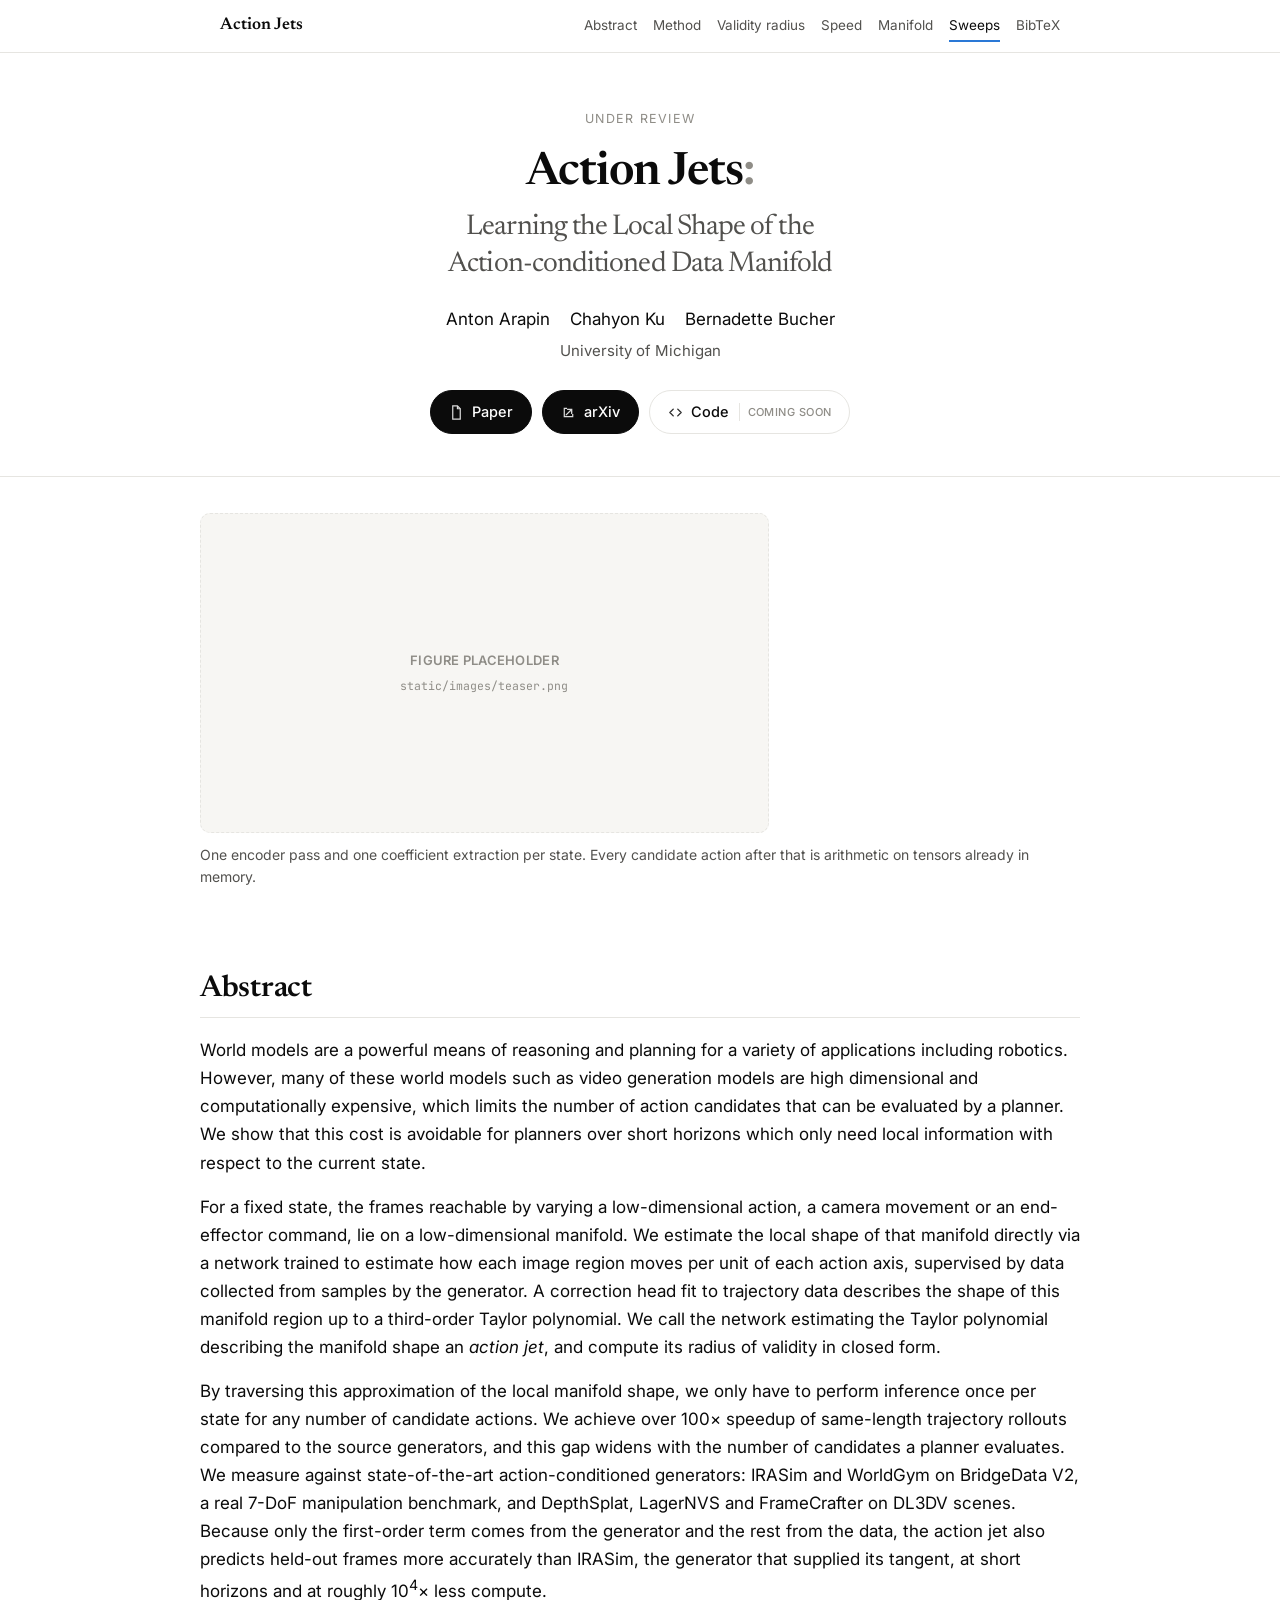
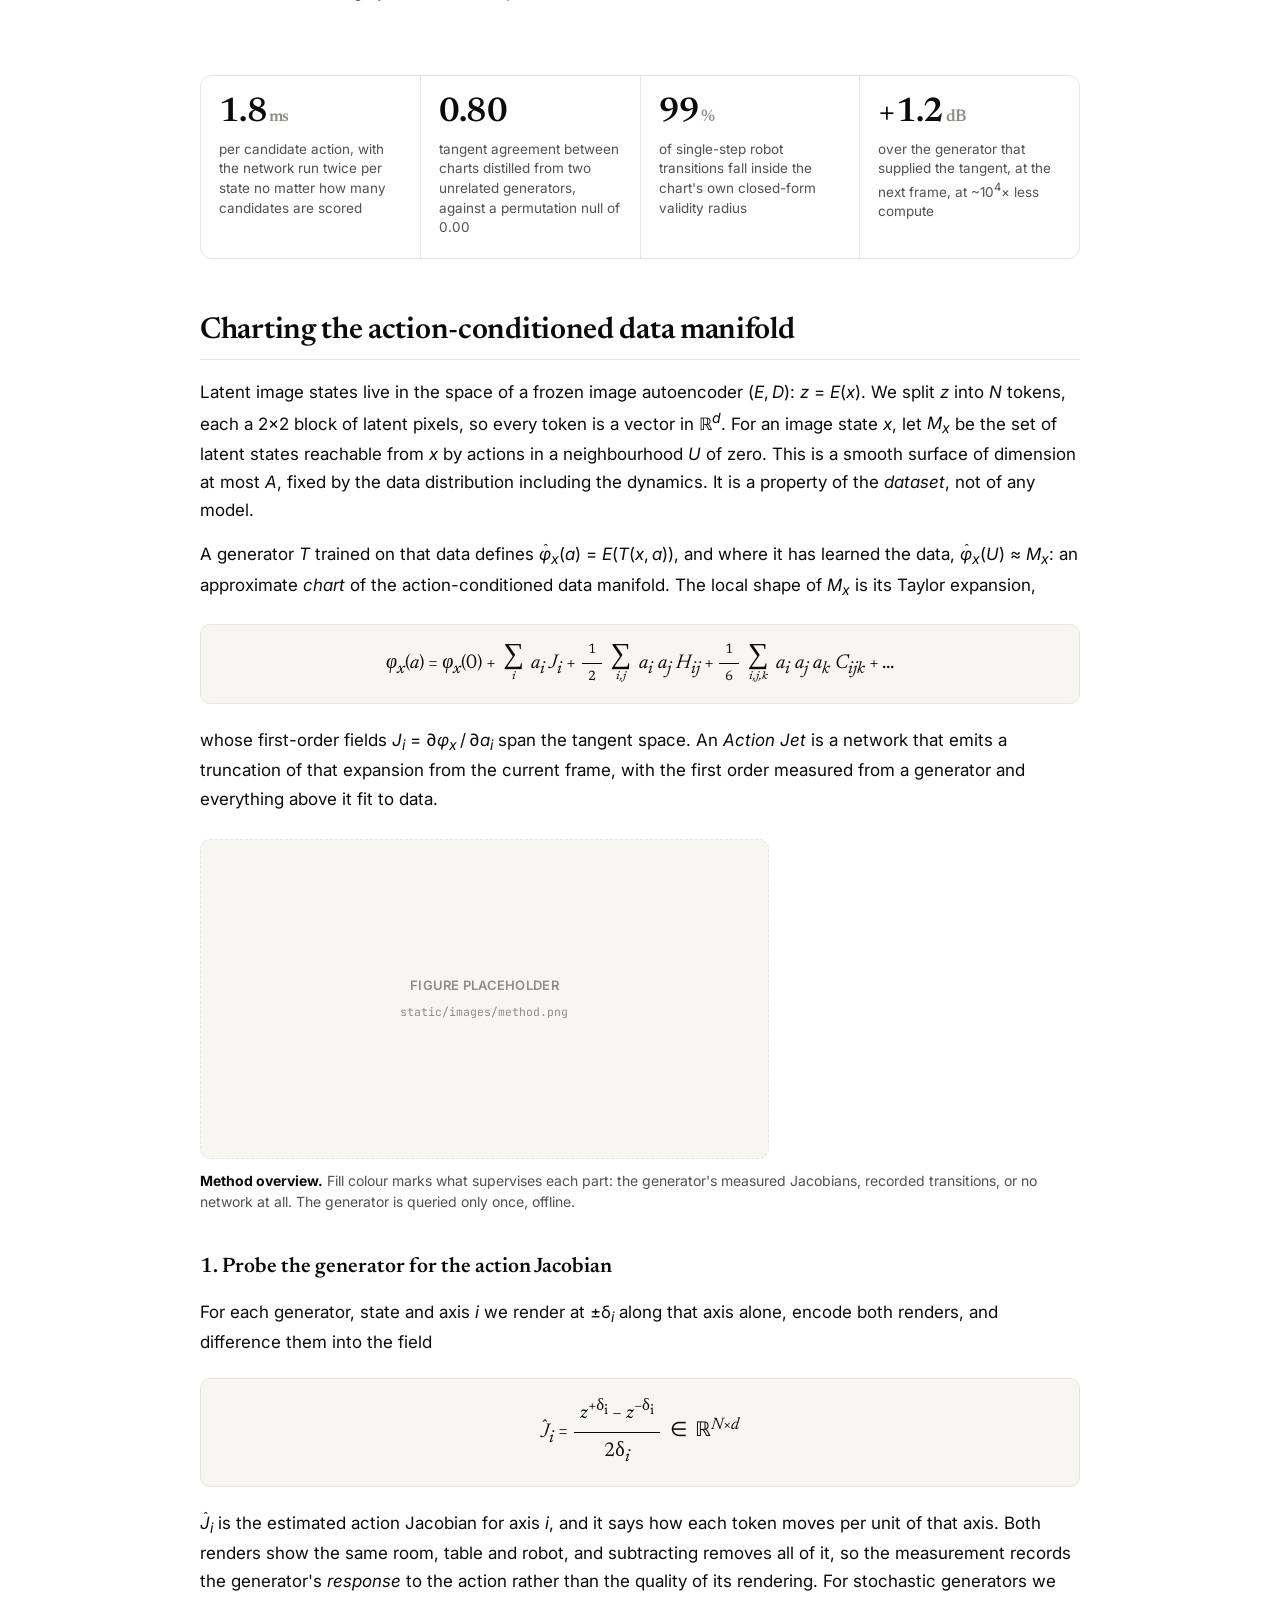
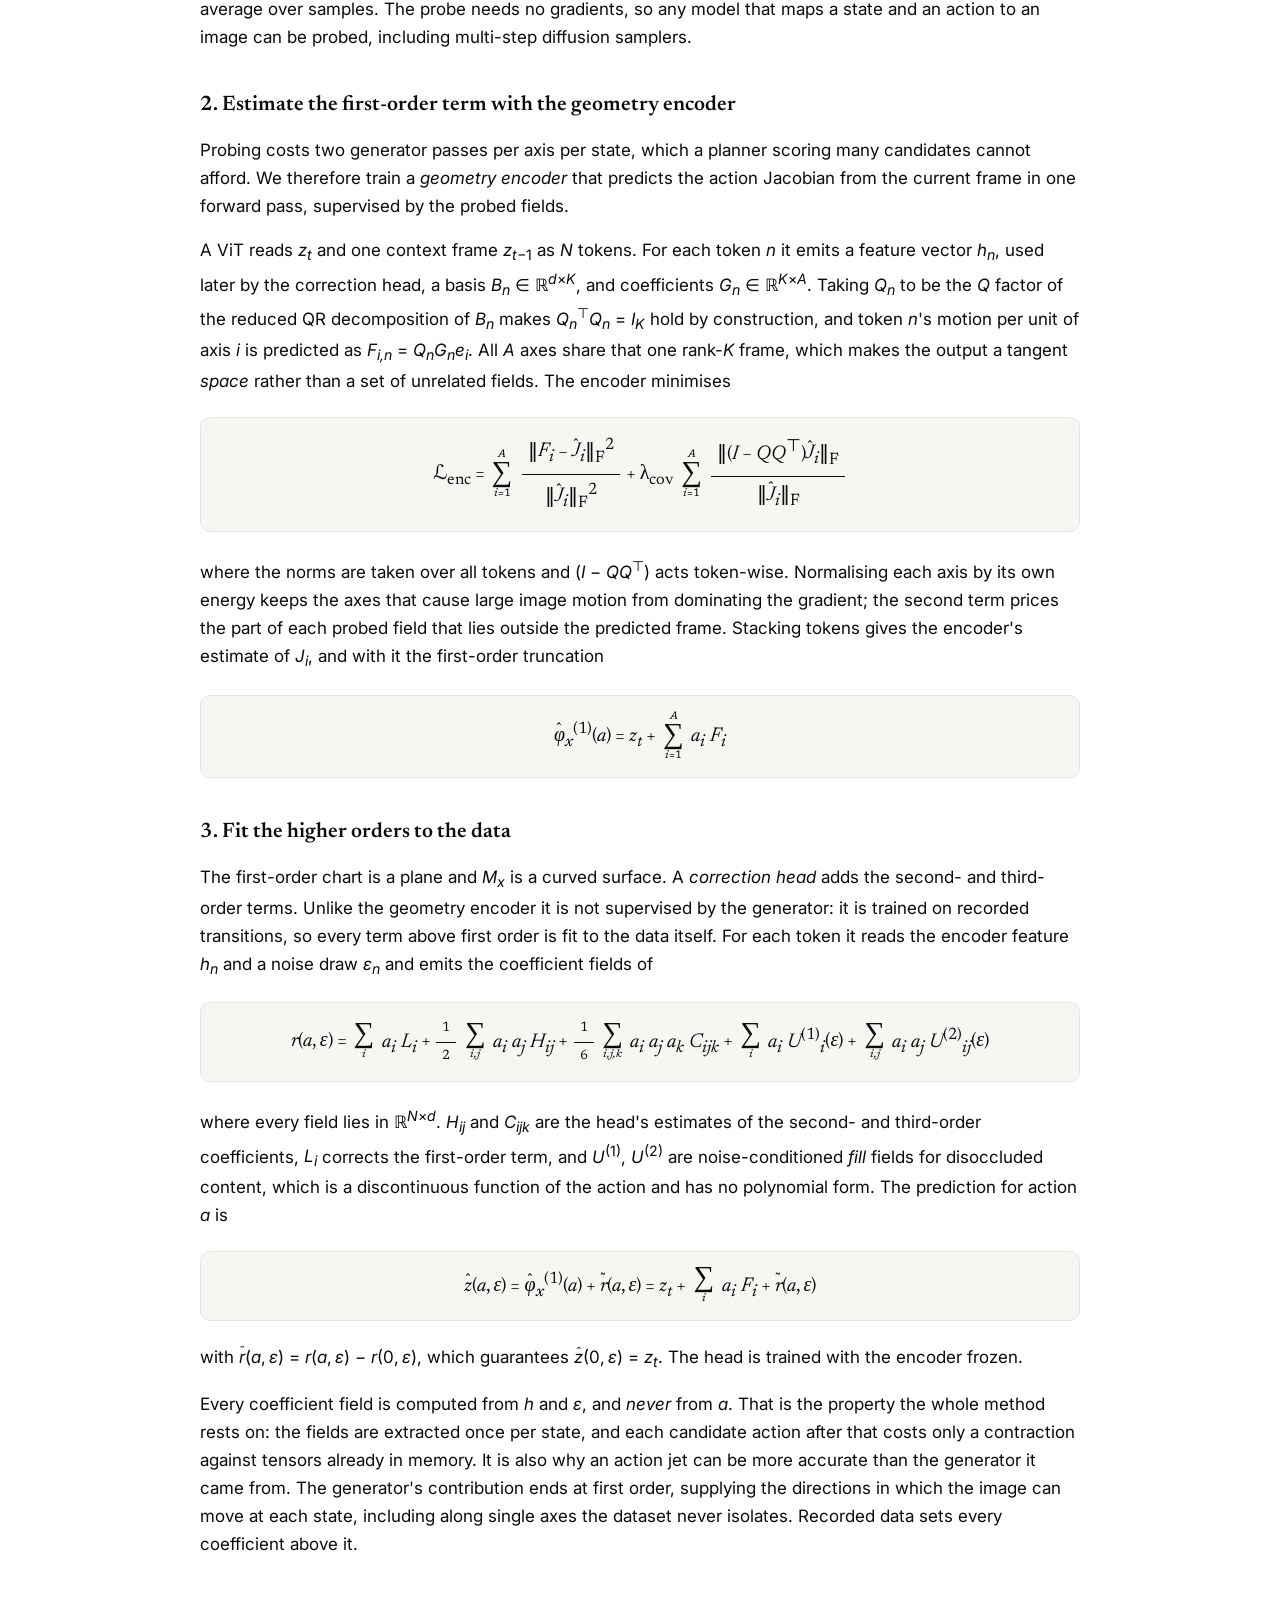
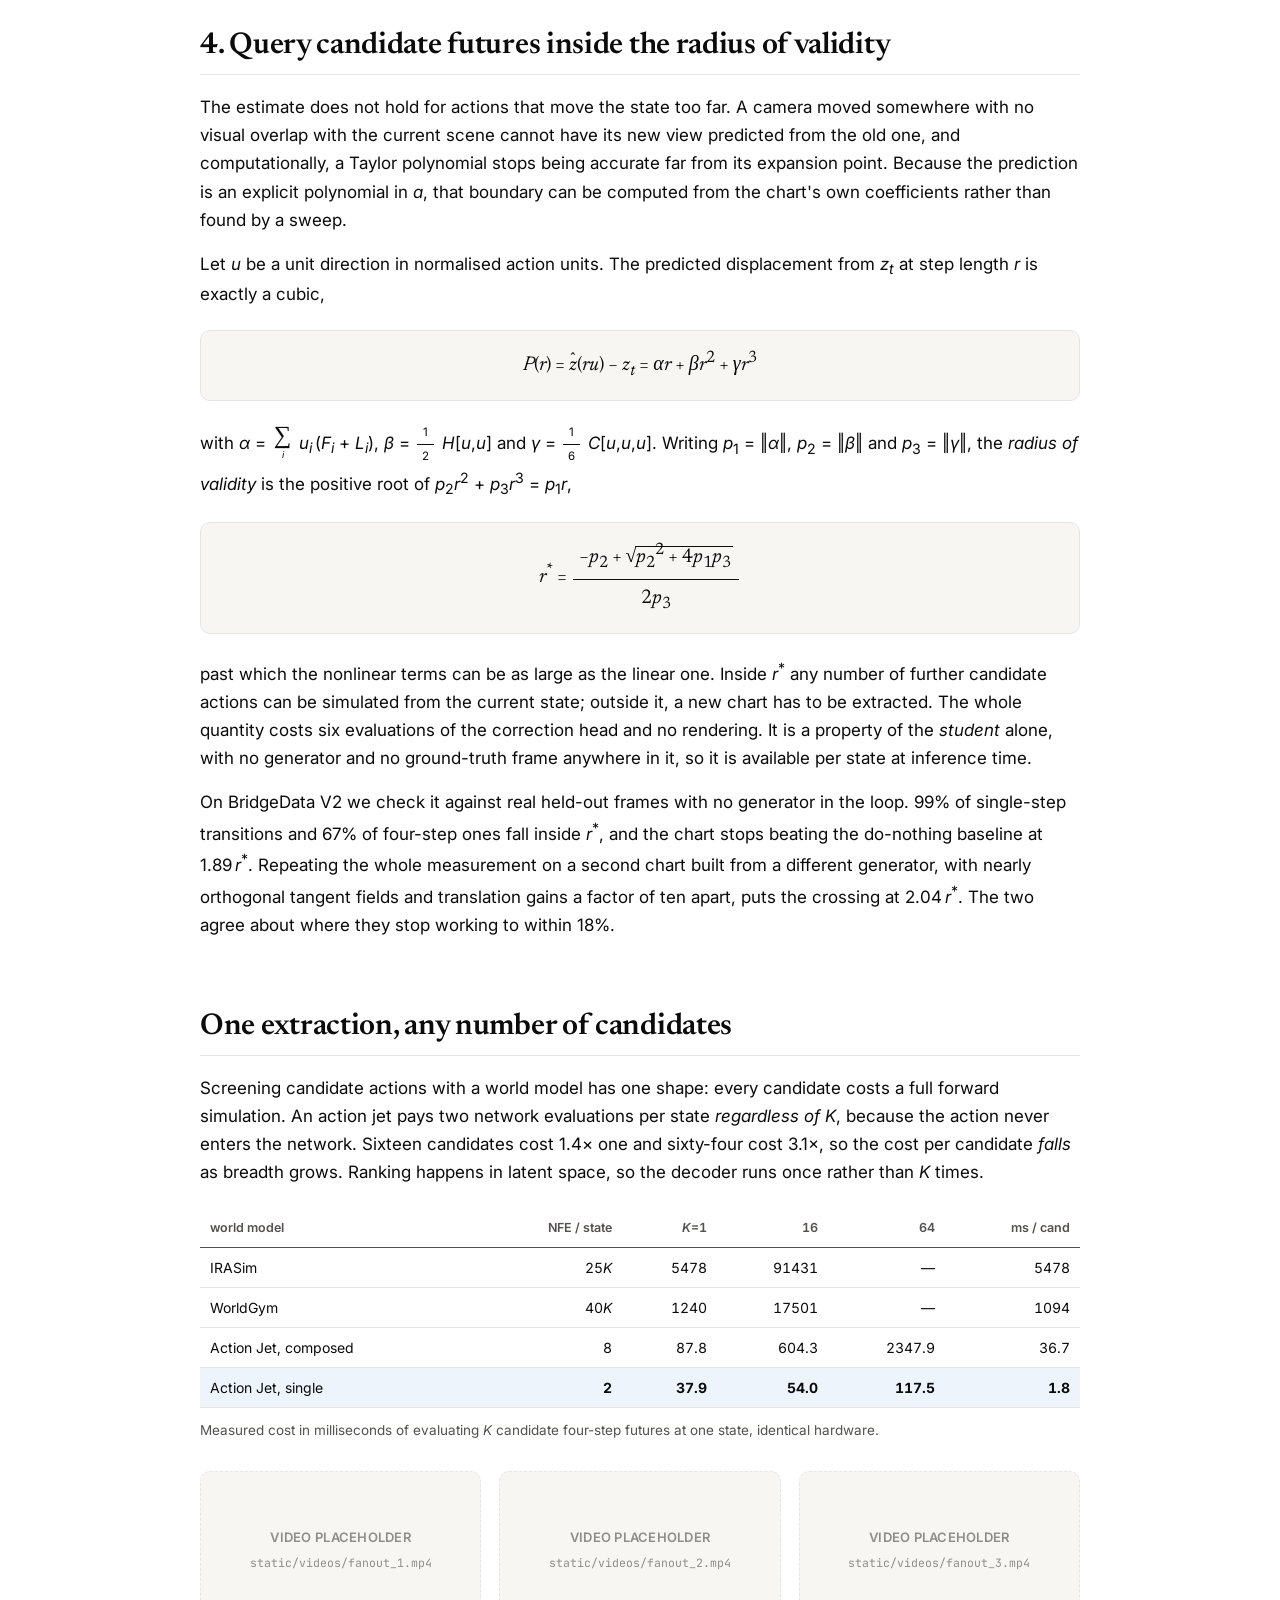
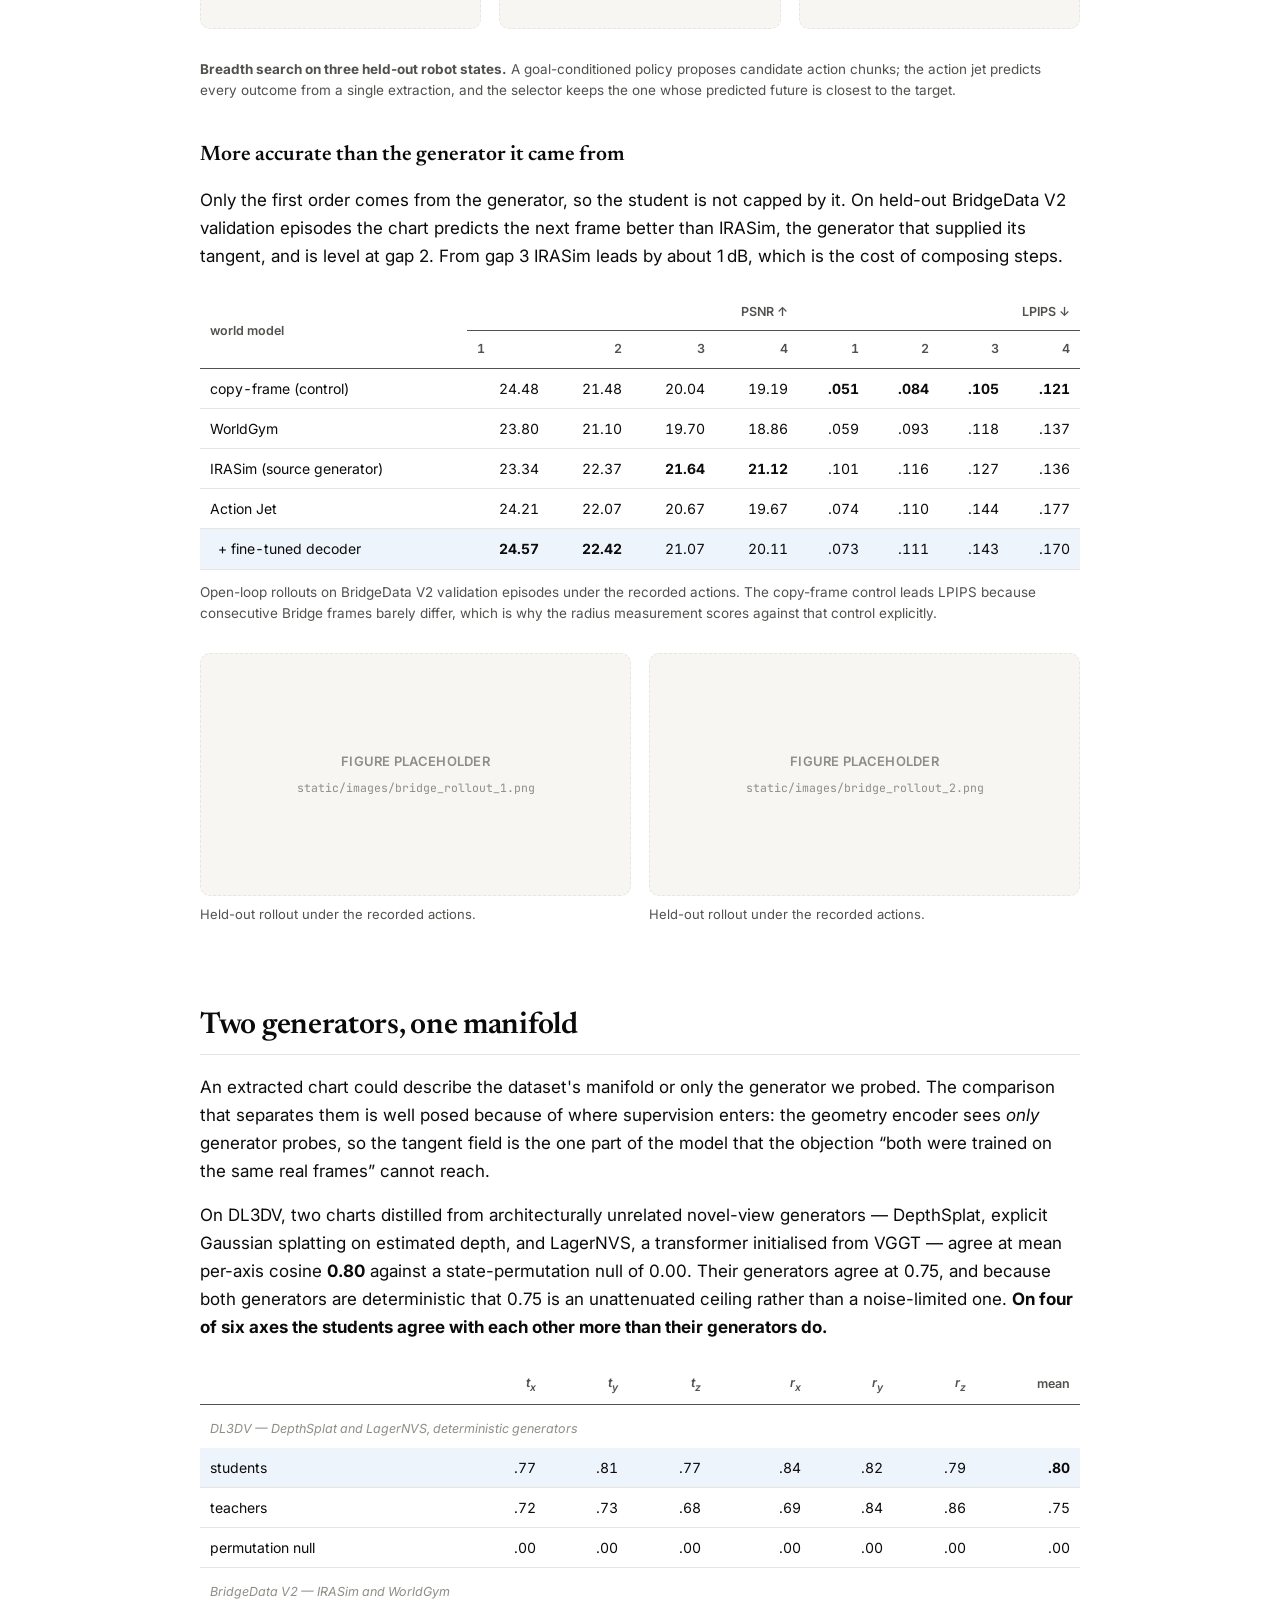
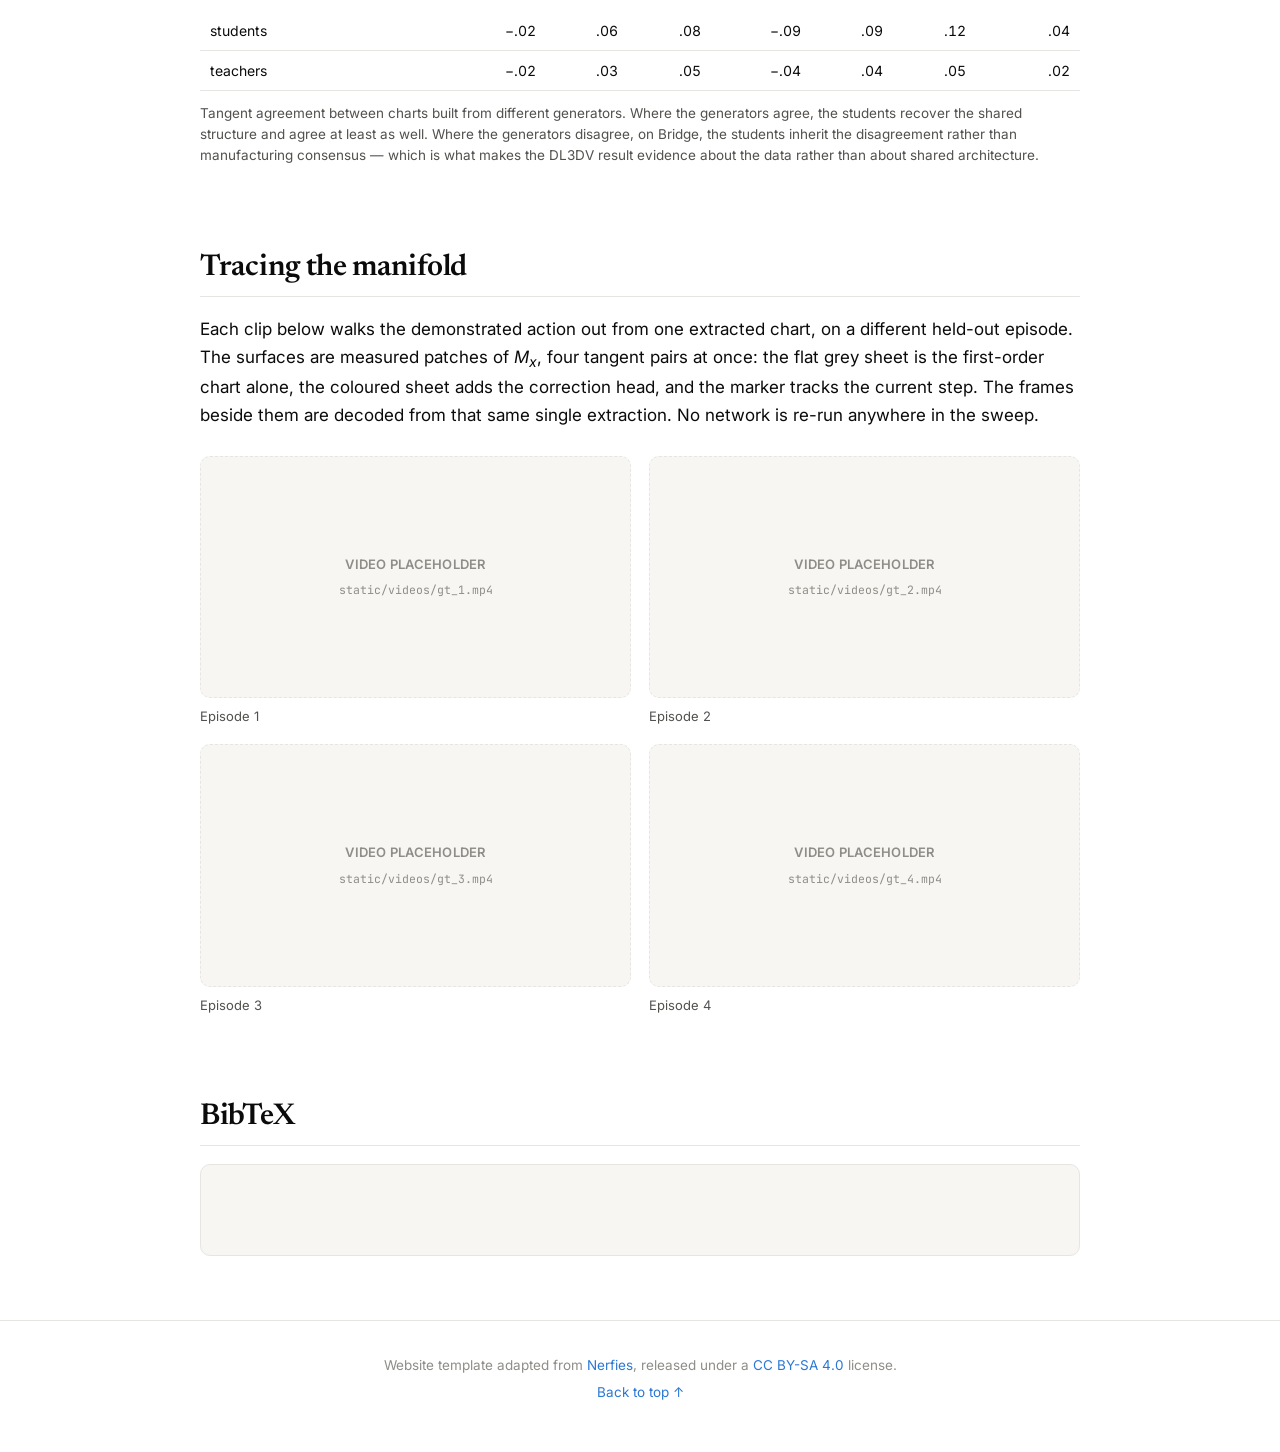
==== index.html @ 38be1f61 "Action Jets project page" ====
<!DOCTYPE html>
<html lang="en">
<head>
<meta charset="utf-8">
<meta name="viewport" content="width=device-width, initial-scale=1">

<!-- ==================================================================
     EDIT ME: page metadata. The og:image should be a 1200x630 PNG so
     the link preview looks right on Twitter/X, Slack and Bluesky.
     ================================================================== -->
<title>Action Jets: Learning the Local Shape of the Action-conditioned Data Manifold</title>
<meta name="description" content="Action Jets estimate the local shape of action-conditioned data manifolds from frozen generative world models, scoring any number of candidate actions from a single network pass.">
<meta property="og:title" content="Action Jets">
<meta property="og:description" content="Learning the local shape of the action-conditioned data manifold.">
<meta property="og:image" content="static/images/og_card.png">
<meta property="og:type" content="website">
<meta name="twitter:card" content="summary_large_image">

<link rel="icon" href="static/images/favicon.png">
<link rel="preconnect" href="https://fonts.googleapis.com">
<link rel="preconnect" href="https://fonts.gstatic.com" crossorigin>
<link href="https://fonts.googleapis.com/css2?family=Newsreader:ital,opsz,wght@0,6..72,400;0,6..72,500;0,6..72,600;1,6..72,400&family=Inter:wght@400;500;600&family=JetBrains+Mono:wght@400;500&display=swap" rel="stylesheet">
<link rel="stylesheet" href="static/css/style.css">


</head>

<body>

<!-- ================================================================ -->
<!-- NAV                                                              -->
<!-- ================================================================ -->
<nav class="nav" id="nav">
  <div class="nav-inner">
    <a class="nav-brand" href="#top">Action Jets</a>
    <div class="nav-links">
      <a href="#abstract">Abstract</a>
      <a href="#method">Method</a>
      <a href="#radius">Validity radius</a>
      <a href="#speed">Speed</a>
      <a href="#manifold">Manifold</a>
      <a href="#sweeps">Sweeps</a>
      <a href="#bibtex">BibTeX</a>
    </div>
  </div>
</nav>


<!-- ================================================================ -->
<!-- HERO                                                             -->
<!-- ================================================================ -->
<header class="hero" id="top">
  <div class="wrap">
    <p class="venue">Under review</p>

    <h1 class="title">
      Action&nbsp;Jets<span class="title-sep">:</span>
      <span class="subtitle">Learning the Local Shape of the<br>Action-conditioned Data Manifold</span>
    </h1>

    <ul class="authors">
      <li><a href="#">Anton Arapin</a></li>
      <li><a href="#">Chahyon Ku</a></li>
      <li><a href="#">Bernadette Bucher</a></li>
    </ul>

    <p class="affil">University of Michigan</p>

    <!-- ============================================================
         EDIT ME: link buttons.
           Paper  -> drop your PDF at static/paper/action_jets.pdf
           arXiv  -> href is intentionally EMPTY (reloads the page).
                     Replace href="" with your arXiv URL when posted.
           Code   -> intentionally reloads the page, labelled
                     "coming soon". Replace href="" with the repo URL.
         An empty href="" resolves to the current page, i.e. a reload.
         ============================================================ -->
    <div class="btns">
      <a class="btn" href="static/paper/action_jets.pdf">
        <svg class="btn-ico" viewBox="0 0 16 16" aria-hidden="true"><path d="M4 1h5l3 3v11H4z" fill="none" stroke="currentColor" stroke-width="1.3"/><path d="M9 1v3h3" fill="none" stroke="currentColor" stroke-width="1.3"/></svg> Paper
      </a>
      <a class="btn" href="">
        <svg class="btn-ico" viewBox="0 0 16 16" aria-hidden="true"><path d="M5.5 10.5L11 5M7 4.6h4.4V9" fill="none" stroke="currentColor" stroke-width="1.4" stroke-linecap="round"/><path d="M12.5 9.5v3h-9v-9h3" fill="none" stroke="currentColor" stroke-width="1.3"/></svg> arXiv
      </a>
      <a class="btn btn-soon" href="" title="Code release coming soon">
        <svg class="btn-ico" viewBox="0 0 16 16" aria-hidden="true"><path d="M5.6 4.4L2 8l3.6 3.6M10.4 4.4L14 8l-3.6 3.6" fill="none" stroke="currentColor" stroke-width="1.5" stroke-linecap="round" stroke-linejoin="round"/></svg> Code
        <span class="tag">coming soon</span>
      </a>
    </div>
  </div>
</header>


<!-- ================================================================ -->
<!-- TEASER                                                           -->
<!-- ================================================================ -->
<section class="wrap section section-teaser">
  <!-- EDIT ME: teaser figure. A wide PNG, ~1600-2000 px across. -->
  <figure class="media">
    <img class="ph-img" src="static/images/teaser.png"
         alt="Action Jets teaser figure">
    <figcaption>
      One encoder pass and one coefficient extraction per state. Every
      candidate action after that is arithmetic on tensors already in
      memory.
    </figcaption>
  </figure>
</section>


<!-- ================================================================ -->
<!-- ABSTRACT                                                         -->
<!-- ================================================================ -->
<section class="wrap section" id="abstract">
  <h2>Abstract</h2>
  <div class="prose">
    <p>
      World models are a powerful means of reasoning and planning for a
      variety of applications including robotics. However, many of these
      world models such as video generation models are high dimensional
      and computationally expensive, which limits the number of action
      candidates that can be evaluated by a planner. We show that this
      cost is avoidable for planners over short horizons which only need
      local information with respect to the current state.
    </p>
    <p>
      For a fixed state, the frames reachable by varying a
      low-dimensional action, a camera movement or an end-effector
      command, lie on a low-dimensional manifold. We estimate the local
      shape of that manifold directly via a network trained to estimate
      how each image region moves per unit of each action axis,
      supervised by data collected from samples by the generator. A
      correction head fit to trajectory data describes the shape of this
      manifold region up to a third-order Taylor polynomial. We call the
      network estimating the Taylor polynomial describing the manifold
      shape an <em>action jet</em>, and compute its radius of validity in
      closed form.
    </p>
    <p>
      By traversing this approximation of the local manifold shape, we
      only have to perform inference once per state for any number of
      candidate actions. We achieve over 100&times; speedup of
      same-length trajectory rollouts compared to the source generators,
      and this gap widens with the number of candidates a planner
      evaluates. We measure against state-of-the-art action-conditioned
      generators: IRASim and WorldGym on BridgeData&nbsp;V2, a real 7-DoF
      manipulation benchmark, and DepthSplat, LagerNVS and FrameCrafter
      on DL3DV scenes. Because only the first-order term comes from the
      generator and the rest from the data, the action jet also predicts
      held-out frames more accurately than IRASim, the generator that
      supplied its tangent, at short horizons and at roughly
      10<sup>4</sup>&times; less compute.
    </p>
  </div>
</section>


<!-- ================================================================ -->
<!-- HIGHLIGHTS                                                       -->
<!-- ================================================================ -->
<section class="wrap section">
  <div class="stats">
    <div class="stat">
      <div class="stat-n">1.8<span class="stat-u">ms</span></div>
      <div class="stat-l">per candidate action, with the network run
        twice per state no matter how many candidates are scored</div>
    </div>
    <div class="stat">
      <div class="stat-n">0.80</div>
      <div class="stat-l">tangent agreement between charts distilled
        from two unrelated generators, against a permutation null of
        0.00</div>
    </div>
    <div class="stat">
      <div class="stat-n">99<span class="stat-u">%</span></div>
      <div class="stat-l">of single-step robot transitions fall inside
        the chart's own closed-form validity radius</div>
    </div>
    <div class="stat">
      <div class="stat-n">+1.2<span class="stat-u">dB</span></div>
      <div class="stat-l">over the generator that supplied the tangent,
        at the next frame, at ~10<sup>4</sup>&times; less compute</div>
    </div>
  </div>
</section>


<!-- ================================================================ -->
<!-- METHOD                                                           -->
<!-- ================================================================ -->
<section class="wrap section" id="method">
  <h2>Charting the action-conditioned data manifold</h2>

  <div class="prose">
    <p>
      Latent image states live in the space of a frozen image
      autoencoder (<i>E</i>,&thinsp;<i>D</i>): <i>z</i> = <i>E</i>(<i>x</i>).
      We split <i>z</i> into <i>N</i> tokens, each a 2&times;2 block of latent
      pixels, so every token is a vector in
      &#8477;<sup><i>d</i></sup>. For an image state <i>x</i>, let
      <i>M<sub>x</sub></i> be the set of latent states reachable from
      <i>x</i> by actions in a neighbourhood <i>U</i> of zero. This is a
      smooth surface of dimension at most <i>A</i>, fixed by the data
      distribution including the dynamics. It is a property of the
      <em>dataset</em>, not of any model.
    </p>
    <p>
      A generator <i>T</i> trained on that data defines
      <i><span class="hat">&phi;</span><sub>x</sub></i>(<i>a</i>) =
      <i>E</i>(<i>T</i>(<i>x</i>,&thinsp;<i>a</i>)), and where it has
      learned the data,
      <i><span class="hat">&phi;</span><sub>x</sub></i>(<i>U</i>) &asymp;
      <i>M<sub>x</sub></i>: an approximate <em>chart</em> of the
      action-conditioned data manifold. The local shape of
      <i>M<sub>x</sub></i> is its Taylor expansion,
    </p>

    <div class="eq">
      <i>&phi;<sub>x</sub></i>(<i>a</i>) =
      <i>&phi;<sub>x</sub></i>(0)
      + <span class="sum"><span class="sop">&#8721;</span><span class="slim"><i>i</i></span></span>
      <i>a<sub>i</sub> J<sub>i</sub></i>
      + <span class="frac fr-s"><span class="num">1</span><span class="den">2</span></span>
      <span class="sum"><span class="sop">&#8721;</span><span class="slim"><i>i,j</i></span></span>
      <i>a<sub>i</sub> a<sub>j</sub> H<sub>ij</sub></i>
      + <span class="frac fr-s"><span class="num">1</span><span class="den">6</span></span>
      <span class="sum"><span class="sop">&#8721;</span><span class="slim"><i>i,j,k</i></span></span>
      <i>a<sub>i</sub> a<sub>j</sub> a<sub>k</sub> C<sub>ijk</sub></i>
      + &hellip;
    </div>

    <p>
      whose first-order fields <i>J<sub>i</sub></i> =
      &part;<i>&phi;<sub>x</sub></i>&thinsp;/&thinsp;&part;<i>a<sub>i</sub></i>
      span the tangent space. An <em>Action Jet</em> is a network that
      emits a truncation of that expansion from the current frame, with
      the first order measured from a generator and everything above it
      fit to data.
    </p>
  </div>

  <!-- EDIT ME: the method / pipeline overview figure. -->
  <figure class="media">
    <img class="ph-img" src="static/images/method.png"
         alt="Method overview">
    <figcaption>
      <b>Method overview.</b> Fill colour marks what supervises each
      part: the generator's measured Jacobians, recorded transitions, or
      no network at all. The generator is queried only once, offline.
    </figcaption>
  </figure>

  <h3>1. Probe the generator for the action Jacobian</h3>
  <div class="prose">
    <p>
      For each generator, state and axis <i>i</i> we render at
      &plusmn;&delta;<i><sub>i</sub></i> along that axis alone, encode both
      renders, and difference them into the field
    </p>

    <div class="eq">
      <i><span class="hat">J</span><sub>i</sub></i> =
      <span class="frac"><span class="num"><i>z</i><sup>+&delta;<sub>i</sub></sup> &minus; <i>z</i><sup>&minus;&delta;<sub>i</sub></sup></span><span class="den">2&delta;<i><sub>i</sub></i></span></span>
      &nbsp;&isin;&nbsp; &#8477;<sup><i>N</i>&times;<i>d</i></sup>
    </div>

    <p>
      <i><span class="hat">J</span><sub>i</sub></i> is the estimated
      action Jacobian for axis <i>i</i>, and it says how each token moves
      per unit of that axis. Both renders show the same room, table and
      robot, and subtracting removes all of it, so the measurement
      records the generator's <em>response</em> to the action rather
      than the quality of its rendering. For stochastic generators we
      average over samples. The probe needs no gradients, so any model
      that maps a state and an action to an image can be probed,
      including multi-step diffusion samplers.
    </p>
  </div>

  <h3>2. Estimate the first-order term with the geometry encoder</h3>
  <div class="prose">
    <p>
      Probing costs two generator passes per axis per state, which a
      planner scoring many candidates cannot afford. We therefore train
      a <em>geometry encoder</em> that predicts the action Jacobian from
      the current frame in one forward pass, supervised by the probed
      fields.
    </p>
    <p>
      A ViT reads <i>z<sub>t</sub></i> and one context frame
      <i>z</i><sub><i>t</i>&minus;1</sub> as <i>N</i> tokens. For each
      token <i>n</i> it emits a feature vector <i>h<sub>n</sub></i>, used
      later by the correction head, a basis <i>B<sub>n</sub></i> &isin;
      &#8477;<sup><i>d</i>&times;<i>K</i></sup>, and coefficients
      <i>G<sub>n</sub></i> &isin; &#8477;<sup><i>K</i>&times;<i>A</i></sup>.
      Taking <i>Q<sub>n</sub></i> to be the <i>Q</i> factor of the reduced
      QR decomposition of <i>B<sub>n</sub></i> makes
      <i>Q<sub>n</sub></i><sup>&#8868;</sup><i>Q<sub>n</sub></i> =
      <i>I<sub>K</sub></i> hold by construction, and token <i>n</i>'s
      motion per unit of axis <i>i</i> is predicted as
      <i>F<sub>i,n</sub></i> = <i>Q<sub>n</sub>G<sub>n</sub>e<sub>i</sub></i>.
      All <i>A</i> axes share that one rank-<i>K</i> frame, which makes
      the output a tangent <em>space</em> rather than a set of unrelated
      fields. The encoder minimises
    </p>

    <div class="eq">
      &#8466;<sub>enc</sub> =
      <span class="sum"><span class="supl"><i>A</i></span><span class="sop">&#8721;</span><span class="slim"><i>i</i>=1</span></span>
      <span class="frac"><span class="num">&#8214;<i>F<sub>i</sub></i> &minus; <i><span class="hat">J</span><sub>i</sub></i>&#8214;<sub>F</sub><sup>2</sup></span><span class="den">&#8214;<i><span class="hat">J</span><sub>i</sub></i>&#8214;<sub>F</sub><sup>2</sup></span></span>
      + &lambda;<sub>cov</sub>
      <span class="sum"><span class="supl"><i>A</i></span><span class="sop">&#8721;</span><span class="slim"><i>i</i>=1</span></span>
      <span class="frac"><span class="num">&#8214;(<i>I</i> &minus; <i>QQ</i><sup>&#8868;</sup>)<i><span class="hat">J</span><sub>i</sub></i>&#8214;<sub>F</sub></span><span class="den">&#8214;<i><span class="hat">J</span><sub>i</sub></i>&#8214;<sub>F</sub></span></span>
    </div>

    <p>
      where the norms are taken over all tokens and
      (<i>I</i>&nbsp;&minus;&nbsp;<i>QQ</i><sup>&#8868;</sup>) acts
      token-wise. Normalising each axis by its own energy keeps the axes
      that cause large image motion from dominating the gradient; the
      second term prices the part of each probed field that lies outside
      the predicted frame. Stacking tokens gives the encoder's estimate
      of <i>J<sub>i</sub></i>, and with it the first-order truncation
    </p>

    <div class="eq">
      <i><span class="hat">&phi;</span><sub>x</sub></i><sup>(1)</sup>(<i>a</i>)
      = <i>z<sub>t</sub></i> +
      <span class="sum"><span class="supl"><i>A</i></span><span class="sop">&#8721;</span><span class="slim"><i>i</i>=1</span></span>
      <i>a<sub>i</sub> F<sub>i</sub></i>
    </div>
  </div>

  <h3>3. Fit the higher orders to the data</h3>
  <div class="prose">
    <p>
      The first-order chart is a plane and <i>M<sub>x</sub></i> is a
      curved surface. A <em>correction head</em> adds the second- and
      third-order terms. Unlike the geometry encoder it is not
      supervised by the generator: it is trained on recorded
      transitions, so every term above first order is fit to the data
      itself. For each token it reads the encoder feature
      <i>h<sub>n</sub></i> and a noise draw <i>&epsilon;<sub>n</sub></i>
      and emits the coefficient fields of
    </p>

    <div class="eq">
      <i>r</i>(<i>a</i>,&thinsp;<i>&epsilon;</i>) =
      <span class="sum"><span class="sop">&#8721;</span><span class="slim"><i>i</i></span></span>
      <i>a<sub>i</sub> L<sub>i</sub></i>
      + <span class="frac fr-s"><span class="num">1</span><span class="den">2</span></span>
      <span class="sum"><span class="sop">&#8721;</span><span class="slim"><i>i,j</i></span></span>
      <i>a<sub>i</sub> a<sub>j</sub> H<sub>ij</sub></i>
      + <span class="frac fr-s"><span class="num">1</span><span class="den">6</span></span>
      <span class="sum"><span class="sop">&#8721;</span><span class="slim"><i>i,j,k</i></span></span>
      <i>a<sub>i</sub> a<sub>j</sub> a<sub>k</sub> C<sub>ijk</sub></i>
      + <span class="sum"><span class="sop">&#8721;</span><span class="slim"><i>i</i></span></span>
      <i>a<sub>i</sub> U</i><sup>(1)</sup><sub><i>i</i></sub>(<i>&epsilon;</i>)
      + <span class="sum"><span class="sop">&#8721;</span><span class="slim"><i>i,j</i></span></span>
      <i>a<sub>i</sub> a<sub>j</sub> U</i><sup>(2)</sup><sub><i>ij</i></sub>(<i>&epsilon;</i>)
    </div>

    <p>
      where every field lies in &#8477;<sup><i>N</i>&times;<i>d</i></sup>.
      <i>H<sub>ij</sub></i> and <i>C<sub>ijk</sub></i> are the head's
      estimates of the second- and third-order coefficients,
      <i>L<sub>i</sub></i> corrects the first-order term, and
      <i>U</i><sup>(1)</sup>, <i>U</i><sup>(2)</sup> are
      noise-conditioned <em>fill</em> fields for disoccluded content,
      which is a discontinuous function of the action and has no
      polynomial form. The prediction for action <i>a</i> is
    </p>

    <div class="eq">
      <i><span class="hat">z</span></i>(<i>a</i>,&thinsp;<i>&epsilon;</i>)
      = <i><span class="hat">&phi;</span><sub>x</sub></i><sup>(1)</sup>(<i>a</i>)
      + <i><span class="tld">r</span></i>(<i>a</i>,&thinsp;<i>&epsilon;</i>)
      = <i>z<sub>t</sub></i>
      + <span class="sum"><span class="sop">&#8721;</span><span class="slim"><i>i</i></span></span>
      <i>a<sub>i</sub> F<sub>i</sub></i>
      + <i><span class="tld">r</span></i>(<i>a</i>,&thinsp;<i>&epsilon;</i>)
    </div>

    <p>
      with <i><span class="tld">r</span></i>(<i>a</i>,&thinsp;<i>&epsilon;</i>)
      = <i>r</i>(<i>a</i>,&thinsp;<i>&epsilon;</i>) &minus;
      <i>r</i>(0,&thinsp;<i>&epsilon;</i>), which guarantees
      <i><span class="hat">z</span></i>(0,&thinsp;<i>&epsilon;</i>) =
      <i>z<sub>t</sub></i>. The head is trained with the encoder frozen.
    </p>
    <p>
      Every coefficient field is computed from <i>h</i> and
      <i>&epsilon;</i>, and <em>never</em> from <i>a</i>. That is the
      property the whole method rests on: the fields are extracted once
      per state, and each candidate action after that costs only a
      contraction against tensors already in memory. It is also why an
      action jet can be more accurate than the generator it came from.
      The generator's contribution ends at first order, supplying the
      directions in which the image can move at each state, including
      along single axes the dataset never isolates. Recorded data sets
      every coefficient above it.
    </p>
  </div>
</section>


<!-- ================================================================ -->
<!-- VALIDITY RADIUS                                                  -->
<!-- ================================================================ -->
<section class="wrap section" id="radius">
  <h2>4. Query candidate futures inside the radius of validity</h2>

  <div class="prose">
    <p>
      The estimate does not hold for actions that move the state too
      far. A camera moved somewhere with no visual overlap with the
      current scene cannot have its new view predicted from the old one,
      and computationally, a Taylor polynomial stops being accurate far
      from its expansion point. Because the prediction is an explicit
      polynomial in <i>a</i>, that boundary can be computed from the
      chart's own coefficients rather than found by a sweep.
    </p>
    <p>
      Let <i>u</i> be a unit direction in normalised action units. The
      predicted displacement from <i>z<sub>t</sub></i> at step length
      <i>r</i> is exactly a cubic,
    </p>

    <div class="eq">
      <i>P</i>(<i>r</i>) =
      <i><span class="hat">z</span></i>(<i>ru</i>) &minus; <i>z<sub>t</sub></i>
      = <i>&alpha;r</i> + <i>&beta;r</i><sup>2</sup> + <i>&gamma;r</i><sup>3</sup>
    </div>

    <p>
      with <i>&alpha;</i> =
      <span class="sum"><span class="sop">&#8721;</span><span class="slim"><i>i</i></span></span>
      <i>u<sub>i</sub></i>&thinsp;(<i>F<sub>i</sub></i> + <i>L<sub>i</sub></i>),
      <i>&beta;</i> =
      <span class="frac fr-s"><span class="num">1</span><span class="den">2</span></span>
      <i>H</i>[<i>u</i>,<i>u</i>] and <i>&gamma;</i> =
      <span class="frac fr-s"><span class="num">1</span><span class="den">6</span></span>
      <i>C</i>[<i>u</i>,<i>u</i>,<i>u</i>]. Writing
      <i>p</i><sub>1</sub> = &#8214;<i>&alpha;</i>&#8214;,
      <i>p</i><sub>2</sub> = &#8214;<i>&beta;</i>&#8214; and
      <i>p</i><sub>3</sub> = &#8214;<i>&gamma;</i>&#8214;, the
      <em>radius of validity</em> is the positive root of
      <i>p</i><sub>2</sub><i>r</i><sup>2</sup> +
      <i>p</i><sub>3</sub><i>r</i><sup>3</sup> =
      <i>p</i><sub>1</sub><i>r</i>,
    </p>

    <div class="eq">
      <i>r</i><sup>*</sup> =
      <span class="frac"><span class="num">&minus;<i>p</i><sub>2</sub> + &radic;<span class="rad"><i>p</i><sub>2</sub><sup>2</sup> + 4<i>p</i><sub>1</sub><i>p</i><sub>3</sub></span></span><span class="den">2<i>p</i><sub>3</sub></span></span>
    </div>

    <p>
      past which the nonlinear terms can be as large as the linear one.
      Inside <i>r</i><sup>*</sup> any number of further candidate actions
      can be simulated from the current state; outside it, a new chart
      has to be extracted. The whole quantity costs six evaluations of
      the correction head and no rendering. It is a property of the
      <em>student</em> alone, with no generator and no ground-truth
      frame anywhere in it, so it is available per state at inference
      time.
    </p>
    <p>
      On BridgeData&nbsp;V2 we check it against real held-out frames
      with no generator in the loop. 99% of single-step transitions and
      67% of four-step ones fall inside <i>r</i><sup>*</sup>, and the
      chart stops beating the do-nothing baseline at
      1.89&thinsp;<i>r</i><sup>*</sup>. Repeating the whole measurement
      on a second chart built from a different generator, with nearly
      orthogonal tangent fields and translation gains a factor of ten
      apart, puts the crossing at 2.04&thinsp;<i>r</i><sup>*</sup>. The
      two agree about where they stop working to within 18%.
    </p>
  </div>

  <!-- EDIT ME (optional): a validity-radius figure. Drop a PNG at
       static/images/fig_radius.png and uncomment the block below.
  <figure class="media">
    <img class="ph-img" src="static/images/fig_radius.png"
         alt="Validity radius measured against real frames">
    <figcaption>
      The radius measured against real frames, no generator in the loop.
    </figcaption>
  </figure>
  -->
</section>


<!-- ================================================================ -->
<!-- SPEED                                                            -->
<!-- ================================================================ -->
<section class="wrap section" id="speed">
  <h2>One extraction, any number of candidates</h2>

  <div class="prose">
    <p>
      Screening candidate actions with a world model has one shape:
      every candidate costs a full forward simulation. An action jet
      pays two network evaluations per state <em>regardless of <i>K</i></em>,
      because the action never enters the network. Sixteen candidates
      cost 1.4&times; one and sixty-four cost 3.1&times;, so the cost
      per candidate <em>falls</em> as breadth grows. Ranking happens in
      latent space, so the decoder runs once rather than <i>K</i> times.
    </p>
  </div>

  <div class="tablewrap">
    <table>
      <thead>
        <tr>
          <th>world model</th>
          <th>NFE / state</th>
          <th><i>K</i>=1</th>
          <th>16</th>
          <th>64</th>
          <th>ms / cand</th>
        </tr>
      </thead>
      <tbody>
        <tr><td>IRASim</td><td>25<i>K</i></td><td>5478</td><td>91431</td><td>&mdash;</td><td>5478</td></tr>
        <tr><td>WorldGym</td><td>40<i>K</i></td><td>1240</td><td>17501</td><td>&mdash;</td><td>1094</td></tr>
        <tr class="rule"><td>Action Jet, composed</td><td>8</td><td>87.8</td><td>604.3</td><td>2347.9</td><td>36.7</td></tr>
        <tr class="best"><td>Action Jet, single</td><td><b>2</b></td><td><b>37.9</b></td><td><b>54.0</b></td><td><b>117.5</b></td><td><b>1.8</b></td></tr>
      </tbody>
    </table>
    <p class="tcap">
      Measured cost in milliseconds of evaluating <i>K</i> candidate
      four-step futures at one state, identical hardware.
    </p>
  </div>

  <!-- EDIT ME: candidate fan-out videos, one per episode, side by side.
       Add or remove <figure> blocks freely; the grid reflows. -->
  <div class="gallery gallery-3">
    <figure class="media">
      <video class="ph-video" autoplay loop muted playsinline>
        <source src="static/videos/fanout_1.mp4" type="video/mp4"></video>
    </figure>
    <figure class="media">
      <video class="ph-video" autoplay loop muted playsinline>
        <source src="static/videos/fanout_2.mp4" type="video/mp4"></video>
    </figure>
    <figure class="media">
      <video class="ph-video" autoplay loop muted playsinline>
        <source src="static/videos/fanout_3.mp4" type="video/mp4"></video>
    </figure>
  </div>
  <p class="tcap">
    <b>Breadth search on three held-out robot states.</b> A
    goal-conditioned policy proposes candidate action chunks; the action
    jet predicts every outcome from a single extraction, and the
    selector keeps the one whose predicted future is closest to the
    target.
  </p>

  <h3>More accurate than the generator it came from</h3>
  <div class="prose">
    <p>
      Only the first order comes from the generator, so the student is
      not capped by it. On held-out BridgeData&nbsp;V2 validation
      episodes the chart predicts the next frame better than IRASim, the
      generator that supplied its tangent, and is level at gap&nbsp;2.
      From gap&nbsp;3 IRASim leads by about 1&thinsp;dB, which is the cost
      of composing steps.
    </p>
  </div>

  <div class="tablewrap">
    <table>
      <thead>
        <tr><th rowspan="2">world model</th><th colspan="4">PSNR&nbsp;&uarr;</th><th colspan="4">LPIPS&nbsp;&darr;</th></tr>
        <tr><th>1</th><th>2</th><th>3</th><th>4</th><th>1</th><th>2</th><th>3</th><th>4</th></tr>
      </thead>
      <tbody>
        <tr><td>copy-frame (control)</td><td>24.48</td><td>21.48</td><td>20.04</td><td>19.19</td><td><b>.051</b></td><td><b>.084</b></td><td><b>.105</b></td><td><b>.121</b></td></tr>
        <tr><td>WorldGym</td><td>23.80</td><td>21.10</td><td>19.70</td><td>18.86</td><td>.059</td><td>.093</td><td>.118</td><td>.137</td></tr>
        <tr><td>IRASim (source generator)</td><td>23.34</td><td>22.37</td><td><b>21.64</b></td><td><b>21.12</b></td><td>.101</td><td>.116</td><td>.127</td><td>.136</td></tr>
        <tr class="rule"><td>Action Jet</td><td>24.21</td><td>22.07</td><td>20.67</td><td>19.67</td><td>.074</td><td>.110</td><td>.144</td><td>.177</td></tr>
        <tr class="best"><td>&nbsp;&nbsp;+ fine-tuned decoder</td><td><b>24.57</b></td><td><b>22.42</b></td><td>21.07</td><td>20.11</td><td>.073</td><td>.111</td><td>.143</td><td>.170</td></tr>
      </tbody>
    </table>
    <p class="tcap">
      Open-loop rollouts on BridgeData&nbsp;V2 validation episodes under
      the recorded actions. The copy-frame control leads LPIPS because
      consecutive Bridge frames barely differ, which is why the radius
      measurement scores against that control explicitly.
    </p>
  </div>

  <!-- EDIT ME: Bridge qualitative rollout figures (PNG). -->
  <div class="gallery gallery-2">
    <figure class="media">
      <img class="ph-img" src="static/images/bridge_rollout_1.png"
           alt="Held-out Bridge rollout">
      <figcaption>Held-out rollout under the recorded actions.</figcaption>
    </figure>
    <figure class="media">
      <img class="ph-img" src="static/images/bridge_rollout_2.png"
           alt="Held-out Bridge rollout">
      <figcaption>Held-out rollout under the recorded actions.</figcaption>
    </figure>
  </div>
</section>


<!-- ================================================================ -->
<!-- MANIFOLD                                                         -->
<!-- ================================================================ -->
<section class="wrap section" id="manifold">
  <h2>Two generators, one manifold</h2>

  <div class="prose">
    <p>
      An extracted chart could describe the dataset's manifold or only
      the generator we probed. The comparison that separates them is
      well posed because of where supervision enters: the geometry
      encoder sees <em>only</em> generator probes, so the tangent field
      is the one part of the model that the objection &ldquo;both were
      trained on the same real frames&rdquo; cannot reach.
    </p>
    <p>
      On DL3DV, two charts distilled from architecturally unrelated
      novel-view generators &mdash; DepthSplat, explicit Gaussian
      splatting on estimated depth, and LagerNVS, a transformer
      initialised from VGGT &mdash; agree at mean per-axis cosine
      <b>0.80</b> against a state-permutation null of 0.00. Their
      generators agree at 0.75, and because both generators are
      deterministic that 0.75 is an unattenuated ceiling rather than a
      noise-limited one. <b>On four of six axes the students agree with
      each other more than their generators do.</b>
    </p>
  </div>

  <div class="tablewrap">
    <table>
      <thead>
        <tr><th></th><th><i>t<sub>x</sub></i></th><th><i>t<sub>y</sub></i></th><th><i>t<sub>z</sub></i></th><th><i>r<sub>x</sub></i></th><th><i>r<sub>y</sub></i></th><th><i>r<sub>z</sub></i></th><th>mean</th></tr>
      </thead>
      <tbody>
        <tr class="grouprow"><td colspan="8">DL3DV &mdash; DepthSplat and LagerNVS, deterministic generators</td></tr>
        <tr class="best"><td>students</td><td>.77</td><td>.81</td><td>.77</td><td>.84</td><td>.82</td><td>.79</td><td><b>.80</b></td></tr>
        <tr><td>teachers</td><td>.72</td><td>.73</td><td>.68</td><td>.69</td><td>.84</td><td>.86</td><td>.75</td></tr>
        <tr><td>permutation null</td><td>.00</td><td>.00</td><td>.00</td><td>.00</td><td>.00</td><td>.00</td><td>.00</td></tr>
        <tr class="grouprow"><td colspan="8">BridgeData&nbsp;V2 &mdash; IRASim and WorldGym</td></tr>
        <tr><td>students</td><td>&minus;.02</td><td>.06</td><td>.08</td><td>&minus;.09</td><td>.09</td><td>.12</td><td>.04</td></tr>
        <tr><td>teachers</td><td>&minus;.02</td><td>.03</td><td>.05</td><td>&minus;.04</td><td>.04</td><td>.05</td><td>.02</td></tr>
      </tbody>
    </table>
    <p class="tcap">
      Tangent agreement between charts built from different generators.
      Where the generators agree, the students recover the shared
      structure and agree at least as well. Where the generators
      disagree, on Bridge, the students inherit the disagreement rather
      than manufacturing consensus &mdash; which is what makes the DL3DV
      result evidence about the data rather than about shared
      architecture.
    </p>
  </div>

  <!-- EDIT ME (optional): a DL3DV qualitative / reprojection figure.
       Drop a PNG at static/images/fig_nvs_qual.png and uncomment.
  <figure class="media">
    <img class="ph-img" src="static/images/fig_nvs_qual.png"
         alt="DL3DV predictions and geometric consistency">
    <figcaption>
      <b>Geometric consistency on DL3DV.</b> Each prediction is paired
      with the real photograph at the same target pose; MASt3R matches
      the pair and PnP recovers the relative camera, whose ground truth
      is the identity. A model can win LPIPS by predicting nothing; it
      cannot win this.
    </figcaption>
  </figure>
  -->
</section>


<!-- ================================================================ -->
<!-- SWEEPS                                                           -->
<!-- ================================================================ -->
<section class="wrap section" id="sweeps">
  <h2>Tracing the manifold</h2>

  <div class="prose">
    <p>
      Each clip below walks the demonstrated action out from one
      extracted chart, on a different held-out episode. The surfaces are
      measured patches of <i>M<sub>x</sub></i>, four tangent pairs at
      once: the flat grey sheet is the first-order chart alone, the
      coloured sheet adds the correction head, and the marker tracks the
      current step. The frames beside them are decoded from that same
      single extraction. No network is re-run anywhere in the sweep.
    </p>
  </div>

  <!-- ==============================================================
       EDIT ME: sweep videos, one per episode, in a 2x2 grid.
       These are slide_videos.py's gt.mp4 output for four different
       episodes, renamed gt_1 .. gt_4. Add or remove <figure> blocks
       freely -- the grid reflows on its own.
       ============================================================== -->
  <div class="gallery gallery-2">
    <figure class="media">
      <video class="ph-video" autoplay loop muted playsinline>
        <source src="static/videos/gt_1.mp4" type="video/mp4"></video>
      <figcaption>Episode 1</figcaption>
    </figure>
    <figure class="media">
      <video class="ph-video" autoplay loop muted playsinline>
        <source src="static/videos/gt_2.mp4" type="video/mp4"></video>
      <figcaption>Episode 2</figcaption>
    </figure>
    <figure class="media">
      <video class="ph-video" autoplay loop muted playsinline>
        <source src="static/videos/gt_3.mp4" type="video/mp4"></video>
      <figcaption>Episode 3</figcaption>
    </figure>
    <figure class="media">
      <video class="ph-video" autoplay loop muted playsinline>
        <source src="static/videos/gt_4.mp4" type="video/mp4"></video>
      <figcaption>Episode 4</figcaption>
    </figure>
  </div>
</section>


<!-- ================================================================ -->
<!-- BIBTEX                                                           -->
<!-- ================================================================ -->
<section class="wrap section" id="bibtex">
  <h2>BibTeX</h2>
  <!-- EDIT ME: paste the citation between the <code> tags. It is left
       empty on purpose. -->
  <pre class="bib"><code></code></pre>
</section>


<!-- ================================================================ -->
<!-- FOOTER                                                           -->
<!-- ================================================================ -->
<footer class="footer">
  <div class="wrap">
    <p>
      Website template adapted from
      <a href="https://nerfies.github.io">Nerfies</a>, released under a
      <a href="http://creativecommons.org/licenses/by-sa/4.0/">CC BY-SA 4.0</a>
      license.
    </p>
    <p><a href="#top">Back to top &uarr;</a></p>
  </div>
</footer>

<script src="static/js/main.js"></script>
</body>
</html>
---- static/css/style.css ----
/* =====================================================================
   Action Jets -- project page
   One stylesheet, no framework. Edit the tokens below to retheme.
   ===================================================================== */

:root {
  --ink:     #0b0b0b;
  --ink2:    #52514e;
  --muted:   #8f8d87;
  --rule:    #e6e5e1;
  --card:    #f7f6f3;
  --bg:      #ffffff;
  --accent:  #2a78d6;
  --accent2: #eb6834;

  --serif: "Newsreader", Georgia, "Times New Roman", serif;
  --sans:  "Inter", -apple-system, BlinkMacSystemFont, "Segoe UI",
           Roboto, Helvetica, Arial, sans-serif;
  --mono:  "JetBrains Mono", ui-monospace, SFMono-Regular, Menlo,
           Consolas, monospace;

  --maxw: 880px;
  --gut:  20px;
}

@media (prefers-color-scheme: dark) {
  :root:not([data-theme="light"]) {
    --ink: #f2f1ee; --ink2: #b8b6b0; --muted: #86847e;
    --rule: #2b2b2e; --card: #16161a; --bg: #0d0d10;
    --accent: #6ba6f0; --accent2: #f28a5e;
  }
}

* { box-sizing: border-box; }

html { scroll-behavior: smooth; scroll-padding-top: 72px; }

body {
  margin: 0;
  background: var(--bg);
  color: var(--ink);
  font-family: var(--sans);
  font-size: 17px;
  line-height: 1.65;
  -webkit-font-smoothing: antialiased;
  text-rendering: optimizeLegibility;
}

a { color: var(--accent); text-decoration: none; }
a:hover { text-decoration: underline; }

.wrap {
  max-width: var(--maxw);
  margin: 0 auto;
  padding: 0 var(--gut);
}

.section { padding: 46px 0 8px; }
.section-teaser { padding-top: 10px; }

h2 {
  font-family: var(--serif);
  font-size: 30px;
  font-weight: 600;
  line-height: 1.2;
  letter-spacing: -0.01em;
  margin: 0 0 18px;
  padding-bottom: 10px;
  border-bottom: 1px solid var(--rule);
}

h3 {
  font-family: var(--serif);
  font-size: 21px;
  font-weight: 600;
  margin: 38px 0 12px;
}

.prose p { margin: 0 0 16px; }
.prose em { font-style: italic; }

/* ------------------------------------------------------------- nav */
.nav {
  position: sticky;
  top: 0;
  z-index: 50;
  background: color-mix(in srgb, var(--bg) 88%, transparent);
  backdrop-filter: saturate(180%) blur(10px);
  border-bottom: 1px solid var(--rule);
}
.nav-inner {
  max-width: var(--maxw);
  margin: 0 auto;
  padding: 0 var(--gut);
  height: 52px;
  display: flex;
  align-items: center;
  gap: 18px;
}
.nav-brand {
  font-family: var(--serif);
  font-weight: 600;
  font-size: 17px;
  color: var(--ink);
  white-space: nowrap;
}
.nav-links {
  display: flex;
  gap: 16px;
  overflow-x: auto;
  scrollbar-width: none;
  margin-left: auto;
}
.nav-links::-webkit-scrollbar { display: none; }
.nav-links a {
  font-size: 13.5px;
  color: var(--ink2);
  white-space: nowrap;
  padding: 4px 0;
  border-bottom: 2px solid transparent;
}
.nav-links a:hover { color: var(--ink); text-decoration: none; }
.nav-links a.active {
  color: var(--ink);
  border-bottom-color: var(--accent);
}

/* ------------------------------------------------------------ hero */
.hero {
  text-align: center;
  padding: 56px 0 8px;
  border-bottom: 1px solid var(--rule);
}
.venue {
  font-size: 12.5px;
  letter-spacing: 0.10em;
  text-transform: uppercase;
  color: var(--muted);
  margin: 0 0 18px;
}
.title {
  font-family: var(--serif);
  font-weight: 600;
  font-size: clamp(30px, 5.2vw, 46px);
  line-height: 1.12;
  letter-spacing: -0.02em;
  margin: 0 0 22px;
}
.title-sep { color: var(--muted); }
.subtitle {
  display: block;
  font-size: 0.62em;
  font-weight: 400;
  color: var(--ink2);
  margin-top: 10px;
  line-height: 1.3;
}
.authors {
  list-style: none;
  margin: 0 0 6px;
  padding: 0;
  display: flex;
  flex-wrap: wrap;
  gap: 4px 20px;
  justify-content: center;
  font-size: 17px;
}
.authors a { color: var(--ink); }
.affil {
  margin: 0 0 26px;
  color: var(--ink2);
  font-size: 15px;
}

.btns {
  display: flex;
  gap: 10px;
  flex-wrap: wrap;
  justify-content: center;
  padding-bottom: 34px;
}
.btn {
  display: inline-flex;
  align-items: center;
  gap: 8px;
  padding: 9px 18px;
  border-radius: 999px;
  background: var(--ink);
  color: var(--bg);
  font-size: 14.5px;
  font-weight: 500;
  border: 1px solid var(--ink);
  transition: transform .12s ease, opacity .12s ease;
}
.btn:hover { text-decoration: none; transform: translateY(-1px); opacity: .9; }
.btn-ico { font-size: 12px; opacity: .8; }
.btn-soon { background: transparent; color: var(--ink); border-color: var(--rule); }
.tag {
  font-size: 11px;
  letter-spacing: .04em;
  text-transform: uppercase;
  color: var(--muted);
  border-left: 1px solid var(--rule);
  padding-left: 8px;
  margin-left: 2px;
}

/* ----------------------------------------------------------- stats */
.stats {
  display: grid;
  grid-template-columns: repeat(auto-fit, minmax(180px, 1fr));
  gap: 1px;
  background: var(--rule);
  border: 1px solid var(--rule);
  border-radius: 12px;
  overflow: hidden;
}
.stat { background: var(--bg); padding: 20px 18px; }
.stat-n {
  font-family: var(--serif);
  font-size: 34px;
  font-weight: 600;
  line-height: 1;
  letter-spacing: -0.02em;
}
.stat-u { font-size: 0.5em; color: var(--muted); margin-left: 2px; }
.stat-l {
  margin-top: 10px;
  font-size: 13.5px;
  line-height: 1.45;
  color: var(--ink2);
}

/* ----------------------------------------------------------- media */
.media { margin: 26px 0 30px; }
.media img, .media video {
  display: block;
  width: 100%;
  height: auto;
  border-radius: 10px;
  background: var(--card);
  border: 1px solid var(--rule);
}
figcaption {
  margin-top: 11px;
  font-size: 14px;
  line-height: 1.55;
  color: var(--ink2);
}
figcaption b { color: var(--ink); }

.gallery {
  display: grid;
  gap: 18px;
  margin: 26px 0 30px;
}
.gallery-2 { grid-template-columns: repeat(auto-fit, minmax(300px, 1fr)); }
.gallery-3 { grid-template-columns: repeat(auto-fit, minmax(240px, 1fr)); }
.gallery .media { margin: 0; }
.gallery figcaption { font-size: 13px; margin-top: 8px; }

/* placeholder shown when a figure/video file is not there yet */
.ph {
  display: flex;
  flex-direction: column;
  align-items: center;
  justify-content: center;
  gap: 6px;
  aspect-ratio: 16 / 9;
  max-height: 320px;
  border: 1.5px dashed var(--rule);
  border-radius: 10px;
  background: var(--card);
  color: var(--muted);
  text-align: center;
  padding: 16px;
}
.ph-title { font-size: 13px; font-weight: 600; letter-spacing: .02em; }
.ph-path { font-family: var(--mono); font-size: 11.5px; word-break: break-all; }

/* ---------------------------------------------------------- tables */
.tablewrap { margin: 24px 0 30px; overflow-x: auto; }
table {
  width: 100%;
  border-collapse: collapse;
  font-size: 14px;
  font-variant-numeric: tabular-nums;
}
th, td {
  padding: 8px 10px;
  text-align: right;
  border-bottom: 1px solid var(--rule);
  white-space: nowrap;
}
th:first-child, td:first-child { text-align: left; }
thead th {
  font-weight: 600;
  font-size: 12.5px;
  color: var(--ink2);
  border-bottom: 1.5px solid var(--ink2);
}
tbody tr.rule td { border-top: 1px solid var(--ink2); }
tbody tr.best td { background: color-mix(in srgb, var(--accent) 8%, transparent); }
tr.grouprow td {
  text-align: left;
  font-size: 12.5px;
  color: var(--muted);
  font-style: italic;
  padding-top: 14px;
  border-bottom: none;
}
.tcap { font-size: 13.5px; color: var(--ink2); margin: 12px 0 0; line-height: 1.55; }

/* ----------------------------------------------------------- misc */
.more {
  margin: 8px 0 24px;
  border: 1px solid var(--rule);
  border-radius: 10px;
  padding: 0 16px;
}
.more[open] { padding-bottom: 8px; }
.more summary {
  cursor: pointer;
  padding: 13px 0;
  font-size: 14.5px;
  font-weight: 500;
  list-style: none;
}
.more summary::-webkit-details-marker { display: none; }
.more summary::before { content: "＋  "; color: var(--muted); }
.more[open] summary::before { content: "－  "; }

.bib {
  background: var(--card);
  border: 1px solid var(--rule);
  border-radius: 10px;
  padding: 18px;
  overflow-x: auto;
  min-height: 92px;
  font-family: var(--mono);
  font-size: 13px;
  line-height: 1.6;
  white-space: pre;
  color: var(--ink2);
  margin: 0;
}

.footer {
  margin-top: 56px;
  padding: 28px 0 44px;
  border-top: 1px solid var(--rule);
  font-size: 13.5px;
  color: var(--muted);
  text-align: center;
}
.footer p { margin: 5px 0; }

mjx-container { overflow-x: auto; overflow-y: hidden; max-width: 100%; }

@media (max-width: 640px) {
  body { font-size: 16px; }
  .section { padding: 34px 0 4px; }
  h2 { font-size: 25px; }
  .nav-brand { display: none; }
  .nav-links { margin-left: 0; }
}

@media (prefers-reduced-motion: reduce) {
  html { scroll-behavior: auto; }
  * { transition: none !important; }
}

/* ------------------------------------------------- equations (no CDN) */
.eq {
  font-family: var(--serif);
  font-size: 20px;
  text-align: center;
  margin: 22px 0 22px;
  padding: 14px 10px;
  background: var(--card);
  border: 1px solid var(--rule);
  border-radius: 10px;
  overflow-x: auto;
}
.eq i { font-style: italic; }
.frac {
  display: inline-flex;
  flex-direction: column;
  align-items: center;
  vertical-align: middle;
  margin: 0 2px;
}
.frac .num { padding: 0 6px 2px; border-bottom: 1.2px solid currentColor; }
.frac .den { padding: 2px 6px 0; }
.rad { border-top: 1.1px solid currentColor; padding: 0 2px 0 1px; margin-left: -1px; }
.btn-ico { width: 15px; height: 15px; opacity: .85; flex: 0 0 auto; }

/* a small inline fraction, for the 1/2 and 1/6 coefficients */
.frac.fr-s { font-size: .68em; margin: 0 .12em; }

/* summation sign with limits under (and optionally over) it */
.sum {
  display: inline-flex;
  flex-direction: column;
  align-items: center;
  /* middle, not baseline: a column flex box takes its baseline from its
     FIRST row, so with an upper limit present a baseline alignment drops
     the whole sigma below the line. */
  vertical-align: middle;
  line-height: 1;
  margin: 0 .16em;
}
.sum .sop  { font-size: 1.45em; line-height: .88; font-family: var(--serif); }
.sum .slim,
.sum .supl { font-size: .54em; line-height: 1.3; font-style: normal; }
.sum .slim i, .sum .supl i { font-style: italic; }

/* accents: <span class="hat">z</span>, <span class="tld">r</span> */
.hat, .tld { position: relative; display: inline-block; }
.hat::after, .tld::after {
  position: absolute;
  left: 50%;
  transform: translateX(-50%);
  font-style: normal;
  font-size: .78em;
  line-height: 1;
  pointer-events: none;
}
.hat::after { content: "\02C6"; top: .18em; }
.tld::after { content: "\02DC"; top: .12em; }

/* an equation is a scroll container on narrow screens, never an overflow */
.eq { font-variant-numeric: lining-nums; }
@media (max-width: 640px) {
  .eq { font-size: 17px; padding: 12px 8px; }
}
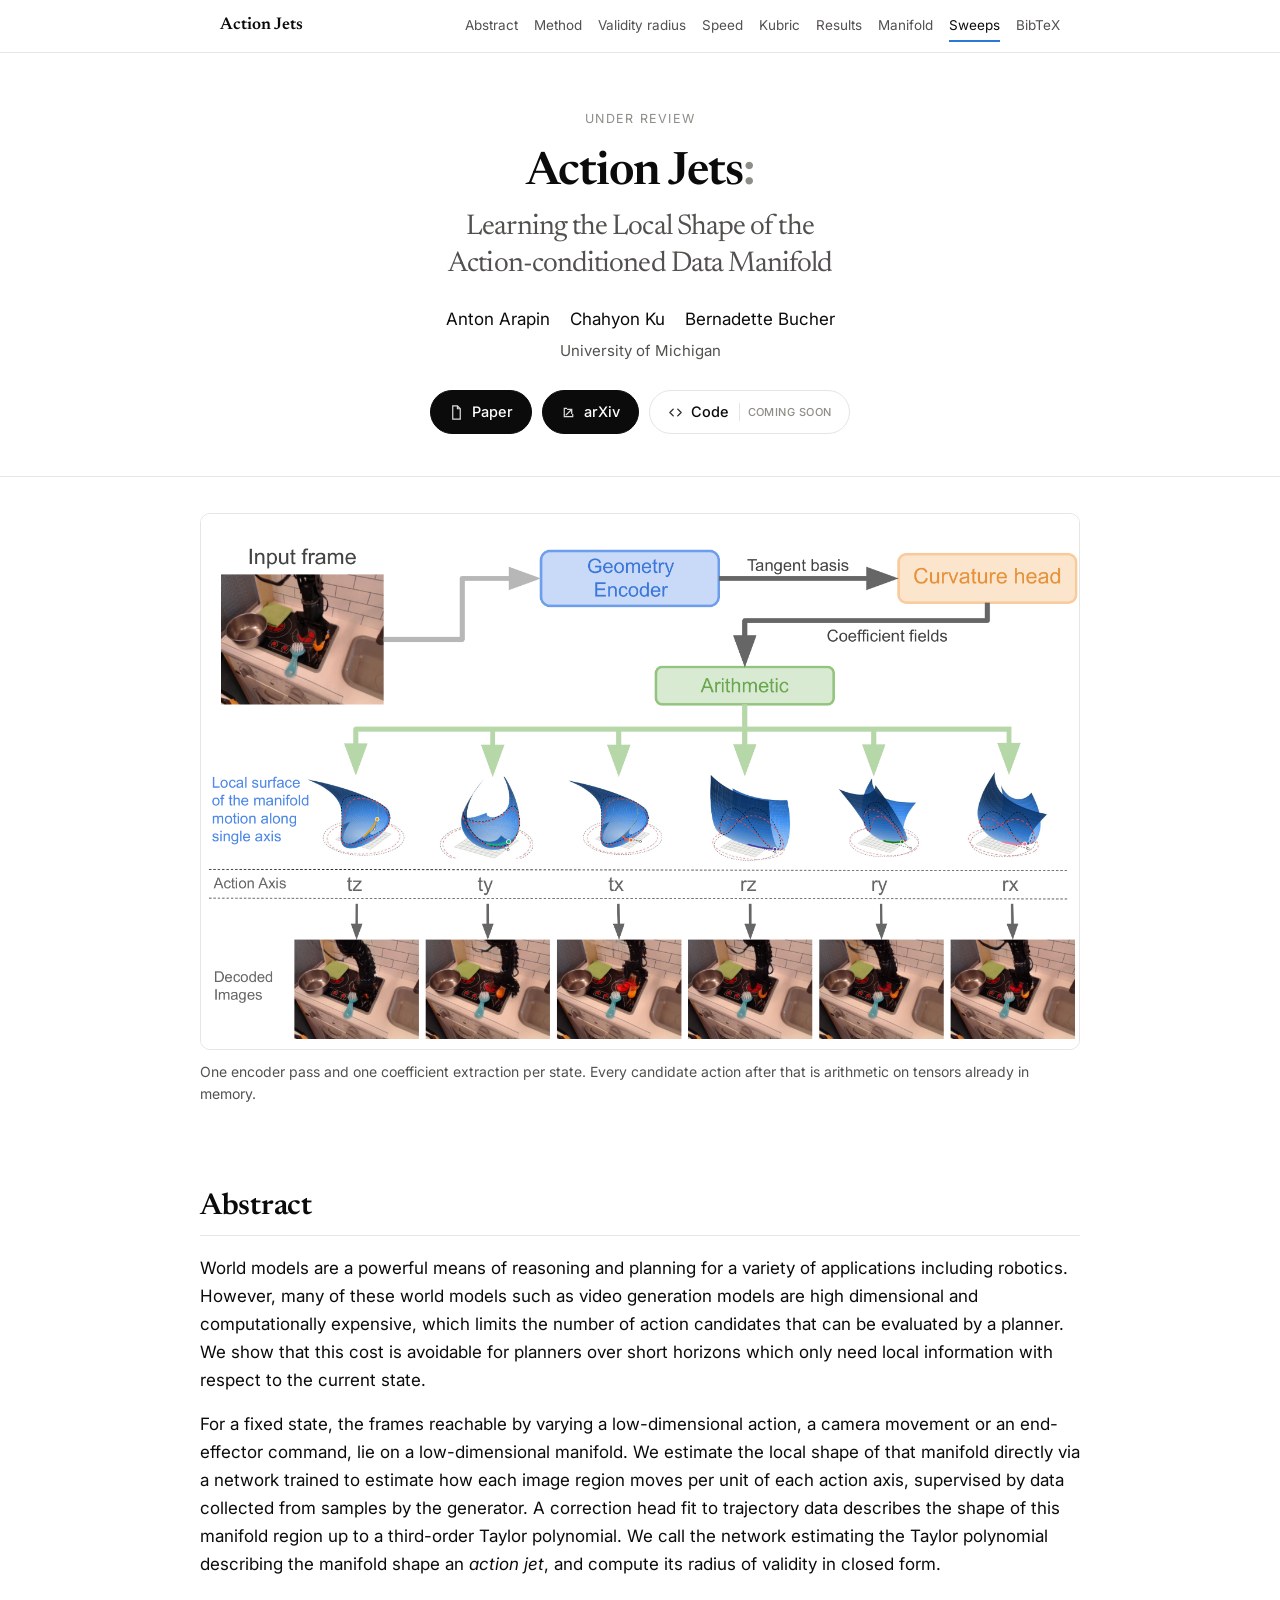
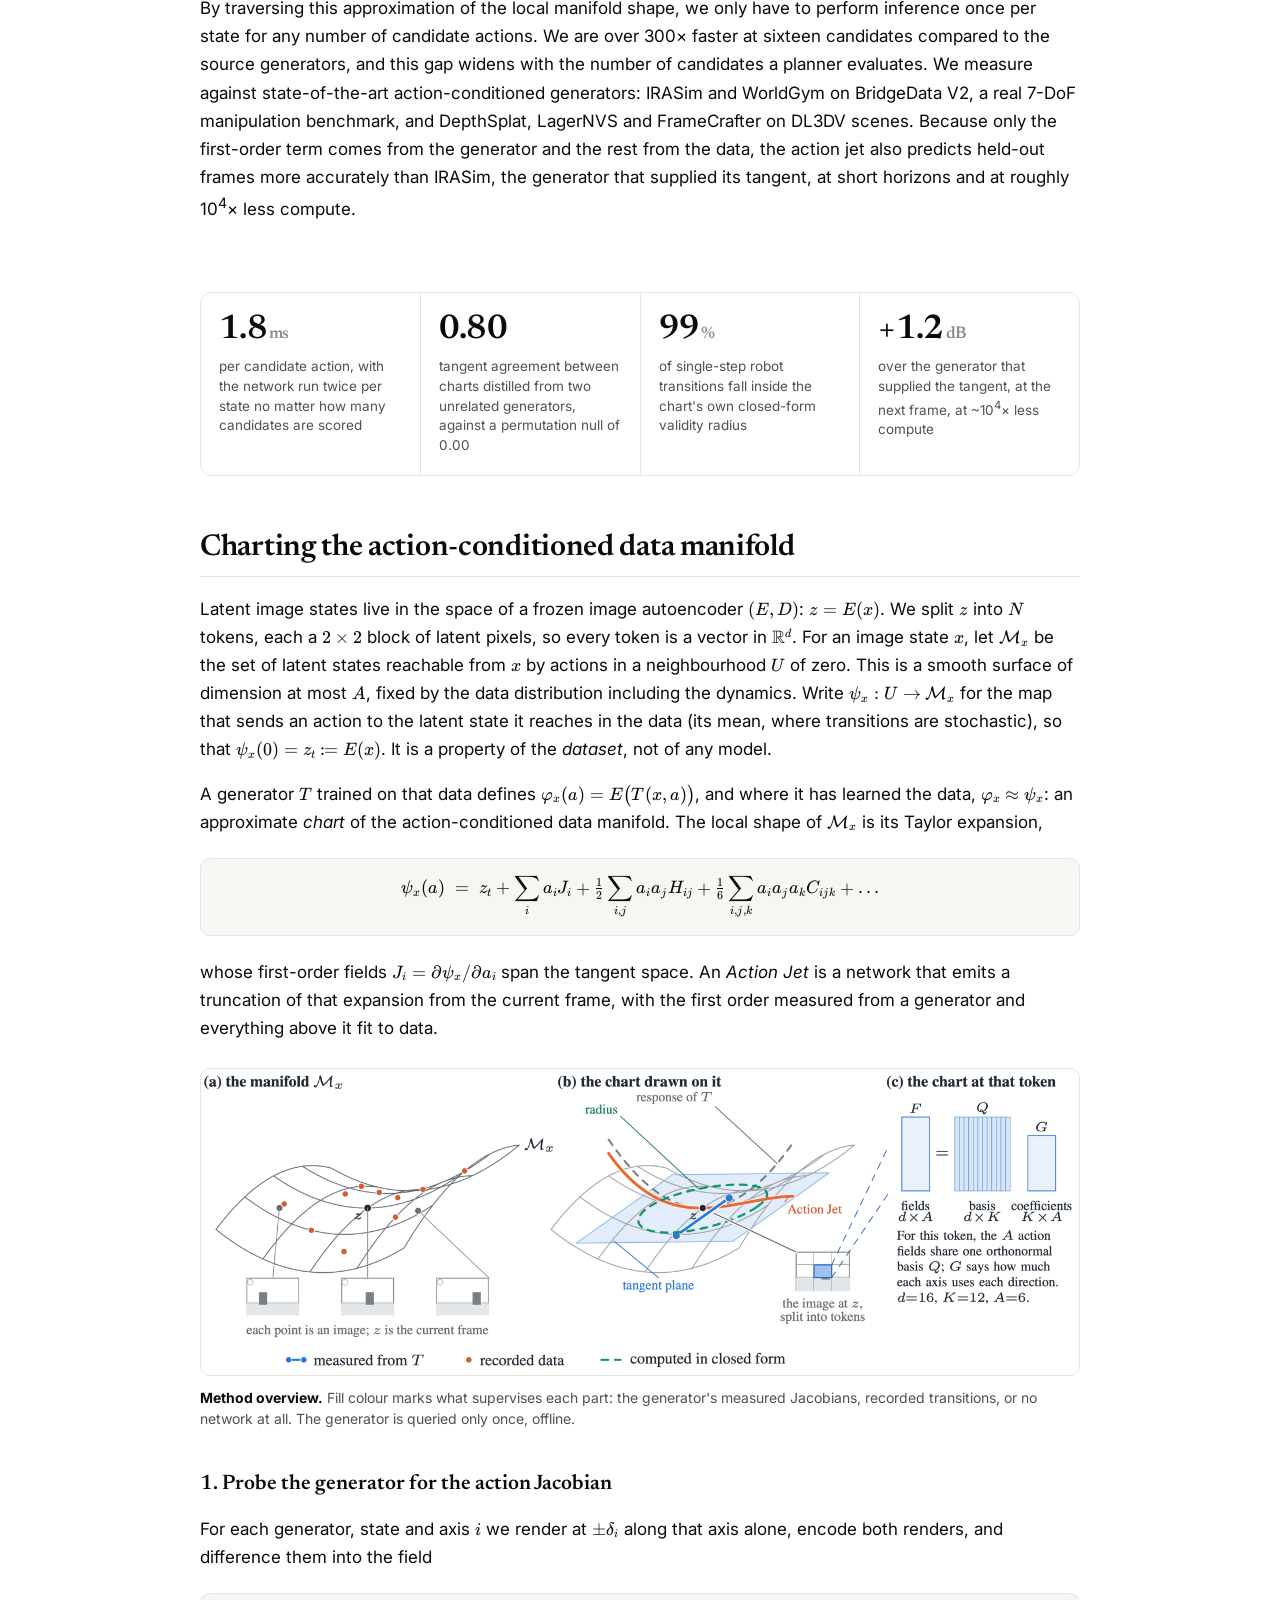
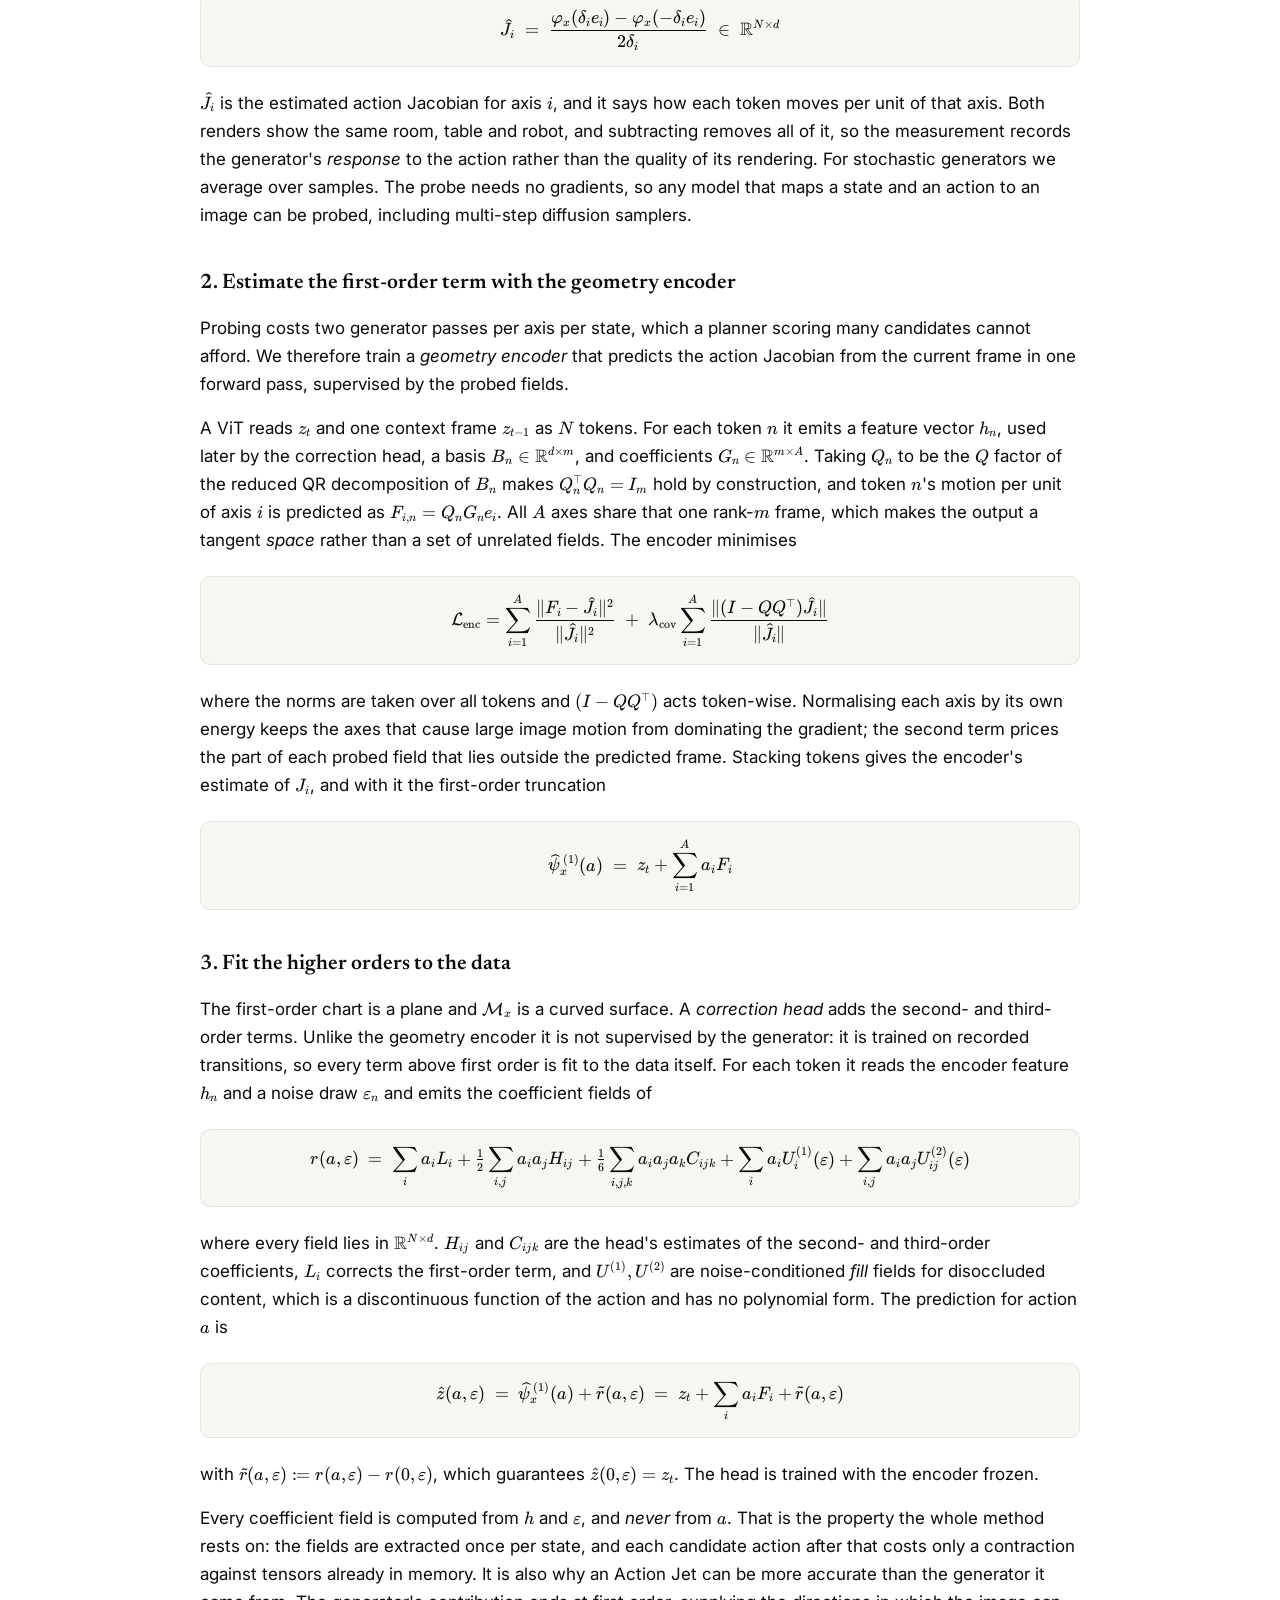
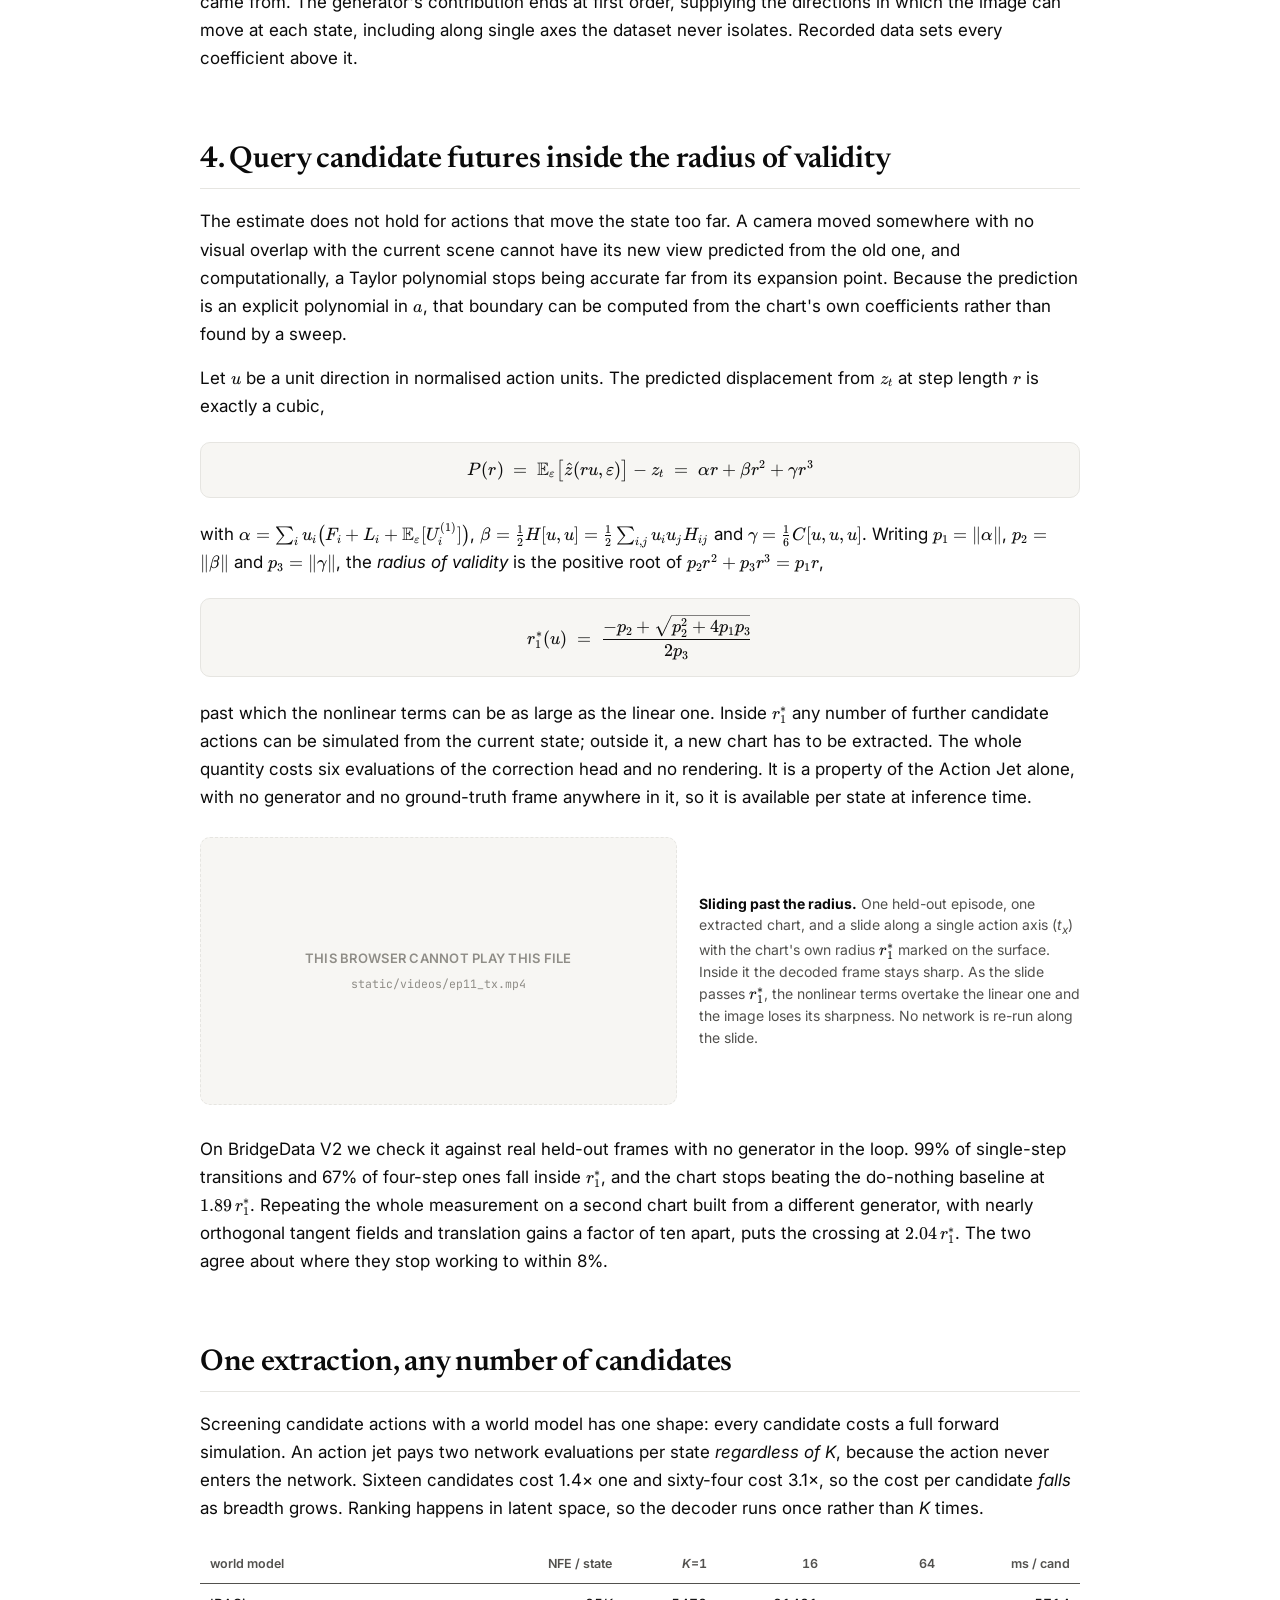
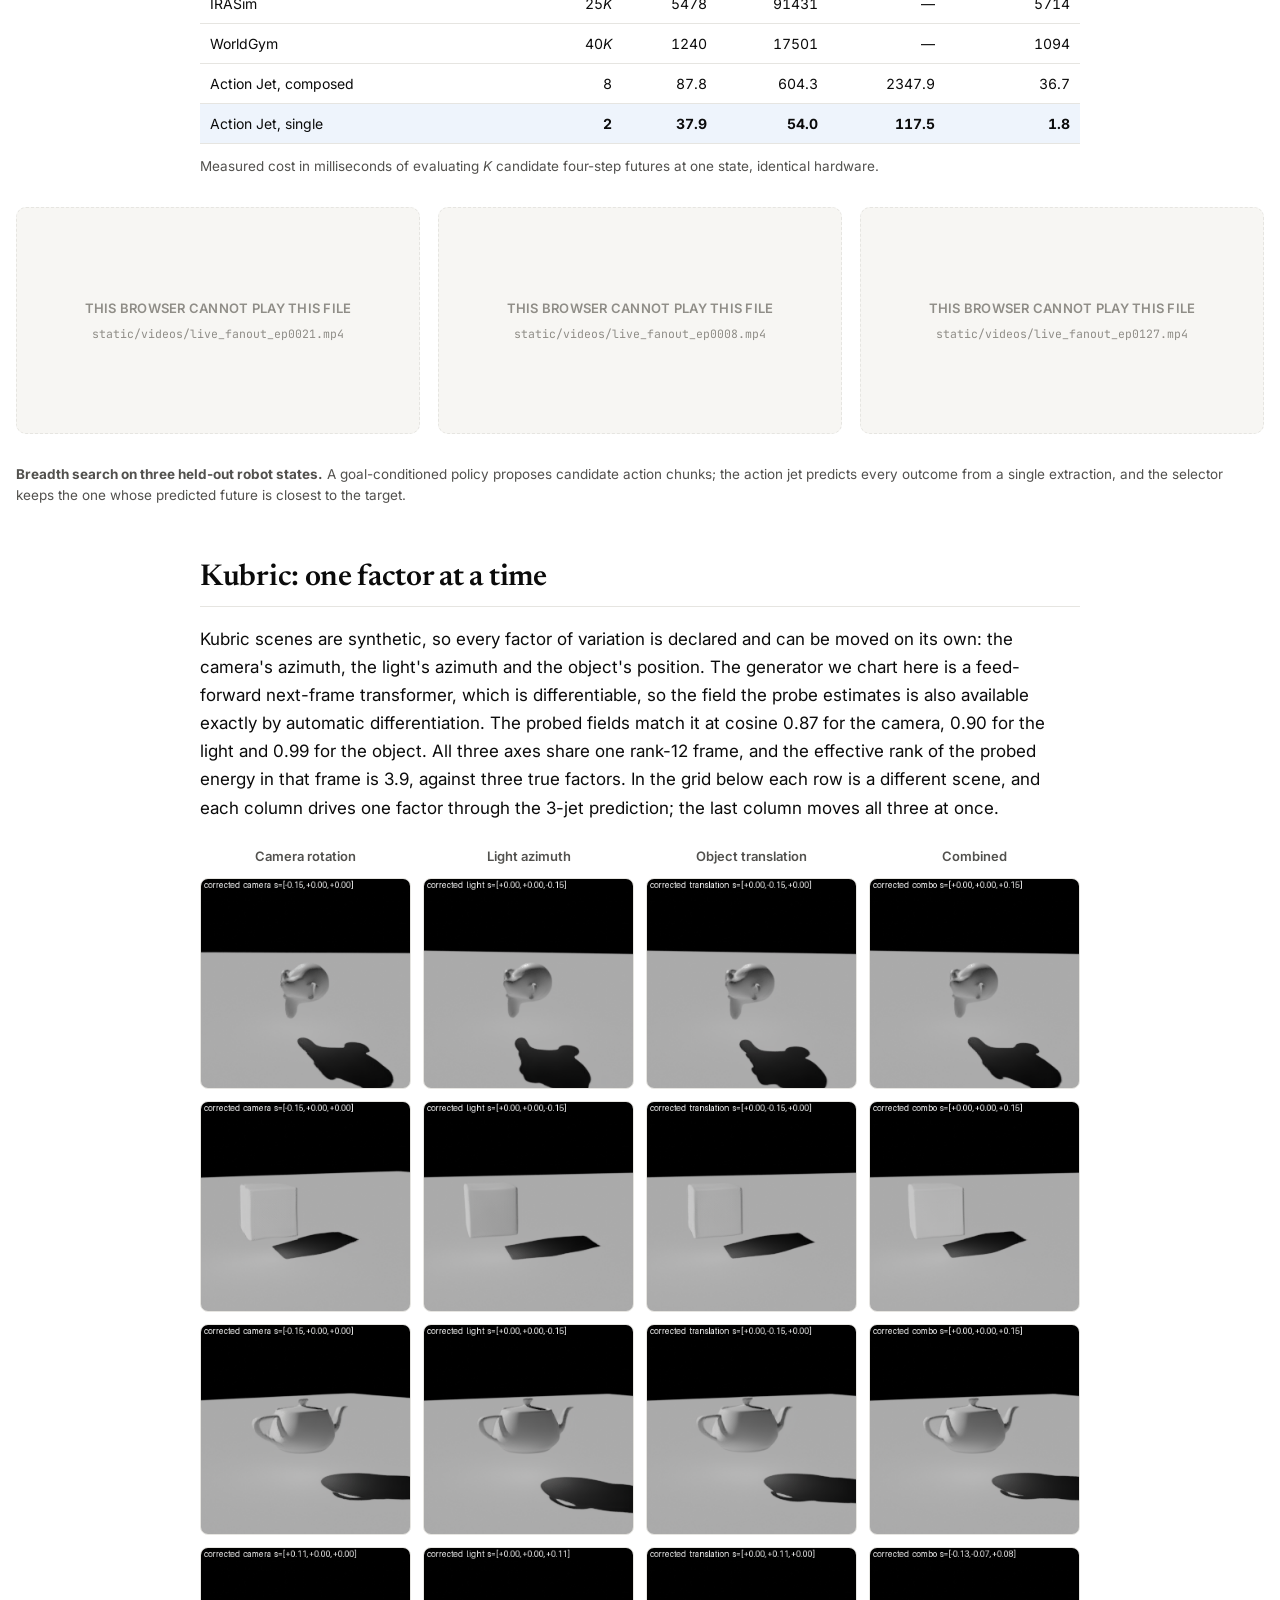
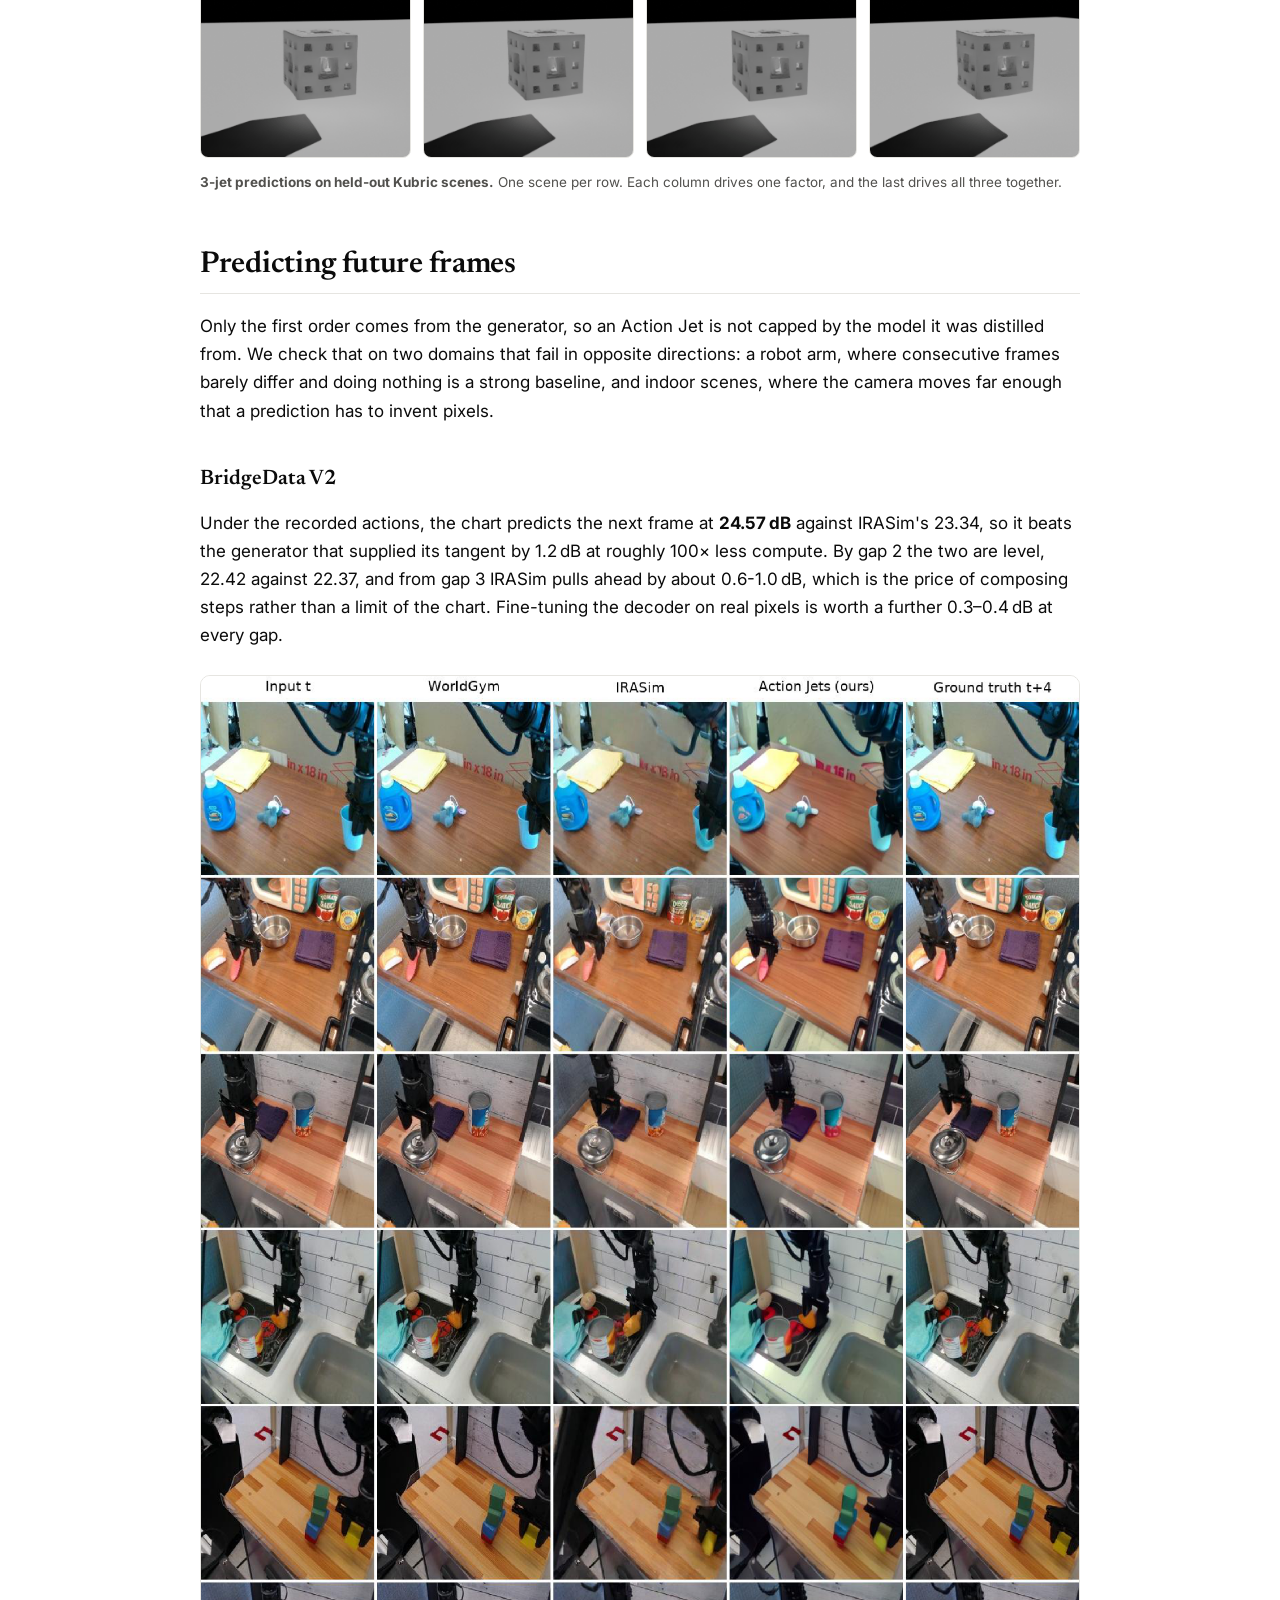
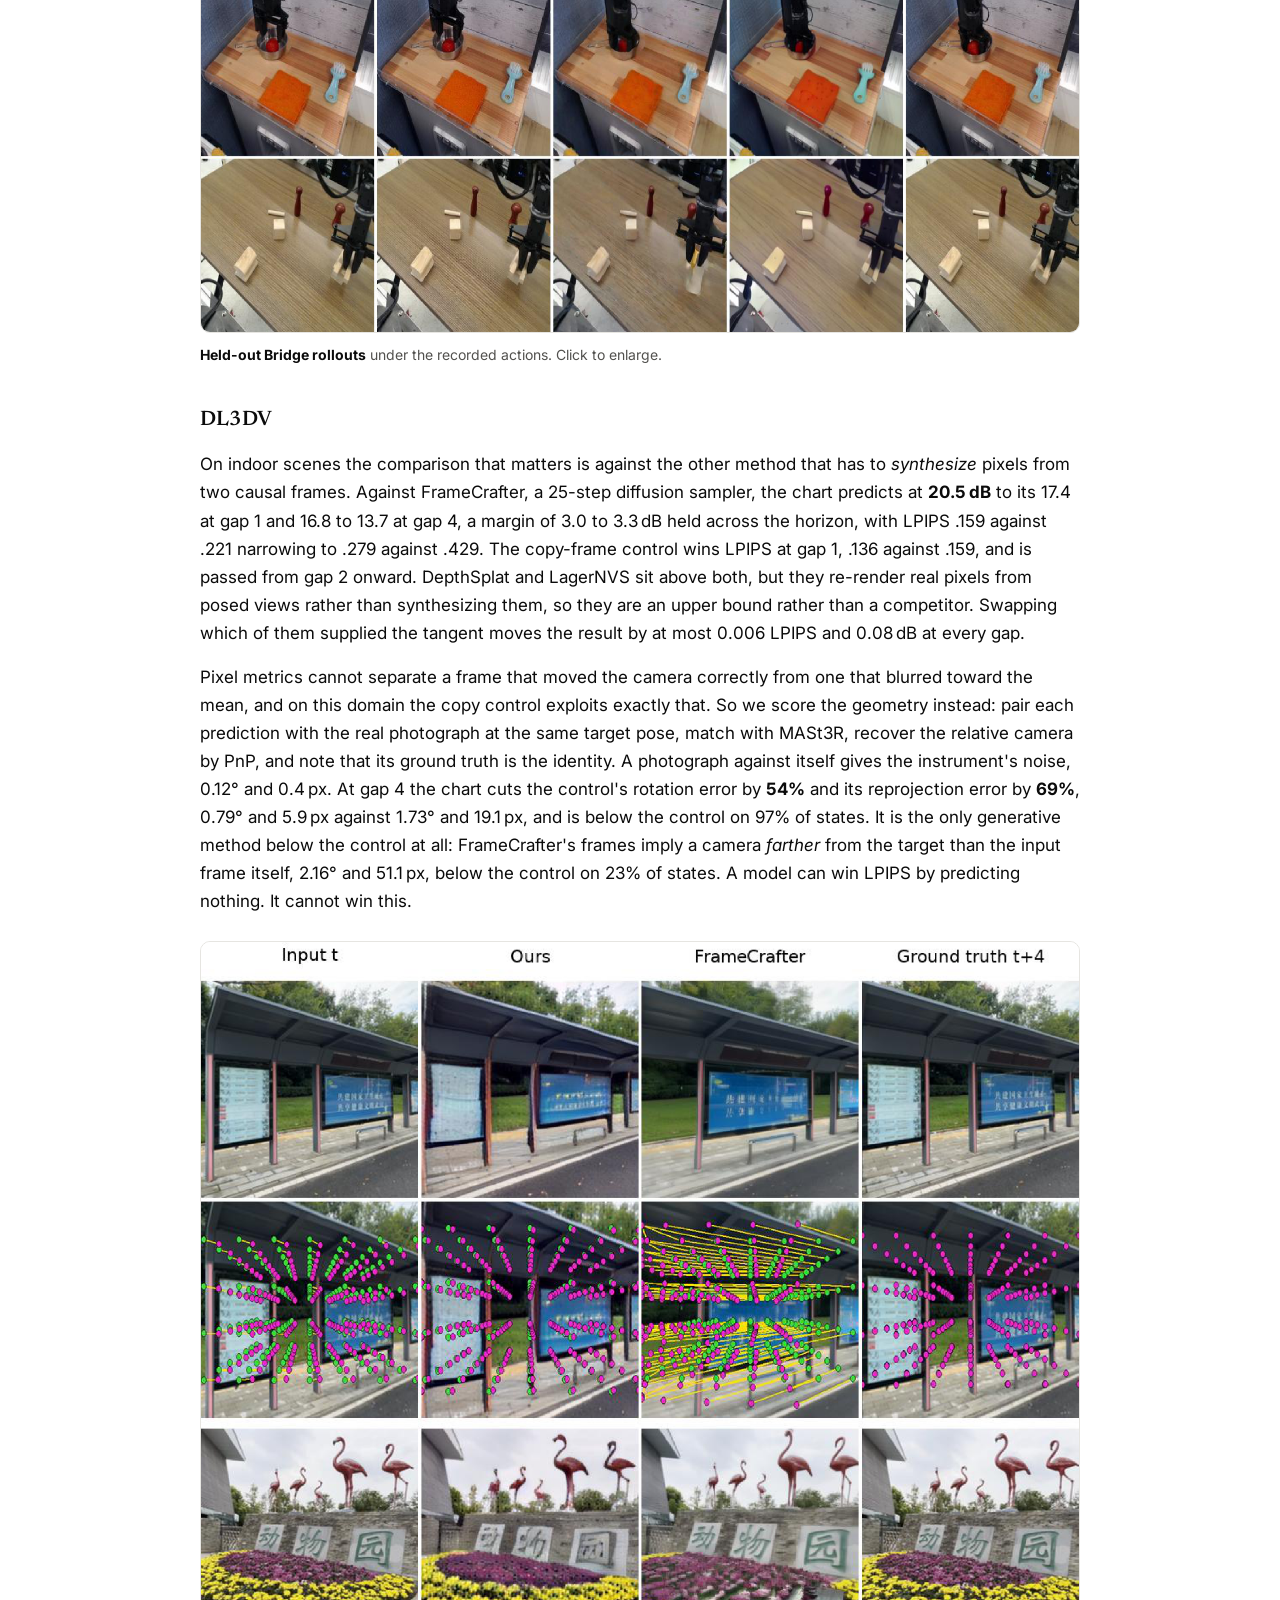
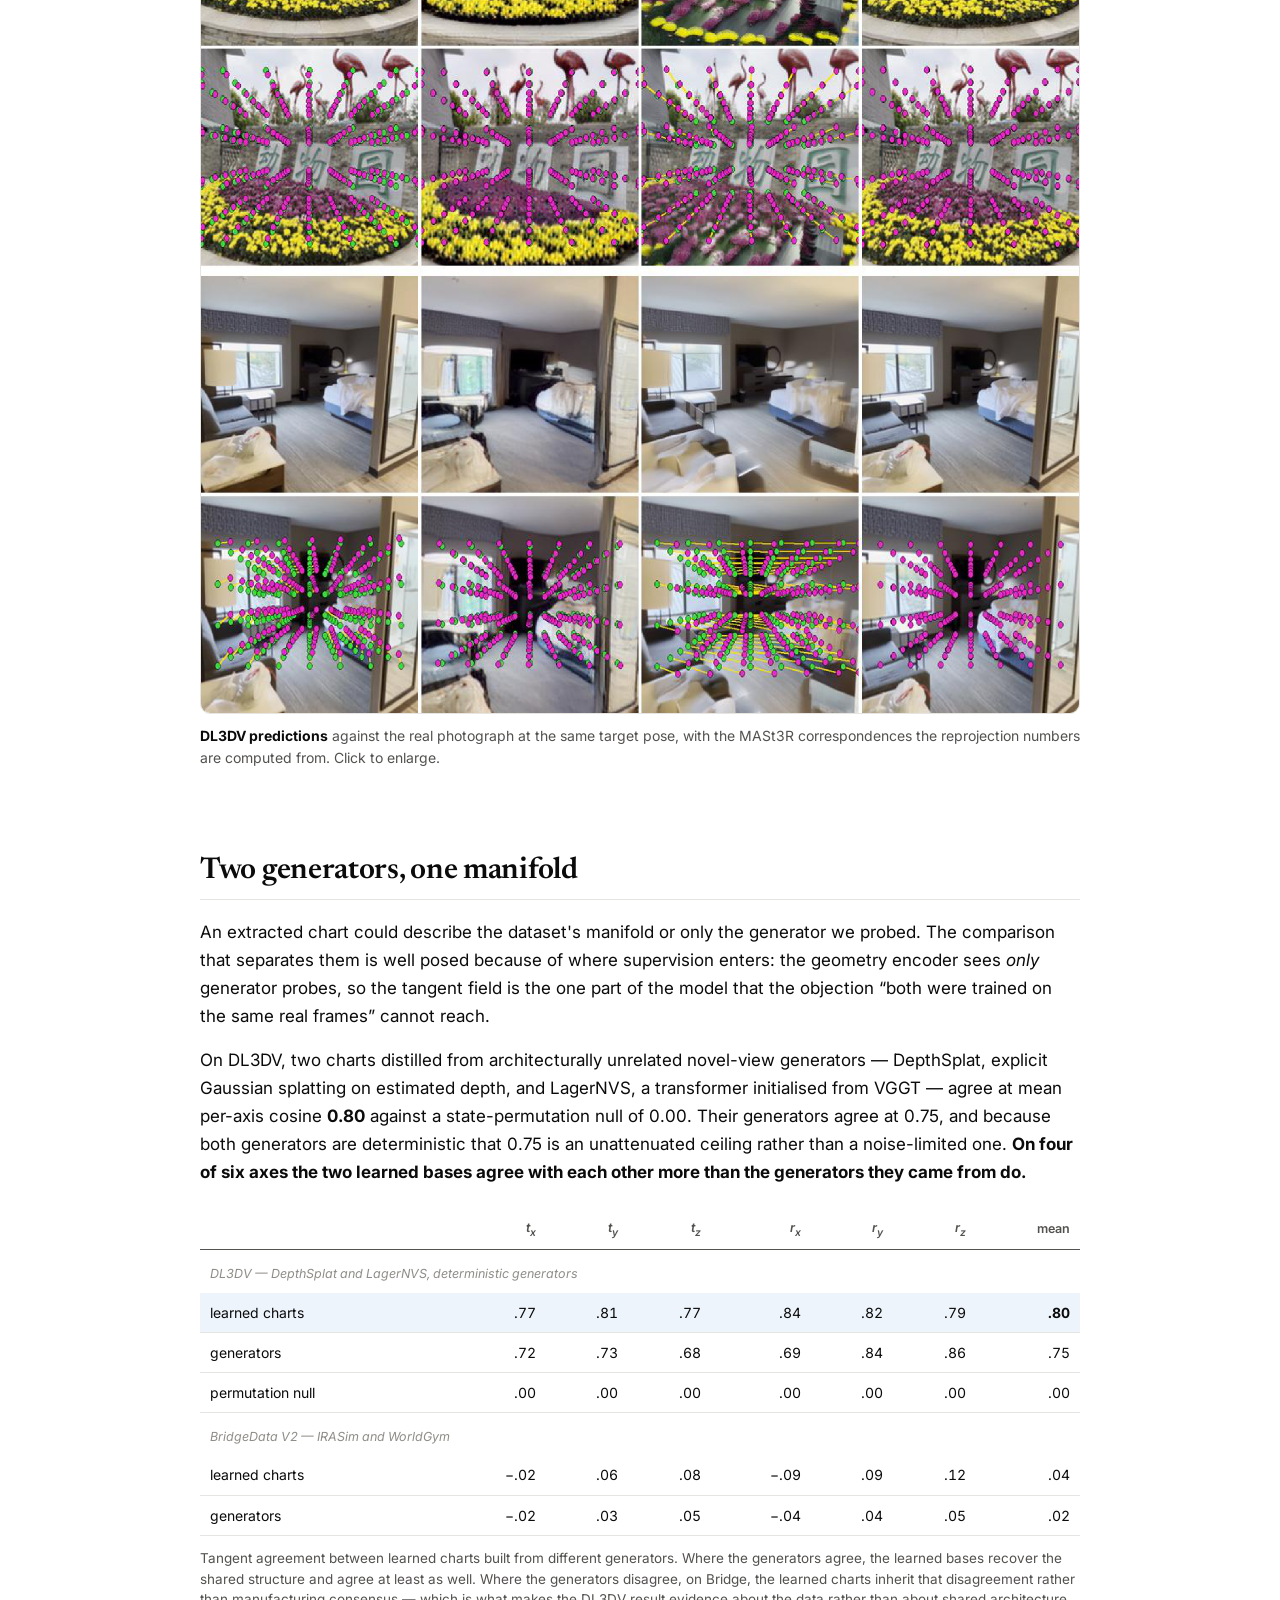
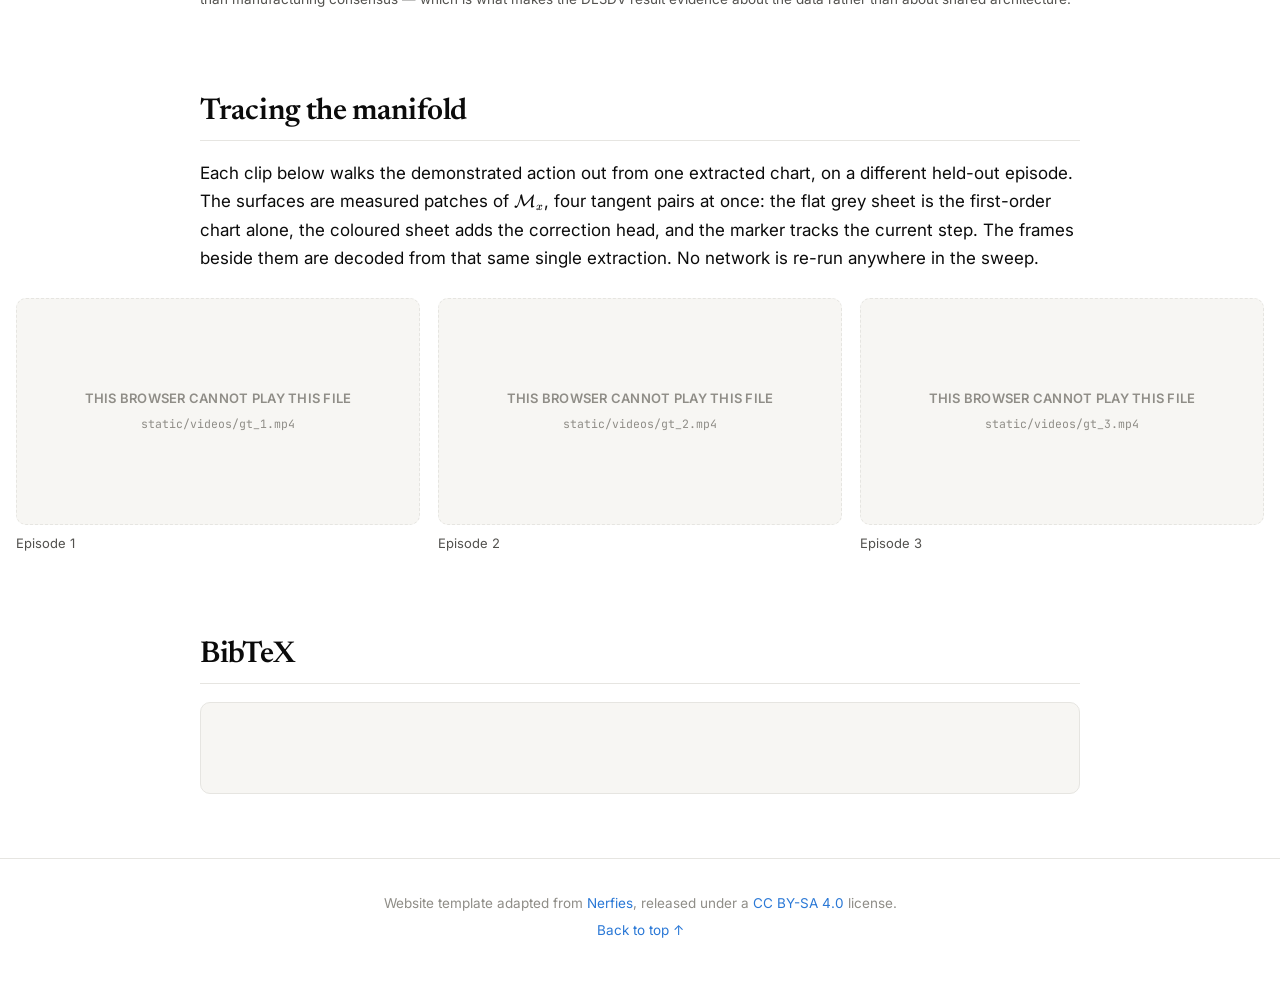
==== commit 9836dab4: "adding media and more sections" ====
--- a/index.html
+++ b/index.html
@@ -20,7 +20,73 @@
 <link rel="preconnect" href="https://fonts.googleapis.com">
 <link rel="preconnect" href="https://fonts.gstatic.com" crossorigin>
 <link href="https://fonts.googleapis.com/css2?family=Newsreader:ital,opsz,wght@0,6..72,400;0,6..72,500;0,6..72,600;1,6..72,400&family=Inter:wght@400;500;600&family=JetBrains+Mono:wght@400;500&display=swap" rel="stylesheet">
+<!-- KaTeX, vendored locally (static/katex/) -- no CDN. The equations are
+     already rendered into this file; this stylesheet and its woff2 fonts
+     are all the browser needs. See tools/render_math.mjs to edit them. -->
+<link rel="stylesheet" href="static/katex/katex.min.css">
 <link rel="stylesheet" href="static/css/style.css">
+<!-- Kubric grid (section #kubric). Kept here so this file is all that
+     changes; move it into static/css/style.css whenever you like. -->
+<style>
+  .kgrid {
+    /* width / height of your GIFs; 1 / 1 for square renders */
+    --k-aspect: 1 / 1;
+    display: grid;
+    grid-template-columns: repeat(4, minmax(0, 1fr));
+    gap: 12px;
+    margin: 26px 0 0;
+  }
+  .kgrid-h {
+    font: 600 13px/1.3 var(--sans);
+    color: var(--ink2);
+    text-align: center;
+    padding-bottom: 2px;
+  }
+  .kcell { margin: 0; }
+  .kcell img {
+    display: block;
+    width: 100%;
+    aspect-ratio: var(--k-aspect);
+    object-fit: contain;
+    border-radius: 8px;
+    background: var(--card);
+    border: 1px solid var(--rule);
+  }
+  .kcell .ph {
+    aspect-ratio: var(--k-aspect);
+    max-height: none;
+    padding: 8px;
+    border-radius: 8px;
+  }
+  .kcell .ph-title { font-size: 11px; }
+  .kcell .ph-path { font-size: 10px; }
+  .kgrid + .tcap { margin-top: 14px; }
+  /* radius clip (section #radius): clip left, caption right */
+  .rfig {
+    display: grid;
+    grid-template-columns: minmax(0, 1.25fr) minmax(0, 1fr);
+    gap: 22px;
+    align-items: center;
+  }
+  .rfig figcaption { margin-top: 0; }
+  @media (max-width: 640px) {
+    .rfig { grid-template-columns: 1fr; gap: 0; }
+    .rfig figcaption { margin-top: 11px; }
+  }
+  /* phones: two columns, so each GIF carries its own column label */
+  @media (max-width: 560px) {
+    .kgrid { grid-template-columns: repeat(2, minmax(0, 1fr)); }
+    .kgrid-h { display: none; }
+    .kcell::before {
+      content: attr(data-col);
+      display: block;
+      font: 600 12px/1.3 var(--sans);
+      color: var(--ink2);
+      text-align: center;
+      margin-bottom: 4px;
+    }
+  }
+</style>
 
 
 </head>
@@ -38,6 +104,8 @@
       <a href="#method">Method</a>
       <a href="#radius">Validity radius</a>
       <a href="#speed">Speed</a>
+      <a href="#kubric">Kubric</a>
+      <a href="#results">Results</a>
       <a href="#manifold">Manifold</a>
       <a href="#sweeps">Sweeps</a>
       <a href="#bibtex">BibTeX</a>
@@ -59,9 +127,9 @@
     </h1>
 
     <ul class="authors">
-      <li><a href="#">Anton Arapin</a></li>
-      <li><a href="#">Chahyon Ku</a></li>
-      <li><a href="#">Bernadette Bucher</a></li>
+      <li><a href="https://anton-arapin.github.io">Anton Arapin</a></li>
+      <li><a href="https://chahyon-ku.github.io">Chahyon Ku</a></li>
+      <li><a href="https://bucherb.github.io">Bernadette Bucher</a></li>
     </ul>
 
     <p class="affil">University of Michigan</p>
@@ -139,8 +207,8 @@
     <p>
       By traversing this approximation of the local manifold shape, we
       only have to perform inference once per state for any number of
-      candidate actions. We achieve over 100&times; speedup of
-      same-length trajectory rollouts compared to the source generators,
+      candidate actions. We are over 300&times; faster at sixteen
+      candidates compared to the source generators,
       and this gap widens with the number of candidates a planner
       evaluates. We measure against state-of-the-art action-conditioned
       generators: IRASim and WorldGym on BridgeData&nbsp;V2, a real 7-DoF
@@ -194,48 +262,44 @@
   <div class="prose">
     <p>
       Latent image states live in the space of a frozen image
-      autoencoder (<i>E</i>,&thinsp;<i>D</i>): <i>z</i> = <i>E</i>(<i>x</i>).
-      We split <i>z</i> into <i>N</i> tokens, each a 2&times;2 block of latent
-      pixels, so every token is a vector in
-      &#8477;<sup><i>d</i></sup>. For an image state <i>x</i>, let
-      <i>M<sub>x</sub></i> be the set of latent states reachable from
-      <i>x</i> by actions in a neighbourhood <i>U</i> of zero. This is a
-      smooth surface of dimension at most <i>A</i>, fixed by the data
-      distribution including the dynamics. It is a property of the
-      <em>dataset</em>, not of any model.
-    </p>
-    <p>
-      A generator <i>T</i> trained on that data defines
-      <i><span class="hat">&phi;</span><sub>x</sub></i>(<i>a</i>) =
-      <i>E</i>(<i>T</i>(<i>x</i>,&thinsp;<i>a</i>)), and where it has
-      learned the data,
-      <i><span class="hat">&phi;</span><sub>x</sub></i>(<i>U</i>) &asymp;
-      <i>M<sub>x</sub></i>: an approximate <em>chart</em> of the
-      action-conditioned data manifold. The local shape of
-      <i>M<sub>x</sub></i> is its Taylor expansion,
-    </p>
-
-    <div class="eq">
-      <i>&phi;<sub>x</sub></i>(<i>a</i>) =
-      <i>&phi;<sub>x</sub></i>(0)
-      + <span class="sum"><span class="sop">&#8721;</span><span class="slim"><i>i</i></span></span>
-      <i>a<sub>i</sub> J<sub>i</sub></i>
-      + <span class="frac fr-s"><span class="num">1</span><span class="den">2</span></span>
-      <span class="sum"><span class="sop">&#8721;</span><span class="slim"><i>i,j</i></span></span>
-      <i>a<sub>i</sub> a<sub>j</sub> H<sub>ij</sub></i>
-      + <span class="frac fr-s"><span class="num">1</span><span class="den">6</span></span>
-      <span class="sum"><span class="sop">&#8721;</span><span class="slim"><i>i,j,k</i></span></span>
-      <i>a<sub>i</sub> a<sub>j</sub> a<sub>k</sub> C<sub>ijk</sub></i>
-      + &hellip;
-    </div>
-
-    <p>
-      whose first-order fields <i>J<sub>i</sub></i> =
-      &part;<i>&phi;<sub>x</sub></i>&thinsp;/&thinsp;&part;<i>a<sub>i</sub></i>
-      span the tangent space. An <em>Action Jet</em> is a network that
-      emits a truncation of that expansion from the current frame, with
-      the first order measured from a generator and everything above it
-      fit to data.
+      autoencoder <!--t:(E, D)--><span class="katex"><span class="katex-html" aria-hidden="true"><span class="katex-base"><span class="katex-strut" style="height:1em;vertical-align:-0.25em;"></span><span class="mopen">(</span><span class="mord mathnormal" style="margin-right:0.0576em;">E</span><span class="mpunct">,</span><span class="mspace" style="margin-right:0.1667em;"></span><span class="mord mathnormal" style="margin-right:0.0278em;">D</span><span class="mclose">)</span></span></span></span><!--/t-->:
+      <!--t:z = E(x)--><span class="katex"><span class="katex-html" aria-hidden="true"><span class="katex-base"><span class="katex-strut" style="height:0.4306em;"></span><span class="mord mathnormal" style="margin-right:0.044em;">z</span><span class="mspace" style="margin-right:0.2778em;"></span><span class="mrel">=</span><span class="mspace" style="margin-right:0.2778em;"></span></span><span class="katex-base"><span class="katex-strut" style="height:1em;vertical-align:-0.25em;"></span><span class="mord mathnormal" style="margin-right:0.0576em;">E</span><span class="mopen">(</span><span class="mord mathnormal">x</span><span class="mclose">)</span></span></span></span><!--/t-->. We split <!--t:z--><span class="katex"><span class="katex-html" aria-hidden="true"><span class="katex-base"><span class="katex-strut" style="height:0.4306em;"></span><span class="mord mathnormal" style="margin-right:0.044em;">z</span></span></span></span><!--/t--> into
+      <!--t:N--><span class="katex"><span class="katex-html" aria-hidden="true"><span class="katex-base"><span class="katex-strut" style="height:0.6833em;"></span><span class="mord mathnormal" style="margin-right:0.109em;">N</span></span></span></span><!--/t--> tokens, each a <!--t:2\times 2--><span class="katex"><span class="katex-html" aria-hidden="true"><span class="katex-base"><span class="katex-strut" style="height:0.7278em;vertical-align:-0.0833em;"></span><span class="mord">2</span><span class="mspace" style="margin-right:0.2222em;"></span><span class="mbin">×</span><span class="mspace" style="margin-right:0.2222em;"></span></span><span class="katex-base"><span class="katex-strut" style="height:0.6444em;"></span><span class="mord">2</span></span></span></span><!--/t-->
+      block of latent pixels, so every token is a vector in
+      <!--t:\mathbb{R}^{d}--><span class="katex"><span class="katex-html" aria-hidden="true"><span class="katex-base"><span class="katex-strut" style="height:0.8491em;"></span><span class="mord"><span class="mord mathbb">R</span><span class="msupsub"><span class="vlist-t"><span class="vlist-r"><span class="vlist" style="height:0.8491em;"><span style="top:-3.063em;margin-right:0.05em;"><span class="pstrut" style="height:2.7em;"></span><span class="katex-sizing reset-size6 size3 mtight"><span class="mord mtight"><span class="mord mathnormal mtight">d</span></span></span></span></span></span></span></span></span></span></span></span><!--/t-->. For an image state
+      <!--t:x--><span class="katex"><span class="katex-html" aria-hidden="true"><span class="katex-base"><span class="katex-strut" style="height:0.4306em;"></span><span class="mord mathnormal">x</span></span></span></span><!--/t-->, let <!--t:\mathcal{M}_x--><span class="katex"><span class="katex-html" aria-hidden="true"><span class="katex-base"><span class="katex-strut" style="height:0.8333em;vertical-align:-0.15em;"></span><span class="mord"><span class="mord mathcal">M</span><span class="msupsub"><span class="vlist-t vlist-t2"><span class="vlist-r"><span class="vlist" style="height:0.1514em;"><span style="top:-2.55em;margin-left:0em;margin-right:0.05em;"><span class="pstrut" style="height:2.7em;"></span><span class="katex-sizing reset-size6 size3 mtight"><span class="mord mathnormal mtight">x</span></span></span></span><span class="vlist-s">​</span></span><span class="vlist-r"><span class="vlist" style="height:0.15em;"><span></span></span></span></span></span></span></span></span></span><!--/t--> be the
+      set of latent states reachable from <!--t:x--><span class="katex"><span class="katex-html" aria-hidden="true"><span class="katex-base"><span class="katex-strut" style="height:0.4306em;"></span><span class="mord mathnormal">x</span></span></span></span><!--/t--> by
+      actions in a neighbourhood <!--t:U--><span class="katex"><span class="katex-html" aria-hidden="true"><span class="katex-base"><span class="katex-strut" style="height:0.6833em;"></span><span class="mord mathnormal" style="margin-right:0.109em;">U</span></span></span></span><!--/t--> of zero. This is a
+      smooth surface of dimension at most <!--t:A--><span class="katex"><span class="katex-html" aria-hidden="true"><span class="katex-base"><span class="katex-strut" style="height:0.6833em;"></span><span class="mord mathnormal">A</span></span></span></span><!--/t-->, fixed by
+      the data distribution including the dynamics. Write
+      <!--t:\psi_x : U \to \mathcal{M}_x--><span class="katex"><span class="katex-html" aria-hidden="true"><span class="katex-base"><span class="katex-strut" style="height:0.8889em;vertical-align:-0.1944em;"></span><span class="mord"><span class="mord mathnormal" style="margin-right:0.0359em;">ψ</span><span class="msupsub"><span class="vlist-t vlist-t2"><span class="vlist-r"><span class="vlist" style="height:0.1514em;"><span style="top:-2.55em;margin-left:-0.0359em;margin-right:0.05em;"><span class="pstrut" style="height:2.7em;"></span><span class="katex-sizing reset-size6 size3 mtight"><span class="mord mathnormal mtight">x</span></span></span></span><span class="vlist-s">​</span></span><span class="vlist-r"><span class="vlist" style="height:0.15em;"><span></span></span></span></span></span></span><span class="mspace" style="margin-right:0.2778em;"></span><span class="mrel">:</span><span class="mspace" style="margin-right:0.2778em;"></span></span><span class="katex-base"><span class="katex-strut" style="height:0.6833em;"></span><span class="mord mathnormal" style="margin-right:0.109em;">U</span><span class="mspace" style="margin-right:0.2778em;"></span><span class="mrel">→</span><span class="mspace" style="margin-right:0.2778em;"></span></span><span class="katex-base"><span class="katex-strut" style="height:0.8333em;vertical-align:-0.15em;"></span><span class="mord"><span class="mord mathcal">M</span><span class="msupsub"><span class="vlist-t vlist-t2"><span class="vlist-r"><span class="vlist" style="height:0.1514em;"><span style="top:-2.55em;margin-left:0em;margin-right:0.05em;"><span class="pstrut" style="height:2.7em;"></span><span class="katex-sizing reset-size6 size3 mtight"><span class="mord mathnormal mtight">x</span></span></span></span><span class="vlist-s">​</span></span><span class="vlist-r"><span class="vlist" style="height:0.15em;"><span></span></span></span></span></span></span></span></span></span><!--/t--> for the map that
+      sends an action to the latent state it reaches in the data (its
+      mean, where transitions are stochastic), so that
+      <!--t:\psi_x(0) = z_t \coloneqq E(x)--><span class="katex"><span class="katex-html" aria-hidden="true"><span class="katex-base"><span class="katex-strut" style="height:1em;vertical-align:-0.25em;"></span><span class="mord"><span class="mord mathnormal" style="margin-right:0.0359em;">ψ</span><span class="msupsub"><span class="vlist-t vlist-t2"><span class="vlist-r"><span class="vlist" style="height:0.1514em;"><span style="top:-2.55em;margin-left:-0.0359em;margin-right:0.05em;"><span class="pstrut" style="height:2.7em;"></span><span class="katex-sizing reset-size6 size3 mtight"><span class="mord mathnormal mtight">x</span></span></span></span><span class="vlist-s">​</span></span><span class="vlist-r"><span class="vlist" style="height:0.15em;"><span></span></span></span></span></span></span><span class="mopen">(</span><span class="mord">0</span><span class="mclose">)</span><span class="mspace" style="margin-right:0.2778em;"></span><span class="mrel">=</span><span class="mspace" style="margin-right:0.2778em;"></span></span><span class="katex-base"><span class="katex-strut" style="height:0.5806em;vertical-align:-0.15em;"></span><span class="mord"><span class="mord mathnormal" style="margin-right:0.044em;">z</span><span class="msupsub"><span class="vlist-t vlist-t2"><span class="vlist-r"><span class="vlist" style="height:0.2806em;"><span style="top:-2.55em;margin-left:-0.044em;margin-right:0.05em;"><span class="pstrut" style="height:2.7em;"></span><span class="katex-sizing reset-size6 size3 mtight"><span class="mord mathnormal mtight">t</span></span></span></span><span class="vlist-s">​</span></span><span class="vlist-r"><span class="vlist" style="height:0.15em;"><span></span></span></span></span></span></span><span class="mspace" style="margin-right:0.2778em;"></span><span class="mrel"><span class="mrel"><span class="mop" style="position:relative;top:-0.0347em;">:</span></span><span class="mrel"><span class="mspace" style="margin-right:-0.0667em;"></span></span><span class="mrel">=</span></span><span class="mspace" style="margin-right:0.2778em;"></span></span><span class="katex-base"><span class="katex-strut" style="height:1em;vertical-align:-0.25em;"></span><span class="mord mathnormal" style="margin-right:0.0576em;">E</span><span class="mopen">(</span><span class="mord mathnormal">x</span><span class="mclose">)</span></span></span></span><!--/t-->. It is a property of
+      the <em>dataset</em>, not of any model.
+    </p>
+    <p>
+      A generator <!--t:T--><span class="katex"><span class="katex-html" aria-hidden="true"><span class="katex-base"><span class="katex-strut" style="height:0.6833em;"></span><span class="mord mathnormal" style="margin-right:0.1389em;">T</span></span></span></span><!--/t--> trained on that data defines
+      <!--t:\varphi_x(a) = E\bigl(T(x, a)\bigr)--><span class="katex"><span class="katex-html" aria-hidden="true"><span class="katex-base"><span class="katex-strut" style="height:1em;vertical-align:-0.25em;"></span><span class="mord"><span class="mord mathnormal">φ</span><span class="msupsub"><span class="vlist-t vlist-t2"><span class="vlist-r"><span class="vlist" style="height:0.1514em;"><span style="top:-2.55em;margin-left:0em;margin-right:0.05em;"><span class="pstrut" style="height:2.7em;"></span><span class="katex-sizing reset-size6 size3 mtight"><span class="mord mathnormal mtight">x</span></span></span></span><span class="vlist-s">​</span></span><span class="vlist-r"><span class="vlist" style="height:0.15em;"><span></span></span></span></span></span></span><span class="mopen">(</span><span class="mord mathnormal">a</span><span class="mclose">)</span><span class="mspace" style="margin-right:0.2778em;"></span><span class="mrel">=</span><span class="mspace" style="margin-right:0.2778em;"></span></span><span class="katex-base"><span class="katex-strut" style="height:1.2em;vertical-align:-0.35em;"></span><span class="mord mathnormal" style="margin-right:0.0576em;">E</span><span class="mopen"><span class="delimsizing size1">(</span></span><span class="mord mathnormal" style="margin-right:0.1389em;">T</span><span class="mopen">(</span><span class="mord mathnormal">x</span><span class="mpunct">,</span><span class="mspace" style="margin-right:0.1667em;"></span><span class="mord mathnormal">a</span><span class="mclose">)</span><span class="mclose"><span class="delimsizing size1">)</span></span></span></span></span><!--/t-->, and where
+      it has learned the data,
+      <!--t:\varphi_x \approx \psi_x--><span class="katex"><span class="katex-html" aria-hidden="true"><span class="katex-base"><span class="katex-strut" style="height:0.6776em;vertical-align:-0.1944em;"></span><span class="mord"><span class="mord mathnormal">φ</span><span class="msupsub"><span class="vlist-t vlist-t2"><span class="vlist-r"><span class="vlist" style="height:0.1514em;"><span style="top:-2.55em;margin-left:0em;margin-right:0.05em;"><span class="pstrut" style="height:2.7em;"></span><span class="katex-sizing reset-size6 size3 mtight"><span class="mord mathnormal mtight">x</span></span></span></span><span class="vlist-s">​</span></span><span class="vlist-r"><span class="vlist" style="height:0.15em;"><span></span></span></span></span></span></span><span class="mspace" style="margin-right:0.2778em;"></span><span class="mrel">≈</span><span class="mspace" style="margin-right:0.2778em;"></span></span><span class="katex-base"><span class="katex-strut" style="height:0.8889em;vertical-align:-0.1944em;"></span><span class="mord"><span class="mord mathnormal" style="margin-right:0.0359em;">ψ</span><span class="msupsub"><span class="vlist-t vlist-t2"><span class="vlist-r"><span class="vlist" style="height:0.1514em;"><span style="top:-2.55em;margin-left:-0.0359em;margin-right:0.05em;"><span class="pstrut" style="height:2.7em;"></span><span class="katex-sizing reset-size6 size3 mtight"><span class="mord mathnormal mtight">x</span></span></span></span><span class="vlist-s">​</span></span><span class="vlist-r"><span class="vlist" style="height:0.15em;"><span></span></span></span></span></span></span></span></span></span><!--/t-->: an
+      approximate <em>chart</em> of the action-conditioned data
+      manifold. The local shape of <!--t:\mathcal{M}_x--><span class="katex"><span class="katex-html" aria-hidden="true"><span class="katex-base"><span class="katex-strut" style="height:0.8333em;vertical-align:-0.15em;"></span><span class="mord"><span class="mord mathcal">M</span><span class="msupsub"><span class="vlist-t vlist-t2"><span class="vlist-r"><span class="vlist" style="height:0.1514em;"><span style="top:-2.55em;margin-left:0em;margin-right:0.05em;"><span class="pstrut" style="height:2.7em;"></span><span class="katex-sizing reset-size6 size3 mtight"><span class="mord mathnormal mtight">x</span></span></span></span><span class="vlist-s">​</span></span><span class="vlist-r"><span class="vlist" style="height:0.15em;"><span></span></span></span></span></span></span></span></span></span><!--/t--> is
+      its Taylor expansion,
+    </p>
+
+    <div class="eq"><!--T:\psi_x(a) \;=\; z_t
+      + \sum_i a_i J_i
+      + \tfrac12 \sum_{i,j} a_i a_j H_{ij}
+      + \tfrac16 \sum_{i,j,k} a_i a_j a_k C_{ijk} + \dots--><span class="katex-display"><span class="katex"><span class="katex-html" aria-hidden="true"><span class="katex-base"><span class="katex-strut" style="height:1em;vertical-align:-0.25em;"></span><span class="mord"><span class="mord mathnormal" style="margin-right:0.0359em;">ψ</span><span class="msupsub"><span class="vlist-t vlist-t2"><span class="vlist-r"><span class="vlist" style="height:0.1514em;"><span style="top:-2.55em;margin-left:-0.0359em;margin-right:0.05em;"><span class="pstrut" style="height:2.7em;"></span><span class="katex-sizing reset-size6 size3 mtight"><span class="mord mathnormal mtight">x</span></span></span></span><span class="vlist-s">​</span></span><span class="vlist-r"><span class="vlist" style="height:0.15em;"><span></span></span></span></span></span></span><span class="mopen">(</span><span class="mord mathnormal">a</span><span class="mclose">)</span><span class="mspace" style="margin-right:0.2778em;"></span><span class="mspace" style="margin-right:0.2778em;"></span><span class="mrel">=</span><span class="mspace" style="margin-right:0.2778em;"></span><span class="mspace" style="margin-right:0.2778em;"></span></span><span class="katex-base"><span class="katex-strut" style="height:0.7333em;vertical-align:-0.15em;"></span><span class="mord"><span class="mord mathnormal" style="margin-right:0.044em;">z</span><span class="msupsub"><span class="vlist-t vlist-t2"><span class="vlist-r"><span class="vlist" style="height:0.2806em;"><span style="top:-2.55em;margin-left:-0.044em;margin-right:0.05em;"><span class="pstrut" style="height:2.7em;"></span><span class="katex-sizing reset-size6 size3 mtight"><span class="mord mathnormal mtight">t</span></span></span></span><span class="vlist-s">​</span></span><span class="vlist-r"><span class="vlist" style="height:0.15em;"><span></span></span></span></span></span></span><span class="mspace" style="margin-right:0.2222em;"></span><span class="mbin">+</span><span class="mspace" style="margin-right:0.2222em;"></span></span><span class="katex-base"><span class="katex-strut" style="height:2.3277em;vertical-align:-1.2777em;"></span><span class="mop op-limits"><span class="vlist-t vlist-t2"><span class="vlist-r"><span class="vlist" style="height:1.05em;"><span style="top:-1.8723em;margin-left:0em;"><span class="pstrut" style="height:3.05em;"></span><span class="katex-sizing reset-size6 size3 mtight"><span class="mord mathnormal mtight">i</span></span></span><span style="top:-3.05em;"><span class="pstrut" style="height:3.05em;"></span><span><span class="mop op-symbol large-op">∑</span></span></span></span><span class="vlist-s">​</span></span><span class="vlist-r"><span class="vlist" style="height:1.2777em;"><span></span></span></span></span></span><span class="mspace" style="margin-right:0.1667em;"></span><span class="mord"><span class="mord mathnormal">a</span><span class="msupsub"><span class="vlist-t vlist-t2"><span class="vlist-r"><span class="vlist" style="height:0.3117em;"><span style="top:-2.55em;margin-left:0em;margin-right:0.05em;"><span class="pstrut" style="height:2.7em;"></span><span class="katex-sizing reset-size6 size3 mtight"><span class="mord mathnormal mtight">i</span></span></span></span><span class="vlist-s">​</span></span><span class="vlist-r"><span class="vlist" style="height:0.15em;"><span></span></span></span></span></span></span><span class="mord"><span class="mord mathnormal" style="margin-right:0.0962em;">J</span><span class="msupsub"><span class="vlist-t vlist-t2"><span class="vlist-r"><span class="vlist" style="height:0.3117em;"><span style="top:-2.55em;margin-left:-0.0962em;margin-right:0.05em;"><span class="pstrut" style="height:2.7em;"></span><span class="katex-sizing reset-size6 size3 mtight"><span class="mord mathnormal mtight">i</span></span></span></span><span class="vlist-s">​</span></span><span class="vlist-r"><span class="vlist" style="height:0.15em;"><span></span></span></span></span></span></span><span class="mspace" style="margin-right:0.2222em;"></span><span class="mbin">+</span><span class="mspace" style="margin-right:0.2222em;"></span></span><span class="katex-base"><span class="katex-strut" style="height:2.4638em;vertical-align:-1.4138em;"></span><span class="mord"><span class="mopen nulldelimiter"></span><span class="mfrac"><span class="vlist-t vlist-t2"><span class="vlist-r"><span class="vlist" style="height:0.8451em;"><span style="top:-2.655em;"><span class="pstrut" style="height:3em;"></span><span class="katex-sizing reset-size6 size3 mtight"><span class="mord mtight"><span class="mord mtight">2</span></span></span></span><span style="top:-3.23em;"><span class="pstrut" style="height:3em;"></span><span class="frac-line" style="border-bottom-width:0.04em;"></span></span><span style="top:-3.394em;"><span class="pstrut" style="height:3em;"></span><span class="katex-sizing reset-size6 size3 mtight"><span class="mord mtight"><span class="mord mtight">1</span></span></span></span></span><span class="vlist-s">​</span></span><span class="vlist-r"><span class="vlist" style="height:0.345em;"><span></span></span></span></span></span><span class="mclose nulldelimiter"></span></span><span class="mspace" style="margin-right:0.1667em;"></span><span class="mop op-limits"><span class="vlist-t vlist-t2"><span class="vlist-r"><span class="vlist" style="height:1.05em;"><span style="top:-1.8723em;margin-left:0em;"><span class="pstrut" style="height:3.05em;"></span><span class="katex-sizing reset-size6 size3 mtight"><span class="mord mtight"><span class="mord mathnormal mtight">i</span><span class="mpunct mtight">,</span><span class="mord mathnormal mtight" style="margin-right:0.0572em;">j</span></span></span></span><span style="top:-3.05em;"><span class="pstrut" style="height:3.05em;"></span><span><span class="mop op-symbol large-op">∑</span></span></span></span><span class="vlist-s">​</span></span><span class="vlist-r"><span class="vlist" style="height:1.4138em;"><span></span></span></span></span></span><span class="mspace" style="margin-right:0.1667em;"></span><span class="mord"><span class="mord mathnormal">a</span><span class="msupsub"><span class="vlist-t vlist-t2"><span class="vlist-r"><span class="vlist" style="height:0.3117em;"><span style="top:-2.55em;margin-left:0em;margin-right:0.05em;"><span class="pstrut" style="height:2.7em;"></span><span class="katex-sizing reset-size6 size3 mtight"><span class="mord mathnormal mtight">i</span></span></span></span><span class="vlist-s">​</span></span><span class="vlist-r"><span class="vlist" style="height:0.15em;"><span></span></span></span></span></span></span><span class="mord"><span class="mord mathnormal">a</span><span class="msupsub"><span class="vlist-t vlist-t2"><span class="vlist-r"><span class="vlist" style="height:0.3117em;"><span style="top:-2.55em;margin-left:0em;margin-right:0.05em;"><span class="pstrut" style="height:2.7em;"></span><span class="katex-sizing reset-size6 size3 mtight"><span class="mord mathnormal mtight" style="margin-right:0.0572em;">j</span></span></span></span><span class="vlist-s">​</span></span><span class="vlist-r"><span class="vlist" style="height:0.2861em;"><span></span></span></span></span></span></span><span class="mord"><span class="mord mathnormal" style="margin-right:0.0813em;">H</span><span class="msupsub"><span class="vlist-t vlist-t2"><span class="vlist-r"><span class="vlist" style="height:0.3117em;"><span style="top:-2.55em;margin-left:-0.0813em;margin-right:0.05em;"><span class="pstrut" style="height:2.7em;"></span><span class="katex-sizing reset-size6 size3 mtight"><span class="mord mtight"><span class="mord mathnormal mtight" style="margin-right:0.0572em;">ij</span></span></span></span></span><span class="vlist-s">​</span></span><span class="vlist-r"><span class="vlist" style="height:0.2861em;"><span></span></span></span></span></span></span><span class="mspace" style="margin-right:0.2222em;"></span><span class="mbin">+</span><span class="mspace" style="margin-right:0.2222em;"></span></span><span class="katex-base"><span class="katex-strut" style="height:2.4882em;vertical-align:-1.4382em;"></span><span class="mord"><span class="mopen nulldelimiter"></span><span class="mfrac"><span class="vlist-t vlist-t2"><span class="vlist-r"><span class="vlist" style="height:0.8451em;"><span style="top:-2.655em;"><span class="pstrut" style="height:3em;"></span><span class="katex-sizing reset-size6 size3 mtight"><span class="mord mtight"><span class="mord mtight">6</span></span></span></span><span style="top:-3.23em;"><span class="pstrut" style="height:3em;"></span><span class="frac-line" style="border-bottom-width:0.04em;"></span></span><span style="top:-3.394em;"><span class="pstrut" style="height:3em;"></span><span class="katex-sizing reset-size6 size3 mtight"><span class="mord mtight"><span class="mord mtight">1</span></span></span></span></span><span class="vlist-s">​</span></span><span class="vlist-r"><span class="vlist" style="height:0.345em;"><span></span></span></span></span></span><span class="mclose nulldelimiter"></span></span><span class="mspace" style="margin-right:0.1667em;"></span><span class="mop op-limits"><span class="vlist-t vlist-t2"><span class="vlist-r"><span class="vlist" style="height:1.05em;"><span style="top:-1.8479em;margin-left:0em;"><span class="pstrut" style="height:3.05em;"></span><span class="katex-sizing reset-size6 size3 mtight"><span class="mord mtight"><span class="mord mathnormal mtight">i</span><span class="mpunct mtight">,</span><span class="mord mathnormal mtight" style="margin-right:0.0572em;">j</span><span class="mpunct mtight">,</span><span class="mord mathnormal mtight" style="margin-right:0.0315em;">k</span></span></span></span><span style="top:-3.05em;"><span class="pstrut" style="height:3.05em;"></span><span><span class="mop op-symbol large-op">∑</span></span></span></span><span class="vlist-s">​</span></span><span class="vlist-r"><span class="vlist" style="height:1.4382em;"><span></span></span></span></span></span><span class="mspace" style="margin-right:0.1667em;"></span><span class="mord"><span class="mord mathnormal">a</span><span class="msupsub"><span class="vlist-t vlist-t2"><span class="vlist-r"><span class="vlist" style="height:0.3117em;"><span style="top:-2.55em;margin-left:0em;margin-right:0.05em;"><span class="pstrut" style="height:2.7em;"></span><span class="katex-sizing reset-size6 size3 mtight"><span class="mord mathnormal mtight">i</span></span></span></span><span class="vlist-s">​</span></span><span class="vlist-r"><span class="vlist" style="height:0.15em;"><span></span></span></span></span></span></span><span class="mord"><span class="mord mathnormal">a</span><span class="msupsub"><span class="vlist-t vlist-t2"><span class="vlist-r"><span class="vlist" style="height:0.3117em;"><span style="top:-2.55em;margin-left:0em;margin-right:0.05em;"><span class="pstrut" style="height:2.7em;"></span><span class="katex-sizing reset-size6 size3 mtight"><span class="mord mathnormal mtight" style="margin-right:0.0572em;">j</span></span></span></span><span class="vlist-s">​</span></span><span class="vlist-r"><span class="vlist" style="height:0.2861em;"><span></span></span></span></span></span></span><span class="mord"><span class="mord mathnormal">a</span><span class="msupsub"><span class="vlist-t vlist-t2"><span class="vlist-r"><span class="vlist" style="height:0.3361em;"><span style="top:-2.55em;margin-left:0em;margin-right:0.05em;"><span class="pstrut" style="height:2.7em;"></span><span class="katex-sizing reset-size6 size3 mtight"><span class="mord mathnormal mtight" style="margin-right:0.0315em;">k</span></span></span></span><span class="vlist-s">​</span></span><span class="vlist-r"><span class="vlist" style="height:0.15em;"><span></span></span></span></span></span></span><span class="mord"><span class="mord mathnormal" style="margin-right:0.0715em;">C</span><span class="msupsub"><span class="vlist-t vlist-t2"><span class="vlist-r"><span class="vlist" style="height:0.3361em;"><span style="top:-2.55em;margin-left:-0.0715em;margin-right:0.05em;"><span class="pstrut" style="height:2.7em;"></span><span class="katex-sizing reset-size6 size3 mtight"><span class="mord mtight"><span class="mord mathnormal mtight" style="margin-right:0.0572em;">ij</span><span class="mord mathnormal mtight" style="margin-right:0.0315em;">k</span></span></span></span></span><span class="vlist-s">​</span></span><span class="vlist-r"><span class="vlist" style="height:0.2861em;"><span></span></span></span></span></span></span><span class="mspace" style="margin-right:0.2222em;"></span><span class="mbin">+</span><span class="mspace" style="margin-right:0.2222em;"></span></span><span class="katex-base"><span class="katex-strut" style="height:0.123em;"></span><span class="minner">…</span></span></span></span></span><!--/t--></div>
+
+    <p>
+      whose first-order fields
+      <!--t:J_i = \partial \psi_x / \partial a_i--><span class="katex"><span class="katex-html" aria-hidden="true"><span class="katex-base"><span class="katex-strut" style="height:0.8333em;vertical-align:-0.15em;"></span><span class="mord"><span class="mord mathnormal" style="margin-right:0.0962em;">J</span><span class="msupsub"><span class="vlist-t vlist-t2"><span class="vlist-r"><span class="vlist" style="height:0.3117em;"><span style="top:-2.55em;margin-left:-0.0962em;margin-right:0.05em;"><span class="pstrut" style="height:2.7em;"></span><span class="katex-sizing reset-size6 size3 mtight"><span class="mord mathnormal mtight">i</span></span></span></span><span class="vlist-s">​</span></span><span class="vlist-r"><span class="vlist" style="height:0.15em;"><span></span></span></span></span></span></span><span class="mspace" style="margin-right:0.2778em;"></span><span class="mrel">=</span><span class="mspace" style="margin-right:0.2778em;"></span></span><span class="katex-base"><span class="katex-strut" style="height:1em;vertical-align:-0.25em;"></span><span class="mord" style="margin-right:0.0556em;">∂</span><span class="mord"><span class="mord mathnormal" style="margin-right:0.0359em;">ψ</span><span class="msupsub"><span class="vlist-t vlist-t2"><span class="vlist-r"><span class="vlist" style="height:0.1514em;"><span style="top:-2.55em;margin-left:-0.0359em;margin-right:0.05em;"><span class="pstrut" style="height:2.7em;"></span><span class="katex-sizing reset-size6 size3 mtight"><span class="mord mathnormal mtight">x</span></span></span></span><span class="vlist-s">​</span></span><span class="vlist-r"><span class="vlist" style="height:0.15em;"><span></span></span></span></span></span></span><span class="mord">/</span><span class="mord" style="margin-right:0.0556em;">∂</span><span class="mord"><span class="mord mathnormal">a</span><span class="msupsub"><span class="vlist-t vlist-t2"><span class="vlist-r"><span class="vlist" style="height:0.3117em;"><span style="top:-2.55em;margin-left:0em;margin-right:0.05em;"><span class="pstrut" style="height:2.7em;"></span><span class="katex-sizing reset-size6 size3 mtight"><span class="mord mathnormal mtight">i</span></span></span></span><span class="vlist-s">​</span></span><span class="vlist-r"><span class="vlist" style="height:0.15em;"><span></span></span></span></span></span></span></span></span></span><!--/t--> span the
+      tangent space. An <em>Action Jet</em> is a network that emits a
+      truncation of that expansion from the current frame, with the
+      first order measured from a generator and everything above it fit
+      to data.
     </p>
   </div>
 
@@ -253,21 +317,21 @@
   <h3>1. Probe the generator for the action Jacobian</h3>
   <div class="prose">
     <p>
-      For each generator, state and axis <i>i</i> we render at
-      &plusmn;&delta;<i><sub>i</sub></i> along that axis alone, encode both
-      renders, and difference them into the field
-    </p>
-
-    <div class="eq">
-      <i><span class="hat">J</span><sub>i</sub></i> =
-      <span class="frac"><span class="num"><i>z</i><sup>+&delta;<sub>i</sub></sup> &minus; <i>z</i><sup>&minus;&delta;<sub>i</sub></sup></span><span class="den">2&delta;<i><sub>i</sub></i></span></span>
-      &nbsp;&isin;&nbsp; &#8477;<sup><i>N</i>&times;<i>d</i></sup>
-    </div>
-
-    <p>
-      <i><span class="hat">J</span><sub>i</sub></i> is the estimated
-      action Jacobian for axis <i>i</i>, and it says how each token moves
-      per unit of that axis. Both renders show the same room, table and
+      For each generator, state and axis <!--t:i--><span class="katex"><span class="katex-html" aria-hidden="true"><span class="katex-base"><span class="katex-strut" style="height:0.6595em;"></span><span class="mord mathnormal">i</span></span></span></span><!--/t--> we render
+      at <!--t:\pm\delta_i--><span class="katex"><span class="katex-html" aria-hidden="true"><span class="katex-base"><span class="katex-strut" style="height:0.8444em;vertical-align:-0.15em;"></span><span class="mord">±</span><span class="mord"><span class="mord mathnormal" style="margin-right:0.0379em;">δ</span><span class="msupsub"><span class="vlist-t vlist-t2"><span class="vlist-r"><span class="vlist" style="height:0.3117em;"><span style="top:-2.55em;margin-left:-0.0379em;margin-right:0.05em;"><span class="pstrut" style="height:2.7em;"></span><span class="katex-sizing reset-size6 size3 mtight"><span class="mord mathnormal mtight">i</span></span></span></span><span class="vlist-s">​</span></span><span class="vlist-r"><span class="vlist" style="height:0.15em;"><span></span></span></span></span></span></span></span></span></span><!--/t--> along that axis alone, encode
+      both renders, and difference them into the field
+    </p>
+
+    <div class="eq"><!--T:\widehat{J}_i \;=\;
+      \frac{\varphi_x(\delta_i e_i) - \varphi_x(-\delta_i e_i)}{2\delta_i}
+      \;\in\; \mathbb{R}^{N \times d}--><span class="katex-display"><span class="katex"><span class="katex-html" aria-hidden="true"><span class="katex-base"><span class="katex-strut" style="height:1.0733em;vertical-align:-0.15em;"></span><span class="mord"><span class="mord katex-accent"><span class="vlist-t"><span class="vlist-r"><span class="vlist" style="height:0.9233em;"><span style="top:-3em;"><span class="pstrut" style="height:3em;"></span><span class="mord mathnormal" style="margin-right:0.0962em;">J</span></span><span class="svg-align" style="width:calc(100% - 0.3333em);margin-left:0.3333em;top:-3.6833em;"><span class="pstrut" style="height:3em;"></span><span style="height:0.24em;"><svg xmlns="http://www.w3.org/2000/svg" width="100%" height="0.24em" viewBox="0 0 1062 239" preserveAspectRatio="none"><path d="M529 0h5l519 115c5 1 9 5 9 10 0 1-1 2-1 3l-4 22
+c-1 5-5 9-11 9h-2L532 67 19 159h-2c-5 0-9-4-11-9l-5-22c-1-6 2-12 8-13z"/></svg></span></span></span></span></span></span><span class="msupsub"><span class="vlist-t vlist-t2"><span class="vlist-r"><span class="vlist" style="height:0.3117em;"><span style="top:-2.55em;margin-left:-0.0962em;margin-right:0.05em;"><span class="pstrut" style="height:2.7em;"></span><span class="katex-sizing reset-size6 size3 mtight"><span class="mord mathnormal mtight">i</span></span></span></span><span class="vlist-s">​</span></span><span class="vlist-r"><span class="vlist" style="height:0.15em;"><span></span></span></span></span></span></span><span class="mspace" style="margin-right:0.2778em;"></span><span class="mspace" style="margin-right:0.2778em;"></span><span class="mrel">=</span><span class="mspace" style="margin-right:0.2778em;"></span><span class="mspace" style="margin-right:0.2778em;"></span></span><span class="katex-base"><span class="katex-strut" style="height:2.263em;vertical-align:-0.836em;"></span><span class="mord"><span class="mopen nulldelimiter"></span><span class="mfrac"><span class="vlist-t vlist-t2"><span class="vlist-r"><span class="vlist" style="height:1.427em;"><span style="top:-2.314em;"><span class="pstrut" style="height:3em;"></span><span class="mord"><span class="mord">2</span><span class="mord"><span class="mord mathnormal" style="margin-right:0.0379em;">δ</span><span class="msupsub"><span class="vlist-t vlist-t2"><span class="vlist-r"><span class="vlist" style="height:0.3117em;"><span style="top:-2.55em;margin-left:-0.0379em;margin-right:0.05em;"><span class="pstrut" style="height:2.7em;"></span><span class="katex-sizing reset-size6 size3 mtight"><span class="mord mathnormal mtight">i</span></span></span></span><span class="vlist-s">​</span></span><span class="vlist-r"><span class="vlist" style="height:0.15em;"><span></span></span></span></span></span></span></span></span><span style="top:-3.23em;"><span class="pstrut" style="height:3em;"></span><span class="frac-line" style="border-bottom-width:0.04em;"></span></span><span style="top:-3.677em;"><span class="pstrut" style="height:3em;"></span><span class="mord"><span class="mord"><span class="mord mathnormal">φ</span><span class="msupsub"><span class="vlist-t vlist-t2"><span class="vlist-r"><span class="vlist" style="height:0.1514em;"><span style="top:-2.55em;margin-left:0em;margin-right:0.05em;"><span class="pstrut" style="height:2.7em;"></span><span class="katex-sizing reset-size6 size3 mtight"><span class="mord mathnormal mtight">x</span></span></span></span><span class="vlist-s">​</span></span><span class="vlist-r"><span class="vlist" style="height:0.15em;"><span></span></span></span></span></span></span><span class="mopen">(</span><span class="mord"><span class="mord mathnormal" style="margin-right:0.0379em;">δ</span><span class="msupsub"><span class="vlist-t vlist-t2"><span class="vlist-r"><span class="vlist" style="height:0.3117em;"><span style="top:-2.55em;margin-left:-0.0379em;margin-right:0.05em;"><span class="pstrut" style="height:2.7em;"></span><span class="katex-sizing reset-size6 size3 mtight"><span class="mord mathnormal mtight">i</span></span></span></span><span class="vlist-s">​</span></span><span class="vlist-r"><span class="vlist" style="height:0.15em;"><span></span></span></span></span></span></span><span class="mord"><span class="mord mathnormal">e</span><span class="msupsub"><span class="vlist-t vlist-t2"><span class="vlist-r"><span class="vlist" style="height:0.3117em;"><span style="top:-2.55em;margin-left:0em;margin-right:0.05em;"><span class="pstrut" style="height:2.7em;"></span><span class="katex-sizing reset-size6 size3 mtight"><span class="mord mathnormal mtight">i</span></span></span></span><span class="vlist-s">​</span></span><span class="vlist-r"><span class="vlist" style="height:0.15em;"><span></span></span></span></span></span></span><span class="mclose">)</span><span class="mspace" style="margin-right:0.2222em;"></span><span class="mbin">−</span><span class="mspace" style="margin-right:0.2222em;"></span><span class="mord"><span class="mord mathnormal">φ</span><span class="msupsub"><span class="vlist-t vlist-t2"><span class="vlist-r"><span class="vlist" style="height:0.1514em;"><span style="top:-2.55em;margin-left:0em;margin-right:0.05em;"><span class="pstrut" style="height:2.7em;"></span><span class="katex-sizing reset-size6 size3 mtight"><span class="mord mathnormal mtight">x</span></span></span></span><span class="vlist-s">​</span></span><span class="vlist-r"><span class="vlist" style="height:0.15em;"><span></span></span></span></span></span></span><span class="mopen">(</span><span class="mord">−</span><span class="mord"><span class="mord mathnormal" style="margin-right:0.0379em;">δ</span><span class="msupsub"><span class="vlist-t vlist-t2"><span class="vlist-r"><span class="vlist" style="height:0.3117em;"><span style="top:-2.55em;margin-left:-0.0379em;margin-right:0.05em;"><span class="pstrut" style="height:2.7em;"></span><span class="katex-sizing reset-size6 size3 mtight"><span class="mord mathnormal mtight">i</span></span></span></span><span class="vlist-s">​</span></span><span class="vlist-r"><span class="vlist" style="height:0.15em;"><span></span></span></span></span></span></span><span class="mord"><span class="mord mathnormal">e</span><span class="msupsub"><span class="vlist-t vlist-t2"><span class="vlist-r"><span class="vlist" style="height:0.3117em;"><span style="top:-2.55em;margin-left:0em;margin-right:0.05em;"><span class="pstrut" style="height:2.7em;"></span><span class="katex-sizing reset-size6 size3 mtight"><span class="mord mathnormal mtight">i</span></span></span></span><span class="vlist-s">​</span></span><span class="vlist-r"><span class="vlist" style="height:0.15em;"><span></span></span></span></span></span></span><span class="mclose">)</span></span></span></span><span class="vlist-s">​</span></span><span class="vlist-r"><span class="vlist" style="height:0.836em;"><span></span></span></span></span></span><span class="mclose nulldelimiter"></span></span><span class="mspace" style="margin-right:0.2778em;"></span><span class="mspace" style="margin-right:0.2778em;"></span><span class="mrel">∈</span><span class="mspace" style="margin-right:0.2778em;"></span><span class="mspace" style="margin-right:0.2778em;"></span></span><span class="katex-base"><span class="katex-strut" style="height:0.8991em;"></span><span class="mord"><span class="mord mathbb">R</span><span class="msupsub"><span class="vlist-t"><span class="vlist-r"><span class="vlist" style="height:0.8991em;"><span style="top:-3.113em;margin-right:0.05em;"><span class="pstrut" style="height:2.7em;"></span><span class="katex-sizing reset-size6 size3 mtight"><span class="mord mtight"><span class="mord mathnormal mtight" style="margin-right:0.109em;">N</span><span class="mbin mtight">×</span><span class="mord mathnormal mtight">d</span></span></span></span></span></span></span></span></span></span></span></span></span><!--/t--></div>
+
+    <p>
+      <!--t:\widehat{J}_i--><span class="katex"><span class="katex-html" aria-hidden="true"><span class="katex-base"><span class="katex-strut" style="height:1.0733em;vertical-align:-0.15em;"></span><span class="mord"><span class="mord katex-accent"><span class="vlist-t"><span class="vlist-r"><span class="vlist" style="height:0.9233em;"><span style="top:-3em;"><span class="pstrut" style="height:3em;"></span><span class="mord mathnormal" style="margin-right:0.0962em;">J</span></span><span class="svg-align" style="width:calc(100% - 0.3333em);margin-left:0.3333em;top:-3.6833em;"><span class="pstrut" style="height:3em;"></span><span style="height:0.24em;"><svg xmlns="http://www.w3.org/2000/svg" width="100%" height="0.24em" viewBox="0 0 1062 239" preserveAspectRatio="none"><path d="M529 0h5l519 115c5 1 9 5 9 10 0 1-1 2-1 3l-4 22
+c-1 5-5 9-11 9h-2L532 67 19 159h-2c-5 0-9-4-11-9l-5-22c-1-6 2-12 8-13z"/></svg></span></span></span></span></span></span><span class="msupsub"><span class="vlist-t vlist-t2"><span class="vlist-r"><span class="vlist" style="height:0.3117em;"><span style="top:-2.55em;margin-left:-0.0962em;margin-right:0.05em;"><span class="pstrut" style="height:2.7em;"></span><span class="katex-sizing reset-size6 size3 mtight"><span class="mord mathnormal mtight">i</span></span></span></span><span class="vlist-s">​</span></span><span class="vlist-r"><span class="vlist" style="height:0.15em;"><span></span></span></span></span></span></span></span></span></span><!--/t--> is the estimated action Jacobian
+      for axis <!--t:i--><span class="katex"><span class="katex-html" aria-hidden="true"><span class="katex-base"><span class="katex-strut" style="height:0.6595em;"></span><span class="mord mathnormal">i</span></span></span></span><!--/t-->, and it says how each token moves per
+      unit of that axis. Both renders show the same room, table and
       robot, and subtracting removes all of it, so the measurement
       records the generator's <em>response</em> to the action rather
       than the quality of its rendering. For stochastic generators we
@@ -287,115 +351,105 @@
       fields.
     </p>
     <p>
-      A ViT reads <i>z<sub>t</sub></i> and one context frame
-      <i>z</i><sub><i>t</i>&minus;1</sub> as <i>N</i> tokens. For each
-      token <i>n</i> it emits a feature vector <i>h<sub>n</sub></i>, used
-      later by the correction head, a basis <i>B<sub>n</sub></i> &isin;
-      &#8477;<sup><i>d</i>&times;<i>K</i></sup>, and coefficients
-      <i>G<sub>n</sub></i> &isin; &#8477;<sup><i>K</i>&times;<i>A</i></sup>.
-      Taking <i>Q<sub>n</sub></i> to be the <i>Q</i> factor of the reduced
-      QR decomposition of <i>B<sub>n</sub></i> makes
-      <i>Q<sub>n</sub></i><sup>&#8868;</sup><i>Q<sub>n</sub></i> =
-      <i>I<sub>K</sub></i> hold by construction, and token <i>n</i>'s
-      motion per unit of axis <i>i</i> is predicted as
-      <i>F<sub>i,n</sub></i> = <i>Q<sub>n</sub>G<sub>n</sub>e<sub>i</sub></i>.
-      All <i>A</i> axes share that one rank-<i>K</i> frame, which makes
-      the output a tangent <em>space</em> rather than a set of unrelated
-      fields. The encoder minimises
-    </p>
-
-    <div class="eq">
-      &#8466;<sub>enc</sub> =
-      <span class="sum"><span class="supl"><i>A</i></span><span class="sop">&#8721;</span><span class="slim"><i>i</i>=1</span></span>
-      <span class="frac"><span class="num">&#8214;<i>F<sub>i</sub></i> &minus; <i><span class="hat">J</span><sub>i</sub></i>&#8214;<sub>F</sub><sup>2</sup></span><span class="den">&#8214;<i><span class="hat">J</span><sub>i</sub></i>&#8214;<sub>F</sub><sup>2</sup></span></span>
-      + &lambda;<sub>cov</sub>
-      <span class="sum"><span class="supl"><i>A</i></span><span class="sop">&#8721;</span><span class="slim"><i>i</i>=1</span></span>
-      <span class="frac"><span class="num">&#8214;(<i>I</i> &minus; <i>QQ</i><sup>&#8868;</sup>)<i><span class="hat">J</span><sub>i</sub></i>&#8214;<sub>F</sub></span><span class="den">&#8214;<i><span class="hat">J</span><sub>i</sub></i>&#8214;<sub>F</sub></span></span>
-    </div>
+      A ViT reads <!--t:z_t--><span class="katex"><span class="katex-html" aria-hidden="true"><span class="katex-base"><span class="katex-strut" style="height:0.5806em;vertical-align:-0.15em;"></span><span class="mord"><span class="mord mathnormal" style="margin-right:0.044em;">z</span><span class="msupsub"><span class="vlist-t vlist-t2"><span class="vlist-r"><span class="vlist" style="height:0.2806em;"><span style="top:-2.55em;margin-left:-0.044em;margin-right:0.05em;"><span class="pstrut" style="height:2.7em;"></span><span class="katex-sizing reset-size6 size3 mtight"><span class="mord mathnormal mtight">t</span></span></span></span><span class="vlist-s">​</span></span><span class="vlist-r"><span class="vlist" style="height:0.15em;"><span></span></span></span></span></span></span></span></span></span><!--/t--> and one context frame
+      <!--t:z_{t-1}--><span class="katex"><span class="katex-html" aria-hidden="true"><span class="katex-base"><span class="katex-strut" style="height:0.6389em;vertical-align:-0.2083em;"></span><span class="mord"><span class="mord mathnormal" style="margin-right:0.044em;">z</span><span class="msupsub"><span class="vlist-t vlist-t2"><span class="vlist-r"><span class="vlist" style="height:0.3011em;"><span style="top:-2.55em;margin-left:-0.044em;margin-right:0.05em;"><span class="pstrut" style="height:2.7em;"></span><span class="katex-sizing reset-size6 size3 mtight"><span class="mord mtight"><span class="mord mathnormal mtight">t</span><span class="mbin mtight">−</span><span class="mord mtight">1</span></span></span></span></span><span class="vlist-s">​</span></span><span class="vlist-r"><span class="vlist" style="height:0.2083em;"><span></span></span></span></span></span></span></span></span></span><!--/t--> as <!--t:N--><span class="katex"><span class="katex-html" aria-hidden="true"><span class="katex-base"><span class="katex-strut" style="height:0.6833em;"></span><span class="mord mathnormal" style="margin-right:0.109em;">N</span></span></span></span><!--/t--> tokens. For each
+      token <!--t:n--><span class="katex"><span class="katex-html" aria-hidden="true"><span class="katex-base"><span class="katex-strut" style="height:0.4306em;"></span><span class="mord mathnormal">n</span></span></span></span><!--/t--> it emits a feature vector
+      <!--t:h_n--><span class="katex"><span class="katex-html" aria-hidden="true"><span class="katex-base"><span class="katex-strut" style="height:0.8444em;vertical-align:-0.15em;"></span><span class="mord"><span class="mord mathnormal">h</span><span class="msupsub"><span class="vlist-t vlist-t2"><span class="vlist-r"><span class="vlist" style="height:0.1514em;"><span style="top:-2.55em;margin-left:0em;margin-right:0.05em;"><span class="pstrut" style="height:2.7em;"></span><span class="katex-sizing reset-size6 size3 mtight"><span class="mord mathnormal mtight">n</span></span></span></span><span class="vlist-s">​</span></span><span class="vlist-r"><span class="vlist" style="height:0.15em;"><span></span></span></span></span></span></span></span></span></span><!--/t-->, used later by the correction head, a basis
+      <!--t:B_n \in \mathbb{R}^{d \times m}--><span class="katex"><span class="katex-html" aria-hidden="true"><span class="katex-base"><span class="katex-strut" style="height:0.8333em;vertical-align:-0.15em;"></span><span class="mord"><span class="mord mathnormal" style="margin-right:0.0502em;">B</span><span class="msupsub"><span class="vlist-t vlist-t2"><span class="vlist-r"><span class="vlist" style="height:0.1514em;"><span style="top:-2.55em;margin-left:-0.0502em;margin-right:0.05em;"><span class="pstrut" style="height:2.7em;"></span><span class="katex-sizing reset-size6 size3 mtight"><span class="mord mathnormal mtight">n</span></span></span></span><span class="vlist-s">​</span></span><span class="vlist-r"><span class="vlist" style="height:0.15em;"><span></span></span></span></span></span></span><span class="mspace" style="margin-right:0.2778em;"></span><span class="mrel">∈</span><span class="mspace" style="margin-right:0.2778em;"></span></span><span class="katex-base"><span class="katex-strut" style="height:0.8491em;"></span><span class="mord"><span class="mord mathbb">R</span><span class="msupsub"><span class="vlist-t"><span class="vlist-r"><span class="vlist" style="height:0.8491em;"><span style="top:-3.063em;margin-right:0.05em;"><span class="pstrut" style="height:2.7em;"></span><span class="katex-sizing reset-size6 size3 mtight"><span class="mord mtight"><span class="mord mathnormal mtight">d</span><span class="mbin mtight">×</span><span class="mord mathnormal mtight">m</span></span></span></span></span></span></span></span></span></span></span></span><!--/t-->, and
+      coefficients
+      <!--t:G_n \in \mathbb{R}^{m \times A}--><span class="katex"><span class="katex-html" aria-hidden="true"><span class="katex-base"><span class="katex-strut" style="height:0.8333em;vertical-align:-0.15em;"></span><span class="mord"><span class="mord mathnormal">G</span><span class="msupsub"><span class="vlist-t vlist-t2"><span class="vlist-r"><span class="vlist" style="height:0.1514em;"><span style="top:-2.55em;margin-left:0em;margin-right:0.05em;"><span class="pstrut" style="height:2.7em;"></span><span class="katex-sizing reset-size6 size3 mtight"><span class="mord mathnormal mtight">n</span></span></span></span><span class="vlist-s">​</span></span><span class="vlist-r"><span class="vlist" style="height:0.15em;"><span></span></span></span></span></span></span><span class="mspace" style="margin-right:0.2778em;"></span><span class="mrel">∈</span><span class="mspace" style="margin-right:0.2778em;"></span></span><span class="katex-base"><span class="katex-strut" style="height:0.8413em;"></span><span class="mord"><span class="mord mathbb">R</span><span class="msupsub"><span class="vlist-t"><span class="vlist-r"><span class="vlist" style="height:0.8413em;"><span style="top:-3.063em;margin-right:0.05em;"><span class="pstrut" style="height:2.7em;"></span><span class="katex-sizing reset-size6 size3 mtight"><span class="mord mtight"><span class="mord mathnormal mtight">m</span><span class="mbin mtight">×</span><span class="mord mathnormal mtight">A</span></span></span></span></span></span></span></span></span></span></span></span><!--/t-->. Taking
+      <!--t:Q_n--><span class="katex"><span class="katex-html" aria-hidden="true"><span class="katex-base"><span class="katex-strut" style="height:0.8778em;vertical-align:-0.1944em;"></span><span class="mord"><span class="mord mathnormal">Q</span><span class="msupsub"><span class="vlist-t vlist-t2"><span class="vlist-r"><span class="vlist" style="height:0.1514em;"><span style="top:-2.55em;margin-left:0em;margin-right:0.05em;"><span class="pstrut" style="height:2.7em;"></span><span class="katex-sizing reset-size6 size3 mtight"><span class="mord mathnormal mtight">n</span></span></span></span><span class="vlist-s">​</span></span><span class="vlist-r"><span class="vlist" style="height:0.15em;"><span></span></span></span></span></span></span></span></span></span><!--/t--> to be the <!--t:Q--><span class="katex"><span class="katex-html" aria-hidden="true"><span class="katex-base"><span class="katex-strut" style="height:0.8778em;vertical-align:-0.1944em;"></span><span class="mord mathnormal">Q</span></span></span></span><!--/t--> factor of the
+      reduced QR decomposition of <!--t:B_n--><span class="katex"><span class="katex-html" aria-hidden="true"><span class="katex-base"><span class="katex-strut" style="height:0.8333em;vertical-align:-0.15em;"></span><span class="mord"><span class="mord mathnormal" style="margin-right:0.0502em;">B</span><span class="msupsub"><span class="vlist-t vlist-t2"><span class="vlist-r"><span class="vlist" style="height:0.1514em;"><span style="top:-2.55em;margin-left:-0.0502em;margin-right:0.05em;"><span class="pstrut" style="height:2.7em;"></span><span class="katex-sizing reset-size6 size3 mtight"><span class="mord mathnormal mtight">n</span></span></span></span><span class="vlist-s">​</span></span><span class="vlist-r"><span class="vlist" style="height:0.15em;"><span></span></span></span></span></span></span></span></span></span><!--/t--> makes
+      <!--t:Q_n^{\top} Q_n = I_m--><span class="katex"><span class="katex-html" aria-hidden="true"><span class="katex-base"><span class="katex-strut" style="height:1.0961em;vertical-align:-0.247em;"></span><span class="mord"><span class="mord mathnormal">Q</span><span class="msupsub"><span class="vlist-t vlist-t2"><span class="vlist-r"><span class="vlist" style="height:0.8491em;"><span style="top:-2.453em;margin-left:0em;margin-right:0.05em;"><span class="pstrut" style="height:2.7em;"></span><span class="katex-sizing reset-size6 size3 mtight"><span class="mord mathnormal mtight">n</span></span></span><span style="top:-3.063em;margin-right:0.05em;"><span class="pstrut" style="height:2.7em;"></span><span class="katex-sizing reset-size6 size3 mtight"><span class="mord mtight"><span class="mord mtight">⊤</span></span></span></span></span><span class="vlist-s">​</span></span><span class="vlist-r"><span class="vlist" style="height:0.247em;"><span></span></span></span></span></span></span><span class="mord"><span class="mord mathnormal">Q</span><span class="msupsub"><span class="vlist-t vlist-t2"><span class="vlist-r"><span class="vlist" style="height:0.1514em;"><span style="top:-2.55em;margin-left:0em;margin-right:0.05em;"><span class="pstrut" style="height:2.7em;"></span><span class="katex-sizing reset-size6 size3 mtight"><span class="mord mathnormal mtight">n</span></span></span></span><span class="vlist-s">​</span></span><span class="vlist-r"><span class="vlist" style="height:0.15em;"><span></span></span></span></span></span></span><span class="mspace" style="margin-right:0.2778em;"></span><span class="mrel">=</span><span class="mspace" style="margin-right:0.2778em;"></span></span><span class="katex-base"><span class="katex-strut" style="height:0.8333em;vertical-align:-0.15em;"></span><span class="mord"><span class="mord mathnormal" style="margin-right:0.0785em;">I</span><span class="msupsub"><span class="vlist-t vlist-t2"><span class="vlist-r"><span class="vlist" style="height:0.1514em;"><span style="top:-2.55em;margin-left:-0.0785em;margin-right:0.05em;"><span class="pstrut" style="height:2.7em;"></span><span class="katex-sizing reset-size6 size3 mtight"><span class="mord mathnormal mtight">m</span></span></span></span><span class="vlist-s">​</span></span><span class="vlist-r"><span class="vlist" style="height:0.15em;"><span></span></span></span></span></span></span></span></span></span><!--/t--> hold by construction, and
+      token <!--t:n--><span class="katex"><span class="katex-html" aria-hidden="true"><span class="katex-base"><span class="katex-strut" style="height:0.4306em;"></span><span class="mord mathnormal">n</span></span></span></span><!--/t-->'s motion per unit of axis
+      <!--t:i--><span class="katex"><span class="katex-html" aria-hidden="true"><span class="katex-base"><span class="katex-strut" style="height:0.6595em;"></span><span class="mord mathnormal">i</span></span></span></span><!--/t--> is predicted as
+      <!--t:F_{i,n} = Q_n G_n e_i--><span class="katex"><span class="katex-html" aria-hidden="true"><span class="katex-base"><span class="katex-strut" style="height:0.9694em;vertical-align:-0.2861em;"></span><span class="mord"><span class="mord mathnormal" style="margin-right:0.1389em;">F</span><span class="msupsub"><span class="vlist-t vlist-t2"><span class="vlist-r"><span class="vlist" style="height:0.3117em;"><span style="top:-2.55em;margin-left:-0.1389em;margin-right:0.05em;"><span class="pstrut" style="height:2.7em;"></span><span class="katex-sizing reset-size6 size3 mtight"><span class="mord mtight"><span class="mord mathnormal mtight">i</span><span class="mpunct mtight">,</span><span class="mord mathnormal mtight">n</span></span></span></span></span><span class="vlist-s">​</span></span><span class="vlist-r"><span class="vlist" style="height:0.2861em;"><span></span></span></span></span></span></span><span class="mspace" style="margin-right:0.2778em;"></span><span class="mrel">=</span><span class="mspace" style="margin-right:0.2778em;"></span></span><span class="katex-base"><span class="katex-strut" style="height:0.8778em;vertical-align:-0.1944em;"></span><span class="mord"><span class="mord mathnormal">Q</span><span class="msupsub"><span class="vlist-t vlist-t2"><span class="vlist-r"><span class="vlist" style="height:0.1514em;"><span style="top:-2.55em;margin-left:0em;margin-right:0.05em;"><span class="pstrut" style="height:2.7em;"></span><span class="katex-sizing reset-size6 size3 mtight"><span class="mord mathnormal mtight">n</span></span></span></span><span class="vlist-s">​</span></span><span class="vlist-r"><span class="vlist" style="height:0.15em;"><span></span></span></span></span></span></span><span class="mord"><span class="mord mathnormal">G</span><span class="msupsub"><span class="vlist-t vlist-t2"><span class="vlist-r"><span class="vlist" style="height:0.1514em;"><span style="top:-2.55em;margin-left:0em;margin-right:0.05em;"><span class="pstrut" style="height:2.7em;"></span><span class="katex-sizing reset-size6 size3 mtight"><span class="mord mathnormal mtight">n</span></span></span></span><span class="vlist-s">​</span></span><span class="vlist-r"><span class="vlist" style="height:0.15em;"><span></span></span></span></span></span></span><span class="mord"><span class="mord mathnormal">e</span><span class="msupsub"><span class="vlist-t vlist-t2"><span class="vlist-r"><span class="vlist" style="height:0.3117em;"><span style="top:-2.55em;margin-left:0em;margin-right:0.05em;"><span class="pstrut" style="height:2.7em;"></span><span class="katex-sizing reset-size6 size3 mtight"><span class="mord mathnormal mtight">i</span></span></span></span><span class="vlist-s">​</span></span><span class="vlist-r"><span class="vlist" style="height:0.15em;"><span></span></span></span></span></span></span></span></span></span><!--/t-->. All
+      <!--t:A--><span class="katex"><span class="katex-html" aria-hidden="true"><span class="katex-base"><span class="katex-strut" style="height:0.6833em;"></span><span class="mord mathnormal">A</span></span></span></span><!--/t--> axes share that one rank-<!--t:m--><span class="katex"><span class="katex-html" aria-hidden="true"><span class="katex-base"><span class="katex-strut" style="height:0.4306em;"></span><span class="mord mathnormal">m</span></span></span></span><!--/t-->
+      frame, which makes the output a tangent <em>space</em> rather than
+      a set of unrelated fields. The encoder minimises
+    </p>
+
+    <div class="eq"><!--T:\mathcal{L}_{\mathrm{enc}}
+      = \sum_{i=1}^{A}
+        \frac{\lVert F_i - \widehat{J}_i \rVert^{2}}
+             {\lVert \widehat{J}_i \rVert^{2}}
+      \;+\; \lambda_{\mathrm{cov}} \sum_{i=1}^{A}
+        \frac{\lVert (I - QQ^{\top}) \widehat{J}_i \rVert}
+             {\lVert \widehat{J}_i \rVert}--><span class="katex-display"><span class="katex"><span class="katex-html" aria-hidden="true"><span class="katex-base"><span class="katex-strut" style="height:0.8333em;vertical-align:-0.15em;"></span><span class="mord"><span class="mord mathcal">L</span><span class="msupsub"><span class="vlist-t vlist-t2"><span class="vlist-r"><span class="vlist" style="height:0.1514em;"><span style="top:-2.55em;margin-left:0em;margin-right:0.05em;"><span class="pstrut" style="height:2.7em;"></span><span class="katex-sizing reset-size6 size3 mtight"><span class="mord mtight"><span class="mord mtight"><span class="mord mathrm mtight">enc</span></span></span></span></span></span><span class="vlist-s">​</span></span><span class="vlist-r"><span class="vlist" style="height:0.15em;"><span></span></span></span></span></span></span><span class="mspace" style="margin-right:0.2778em;"></span><span class="mrel">=</span><span class="mspace" style="margin-right:0.2778em;"></span></span><span class="katex-base"><span class="katex-strut" style="height:3.106em;vertical-align:-1.2777em;"></span><span class="mop op-limits"><span class="vlist-t vlist-t2"><span class="vlist-r"><span class="vlist" style="height:1.8283em;"><span style="top:-1.8723em;margin-left:0em;"><span class="pstrut" style="height:3.05em;"></span><span class="katex-sizing reset-size6 size3 mtight"><span class="mord mtight"><span class="mord mathnormal mtight">i</span><span class="mrel mtight">=</span><span class="mord mtight">1</span></span></span></span><span style="top:-3.05em;"><span class="pstrut" style="height:3.05em;"></span><span><span class="mop op-symbol large-op">∑</span></span></span><span style="top:-4.3em;margin-left:0em;"><span class="pstrut" style="height:3.05em;"></span><span class="katex-sizing reset-size6 size3 mtight"><span class="mord mtight"><span class="mord mathnormal mtight">A</span></span></span></span></span><span class="vlist-s">​</span></span><span class="vlist-r"><span class="vlist" style="height:1.2777em;"><span></span></span></span></span></span><span class="mspace" style="margin-right:0.1667em;"></span><span class="mord"><span class="mopen nulldelimiter"></span><span class="mfrac"><span class="vlist-t vlist-t2"><span class="vlist-r"><span class="vlist" style="height:1.6003em;"><span style="top:-2.1867em;"><span class="pstrut" style="height:3em;"></span><span class="mord"><span class="mopen">∥</span><span class="mord"><span class="mord katex-accent"><span class="vlist-t"><span class="vlist-r"><span class="vlist" style="height:0.9233em;"><span style="top:-3em;"><span class="pstrut" style="height:3em;"></span><span class="mord mathnormal" style="margin-right:0.0962em;">J</span></span><span class="svg-align" style="width:calc(100% - 0.3333em);margin-left:0.3333em;top:-3.6833em;"><span class="pstrut" style="height:3em;"></span><span style="height:0.24em;"><svg xmlns="http://www.w3.org/2000/svg" width="100%" height="0.24em" viewBox="0 0 1062 239" preserveAspectRatio="none"><path d="M529 0h5l519 115c5 1 9 5 9 10 0 1-1 2-1 3l-4 22
+c-1 5-5 9-11 9h-2L532 67 19 159h-2c-5 0-9-4-11-9l-5-22c-1-6 2-12 8-13z"/></svg></span></span></span></span></span></span><span class="msupsub"><span class="vlist-t vlist-t2"><span class="vlist-r"><span class="vlist" style="height:0.3117em;"><span style="top:-2.55em;margin-left:-0.0962em;margin-right:0.05em;"><span class="pstrut" style="height:2.7em;"></span><span class="katex-sizing reset-size6 size3 mtight"><span class="mord mathnormal mtight">i</span></span></span></span><span class="vlist-s">​</span></span><span class="vlist-r"><span class="vlist" style="height:0.15em;"><span></span></span></span></span></span></span><span class="mclose"><span class="mclose">∥</span><span class="msupsub"><span class="vlist-t"><span class="vlist-r"><span class="vlist" style="height:0.7401em;"><span style="top:-2.989em;margin-right:0.05em;"><span class="pstrut" style="height:2.7em;"></span><span class="katex-sizing reset-size6 size3 mtight"><span class="mord mtight"><span class="mord mtight">2</span></span></span></span></span></span></span></span></span></span></span><span style="top:-3.23em;"><span class="pstrut" style="height:3em;"></span><span class="frac-line" style="border-bottom-width:0.04em;"></span></span><span style="top:-3.677em;"><span class="pstrut" style="height:3em;"></span><span class="mord"><span class="mopen">∥</span><span class="mord"><span class="mord mathnormal" style="margin-right:0.1389em;">F</span><span class="msupsub"><span class="vlist-t vlist-t2"><span class="vlist-r"><span class="vlist" style="height:0.3117em;"><span style="top:-2.55em;margin-left:-0.1389em;margin-right:0.05em;"><span class="pstrut" style="height:2.7em;"></span><span class="katex-sizing reset-size6 size3 mtight"><span class="mord mathnormal mtight">i</span></span></span></span><span class="vlist-s">​</span></span><span class="vlist-r"><span class="vlist" style="height:0.15em;"><span></span></span></span></span></span></span><span class="mspace" style="margin-right:0.2222em;"></span><span class="mbin">−</span><span class="mspace" style="margin-right:0.2222em;"></span><span class="mord"><span class="mord katex-accent"><span class="vlist-t"><span class="vlist-r"><span class="vlist" style="height:0.9233em;"><span style="top:-3em;"><span class="pstrut" style="height:3em;"></span><span class="mord mathnormal" style="margin-right:0.0962em;">J</span></span><span class="svg-align" style="width:calc(100% - 0.3333em);margin-left:0.3333em;top:-3.6833em;"><span class="pstrut" style="height:3em;"></span><span style="height:0.24em;"><svg xmlns="http://www.w3.org/2000/svg" width="100%" height="0.24em" viewBox="0 0 1062 239" preserveAspectRatio="none"><path d="M529 0h5l519 115c5 1 9 5 9 10 0 1-1 2-1 3l-4 22
+c-1 5-5 9-11 9h-2L532 67 19 159h-2c-5 0-9-4-11-9l-5-22c-1-6 2-12 8-13z"/></svg></span></span></span></span></span></span><span class="msupsub"><span class="vlist-t vlist-t2"><span class="vlist-r"><span class="vlist" style="height:0.3117em;"><span style="top:-2.55em;margin-left:-0.0962em;margin-right:0.05em;"><span class="pstrut" style="height:2.7em;"></span><span class="katex-sizing reset-size6 size3 mtight"><span class="mord mathnormal mtight">i</span></span></span></span><span class="vlist-s">​</span></span><span class="vlist-r"><span class="vlist" style="height:0.15em;"><span></span></span></span></span></span></span><span class="mclose"><span class="mclose">∥</span><span class="msupsub"><span class="vlist-t"><span class="vlist-r"><span class="vlist" style="height:0.8141em;"><span style="top:-3.063em;margin-right:0.05em;"><span class="pstrut" style="height:2.7em;"></span><span class="katex-sizing reset-size6 size3 mtight"><span class="mord mtight"><span class="mord mtight">2</span></span></span></span></span></span></span></span></span></span></span></span><span class="vlist-s">​</span></span><span class="vlist-r"><span class="vlist" style="height:1.0633em;"><span></span></span></span></span></span><span class="mclose nulldelimiter"></span></span><span class="mspace" style="margin-right:0.2778em;"></span><span class="mspace" style="margin-right:0.2222em;"></span><span class="mbin">+</span><span class="mspace" style="margin-right:0.2778em;"></span><span class="mspace" style="margin-right:0.2222em;"></span></span><span class="katex-base"><span class="katex-strut" style="height:3.106em;vertical-align:-1.2777em;"></span><span class="mord"><span class="mord mathnormal">λ</span><span class="msupsub"><span class="vlist-t vlist-t2"><span class="vlist-r"><span class="vlist" style="height:0.1514em;"><span style="top:-2.55em;margin-left:0em;margin-right:0.05em;"><span class="pstrut" style="height:2.7em;"></span><span class="katex-sizing reset-size6 size3 mtight"><span class="mord mtight"><span class="mord mtight"><span class="mord mathrm mtight" style="margin-right:0.0139em;">cov</span></span></span></span></span></span><span class="vlist-s">​</span></span><span class="vlist-r"><span class="vlist" style="height:0.15em;"><span></span></span></span></span></span></span><span class="mspace" style="margin-right:0.1667em;"></span><span class="mop op-limits"><span class="vlist-t vlist-t2"><span class="vlist-r"><span class="vlist" style="height:1.8283em;"><span style="top:-1.8723em;margin-left:0em;"><span class="pstrut" style="height:3.05em;"></span><span class="katex-sizing reset-size6 size3 mtight"><span class="mord mtight"><span class="mord mathnormal mtight">i</span><span class="mrel mtight">=</span><span class="mord mtight">1</span></span></span></span><span style="top:-3.05em;"><span class="pstrut" style="height:3.05em;"></span><span><span class="mop op-symbol large-op">∑</span></span></span><span style="top:-4.3em;margin-left:0em;"><span class="pstrut" style="height:3.05em;"></span><span class="katex-sizing reset-size6 size3 mtight"><span class="mord mtight"><span class="mord mathnormal mtight">A</span></span></span></span></span><span class="vlist-s">​</span></span><span class="vlist-r"><span class="vlist" style="height:1.2777em;"><span></span></span></span></span></span><span class="mspace" style="margin-right:0.1667em;"></span><span class="mord"><span class="mopen nulldelimiter"></span><span class="mfrac"><span class="vlist-t vlist-t2"><span class="vlist-r"><span class="vlist" style="height:1.6003em;"><span style="top:-2.1867em;"><span class="pstrut" style="height:3em;"></span><span class="mord"><span class="mopen">∥</span><span class="mord"><span class="mord katex-accent"><span class="vlist-t"><span class="vlist-r"><span class="vlist" style="height:0.9233em;"><span style="top:-3em;"><span class="pstrut" style="height:3em;"></span><span class="mord mathnormal" style="margin-right:0.0962em;">J</span></span><span class="svg-align" style="width:calc(100% - 0.3333em);margin-left:0.3333em;top:-3.6833em;"><span class="pstrut" style="height:3em;"></span><span style="height:0.24em;"><svg xmlns="http://www.w3.org/2000/svg" width="100%" height="0.24em" viewBox="0 0 1062 239" preserveAspectRatio="none"><path d="M529 0h5l519 115c5 1 9 5 9 10 0 1-1 2-1 3l-4 22
+c-1 5-5 9-11 9h-2L532 67 19 159h-2c-5 0-9-4-11-9l-5-22c-1-6 2-12 8-13z"/></svg></span></span></span></span></span></span><span class="msupsub"><span class="vlist-t vlist-t2"><span class="vlist-r"><span class="vlist" style="height:0.3117em;"><span style="top:-2.55em;margin-left:-0.0962em;margin-right:0.05em;"><span class="pstrut" style="height:2.7em;"></span><span class="katex-sizing reset-size6 size3 mtight"><span class="mord mathnormal mtight">i</span></span></span></span><span class="vlist-s">​</span></span><span class="vlist-r"><span class="vlist" style="height:0.15em;"><span></span></span></span></span></span></span><span class="mclose">∥</span></span></span><span style="top:-3.23em;"><span class="pstrut" style="height:3em;"></span><span class="frac-line" style="border-bottom-width:0.04em;"></span></span><span style="top:-3.677em;"><span class="pstrut" style="height:3em;"></span><span class="mord"><span class="mopen">∥(</span><span class="mord mathnormal" style="margin-right:0.0785em;">I</span><span class="mspace" style="margin-right:0.2222em;"></span><span class="mbin">−</span><span class="mspace" style="margin-right:0.2222em;"></span><span class="mord mathnormal">Q</span><span class="mord"><span class="mord mathnormal">Q</span><span class="msupsub"><span class="vlist-t"><span class="vlist-r"><span class="vlist" style="height:0.8491em;"><span style="top:-3.063em;margin-right:0.05em;"><span class="pstrut" style="height:2.7em;"></span><span class="katex-sizing reset-size6 size3 mtight"><span class="mord mtight"><span class="mord mtight">⊤</span></span></span></span></span></span></span></span></span><span class="mclose">)</span><span class="mord"><span class="mord katex-accent"><span class="vlist-t"><span class="vlist-r"><span class="vlist" style="height:0.9233em;"><span style="top:-3em;"><span class="pstrut" style="height:3em;"></span><span class="mord mathnormal" style="margin-right:0.0962em;">J</span></span><span class="svg-align" style="width:calc(100% - 0.3333em);margin-left:0.3333em;top:-3.6833em;"><span class="pstrut" style="height:3em;"></span><span style="height:0.24em;"><svg xmlns="http://www.w3.org/2000/svg" width="100%" height="0.24em" viewBox="0 0 1062 239" preserveAspectRatio="none"><path d="M529 0h5l519 115c5 1 9 5 9 10 0 1-1 2-1 3l-4 22
+c-1 5-5 9-11 9h-2L532 67 19 159h-2c-5 0-9-4-11-9l-5-22c-1-6 2-12 8-13z"/></svg></span></span></span></span></span></span><span class="msupsub"><span class="vlist-t vlist-t2"><span class="vlist-r"><span class="vlist" style="height:0.3117em;"><span style="top:-2.55em;margin-left:-0.0962em;margin-right:0.05em;"><span class="pstrut" style="height:2.7em;"></span><span class="katex-sizing reset-size6 size3 mtight"><span class="mord mathnormal mtight">i</span></span></span></span><span class="vlist-s">​</span></span><span class="vlist-r"><span class="vlist" style="height:0.15em;"><span></span></span></span></span></span></span><span class="mclose">∥</span></span></span></span><span class="vlist-s">​</span></span><span class="vlist-r"><span class="vlist" style="height:1.0633em;"><span></span></span></span></span></span><span class="mclose nulldelimiter"></span></span></span></span></span></span><!--/t--></div>
 
     <p>
       where the norms are taken over all tokens and
-      (<i>I</i>&nbsp;&minus;&nbsp;<i>QQ</i><sup>&#8868;</sup>) acts
-      token-wise. Normalising each axis by its own energy keeps the axes
-      that cause large image motion from dominating the gradient; the
-      second term prices the part of each probed field that lies outside
-      the predicted frame. Stacking tokens gives the encoder's estimate
-      of <i>J<sub>i</sub></i>, and with it the first-order truncation
-    </p>
-
-    <div class="eq">
-      <i><span class="hat">&phi;</span><sub>x</sub></i><sup>(1)</sup>(<i>a</i>)
-      = <i>z<sub>t</sub></i> +
-      <span class="sum"><span class="supl"><i>A</i></span><span class="sop">&#8721;</span><span class="slim"><i>i</i>=1</span></span>
-      <i>a<sub>i</sub> F<sub>i</sub></i>
-    </div>
+      <!--t:(I - QQ^{\top})--><span class="katex"><span class="katex-html" aria-hidden="true"><span class="katex-base"><span class="katex-strut" style="height:1em;vertical-align:-0.25em;"></span><span class="mopen">(</span><span class="mord mathnormal" style="margin-right:0.0785em;">I</span><span class="mspace" style="margin-right:0.2222em;"></span><span class="mbin">−</span><span class="mspace" style="margin-right:0.2222em;"></span></span><span class="katex-base"><span class="katex-strut" style="height:1.0991em;vertical-align:-0.25em;"></span><span class="mord mathnormal">Q</span><span class="mord"><span class="mord mathnormal">Q</span><span class="msupsub"><span class="vlist-t"><span class="vlist-r"><span class="vlist" style="height:0.8491em;"><span style="top:-3.063em;margin-right:0.05em;"><span class="pstrut" style="height:2.7em;"></span><span class="katex-sizing reset-size6 size3 mtight"><span class="mord mtight"><span class="mord mtight">⊤</span></span></span></span></span></span></span></span></span><span class="mclose">)</span></span></span></span><!--/t--> acts token-wise. Normalising
+      each axis by its own energy keeps the axes that cause large image
+      motion from dominating the gradient; the second term prices the
+      part of each probed field that lies outside the predicted frame.
+      Stacking tokens gives the encoder's estimate of
+      <!--t:J_i--><span class="katex"><span class="katex-html" aria-hidden="true"><span class="katex-base"><span class="katex-strut" style="height:0.8333em;vertical-align:-0.15em;"></span><span class="mord"><span class="mord mathnormal" style="margin-right:0.0962em;">J</span><span class="msupsub"><span class="vlist-t vlist-t2"><span class="vlist-r"><span class="vlist" style="height:0.3117em;"><span style="top:-2.55em;margin-left:-0.0962em;margin-right:0.05em;"><span class="pstrut" style="height:2.7em;"></span><span class="katex-sizing reset-size6 size3 mtight"><span class="mord mathnormal mtight">i</span></span></span></span><span class="vlist-s">​</span></span><span class="vlist-r"><span class="vlist" style="height:0.15em;"><span></span></span></span></span></span></span></span></span></span><!--/t-->, and with it the first-order truncation
+    </p>
+
+    <div class="eq"><!--T:\widehat{\psi}^{\,(1)}_x(a) \;=\; z_t
+      + \sum_{i=1}^{A} a_i F_i--><span class="katex-display"><span class="katex"><span class="katex-html" aria-hidden="true"><span class="katex-base"><span class="katex-strut" style="height:1.188em;vertical-align:-0.25em;"></span><span class="mord"><span class="mord katex-accent"><span class="vlist-t vlist-t2"><span class="vlist-r"><span class="vlist" style="height:0.9344em;"><span style="top:-3em;"><span class="pstrut" style="height:3em;"></span><span class="mord mathnormal" style="margin-right:0.0359em;">ψ</span></span><span class="svg-align" style="width:calc(100% - 0.2222em);margin-left:0.2222em;top:-3.6944em;"><span class="pstrut" style="height:3em;"></span><span style="height:0.24em;"><svg xmlns="http://www.w3.org/2000/svg" width="100%" height="0.24em" viewBox="0 0 1062 239" preserveAspectRatio="none"><path d="M529 0h5l519 115c5 1 9 5 9 10 0 1-1 2-1 3l-4 22
+c-1 5-5 9-11 9h-2L532 67 19 159h-2c-5 0-9-4-11-9l-5-22c-1-6 2-12 8-13z"/></svg></span></span></span><span class="vlist-s">​</span></span><span class="vlist-r"><span class="vlist" style="height:0.1944em;"><span></span></span></span></span></span><span class="msupsub"><span class="vlist-t vlist-t2"><span class="vlist-r"><span class="vlist" style="height:0.938em;"><span style="top:-2.453em;margin-left:-0.0359em;margin-right:0.05em;"><span class="pstrut" style="height:2.7em;"></span><span class="katex-sizing reset-size6 size3 mtight"><span class="mord mathnormal mtight">x</span></span></span><span style="top:-3.113em;margin-right:0.05em;"><span class="pstrut" style="height:2.7em;"></span><span class="katex-sizing reset-size6 size3 mtight"><span class="mord mtight"><span class="mspace mtight" style="margin-right:0.1952em;"></span><span class="mopen mtight">(</span><span class="mord mtight">1</span><span class="mclose mtight">)</span></span></span></span></span><span class="vlist-s">​</span></span><span class="vlist-r"><span class="vlist" style="height:0.247em;"><span></span></span></span></span></span></span><span class="mopen">(</span><span class="mord mathnormal">a</span><span class="mclose">)</span><span class="mspace" style="margin-right:0.2778em;"></span><span class="mspace" style="margin-right:0.2778em;"></span><span class="mrel">=</span><span class="mspace" style="margin-right:0.2778em;"></span><span class="mspace" style="margin-right:0.2778em;"></span></span><span class="katex-base"><span class="katex-strut" style="height:0.7333em;vertical-align:-0.15em;"></span><span class="mord"><span class="mord mathnormal" style="margin-right:0.044em;">z</span><span class="msupsub"><span class="vlist-t vlist-t2"><span class="vlist-r"><span class="vlist" style="height:0.2806em;"><span style="top:-2.55em;margin-left:-0.044em;margin-right:0.05em;"><span class="pstrut" style="height:2.7em;"></span><span class="katex-sizing reset-size6 size3 mtight"><span class="mord mathnormal mtight">t</span></span></span></span><span class="vlist-s">​</span></span><span class="vlist-r"><span class="vlist" style="height:0.15em;"><span></span></span></span></span></span></span><span class="mspace" style="margin-right:0.2222em;"></span><span class="mbin">+</span><span class="mspace" style="margin-right:0.2222em;"></span></span><span class="katex-base"><span class="katex-strut" style="height:3.106em;vertical-align:-1.2777em;"></span><span class="mop op-limits"><span class="vlist-t vlist-t2"><span class="vlist-r"><span class="vlist" style="height:1.8283em;"><span style="top:-1.8723em;margin-left:0em;"><span class="pstrut" style="height:3.05em;"></span><span class="katex-sizing reset-size6 size3 mtight"><span class="mord mtight"><span class="mord mathnormal mtight">i</span><span class="mrel mtight">=</span><span class="mord mtight">1</span></span></span></span><span style="top:-3.05em;"><span class="pstrut" style="height:3.05em;"></span><span><span class="mop op-symbol large-op">∑</span></span></span><span style="top:-4.3em;margin-left:0em;"><span class="pstrut" style="height:3.05em;"></span><span class="katex-sizing reset-size6 size3 mtight"><span class="mord mtight"><span class="mord mathnormal mtight">A</span></span></span></span></span><span class="vlist-s">​</span></span><span class="vlist-r"><span class="vlist" style="height:1.2777em;"><span></span></span></span></span></span><span class="mspace" style="margin-right:0.1667em;"></span><span class="mord"><span class="mord mathnormal">a</span><span class="msupsub"><span class="vlist-t vlist-t2"><span class="vlist-r"><span class="vlist" style="height:0.3117em;"><span style="top:-2.55em;margin-left:0em;margin-right:0.05em;"><span class="pstrut" style="height:2.7em;"></span><span class="katex-sizing reset-size6 size3 mtight"><span class="mord mathnormal mtight">i</span></span></span></span><span class="vlist-s">​</span></span><span class="vlist-r"><span class="vlist" style="height:0.15em;"><span></span></span></span></span></span></span><span class="mord"><span class="mord mathnormal" style="margin-right:0.1389em;">F</span><span class="msupsub"><span class="vlist-t vlist-t2"><span class="vlist-r"><span class="vlist" style="height:0.3117em;"><span style="top:-2.55em;margin-left:-0.1389em;margin-right:0.05em;"><span class="pstrut" style="height:2.7em;"></span><span class="katex-sizing reset-size6 size3 mtight"><span class="mord mathnormal mtight">i</span></span></span></span><span class="vlist-s">​</span></span><span class="vlist-r"><span class="vlist" style="height:0.15em;"><span></span></span></span></span></span></span></span></span></span></span><!--/t--></div>
   </div>
 
   <h3>3. Fit the higher orders to the data</h3>
   <div class="prose">
     <p>
-      The first-order chart is a plane and <i>M<sub>x</sub></i> is a
-      curved surface. A <em>correction head</em> adds the second- and
-      third-order terms. Unlike the geometry encoder it is not
-      supervised by the generator: it is trained on recorded
-      transitions, so every term above first order is fit to the data
-      itself. For each token it reads the encoder feature
-      <i>h<sub>n</sub></i> and a noise draw <i>&epsilon;<sub>n</sub></i>
-      and emits the coefficient fields of
-    </p>
-
-    <div class="eq">
-      <i>r</i>(<i>a</i>,&thinsp;<i>&epsilon;</i>) =
-      <span class="sum"><span class="sop">&#8721;</span><span class="slim"><i>i</i></span></span>
-      <i>a<sub>i</sub> L<sub>i</sub></i>
-      + <span class="frac fr-s"><span class="num">1</span><span class="den">2</span></span>
-      <span class="sum"><span class="sop">&#8721;</span><span class="slim"><i>i,j</i></span></span>
-      <i>a<sub>i</sub> a<sub>j</sub> H<sub>ij</sub></i>
-      + <span class="frac fr-s"><span class="num">1</span><span class="den">6</span></span>
-      <span class="sum"><span class="sop">&#8721;</span><span class="slim"><i>i,j,k</i></span></span>
-      <i>a<sub>i</sub> a<sub>j</sub> a<sub>k</sub> C<sub>ijk</sub></i>
-      + <span class="sum"><span class="sop">&#8721;</span><span class="slim"><i>i</i></span></span>
-      <i>a<sub>i</sub> U</i><sup>(1)</sup><sub><i>i</i></sub>(<i>&epsilon;</i>)
-      + <span class="sum"><span class="sop">&#8721;</span><span class="slim"><i>i,j</i></span></span>
-      <i>a<sub>i</sub> a<sub>j</sub> U</i><sup>(2)</sup><sub><i>ij</i></sub>(<i>&epsilon;</i>)
-    </div>
-
-    <p>
-      where every field lies in &#8477;<sup><i>N</i>&times;<i>d</i></sup>.
-      <i>H<sub>ij</sub></i> and <i>C<sub>ijk</sub></i> are the head's
-      estimates of the second- and third-order coefficients,
-      <i>L<sub>i</sub></i> corrects the first-order term, and
-      <i>U</i><sup>(1)</sup>, <i>U</i><sup>(2)</sup> are
-      noise-conditioned <em>fill</em> fields for disoccluded content,
-      which is a discontinuous function of the action and has no
-      polynomial form. The prediction for action <i>a</i> is
-    </p>
-
-    <div class="eq">
-      <i><span class="hat">z</span></i>(<i>a</i>,&thinsp;<i>&epsilon;</i>)
-      = <i><span class="hat">&phi;</span><sub>x</sub></i><sup>(1)</sup>(<i>a</i>)
-      + <i><span class="tld">r</span></i>(<i>a</i>,&thinsp;<i>&epsilon;</i>)
-      = <i>z<sub>t</sub></i>
-      + <span class="sum"><span class="sop">&#8721;</span><span class="slim"><i>i</i></span></span>
-      <i>a<sub>i</sub> F<sub>i</sub></i>
-      + <i><span class="tld">r</span></i>(<i>a</i>,&thinsp;<i>&epsilon;</i>)
-    </div>
-
-    <p>
-      with <i><span class="tld">r</span></i>(<i>a</i>,&thinsp;<i>&epsilon;</i>)
-      = <i>r</i>(<i>a</i>,&thinsp;<i>&epsilon;</i>) &minus;
-      <i>r</i>(0,&thinsp;<i>&epsilon;</i>), which guarantees
-      <i><span class="hat">z</span></i>(0,&thinsp;<i>&epsilon;</i>) =
-      <i>z<sub>t</sub></i>. The head is trained with the encoder frozen.
-    </p>
-    <p>
-      Every coefficient field is computed from <i>h</i> and
-      <i>&epsilon;</i>, and <em>never</em> from <i>a</i>. That is the
-      property the whole method rests on: the fields are extracted once
-      per state, and each candidate action after that costs only a
-      contraction against tensors already in memory. It is also why an
-      action jet can be more accurate than the generator it came from.
-      The generator's contribution ends at first order, supplying the
+      The first-order chart is a plane and
+      <!--t:\mathcal{M}_x--><span class="katex"><span class="katex-html" aria-hidden="true"><span class="katex-base"><span class="katex-strut" style="height:0.8333em;vertical-align:-0.15em;"></span><span class="mord"><span class="mord mathcal">M</span><span class="msupsub"><span class="vlist-t vlist-t2"><span class="vlist-r"><span class="vlist" style="height:0.1514em;"><span style="top:-2.55em;margin-left:0em;margin-right:0.05em;"><span class="pstrut" style="height:2.7em;"></span><span class="katex-sizing reset-size6 size3 mtight"><span class="mord mathnormal mtight">x</span></span></span></span><span class="vlist-s">​</span></span><span class="vlist-r"><span class="vlist" style="height:0.15em;"><span></span></span></span></span></span></span></span></span></span><!--/t--> is a curved surface. A
+      <em>correction head</em> adds the second- and third-order terms.
+      Unlike the geometry encoder it is not supervised by the generator:
+      it is trained on recorded transitions, so every term above first
+      order is fit to the data itself. For each token it reads the
+      encoder feature <!--t:h_n--><span class="katex"><span class="katex-html" aria-hidden="true"><span class="katex-base"><span class="katex-strut" style="height:0.8444em;vertical-align:-0.15em;"></span><span class="mord"><span class="mord mathnormal">h</span><span class="msupsub"><span class="vlist-t vlist-t2"><span class="vlist-r"><span class="vlist" style="height:0.1514em;"><span style="top:-2.55em;margin-left:0em;margin-right:0.05em;"><span class="pstrut" style="height:2.7em;"></span><span class="katex-sizing reset-size6 size3 mtight"><span class="mord mathnormal mtight">n</span></span></span></span><span class="vlist-s">​</span></span><span class="vlist-r"><span class="vlist" style="height:0.15em;"><span></span></span></span></span></span></span></span></span></span><!--/t--> and a noise draw
+      <!--t:\varepsilon_n--><span class="katex"><span class="katex-html" aria-hidden="true"><span class="katex-base"><span class="katex-strut" style="height:0.5806em;vertical-align:-0.15em;"></span><span class="mord"><span class="mord mathnormal">ε</span><span class="msupsub"><span class="vlist-t vlist-t2"><span class="vlist-r"><span class="vlist" style="height:0.1514em;"><span style="top:-2.55em;margin-left:0em;margin-right:0.05em;"><span class="pstrut" style="height:2.7em;"></span><span class="katex-sizing reset-size6 size3 mtight"><span class="mord mathnormal mtight">n</span></span></span></span><span class="vlist-s">​</span></span><span class="vlist-r"><span class="vlist" style="height:0.15em;"><span></span></span></span></span></span></span></span></span></span><!--/t--> and emits the coefficient fields
+      of
+    </p>
+
+    <div class="eq"><!--T:r(a, \varepsilon) \;=\;
+      \sum_i a_i L_i
+      + \tfrac12 \sum_{i,j} a_i a_j H_{ij}
+      + \tfrac16 \sum_{i,j,k} a_i a_j a_k C_{ijk}
+      + \sum_i a_i U^{(1)}_i(\varepsilon)
+      + \sum_{i,j} a_i a_j U^{(2)}_{ij}(\varepsilon)--><span class="katex-display"><span class="katex"><span class="katex-html" aria-hidden="true"><span class="katex-base"><span class="katex-strut" style="height:1em;vertical-align:-0.25em;"></span><span class="mord mathnormal" style="margin-right:0.0278em;">r</span><span class="mopen">(</span><span class="mord mathnormal">a</span><span class="mpunct">,</span><span class="mspace" style="margin-right:0.1667em;"></span><span class="mord mathnormal">ε</span><span class="mclose">)</span><span class="mspace" style="margin-right:0.2778em;"></span><span class="mspace" style="margin-right:0.2778em;"></span><span class="mrel">=</span><span class="mspace" style="margin-right:0.2778em;"></span><span class="mspace" style="margin-right:0.2778em;"></span></span><span class="katex-base"><span class="katex-strut" style="height:2.3277em;vertical-align:-1.2777em;"></span><span class="mop op-limits"><span class="vlist-t vlist-t2"><span class="vlist-r"><span class="vlist" style="height:1.05em;"><span style="top:-1.8723em;margin-left:0em;"><span class="pstrut" style="height:3.05em;"></span><span class="katex-sizing reset-size6 size3 mtight"><span class="mord mathnormal mtight">i</span></span></span><span style="top:-3.05em;"><span class="pstrut" style="height:3.05em;"></span><span><span class="mop op-symbol large-op">∑</span></span></span></span><span class="vlist-s">​</span></span><span class="vlist-r"><span class="vlist" style="height:1.2777em;"><span></span></span></span></span></span><span class="mspace" style="margin-right:0.1667em;"></span><span class="mord"><span class="mord mathnormal">a</span><span class="msupsub"><span class="vlist-t vlist-t2"><span class="vlist-r"><span class="vlist" style="height:0.3117em;"><span style="top:-2.55em;margin-left:0em;margin-right:0.05em;"><span class="pstrut" style="height:2.7em;"></span><span class="katex-sizing reset-size6 size3 mtight"><span class="mord mathnormal mtight">i</span></span></span></span><span class="vlist-s">​</span></span><span class="vlist-r"><span class="vlist" style="height:0.15em;"><span></span></span></span></span></span></span><span class="mord"><span class="mord mathnormal">L</span><span class="msupsub"><span class="vlist-t vlist-t2"><span class="vlist-r"><span class="vlist" style="height:0.3117em;"><span style="top:-2.55em;margin-left:0em;margin-right:0.05em;"><span class="pstrut" style="height:2.7em;"></span><span class="katex-sizing reset-size6 size3 mtight"><span class="mord mathnormal mtight">i</span></span></span></span><span class="vlist-s">​</span></span><span class="vlist-r"><span class="vlist" style="height:0.15em;"><span></span></span></span></span></span></span><span class="mspace" style="margin-right:0.2222em;"></span><span class="mbin">+</span><span class="mspace" style="margin-right:0.2222em;"></span></span><span class="katex-base"><span class="katex-strut" style="height:2.4638em;vertical-align:-1.4138em;"></span><span class="mord"><span class="mopen nulldelimiter"></span><span class="mfrac"><span class="vlist-t vlist-t2"><span class="vlist-r"><span class="vlist" style="height:0.8451em;"><span style="top:-2.655em;"><span class="pstrut" style="height:3em;"></span><span class="katex-sizing reset-size6 size3 mtight"><span class="mord mtight"><span class="mord mtight">2</span></span></span></span><span style="top:-3.23em;"><span class="pstrut" style="height:3em;"></span><span class="frac-line" style="border-bottom-width:0.04em;"></span></span><span style="top:-3.394em;"><span class="pstrut" style="height:3em;"></span><span class="katex-sizing reset-size6 size3 mtight"><span class="mord mtight"><span class="mord mtight">1</span></span></span></span></span><span class="vlist-s">​</span></span><span class="vlist-r"><span class="vlist" style="height:0.345em;"><span></span></span></span></span></span><span class="mclose nulldelimiter"></span></span><span class="mspace" style="margin-right:0.1667em;"></span><span class="mop op-limits"><span class="vlist-t vlist-t2"><span class="vlist-r"><span class="vlist" style="height:1.05em;"><span style="top:-1.8723em;margin-left:0em;"><span class="pstrut" style="height:3.05em;"></span><span class="katex-sizing reset-size6 size3 mtight"><span class="mord mtight"><span class="mord mathnormal mtight">i</span><span class="mpunct mtight">,</span><span class="mord mathnormal mtight" style="margin-right:0.0572em;">j</span></span></span></span><span style="top:-3.05em;"><span class="pstrut" style="height:3.05em;"></span><span><span class="mop op-symbol large-op">∑</span></span></span></span><span class="vlist-s">​</span></span><span class="vlist-r"><span class="vlist" style="height:1.4138em;"><span></span></span></span></span></span><span class="mspace" style="margin-right:0.1667em;"></span><span class="mord"><span class="mord mathnormal">a</span><span class="msupsub"><span class="vlist-t vlist-t2"><span class="vlist-r"><span class="vlist" style="height:0.3117em;"><span style="top:-2.55em;margin-left:0em;margin-right:0.05em;"><span class="pstrut" style="height:2.7em;"></span><span class="katex-sizing reset-size6 size3 mtight"><span class="mord mathnormal mtight">i</span></span></span></span><span class="vlist-s">​</span></span><span class="vlist-r"><span class="vlist" style="height:0.15em;"><span></span></span></span></span></span></span><span class="mord"><span class="mord mathnormal">a</span><span class="msupsub"><span class="vlist-t vlist-t2"><span class="vlist-r"><span class="vlist" style="height:0.3117em;"><span style="top:-2.55em;margin-left:0em;margin-right:0.05em;"><span class="pstrut" style="height:2.7em;"></span><span class="katex-sizing reset-size6 size3 mtight"><span class="mord mathnormal mtight" style="margin-right:0.0572em;">j</span></span></span></span><span class="vlist-s">​</span></span><span class="vlist-r"><span class="vlist" style="height:0.2861em;"><span></span></span></span></span></span></span><span class="mord"><span class="mord mathnormal" style="margin-right:0.0813em;">H</span><span class="msupsub"><span class="vlist-t vlist-t2"><span class="vlist-r"><span class="vlist" style="height:0.3117em;"><span style="top:-2.55em;margin-left:-0.0813em;margin-right:0.05em;"><span class="pstrut" style="height:2.7em;"></span><span class="katex-sizing reset-size6 size3 mtight"><span class="mord mtight"><span class="mord mathnormal mtight" style="margin-right:0.0572em;">ij</span></span></span></span></span><span class="vlist-s">​</span></span><span class="vlist-r"><span class="vlist" style="height:0.2861em;"><span></span></span></span></span></span></span><span class="mspace" style="margin-right:0.2222em;"></span><span class="mbin">+</span><span class="mspace" style="margin-right:0.2222em;"></span></span><span class="katex-base"><span class="katex-strut" style="height:2.4882em;vertical-align:-1.4382em;"></span><span class="mord"><span class="mopen nulldelimiter"></span><span class="mfrac"><span class="vlist-t vlist-t2"><span class="vlist-r"><span class="vlist" style="height:0.8451em;"><span style="top:-2.655em;"><span class="pstrut" style="height:3em;"></span><span class="katex-sizing reset-size6 size3 mtight"><span class="mord mtight"><span class="mord mtight">6</span></span></span></span><span style="top:-3.23em;"><span class="pstrut" style="height:3em;"></span><span class="frac-line" style="border-bottom-width:0.04em;"></span></span><span style="top:-3.394em;"><span class="pstrut" style="height:3em;"></span><span class="katex-sizing reset-size6 size3 mtight"><span class="mord mtight"><span class="mord mtight">1</span></span></span></span></span><span class="vlist-s">​</span></span><span class="vlist-r"><span class="vlist" style="height:0.345em;"><span></span></span></span></span></span><span class="mclose nulldelimiter"></span></span><span class="mspace" style="margin-right:0.1667em;"></span><span class="mop op-limits"><span class="vlist-t vlist-t2"><span class="vlist-r"><span class="vlist" style="height:1.05em;"><span style="top:-1.8479em;margin-left:0em;"><span class="pstrut" style="height:3.05em;"></span><span class="katex-sizing reset-size6 size3 mtight"><span class="mord mtight"><span class="mord mathnormal mtight">i</span><span class="mpunct mtight">,</span><span class="mord mathnormal mtight" style="margin-right:0.0572em;">j</span><span class="mpunct mtight">,</span><span class="mord mathnormal mtight" style="margin-right:0.0315em;">k</span></span></span></span><span style="top:-3.05em;"><span class="pstrut" style="height:3.05em;"></span><span><span class="mop op-symbol large-op">∑</span></span></span></span><span class="vlist-s">​</span></span><span class="vlist-r"><span class="vlist" style="height:1.4382em;"><span></span></span></span></span></span><span class="mspace" style="margin-right:0.1667em;"></span><span class="mord"><span class="mord mathnormal">a</span><span class="msupsub"><span class="vlist-t vlist-t2"><span class="vlist-r"><span class="vlist" style="height:0.3117em;"><span style="top:-2.55em;margin-left:0em;margin-right:0.05em;"><span class="pstrut" style="height:2.7em;"></span><span class="katex-sizing reset-size6 size3 mtight"><span class="mord mathnormal mtight">i</span></span></span></span><span class="vlist-s">​</span></span><span class="vlist-r"><span class="vlist" style="height:0.15em;"><span></span></span></span></span></span></span><span class="mord"><span class="mord mathnormal">a</span><span class="msupsub"><span class="vlist-t vlist-t2"><span class="vlist-r"><span class="vlist" style="height:0.3117em;"><span style="top:-2.55em;margin-left:0em;margin-right:0.05em;"><span class="pstrut" style="height:2.7em;"></span><span class="katex-sizing reset-size6 size3 mtight"><span class="mord mathnormal mtight" style="margin-right:0.0572em;">j</span></span></span></span><span class="vlist-s">​</span></span><span class="vlist-r"><span class="vlist" style="height:0.2861em;"><span></span></span></span></span></span></span><span class="mord"><span class="mord mathnormal">a</span><span class="msupsub"><span class="vlist-t vlist-t2"><span class="vlist-r"><span class="vlist" style="height:0.3361em;"><span style="top:-2.55em;margin-left:0em;margin-right:0.05em;"><span class="pstrut" style="height:2.7em;"></span><span class="katex-sizing reset-size6 size3 mtight"><span class="mord mathnormal mtight" style="margin-right:0.0315em;">k</span></span></span></span><span class="vlist-s">​</span></span><span class="vlist-r"><span class="vlist" style="height:0.15em;"><span></span></span></span></span></span></span><span class="mord"><span class="mord mathnormal" style="margin-right:0.0715em;">C</span><span class="msupsub"><span class="vlist-t vlist-t2"><span class="vlist-r"><span class="vlist" style="height:0.3361em;"><span style="top:-2.55em;margin-left:-0.0715em;margin-right:0.05em;"><span class="pstrut" style="height:2.7em;"></span><span class="katex-sizing reset-size6 size3 mtight"><span class="mord mtight"><span class="mord mathnormal mtight" style="margin-right:0.0572em;">ij</span><span class="mord mathnormal mtight" style="margin-right:0.0315em;">k</span></span></span></span></span><span class="vlist-s">​</span></span><span class="vlist-r"><span class="vlist" style="height:0.2861em;"><span></span></span></span></span></span></span><span class="mspace" style="margin-right:0.2222em;"></span><span class="mbin">+</span><span class="mspace" style="margin-right:0.2222em;"></span></span><span class="katex-base"><span class="katex-strut" style="height:2.3277em;vertical-align:-1.2777em;"></span><span class="mop op-limits"><span class="vlist-t vlist-t2"><span class="vlist-r"><span class="vlist" style="height:1.05em;"><span style="top:-1.8723em;margin-left:0em;"><span class="pstrut" style="height:3.05em;"></span><span class="katex-sizing reset-size6 size3 mtight"><span class="mord mathnormal mtight">i</span></span></span><span style="top:-3.05em;"><span class="pstrut" style="height:3.05em;"></span><span><span class="mop op-symbol large-op">∑</span></span></span></span><span class="vlist-s">​</span></span><span class="vlist-r"><span class="vlist" style="height:1.2777em;"><span></span></span></span></span></span><span class="mspace" style="margin-right:0.1667em;"></span><span class="mord"><span class="mord mathnormal">a</span><span class="msupsub"><span class="vlist-t vlist-t2"><span class="vlist-r"><span class="vlist" style="height:0.3117em;"><span style="top:-2.55em;margin-left:0em;margin-right:0.05em;"><span class="pstrut" style="height:2.7em;"></span><span class="katex-sizing reset-size6 size3 mtight"><span class="mord mathnormal mtight">i</span></span></span></span><span class="vlist-s">​</span></span><span class="vlist-r"><span class="vlist" style="height:0.15em;"><span></span></span></span></span></span></span><span class="mord"><span class="mord mathnormal" style="margin-right:0.109em;">U</span><span class="msupsub"><span class="vlist-t vlist-t2"><span class="vlist-r"><span class="vlist" style="height:1.0448em;"><span style="top:-2.4231em;margin-left:-0.109em;margin-right:0.05em;"><span class="pstrut" style="height:2.7em;"></span><span class="katex-sizing reset-size6 size3 mtight"><span class="mord mathnormal mtight">i</span></span></span><span style="top:-3.2198em;margin-right:0.05em;"><span class="pstrut" style="height:2.7em;"></span><span class="katex-sizing reset-size6 size3 mtight"><span class="mord mtight"><span class="mopen mtight">(</span><span class="mord mtight">1</span><span class="mclose mtight">)</span></span></span></span></span><span class="vlist-s">​</span></span><span class="vlist-r"><span class="vlist" style="height:0.2769em;"><span></span></span></span></span></span></span><span class="mopen">(</span><span class="mord mathnormal">ε</span><span class="mclose">)</span><span class="mspace" style="margin-right:0.2222em;"></span><span class="mbin">+</span><span class="mspace" style="margin-right:0.2222em;"></span></span><span class="katex-base"><span class="katex-strut" style="height:2.4638em;vertical-align:-1.4138em;"></span><span class="mop op-limits"><span class="vlist-t vlist-t2"><span class="vlist-r"><span class="vlist" style="height:1.05em;"><span style="top:-1.8723em;margin-left:0em;"><span class="pstrut" style="height:3.05em;"></span><span class="katex-sizing reset-size6 size3 mtight"><span class="mord mtight"><span class="mord mathnormal mtight">i</span><span class="mpunct mtight">,</span><span class="mord mathnormal mtight" style="margin-right:0.0572em;">j</span></span></span></span><span style="top:-3.05em;"><span class="pstrut" style="height:3.05em;"></span><span><span class="mop op-symbol large-op">∑</span></span></span></span><span class="vlist-s">​</span></span><span class="vlist-r"><span class="vlist" style="height:1.4138em;"><span></span></span></span></span></span><span class="mspace" style="margin-right:0.1667em;"></span><span class="mord"><span class="mord mathnormal">a</span><span class="msupsub"><span class="vlist-t vlist-t2"><span class="vlist-r"><span class="vlist" style="height:0.3117em;"><span style="top:-2.55em;margin-left:0em;margin-right:0.05em;"><span class="pstrut" style="height:2.7em;"></span><span class="katex-sizing reset-size6 size3 mtight"><span class="mord mathnormal mtight">i</span></span></span></span><span class="vlist-s">​</span></span><span class="vlist-r"><span class="vlist" style="height:0.15em;"><span></span></span></span></span></span></span><span class="mord"><span class="mord mathnormal">a</span><span class="msupsub"><span class="vlist-t vlist-t2"><span class="vlist-r"><span class="vlist" style="height:0.3117em;"><span style="top:-2.55em;margin-left:0em;margin-right:0.05em;"><span class="pstrut" style="height:2.7em;"></span><span class="katex-sizing reset-size6 size3 mtight"><span class="mord mathnormal mtight" style="margin-right:0.0572em;">j</span></span></span></span><span class="vlist-s">​</span></span><span class="vlist-r"><span class="vlist" style="height:0.2861em;"><span></span></span></span></span></span></span><span class="mord"><span class="mord mathnormal" style="margin-right:0.109em;">U</span><span class="msupsub"><span class="vlist-t vlist-t2"><span class="vlist-r"><span class="vlist" style="height:1.0448em;"><span style="top:-2.4231em;margin-left:-0.109em;margin-right:0.05em;"><span class="pstrut" style="height:2.7em;"></span><span class="katex-sizing reset-size6 size3 mtight"><span class="mord mtight"><span class="mord mathnormal mtight" style="margin-right:0.0572em;">ij</span></span></span></span><span style="top:-3.2198em;margin-right:0.05em;"><span class="pstrut" style="height:2.7em;"></span><span class="katex-sizing reset-size6 size3 mtight"><span class="mord mtight"><span class="mopen mtight">(</span><span class="mord mtight">2</span><span class="mclose mtight">)</span></span></span></span></span><span class="vlist-s">​</span></span><span class="vlist-r"><span class="vlist" style="height:0.413em;"><span></span></span></span></span></span></span><span class="mopen">(</span><span class="mord mathnormal">ε</span><span class="mclose">)</span></span></span></span></span><!--/t--></div>
+
+    <p>
+      where every field lies in
+      <!--t:\mathbb{R}^{N \times d}--><span class="katex"><span class="katex-html" aria-hidden="true"><span class="katex-base"><span class="katex-strut" style="height:0.8491em;"></span><span class="mord"><span class="mord mathbb">R</span><span class="msupsub"><span class="vlist-t"><span class="vlist-r"><span class="vlist" style="height:0.8491em;"><span style="top:-3.063em;margin-right:0.05em;"><span class="pstrut" style="height:2.7em;"></span><span class="katex-sizing reset-size6 size3 mtight"><span class="mord mtight"><span class="mord mathnormal mtight" style="margin-right:0.109em;">N</span><span class="mbin mtight">×</span><span class="mord mathnormal mtight">d</span></span></span></span></span></span></span></span></span></span></span></span><!--/t-->.
+      <!--t:H_{ij}--><span class="katex"><span class="katex-html" aria-hidden="true"><span class="katex-base"><span class="katex-strut" style="height:0.9694em;vertical-align:-0.2861em;"></span><span class="mord"><span class="mord mathnormal" style="margin-right:0.0813em;">H</span><span class="msupsub"><span class="vlist-t vlist-t2"><span class="vlist-r"><span class="vlist" style="height:0.3117em;"><span style="top:-2.55em;margin-left:-0.0813em;margin-right:0.05em;"><span class="pstrut" style="height:2.7em;"></span><span class="katex-sizing reset-size6 size3 mtight"><span class="mord mtight"><span class="mord mathnormal mtight" style="margin-right:0.0572em;">ij</span></span></span></span></span><span class="vlist-s">​</span></span><span class="vlist-r"><span class="vlist" style="height:0.2861em;"><span></span></span></span></span></span></span></span></span></span><!--/t--> and <!--t:C_{ijk}--><span class="katex"><span class="katex-html" aria-hidden="true"><span class="katex-base"><span class="katex-strut" style="height:0.9694em;vertical-align:-0.2861em;"></span><span class="mord"><span class="mord mathnormal" style="margin-right:0.0715em;">C</span><span class="msupsub"><span class="vlist-t vlist-t2"><span class="vlist-r"><span class="vlist" style="height:0.3361em;"><span style="top:-2.55em;margin-left:-0.0715em;margin-right:0.05em;"><span class="pstrut" style="height:2.7em;"></span><span class="katex-sizing reset-size6 size3 mtight"><span class="mord mtight"><span class="mord mathnormal mtight" style="margin-right:0.0572em;">ij</span><span class="mord mathnormal mtight" style="margin-right:0.0315em;">k</span></span></span></span></span><span class="vlist-s">​</span></span><span class="vlist-r"><span class="vlist" style="height:0.2861em;"><span></span></span></span></span></span></span></span></span></span><!--/t--> are the
+      head's estimates of the second- and third-order coefficients,
+      <!--t:L_i--><span class="katex"><span class="katex-html" aria-hidden="true"><span class="katex-base"><span class="katex-strut" style="height:0.8333em;vertical-align:-0.15em;"></span><span class="mord"><span class="mord mathnormal">L</span><span class="msupsub"><span class="vlist-t vlist-t2"><span class="vlist-r"><span class="vlist" style="height:0.3117em;"><span style="top:-2.55em;margin-left:0em;margin-right:0.05em;"><span class="pstrut" style="height:2.7em;"></span><span class="katex-sizing reset-size6 size3 mtight"><span class="mord mathnormal mtight">i</span></span></span></span><span class="vlist-s">​</span></span><span class="vlist-r"><span class="vlist" style="height:0.15em;"><span></span></span></span></span></span></span></span></span></span><!--/t--> corrects the first-order term, and
+      <!--t:U^{(1)}, U^{(2)}--><span class="katex"><span class="katex-html" aria-hidden="true"><span class="katex-base"><span class="katex-strut" style="height:1.0824em;vertical-align:-0.1944em;"></span><span class="mord"><span class="mord mathnormal" style="margin-right:0.109em;">U</span><span class="msupsub"><span class="vlist-t"><span class="vlist-r"><span class="vlist" style="height:0.888em;"><span style="top:-3.063em;margin-right:0.05em;"><span class="pstrut" style="height:2.7em;"></span><span class="katex-sizing reset-size6 size3 mtight"><span class="mord mtight"><span class="mopen mtight">(</span><span class="mord mtight">1</span><span class="mclose mtight">)</span></span></span></span></span></span></span></span></span><span class="mpunct">,</span><span class="mspace" style="margin-right:0.1667em;"></span><span class="mord"><span class="mord mathnormal" style="margin-right:0.109em;">U</span><span class="msupsub"><span class="vlist-t"><span class="vlist-r"><span class="vlist" style="height:0.888em;"><span style="top:-3.063em;margin-right:0.05em;"><span class="pstrut" style="height:2.7em;"></span><span class="katex-sizing reset-size6 size3 mtight"><span class="mord mtight"><span class="mopen mtight">(</span><span class="mord mtight">2</span><span class="mclose mtight">)</span></span></span></span></span></span></span></span></span></span></span></span><!--/t--> are noise-conditioned
+      <em>fill</em> fields for disoccluded content, which is a
+      discontinuous function of the action and has no polynomial form.
+      The prediction for action <!--t:a--><span class="katex"><span class="katex-html" aria-hidden="true"><span class="katex-base"><span class="katex-strut" style="height:0.4306em;"></span><span class="mord mathnormal">a</span></span></span></span><!--/t--> is
+    </p>
+
+    <div class="eq"><!--T:\hat z(a, \varepsilon)
+      \;=\; \widehat{\psi}^{\,(1)}_x(a) + \tilde r(a, \varepsilon)
+      \;=\; z_t + \sum_i a_i F_i + \tilde r(a, \varepsilon)--><span class="katex-display"><span class="katex"><span class="katex-html" aria-hidden="true"><span class="katex-base"><span class="katex-strut" style="height:1em;vertical-align:-0.25em;"></span><span class="mord katex-accent"><span class="vlist-t"><span class="vlist-r"><span class="vlist" style="height:0.6944em;"><span style="top:-3em;"><span class="pstrut" style="height:3em;"></span><span class="mord mathnormal" style="margin-right:0.044em;">z</span></span><span style="top:-3em;"><span class="pstrut" style="height:3em;"></span><span class="accent-body" style="left:-0.1944em;"><span class="mord">^</span></span></span></span></span></span></span><span class="mopen">(</span><span class="mord mathnormal">a</span><span class="mpunct">,</span><span class="mspace" style="margin-right:0.1667em;"></span><span class="mord mathnormal">ε</span><span class="mclose">)</span><span class="mspace" style="margin-right:0.2778em;"></span><span class="mspace" style="margin-right:0.2778em;"></span><span class="mrel">=</span><span class="mspace" style="margin-right:0.2778em;"></span><span class="mspace" style="margin-right:0.2778em;"></span></span><span class="katex-base"><span class="katex-strut" style="height:1.188em;vertical-align:-0.25em;"></span><span class="mord"><span class="mord katex-accent"><span class="vlist-t vlist-t2"><span class="vlist-r"><span class="vlist" style="height:0.9344em;"><span style="top:-3em;"><span class="pstrut" style="height:3em;"></span><span class="mord mathnormal" style="margin-right:0.0359em;">ψ</span></span><span class="svg-align" style="width:calc(100% - 0.2222em);margin-left:0.2222em;top:-3.6944em;"><span class="pstrut" style="height:3em;"></span><span style="height:0.24em;"><svg xmlns="http://www.w3.org/2000/svg" width="100%" height="0.24em" viewBox="0 0 1062 239" preserveAspectRatio="none"><path d="M529 0h5l519 115c5 1 9 5 9 10 0 1-1 2-1 3l-4 22
+c-1 5-5 9-11 9h-2L532 67 19 159h-2c-5 0-9-4-11-9l-5-22c-1-6 2-12 8-13z"/></svg></span></span></span><span class="vlist-s">​</span></span><span class="vlist-r"><span class="vlist" style="height:0.1944em;"><span></span></span></span></span></span><span class="msupsub"><span class="vlist-t vlist-t2"><span class="vlist-r"><span class="vlist" style="height:0.938em;"><span style="top:-2.453em;margin-left:-0.0359em;margin-right:0.05em;"><span class="pstrut" style="height:2.7em;"></span><span class="katex-sizing reset-size6 size3 mtight"><span class="mord mathnormal mtight">x</span></span></span><span style="top:-3.113em;margin-right:0.05em;"><span class="pstrut" style="height:2.7em;"></span><span class="katex-sizing reset-size6 size3 mtight"><span class="mord mtight"><span class="mspace mtight" style="margin-right:0.1952em;"></span><span class="mopen mtight">(</span><span class="mord mtight">1</span><span class="mclose mtight">)</span></span></span></span></span><span class="vlist-s">​</span></span><span class="vlist-r"><span class="vlist" style="height:0.247em;"><span></span></span></span></span></span></span><span class="mopen">(</span><span class="mord mathnormal">a</span><span class="mclose">)</span><span class="mspace" style="margin-right:0.2222em;"></span><span class="mbin">+</span><span class="mspace" style="margin-right:0.2222em;"></span></span><span class="katex-base"><span class="katex-strut" style="height:1em;vertical-align:-0.25em;"></span><span class="mord katex-accent"><span class="vlist-t"><span class="vlist-r"><span class="vlist" style="height:0.6679em;"><span style="top:-3em;"><span class="pstrut" style="height:3em;"></span><span class="mord mathnormal" style="margin-right:0.0278em;">r</span></span><span style="top:-3.35em;"><span class="pstrut" style="height:3em;"></span><span class="accent-body" style="left:-0.1944em;"><span class="mord">~</span></span></span></span></span></span></span><span class="mopen">(</span><span class="mord mathnormal">a</span><span class="mpunct">,</span><span class="mspace" style="margin-right:0.1667em;"></span><span class="mord mathnormal">ε</span><span class="mclose">)</span><span class="mspace" style="margin-right:0.2778em;"></span><span class="mspace" style="margin-right:0.2778em;"></span><span class="mrel">=</span><span class="mspace" style="margin-right:0.2778em;"></span><span class="mspace" style="margin-right:0.2778em;"></span></span><span class="katex-base"><span class="katex-strut" style="height:0.7333em;vertical-align:-0.15em;"></span><span class="mord"><span class="mord mathnormal" style="margin-right:0.044em;">z</span><span class="msupsub"><span class="vlist-t vlist-t2"><span class="vlist-r"><span class="vlist" style="height:0.2806em;"><span style="top:-2.55em;margin-left:-0.044em;margin-right:0.05em;"><span class="pstrut" style="height:2.7em;"></span><span class="katex-sizing reset-size6 size3 mtight"><span class="mord mathnormal mtight">t</span></span></span></span><span class="vlist-s">​</span></span><span class="vlist-r"><span class="vlist" style="height:0.15em;"><span></span></span></span></span></span></span><span class="mspace" style="margin-right:0.2222em;"></span><span class="mbin">+</span><span class="mspace" style="margin-right:0.2222em;"></span></span><span class="katex-base"><span class="katex-strut" style="height:2.3277em;vertical-align:-1.2777em;"></span><span class="mop op-limits"><span class="vlist-t vlist-t2"><span class="vlist-r"><span class="vlist" style="height:1.05em;"><span style="top:-1.8723em;margin-left:0em;"><span class="pstrut" style="height:3.05em;"></span><span class="katex-sizing reset-size6 size3 mtight"><span class="mord mathnormal mtight">i</span></span></span><span style="top:-3.05em;"><span class="pstrut" style="height:3.05em;"></span><span><span class="mop op-symbol large-op">∑</span></span></span></span><span class="vlist-s">​</span></span><span class="vlist-r"><span class="vlist" style="height:1.2777em;"><span></span></span></span></span></span><span class="mspace" style="margin-right:0.1667em;"></span><span class="mord"><span class="mord mathnormal">a</span><span class="msupsub"><span class="vlist-t vlist-t2"><span class="vlist-r"><span class="vlist" style="height:0.3117em;"><span style="top:-2.55em;margin-left:0em;margin-right:0.05em;"><span class="pstrut" style="height:2.7em;"></span><span class="katex-sizing reset-size6 size3 mtight"><span class="mord mathnormal mtight">i</span></span></span></span><span class="vlist-s">​</span></span><span class="vlist-r"><span class="vlist" style="height:0.15em;"><span></span></span></span></span></span></span><span class="mord"><span class="mord mathnormal" style="margin-right:0.1389em;">F</span><span class="msupsub"><span class="vlist-t vlist-t2"><span class="vlist-r"><span class="vlist" style="height:0.3117em;"><span style="top:-2.55em;margin-left:-0.1389em;margin-right:0.05em;"><span class="pstrut" style="height:2.7em;"></span><span class="katex-sizing reset-size6 size3 mtight"><span class="mord mathnormal mtight">i</span></span></span></span><span class="vlist-s">​</span></span><span class="vlist-r"><span class="vlist" style="height:0.15em;"><span></span></span></span></span></span></span><span class="mspace" style="margin-right:0.2222em;"></span><span class="mbin">+</span><span class="mspace" style="margin-right:0.2222em;"></span></span><span class="katex-base"><span class="katex-strut" style="height:1em;vertical-align:-0.25em;"></span><span class="mord katex-accent"><span class="vlist-t"><span class="vlist-r"><span class="vlist" style="height:0.6679em;"><span style="top:-3em;"><span class="pstrut" style="height:3em;"></span><span class="mord mathnormal" style="margin-right:0.0278em;">r</span></span><span style="top:-3.35em;"><span class="pstrut" style="height:3em;"></span><span class="accent-body" style="left:-0.1944em;"><span class="mord">~</span></span></span></span></span></span></span><span class="mopen">(</span><span class="mord mathnormal">a</span><span class="mpunct">,</span><span class="mspace" style="margin-right:0.1667em;"></span><span class="mord mathnormal">ε</span><span class="mclose">)</span></span></span></span></span><!--/t--></div>
+
+    <p>
+      with
+      <!--t:\tilde r(a, \varepsilon) \coloneqq r(a, \varepsilon) - r(0, \varepsilon)--><span class="katex"><span class="katex-html" aria-hidden="true"><span class="katex-base"><span class="katex-strut" style="height:1em;vertical-align:-0.25em;"></span><span class="mord katex-accent"><span class="vlist-t"><span class="vlist-r"><span class="vlist" style="height:0.6679em;"><span style="top:-3em;"><span class="pstrut" style="height:3em;"></span><span class="mord mathnormal" style="margin-right:0.0278em;">r</span></span><span style="top:-3.35em;"><span class="pstrut" style="height:3em;"></span><span class="accent-body" style="left:-0.1944em;"><span class="mord">~</span></span></span></span></span></span></span><span class="mopen">(</span><span class="mord mathnormal">a</span><span class="mpunct">,</span><span class="mspace" style="margin-right:0.1667em;"></span><span class="mord mathnormal">ε</span><span class="mclose">)</span><span class="mspace" style="margin-right:0.2778em;"></span><span class="mrel"><span class="mrel"><span class="mop" style="position:relative;top:-0.0347em;">:</span></span><span class="mrel"><span class="mspace" style="margin-right:-0.0667em;"></span></span><span class="mrel">=</span></span><span class="mspace" style="margin-right:0.2778em;"></span></span><span class="katex-base"><span class="katex-strut" style="height:1em;vertical-align:-0.25em;"></span><span class="mord mathnormal" style="margin-right:0.0278em;">r</span><span class="mopen">(</span><span class="mord mathnormal">a</span><span class="mpunct">,</span><span class="mspace" style="margin-right:0.1667em;"></span><span class="mord mathnormal">ε</span><span class="mclose">)</span><span class="mspace" style="margin-right:0.2222em;"></span><span class="mbin">−</span><span class="mspace" style="margin-right:0.2222em;"></span></span><span class="katex-base"><span class="katex-strut" style="height:1em;vertical-align:-0.25em;"></span><span class="mord mathnormal" style="margin-right:0.0278em;">r</span><span class="mopen">(</span><span class="mord">0</span><span class="mpunct">,</span><span class="mspace" style="margin-right:0.1667em;"></span><span class="mord mathnormal">ε</span><span class="mclose">)</span></span></span></span><!--/t-->,
+      which guarantees
+      <!--t:\hat z(0, \varepsilon) = z_t--><span class="katex"><span class="katex-html" aria-hidden="true"><span class="katex-base"><span class="katex-strut" style="height:1em;vertical-align:-0.25em;"></span><span class="mord katex-accent"><span class="vlist-t"><span class="vlist-r"><span class="vlist" style="height:0.6944em;"><span style="top:-3em;"><span class="pstrut" style="height:3em;"></span><span class="mord mathnormal" style="margin-right:0.044em;">z</span></span><span style="top:-3em;"><span class="pstrut" style="height:3em;"></span><span class="accent-body" style="left:-0.1944em;"><span class="mord">^</span></span></span></span></span></span></span><span class="mopen">(</span><span class="mord">0</span><span class="mpunct">,</span><span class="mspace" style="margin-right:0.1667em;"></span><span class="mord mathnormal">ε</span><span class="mclose">)</span><span class="mspace" style="margin-right:0.2778em;"></span><span class="mrel">=</span><span class="mspace" style="margin-right:0.2778em;"></span></span><span class="katex-base"><span class="katex-strut" style="height:0.5806em;vertical-align:-0.15em;"></span><span class="mord"><span class="mord mathnormal" style="margin-right:0.044em;">z</span><span class="msupsub"><span class="vlist-t vlist-t2"><span class="vlist-r"><span class="vlist" style="height:0.2806em;"><span style="top:-2.55em;margin-left:-0.044em;margin-right:0.05em;"><span class="pstrut" style="height:2.7em;"></span><span class="katex-sizing reset-size6 size3 mtight"><span class="mord mathnormal mtight">t</span></span></span></span><span class="vlist-s">​</span></span><span class="vlist-r"><span class="vlist" style="height:0.15em;"><span></span></span></span></span></span></span></span></span></span><!--/t-->. The head is
+      trained with the encoder frozen.
+    </p>
+    <p>
+      Every coefficient field is computed from
+      <!--t:h--><span class="katex"><span class="katex-html" aria-hidden="true"><span class="katex-base"><span class="katex-strut" style="height:0.6944em;"></span><span class="mord mathnormal">h</span></span></span></span><!--/t--> and <!--t:\varepsilon--><span class="katex"><span class="katex-html" aria-hidden="true"><span class="katex-base"><span class="katex-strut" style="height:0.4306em;"></span><span class="mord mathnormal">ε</span></span></span></span><!--/t-->, and
+      <em>never</em> from <!--t:a--><span class="katex"><span class="katex-html" aria-hidden="true"><span class="katex-base"><span class="katex-strut" style="height:0.4306em;"></span><span class="mord mathnormal">a</span></span></span></span><!--/t-->. That is the property the
+      whole method rests on: the fields are extracted once per state,
+      and each candidate action after that costs only a contraction
+      against tensors already in memory. It is also why an Action Jet
+      can be more accurate than the generator it came from. The
+      generator's contribution ends at first order, supplying the
       directions in which the image can move at each state, including
       along single axes the dataset never isolates. Recorded data sets
       every coefficient above it.
@@ -417,64 +471,82 @@
       current scene cannot have its new view predicted from the old one,
       and computationally, a Taylor polynomial stops being accurate far
       from its expansion point. Because the prediction is an explicit
-      polynomial in <i>a</i>, that boundary can be computed from the
-      chart's own coefficients rather than found by a sweep.
-    </p>
-    <p>
-      Let <i>u</i> be a unit direction in normalised action units. The
-      predicted displacement from <i>z<sub>t</sub></i> at step length
-      <i>r</i> is exactly a cubic,
-    </p>
-
-    <div class="eq">
-      <i>P</i>(<i>r</i>) =
-      <i><span class="hat">z</span></i>(<i>ru</i>) &minus; <i>z<sub>t</sub></i>
-      = <i>&alpha;r</i> + <i>&beta;r</i><sup>2</sup> + <i>&gamma;r</i><sup>3</sup>
-    </div>
-
-    <p>
-      with <i>&alpha;</i> =
-      <span class="sum"><span class="sop">&#8721;</span><span class="slim"><i>i</i></span></span>
-      <i>u<sub>i</sub></i>&thinsp;(<i>F<sub>i</sub></i> + <i>L<sub>i</sub></i>),
-      <i>&beta;</i> =
-      <span class="frac fr-s"><span class="num">1</span><span class="den">2</span></span>
-      <i>H</i>[<i>u</i>,<i>u</i>] and <i>&gamma;</i> =
-      <span class="frac fr-s"><span class="num">1</span><span class="den">6</span></span>
-      <i>C</i>[<i>u</i>,<i>u</i>,<i>u</i>]. Writing
-      <i>p</i><sub>1</sub> = &#8214;<i>&alpha;</i>&#8214;,
-      <i>p</i><sub>2</sub> = &#8214;<i>&beta;</i>&#8214; and
-      <i>p</i><sub>3</sub> = &#8214;<i>&gamma;</i>&#8214;, the
-      <em>radius of validity</em> is the positive root of
-      <i>p</i><sub>2</sub><i>r</i><sup>2</sup> +
-      <i>p</i><sub>3</sub><i>r</i><sup>3</sup> =
-      <i>p</i><sub>1</sub><i>r</i>,
-    </p>
-
-    <div class="eq">
-      <i>r</i><sup>*</sup> =
-      <span class="frac"><span class="num">&minus;<i>p</i><sub>2</sub> + &radic;<span class="rad"><i>p</i><sub>2</sub><sup>2</sup> + 4<i>p</i><sub>1</sub><i>p</i><sub>3</sub></span></span><span class="den">2<i>p</i><sub>3</sub></span></span>
-    </div>
+      polynomial in <!--t:a--><span class="katex"><span class="katex-html" aria-hidden="true"><span class="katex-base"><span class="katex-strut" style="height:0.4306em;"></span><span class="mord mathnormal">a</span></span></span></span><!--/t-->, that boundary can be computed
+      from the chart's own coefficients rather than found by a sweep.
+    </p>
+    <p>
+      Let <!--t:u--><span class="katex"><span class="katex-html" aria-hidden="true"><span class="katex-base"><span class="katex-strut" style="height:0.4306em;"></span><span class="mord mathnormal">u</span></span></span></span><!--/t--> be a unit direction in normalised action
+      units. The predicted displacement from <!--t:z_t--><span class="katex"><span class="katex-html" aria-hidden="true"><span class="katex-base"><span class="katex-strut" style="height:0.5806em;vertical-align:-0.15em;"></span><span class="mord"><span class="mord mathnormal" style="margin-right:0.044em;">z</span><span class="msupsub"><span class="vlist-t vlist-t2"><span class="vlist-r"><span class="vlist" style="height:0.2806em;"><span style="top:-2.55em;margin-left:-0.044em;margin-right:0.05em;"><span class="pstrut" style="height:2.7em;"></span><span class="katex-sizing reset-size6 size3 mtight"><span class="mord mathnormal mtight">t</span></span></span></span><span class="vlist-s">​</span></span><span class="vlist-r"><span class="vlist" style="height:0.15em;"><span></span></span></span></span></span></span></span></span></span><!--/t--> at
+      step length <!--t:r--><span class="katex"><span class="katex-html" aria-hidden="true"><span class="katex-base"><span class="katex-strut" style="height:0.4306em;"></span><span class="mord mathnormal" style="margin-right:0.0278em;">r</span></span></span></span><!--/t--> is exactly a cubic,
+    </p>
+
+    <div class="eq"><!--T:P(r) \;=\; \mathbb{E}_\varepsilon\bigl[\hat z(ru, \varepsilon)\bigr] - z_t
+      \;=\; \alpha r + \beta r^2 + \gamma r^3--><span class="katex-display"><span class="katex"><span class="katex-html" aria-hidden="true"><span class="katex-base"><span class="katex-strut" style="height:1em;vertical-align:-0.25em;"></span><span class="mord mathnormal" style="margin-right:0.1389em;">P</span><span class="mopen">(</span><span class="mord mathnormal" style="margin-right:0.0278em;">r</span><span class="mclose">)</span><span class="mspace" style="margin-right:0.2778em;"></span><span class="mspace" style="margin-right:0.2778em;"></span><span class="mrel">=</span><span class="mspace" style="margin-right:0.2778em;"></span><span class="mspace" style="margin-right:0.2778em;"></span></span><span class="katex-base"><span class="katex-strut" style="height:1.2em;vertical-align:-0.35em;"></span><span class="mord"><span class="mord mathbb">E</span><span class="msupsub"><span class="vlist-t vlist-t2"><span class="vlist-r"><span class="vlist" style="height:0.1514em;"><span style="top:-2.55em;margin-left:0em;margin-right:0.05em;"><span class="pstrut" style="height:2.7em;"></span><span class="katex-sizing reset-size6 size3 mtight"><span class="mord mathnormal mtight">ε</span></span></span></span><span class="vlist-s">​</span></span><span class="vlist-r"><span class="vlist" style="height:0.15em;"><span></span></span></span></span></span></span><span class="mopen"><span class="delimsizing size1">[</span></span><span class="mord katex-accent"><span class="vlist-t"><span class="vlist-r"><span class="vlist" style="height:0.6944em;"><span style="top:-3em;"><span class="pstrut" style="height:3em;"></span><span class="mord mathnormal" style="margin-right:0.044em;">z</span></span><span style="top:-3em;"><span class="pstrut" style="height:3em;"></span><span class="accent-body" style="left:-0.1944em;"><span class="mord">^</span></span></span></span></span></span></span><span class="mopen">(</span><span class="mord mathnormal" style="margin-right:0.0278em;">r</span><span class="mord mathnormal">u</span><span class="mpunct">,</span><span class="mspace" style="margin-right:0.1667em;"></span><span class="mord mathnormal">ε</span><span class="mclose">)</span><span class="mclose"><span class="delimsizing size1">]</span></span><span class="mspace" style="margin-right:0.2222em;"></span><span class="mbin">−</span><span class="mspace" style="margin-right:0.2222em;"></span></span><span class="katex-base"><span class="katex-strut" style="height:0.5806em;vertical-align:-0.15em;"></span><span class="mord"><span class="mord mathnormal" style="margin-right:0.044em;">z</span><span class="msupsub"><span class="vlist-t vlist-t2"><span class="vlist-r"><span class="vlist" style="height:0.2806em;"><span style="top:-2.55em;margin-left:-0.044em;margin-right:0.05em;"><span class="pstrut" style="height:2.7em;"></span><span class="katex-sizing reset-size6 size3 mtight"><span class="mord mathnormal mtight">t</span></span></span></span><span class="vlist-s">​</span></span><span class="vlist-r"><span class="vlist" style="height:0.15em;"><span></span></span></span></span></span></span><span class="mspace" style="margin-right:0.2778em;"></span><span class="mspace" style="margin-right:0.2778em;"></span><span class="mrel">=</span><span class="mspace" style="margin-right:0.2778em;"></span><span class="mspace" style="margin-right:0.2778em;"></span></span><span class="katex-base"><span class="katex-strut" style="height:0.6667em;vertical-align:-0.0833em;"></span><span class="mord mathnormal" style="margin-right:0.0037em;">α</span><span class="mord mathnormal" style="margin-right:0.0278em;">r</span><span class="mspace" style="margin-right:0.2222em;"></span><span class="mbin">+</span><span class="mspace" style="margin-right:0.2222em;"></span></span><span class="katex-base"><span class="katex-strut" style="height:1.0585em;vertical-align:-0.1944em;"></span><span class="mord mathnormal" style="margin-right:0.0528em;">β</span><span class="mord"><span class="mord mathnormal" style="margin-right:0.0278em;">r</span><span class="msupsub"><span class="vlist-t"><span class="vlist-r"><span class="vlist" style="height:0.8641em;"><span style="top:-3.113em;margin-right:0.05em;"><span class="pstrut" style="height:2.7em;"></span><span class="katex-sizing reset-size6 size3 mtight"><span class="mord mtight">2</span></span></span></span></span></span></span></span><span class="mspace" style="margin-right:0.2222em;"></span><span class="mbin">+</span><span class="mspace" style="margin-right:0.2222em;"></span></span><span class="katex-base"><span class="katex-strut" style="height:1.0585em;vertical-align:-0.1944em;"></span><span class="mord mathnormal" style="margin-right:0.0556em;">γ</span><span class="mord"><span class="mord mathnormal" style="margin-right:0.0278em;">r</span><span class="msupsub"><span class="vlist-t"><span class="vlist-r"><span class="vlist" style="height:0.8641em;"><span style="top:-3.113em;margin-right:0.05em;"><span class="pstrut" style="height:2.7em;"></span><span class="katex-sizing reset-size6 size3 mtight"><span class="mord mtight">3</span></span></span></span></span></span></span></span></span></span></span></span><!--/t--></div>
+
+    <p>
+      with
+      <!--t:\alpha = \sum_i u_i \bigl(F_i + L_i + \mathbb{E}_\varepsilon[U^{(1)}_i]\bigr)--><span class="katex"><span class="katex-html" aria-hidden="true"><span class="katex-base"><span class="katex-strut" style="height:0.4306em;"></span><span class="mord mathnormal" style="margin-right:0.0037em;">α</span><span class="mspace" style="margin-right:0.2778em;"></span><span class="mrel">=</span><span class="mspace" style="margin-right:0.2778em;"></span></span><span class="katex-base"><span class="katex-strut" style="height:1.2em;vertical-align:-0.35em;"></span><span class="mop"><span class="mop op-symbol small-op" style="position:relative;top:0em;">∑</span><span class="msupsub"><span class="vlist-t vlist-t2"><span class="vlist-r"><span class="vlist" style="height:0.162em;"><span style="top:-2.4003em;margin-left:0em;margin-right:0.05em;"><span class="pstrut" style="height:2.7em;"></span><span class="katex-sizing reset-size6 size3 mtight"><span class="mord mathnormal mtight">i</span></span></span></span><span class="vlist-s">​</span></span><span class="vlist-r"><span class="vlist" style="height:0.2997em;"><span></span></span></span></span></span></span><span class="mspace" style="margin-right:0.1667em;"></span><span class="mord"><span class="mord mathnormal">u</span><span class="msupsub"><span class="vlist-t vlist-t2"><span class="vlist-r"><span class="vlist" style="height:0.3117em;"><span style="top:-2.55em;margin-left:0em;margin-right:0.05em;"><span class="pstrut" style="height:2.7em;"></span><span class="katex-sizing reset-size6 size3 mtight"><span class="mord mathnormal mtight">i</span></span></span></span><span class="vlist-s">​</span></span><span class="vlist-r"><span class="vlist" style="height:0.15em;"><span></span></span></span></span></span></span><span class="mopen"><span class="delimsizing size1">(</span></span><span class="mord"><span class="mord mathnormal" style="margin-right:0.1389em;">F</span><span class="msupsub"><span class="vlist-t vlist-t2"><span class="vlist-r"><span class="vlist" style="height:0.3117em;"><span style="top:-2.55em;margin-left:-0.1389em;margin-right:0.05em;"><span class="pstrut" style="height:2.7em;"></span><span class="katex-sizing reset-size6 size3 mtight"><span class="mord mathnormal mtight">i</span></span></span></span><span class="vlist-s">​</span></span><span class="vlist-r"><span class="vlist" style="height:0.15em;"><span></span></span></span></span></span></span><span class="mspace" style="margin-right:0.2222em;"></span><span class="mbin">+</span><span class="mspace" style="margin-right:0.2222em;"></span></span><span class="katex-base"><span class="katex-strut" style="height:0.8333em;vertical-align:-0.15em;"></span><span class="mord"><span class="mord mathnormal">L</span><span class="msupsub"><span class="vlist-t vlist-t2"><span class="vlist-r"><span class="vlist" style="height:0.3117em;"><span style="top:-2.55em;margin-left:0em;margin-right:0.05em;"><span class="pstrut" style="height:2.7em;"></span><span class="katex-sizing reset-size6 size3 mtight"><span class="mord mathnormal mtight">i</span></span></span></span><span class="vlist-s">​</span></span><span class="vlist-r"><span class="vlist" style="height:0.15em;"><span></span></span></span></span></span></span><span class="mspace" style="margin-right:0.2222em;"></span><span class="mbin">+</span><span class="mspace" style="margin-right:0.2222em;"></span></span><span class="katex-base"><span class="katex-strut" style="height:1.3948em;vertical-align:-0.35em;"></span><span class="mord"><span class="mord mathbb">E</span><span class="msupsub"><span class="vlist-t vlist-t2"><span class="vlist-r"><span class="vlist" style="height:0.1514em;"><span style="top:-2.55em;margin-left:0em;margin-right:0.05em;"><span class="pstrut" style="height:2.7em;"></span><span class="katex-sizing reset-size6 size3 mtight"><span class="mord mathnormal mtight">ε</span></span></span></span><span class="vlist-s">​</span></span><span class="vlist-r"><span class="vlist" style="height:0.15em;"><span></span></span></span></span></span></span><span class="mopen">[</span><span class="mord"><span class="mord mathnormal" style="margin-right:0.109em;">U</span><span class="msupsub"><span class="vlist-t vlist-t2"><span class="vlist-r"><span class="vlist" style="height:1.0448em;"><span style="top:-2.4231em;margin-left:-0.109em;margin-right:0.05em;"><span class="pstrut" style="height:2.7em;"></span><span class="katex-sizing reset-size6 size3 mtight"><span class="mord mathnormal mtight">i</span></span></span><span style="top:-3.2198em;margin-right:0.05em;"><span class="pstrut" style="height:2.7em;"></span><span class="katex-sizing reset-size6 size3 mtight"><span class="mord mtight"><span class="mopen mtight">(</span><span class="mord mtight">1</span><span class="mclose mtight">)</span></span></span></span></span><span class="vlist-s">​</span></span><span class="vlist-r"><span class="vlist" style="height:0.2769em;"><span></span></span></span></span></span></span><span class="mclose">]</span><span class="mclose"><span class="delimsizing size1">)</span></span></span></span></span><!--/t-->,
+      <!--t:\beta = \tfrac12 H[u,u] = \tfrac12 \sum_{i,j} u_i u_j H_{ij}--><span class="katex"><span class="katex-html" aria-hidden="true"><span class="katex-base"><span class="katex-strut" style="height:0.8889em;vertical-align:-0.1944em;"></span><span class="mord mathnormal" style="margin-right:0.0528em;">β</span><span class="mspace" style="margin-right:0.2778em;"></span><span class="mrel">=</span><span class="mspace" style="margin-right:0.2778em;"></span></span><span class="katex-base"><span class="katex-strut" style="height:1.1901em;vertical-align:-0.345em;"></span><span class="mord"><span class="mopen nulldelimiter"></span><span class="mfrac"><span class="vlist-t vlist-t2"><span class="vlist-r"><span class="vlist" style="height:0.8451em;"><span style="top:-2.655em;"><span class="pstrut" style="height:3em;"></span><span class="katex-sizing reset-size6 size3 mtight"><span class="mord mtight"><span class="mord mtight">2</span></span></span></span><span style="top:-3.23em;"><span class="pstrut" style="height:3em;"></span><span class="frac-line" style="border-bottom-width:0.04em;"></span></span><span style="top:-3.394em;"><span class="pstrut" style="height:3em;"></span><span class="katex-sizing reset-size6 size3 mtight"><span class="mord mtight"><span class="mord mtight">1</span></span></span></span></span><span class="vlist-s">​</span></span><span class="vlist-r"><span class="vlist" style="height:0.345em;"><span></span></span></span></span></span><span class="mclose nulldelimiter"></span></span><span class="mord mathnormal" style="margin-right:0.0813em;">H</span><span class="mopen">[</span><span class="mord mathnormal">u</span><span class="mpunct">,</span><span class="mspace" style="margin-right:0.1667em;"></span><span class="mord mathnormal">u</span><span class="mclose">]</span><span class="mspace" style="margin-right:0.2778em;"></span><span class="mrel">=</span><span class="mspace" style="margin-right:0.2778em;"></span></span><span class="katex-base"><span class="katex-strut" style="height:1.2809em;vertical-align:-0.4358em;"></span><span class="mord"><span class="mopen nulldelimiter"></span><span class="mfrac"><span class="vlist-t vlist-t2"><span class="vlist-r"><span class="vlist" style="height:0.8451em;"><span style="top:-2.655em;"><span class="pstrut" style="height:3em;"></span><span class="katex-sizing reset-size6 size3 mtight"><span class="mord mtight"><span class="mord mtight">2</span></span></span></span><span style="top:-3.23em;"><span class="pstrut" style="height:3em;"></span><span class="frac-line" style="border-bottom-width:0.04em;"></span></span><span style="top:-3.394em;"><span class="pstrut" style="height:3em;"></span><span class="katex-sizing reset-size6 size3 mtight"><span class="mord mtight"><span class="mord mtight">1</span></span></span></span></span><span class="vlist-s">​</span></span><span class="vlist-r"><span class="vlist" style="height:0.345em;"><span></span></span></span></span></span><span class="mclose nulldelimiter"></span></span><span class="mspace" style="margin-right:0.1667em;"></span><span class="mop"><span class="mop op-symbol small-op" style="position:relative;top:0em;">∑</span><span class="msupsub"><span class="vlist-t vlist-t2"><span class="vlist-r"><span class="vlist" style="height:0.162em;"><span style="top:-2.4003em;margin-left:0em;margin-right:0.05em;"><span class="pstrut" style="height:2.7em;"></span><span class="katex-sizing reset-size6 size3 mtight"><span class="mord mtight"><span class="mord mathnormal mtight">i</span><span class="mpunct mtight">,</span><span class="mord mathnormal mtight" style="margin-right:0.0572em;">j</span></span></span></span></span><span class="vlist-s">​</span></span><span class="vlist-r"><span class="vlist" style="height:0.4358em;"><span></span></span></span></span></span></span><span class="mspace" style="margin-right:0.1667em;"></span><span class="mord"><span class="mord mathnormal">u</span><span class="msupsub"><span class="vlist-t vlist-t2"><span class="vlist-r"><span class="vlist" style="height:0.3117em;"><span style="top:-2.55em;margin-left:0em;margin-right:0.05em;"><span class="pstrut" style="height:2.7em;"></span><span class="katex-sizing reset-size6 size3 mtight"><span class="mord mathnormal mtight">i</span></span></span></span><span class="vlist-s">​</span></span><span class="vlist-r"><span class="vlist" style="height:0.15em;"><span></span></span></span></span></span></span><span class="mord"><span class="mord mathnormal">u</span><span class="msupsub"><span class="vlist-t vlist-t2"><span class="vlist-r"><span class="vlist" style="height:0.3117em;"><span style="top:-2.55em;margin-left:0em;margin-right:0.05em;"><span class="pstrut" style="height:2.7em;"></span><span class="katex-sizing reset-size6 size3 mtight"><span class="mord mathnormal mtight" style="margin-right:0.0572em;">j</span></span></span></span><span class="vlist-s">​</span></span><span class="vlist-r"><span class="vlist" style="height:0.2861em;"><span></span></span></span></span></span></span><span class="mord"><span class="mord mathnormal" style="margin-right:0.0813em;">H</span><span class="msupsub"><span class="vlist-t vlist-t2"><span class="vlist-r"><span class="vlist" style="height:0.3117em;"><span style="top:-2.55em;margin-left:-0.0813em;margin-right:0.05em;"><span class="pstrut" style="height:2.7em;"></span><span class="katex-sizing reset-size6 size3 mtight"><span class="mord mtight"><span class="mord mathnormal mtight" style="margin-right:0.0572em;">ij</span></span></span></span></span><span class="vlist-s">​</span></span><span class="vlist-r"><span class="vlist" style="height:0.2861em;"><span></span></span></span></span></span></span></span></span></span><!--/t--> and
+      <!--t:\gamma = \tfrac16 C[u,u,u]--><span class="katex"><span class="katex-html" aria-hidden="true"><span class="katex-base"><span class="katex-strut" style="height:0.625em;vertical-align:-0.1944em;"></span><span class="mord mathnormal" style="margin-right:0.0556em;">γ</span><span class="mspace" style="margin-right:0.2778em;"></span><span class="mrel">=</span><span class="mspace" style="margin-right:0.2778em;"></span></span><span class="katex-base"><span class="katex-strut" style="height:1.1901em;vertical-align:-0.345em;"></span><span class="mord"><span class="mopen nulldelimiter"></span><span class="mfrac"><span class="vlist-t vlist-t2"><span class="vlist-r"><span class="vlist" style="height:0.8451em;"><span style="top:-2.655em;"><span class="pstrut" style="height:3em;"></span><span class="katex-sizing reset-size6 size3 mtight"><span class="mord mtight"><span class="mord mtight">6</span></span></span></span><span style="top:-3.23em;"><span class="pstrut" style="height:3em;"></span><span class="frac-line" style="border-bottom-width:0.04em;"></span></span><span style="top:-3.394em;"><span class="pstrut" style="height:3em;"></span><span class="katex-sizing reset-size6 size3 mtight"><span class="mord mtight"><span class="mord mtight">1</span></span></span></span></span><span class="vlist-s">​</span></span><span class="vlist-r"><span class="vlist" style="height:0.345em;"><span></span></span></span></span></span><span class="mclose nulldelimiter"></span></span><span class="mord mathnormal" style="margin-right:0.0715em;">C</span><span class="mopen">[</span><span class="mord mathnormal">u</span><span class="mpunct">,</span><span class="mspace" style="margin-right:0.1667em;"></span><span class="mord mathnormal">u</span><span class="mpunct">,</span><span class="mspace" style="margin-right:0.1667em;"></span><span class="mord mathnormal">u</span><span class="mclose">]</span></span></span></span><!--/t-->. Writing
+      <!--t:p_1 = \lVert \alpha \rVert--><span class="katex"><span class="katex-html" aria-hidden="true"><span class="katex-base"><span class="katex-strut" style="height:0.625em;vertical-align:-0.1944em;"></span><span class="mord"><span class="mord mathnormal">p</span><span class="msupsub"><span class="vlist-t vlist-t2"><span class="vlist-r"><span class="vlist" style="height:0.3011em;"><span style="top:-2.55em;margin-left:0em;margin-right:0.05em;"><span class="pstrut" style="height:2.7em;"></span><span class="katex-sizing reset-size6 size3 mtight"><span class="mord mtight">1</span></span></span></span><span class="vlist-s">​</span></span><span class="vlist-r"><span class="vlist" style="height:0.15em;"><span></span></span></span></span></span></span><span class="mspace" style="margin-right:0.2778em;"></span><span class="mrel">=</span><span class="mspace" style="margin-right:0.2778em;"></span></span><span class="katex-base"><span class="katex-strut" style="height:1em;vertical-align:-0.25em;"></span><span class="mopen">∥</span><span class="mord mathnormal" style="margin-right:0.0037em;">α</span><span class="mclose">∥</span></span></span></span><!--/t-->,
+      <!--t:p_2 = \lVert \beta \rVert--><span class="katex"><span class="katex-html" aria-hidden="true"><span class="katex-base"><span class="katex-strut" style="height:0.625em;vertical-align:-0.1944em;"></span><span class="mord"><span class="mord mathnormal">p</span><span class="msupsub"><span class="vlist-t vlist-t2"><span class="vlist-r"><span class="vlist" style="height:0.3011em;"><span style="top:-2.55em;margin-left:0em;margin-right:0.05em;"><span class="pstrut" style="height:2.7em;"></span><span class="katex-sizing reset-size6 size3 mtight"><span class="mord mtight">2</span></span></span></span><span class="vlist-s">​</span></span><span class="vlist-r"><span class="vlist" style="height:0.15em;"><span></span></span></span></span></span></span><span class="mspace" style="margin-right:0.2778em;"></span><span class="mrel">=</span><span class="mspace" style="margin-right:0.2778em;"></span></span><span class="katex-base"><span class="katex-strut" style="height:1em;vertical-align:-0.25em;"></span><span class="mopen">∥</span><span class="mord mathnormal" style="margin-right:0.0528em;">β</span><span class="mclose">∥</span></span></span></span><!--/t--> and
+      <!--t:p_3 = \lVert \gamma \rVert--><span class="katex"><span class="katex-html" aria-hidden="true"><span class="katex-base"><span class="katex-strut" style="height:0.625em;vertical-align:-0.1944em;"></span><span class="mord"><span class="mord mathnormal">p</span><span class="msupsub"><span class="vlist-t vlist-t2"><span class="vlist-r"><span class="vlist" style="height:0.3011em;"><span style="top:-2.55em;margin-left:0em;margin-right:0.05em;"><span class="pstrut" style="height:2.7em;"></span><span class="katex-sizing reset-size6 size3 mtight"><span class="mord mtight">3</span></span></span></span><span class="vlist-s">​</span></span><span class="vlist-r"><span class="vlist" style="height:0.15em;"><span></span></span></span></span></span></span><span class="mspace" style="margin-right:0.2778em;"></span><span class="mrel">=</span><span class="mspace" style="margin-right:0.2778em;"></span></span><span class="katex-base"><span class="katex-strut" style="height:1em;vertical-align:-0.25em;"></span><span class="mopen">∥</span><span class="mord mathnormal" style="margin-right:0.0556em;">γ</span><span class="mclose">∥</span></span></span></span><!--/t-->, the <em>radius of
+      validity</em> is the positive root of
+      <!--t:p_2 r^2 + p_3 r^3 = p_1 r--><span class="katex"><span class="katex-html" aria-hidden="true"><span class="katex-base"><span class="katex-strut" style="height:1.0085em;vertical-align:-0.1944em;"></span><span class="mord"><span class="mord mathnormal">p</span><span class="msupsub"><span class="vlist-t vlist-t2"><span class="vlist-r"><span class="vlist" style="height:0.3011em;"><span style="top:-2.55em;margin-left:0em;margin-right:0.05em;"><span class="pstrut" style="height:2.7em;"></span><span class="katex-sizing reset-size6 size3 mtight"><span class="mord mtight">2</span></span></span></span><span class="vlist-s">​</span></span><span class="vlist-r"><span class="vlist" style="height:0.15em;"><span></span></span></span></span></span></span><span class="mord"><span class="mord mathnormal" style="margin-right:0.0278em;">r</span><span class="msupsub"><span class="vlist-t"><span class="vlist-r"><span class="vlist" style="height:0.8141em;"><span style="top:-3.063em;margin-right:0.05em;"><span class="pstrut" style="height:2.7em;"></span><span class="katex-sizing reset-size6 size3 mtight"><span class="mord mtight">2</span></span></span></span></span></span></span></span><span class="mspace" style="margin-right:0.2222em;"></span><span class="mbin">+</span><span class="mspace" style="margin-right:0.2222em;"></span></span><span class="katex-base"><span class="katex-strut" style="height:1.0085em;vertical-align:-0.1944em;"></span><span class="mord"><span class="mord mathnormal">p</span><span class="msupsub"><span class="vlist-t vlist-t2"><span class="vlist-r"><span class="vlist" style="height:0.3011em;"><span style="top:-2.55em;margin-left:0em;margin-right:0.05em;"><span class="pstrut" style="height:2.7em;"></span><span class="katex-sizing reset-size6 size3 mtight"><span class="mord mtight">3</span></span></span></span><span class="vlist-s">​</span></span><span class="vlist-r"><span class="vlist" style="height:0.15em;"><span></span></span></span></span></span></span><span class="mord"><span class="mord mathnormal" style="margin-right:0.0278em;">r</span><span class="msupsub"><span class="vlist-t"><span class="vlist-r"><span class="vlist" style="height:0.8141em;"><span style="top:-3.063em;margin-right:0.05em;"><span class="pstrut" style="height:2.7em;"></span><span class="katex-sizing reset-size6 size3 mtight"><span class="mord mtight">3</span></span></span></span></span></span></span></span><span class="mspace" style="margin-right:0.2778em;"></span><span class="mrel">=</span><span class="mspace" style="margin-right:0.2778em;"></span></span><span class="katex-base"><span class="katex-strut" style="height:0.625em;vertical-align:-0.1944em;"></span><span class="mord"><span class="mord mathnormal">p</span><span class="msupsub"><span class="vlist-t vlist-t2"><span class="vlist-r"><span class="vlist" style="height:0.3011em;"><span style="top:-2.55em;margin-left:0em;margin-right:0.05em;"><span class="pstrut" style="height:2.7em;"></span><span class="katex-sizing reset-size6 size3 mtight"><span class="mord mtight">1</span></span></span></span><span class="vlist-s">​</span></span><span class="vlist-r"><span class="vlist" style="height:0.15em;"><span></span></span></span></span></span></span><span class="mord mathnormal" style="margin-right:0.0278em;">r</span></span></span></span><!--/t-->,
+    </p>
+
+    <div class="eq"><!--T:r_1^{*}(u) \;=\;
+      \frac{-p_2 + \sqrt{p_2^2 + 4 p_1 p_3}}{2 p_3}--><span class="katex-display"><span class="katex"><span class="katex-html" aria-hidden="true"><span class="katex-base"><span class="katex-strut" style="height:1em;vertical-align:-0.25em;"></span><span class="mord"><span class="mord mathnormal" style="margin-right:0.0278em;">r</span><span class="msupsub"><span class="vlist-t vlist-t2"><span class="vlist-r"><span class="vlist" style="height:0.7387em;"><span style="top:-2.453em;margin-left:-0.0278em;margin-right:0.05em;"><span class="pstrut" style="height:2.7em;"></span><span class="katex-sizing reset-size6 size3 mtight"><span class="mord mtight">1</span></span></span><span style="top:-3.113em;margin-right:0.05em;"><span class="pstrut" style="height:2.7em;"></span><span class="katex-sizing reset-size6 size3 mtight"><span class="mord mtight"><span class="mord mtight">∗</span></span></span></span></span><span class="vlist-s">​</span></span><span class="vlist-r"><span class="vlist" style="height:0.247em;"><span></span></span></span></span></span></span><span class="mopen">(</span><span class="mord mathnormal">u</span><span class="mclose">)</span><span class="mspace" style="margin-right:0.2778em;"></span><span class="mspace" style="margin-right:0.2778em;"></span><span class="mrel">=</span><span class="mspace" style="margin-right:0.2778em;"></span><span class="mspace" style="margin-right:0.2778em;"></span></span><span class="katex-base"><span class="katex-strut" style="height:2.5104em;vertical-align:-0.8804em;"></span><span class="mord"><span class="mopen nulldelimiter"></span><span class="mfrac"><span class="vlist-t vlist-t2"><span class="vlist-r"><span class="vlist" style="height:1.63em;"><span style="top:-2.314em;"><span class="pstrut" style="height:3em;"></span><span class="mord"><span class="mord">2</span><span class="mord"><span class="mord mathnormal">p</span><span class="msupsub"><span class="vlist-t vlist-t2"><span class="vlist-r"><span class="vlist" style="height:0.3011em;"><span style="top:-2.55em;margin-left:0em;margin-right:0.05em;"><span class="pstrut" style="height:2.7em;"></span><span class="katex-sizing reset-size6 size3 mtight"><span class="mord mtight">3</span></span></span></span><span class="vlist-s">​</span></span><span class="vlist-r"><span class="vlist" style="height:0.15em;"><span></span></span></span></span></span></span></span></span><span style="top:-3.23em;"><span class="pstrut" style="height:3em;"></span><span class="frac-line" style="border-bottom-width:0.04em;"></span></span><span style="top:-3.6802em;"><span class="pstrut" style="height:3em;"></span><span class="mord"><span class="mord">−</span><span class="mord"><span class="mord mathnormal">p</span><span class="msupsub"><span class="vlist-t vlist-t2"><span class="vlist-r"><span class="vlist" style="height:0.3011em;"><span style="top:-2.55em;margin-left:0em;margin-right:0.05em;"><span class="pstrut" style="height:2.7em;"></span><span class="katex-sizing reset-size6 size3 mtight"><span class="mord mtight">2</span></span></span></span><span class="vlist-s">​</span></span><span class="vlist-r"><span class="vlist" style="height:0.15em;"><span></span></span></span></span></span></span><span class="mspace" style="margin-right:0.2222em;"></span><span class="mbin">+</span><span class="mspace" style="margin-right:0.2222em;"></span><span class="mord sqrt"><span class="vlist-t vlist-t2"><span class="vlist-r"><span class="vlist" style="height:0.9498em;"><span class="svg-align" style="top:-3.2em;"><span class="pstrut" style="height:3.2em;"></span><span class="mord" style="padding-left:1em;"><span class="mord"><span class="mord mathnormal">p</span><span class="msupsub"><span class="vlist-t vlist-t2"><span class="vlist-r"><span class="vlist" style="height:0.7959em;"><span style="top:-2.4337em;margin-left:0em;margin-right:0.05em;"><span class="pstrut" style="height:2.7em;"></span><span class="katex-sizing reset-size6 size3 mtight"><span class="mord mtight">2</span></span></span><span style="top:-3.0448em;margin-right:0.05em;"><span class="pstrut" style="height:2.7em;"></span><span class="katex-sizing reset-size6 size3 mtight"><span class="mord mtight">2</span></span></span></span><span class="vlist-s">​</span></span><span class="vlist-r"><span class="vlist" style="height:0.2663em;"><span></span></span></span></span></span></span><span class="mspace" style="margin-right:0.2222em;"></span><span class="mbin">+</span><span class="mspace" style="margin-right:0.2222em;"></span><span class="mord">4</span><span class="mord"><span class="mord mathnormal">p</span><span class="msupsub"><span class="vlist-t vlist-t2"><span class="vlist-r"><span class="vlist" style="height:0.3011em;"><span style="top:-2.55em;margin-left:0em;margin-right:0.05em;"><span class="pstrut" style="height:2.7em;"></span><span class="katex-sizing reset-size6 size3 mtight"><span class="mord mtight">1</span></span></span></span><span class="vlist-s">​</span></span><span class="vlist-r"><span class="vlist" style="height:0.15em;"><span></span></span></span></span></span></span><span class="mord"><span class="mord mathnormal">p</span><span class="msupsub"><span class="vlist-t vlist-t2"><span class="vlist-r"><span class="vlist" style="height:0.3011em;"><span style="top:-2.55em;margin-left:0em;margin-right:0.05em;"><span class="pstrut" style="height:2.7em;"></span><span class="katex-sizing reset-size6 size3 mtight"><span class="mord mtight">3</span></span></span></span><span class="vlist-s">​</span></span><span class="vlist-r"><span class="vlist" style="height:0.15em;"><span></span></span></span></span></span></span></span></span><span style="top:-2.9098em;"><span class="pstrut" style="height:3.2em;"></span><span class="hide-tail" style="min-width:1.02em;height:1.28em;"><svg xmlns="http://www.w3.org/2000/svg" width="400em" height="1.28em" viewBox="0 0 400000 1296" preserveAspectRatio="xMinYMin slice"><path d="M263,681c0.7,0,18,39.7,52,119
+c34,79.3,68.167,158.7,102.5,238c34.3,79.3,51.8,119.3,52.5,120
+c340,-704.7,510.7,-1060.3,512,-1067
+l0 -0
+c4.7,-7.3,11,-11,19,-11
+H40000v40H1012.3
+s-271.3,567,-271.3,567c-38.7,80.7,-84,175,-136,283c-52,108,-89.167,185.3,-111.5,232
+c-22.3,46.7,-33.8,70.3,-34.5,71c-4.7,4.7,-12.3,7,-23,7s-12,-1,-12,-1
+s-109,-253,-109,-253c-72.7,-168,-109.3,-252,-110,-252c-10.7,8,-22,16.7,-34,26
+c-22,17.3,-33.3,26,-34,26s-26,-26,-26,-26s76,-59,76,-59s76,-60,76,-60z
+M1001 80h400000v40h-400000z"/></svg></span></span></span><span class="vlist-s">​</span></span><span class="vlist-r"><span class="vlist" style="height:0.2902em;"><span></span></span></span></span></span></span></span></span><span class="vlist-s">​</span></span><span class="vlist-r"><span class="vlist" style="height:0.8804em;"><span></span></span></span></span></span><span class="mclose nulldelimiter"></span></span></span></span></span></span><!--/t--></div>
 
     <p>
       past which the nonlinear terms can be as large as the linear one.
-      Inside <i>r</i><sup>*</sup> any number of further candidate actions
-      can be simulated from the current state; outside it, a new chart
-      has to be extracted. The whole quantity costs six evaluations of
-      the correction head and no rendering. It is a property of the
-      <em>student</em> alone, with no generator and no ground-truth
-      frame anywhere in it, so it is available per state at inference
-      time.
-    </p>
+      Inside <!--t:r_1^{*}--><span class="katex"><span class="katex-html" aria-hidden="true"><span class="katex-base"><span class="katex-strut" style="height:0.9368em;vertical-align:-0.2481em;"></span><span class="mord"><span class="mord mathnormal" style="margin-right:0.0278em;">r</span><span class="msupsub"><span class="vlist-t vlist-t2"><span class="vlist-r"><span class="vlist" style="height:0.6887em;"><span style="top:-2.4519em;margin-left:-0.0278em;margin-right:0.05em;"><span class="pstrut" style="height:2.7em;"></span><span class="katex-sizing reset-size6 size3 mtight"><span class="mord mtight">1</span></span></span><span style="top:-3.063em;margin-right:0.05em;"><span class="pstrut" style="height:2.7em;"></span><span class="katex-sizing reset-size6 size3 mtight"><span class="mord mtight"><span class="mord mtight">∗</span></span></span></span></span><span class="vlist-s">​</span></span><span class="vlist-r"><span class="vlist" style="height:0.2481em;"><span></span></span></span></span></span></span></span></span></span><!--/t--> any number of further candidate
+      actions can be simulated from the current state; outside it, a new
+      chart has to be extracted. The whole quantity costs six
+      evaluations of the correction head and no rendering. It is a
+      property of the Action Jet alone, with no generator and no
+      ground-truth frame anywhere in it, so it is available per state at
+      inference time.
+    </p>
+  </div>
+
+  <!-- EDIT ME: the single-axis slide with its radius marked. Uses the
+       same file the sweep grid used to point at. -->
+  <figure class="media rfig">
+    <video class="ph-video" autoplay loop muted playsinline>
+      <source src="static/videos/ep11_tx.mp4" type="video/mp4"></video>
+    <figcaption>
+      <b>Sliding past the radius.</b> One held-out episode, one extracted
+      chart, and a slide along a single action axis (<i>t<sub>x</sub></i>)
+      with the chart's own radius <!--t:r_1^{*}--><span class="katex"><span class="katex-html" aria-hidden="true"><span class="katex-base"><span class="katex-strut" style="height:0.9368em;vertical-align:-0.2481em;"></span><span class="mord"><span class="mord mathnormal" style="margin-right:0.0278em;">r</span><span class="msupsub"><span class="vlist-t vlist-t2"><span class="vlist-r"><span class="vlist" style="height:0.6887em;"><span style="top:-2.4519em;margin-left:-0.0278em;margin-right:0.05em;"><span class="pstrut" style="height:2.7em;"></span><span class="katex-sizing reset-size6 size3 mtight"><span class="mord mtight">1</span></span></span><span style="top:-3.063em;margin-right:0.05em;"><span class="pstrut" style="height:2.7em;"></span><span class="katex-sizing reset-size6 size3 mtight"><span class="mord mtight"><span class="mord mtight">∗</span></span></span></span></span><span class="vlist-s">​</span></span><span class="vlist-r"><span class="vlist" style="height:0.2481em;"><span></span></span></span></span></span></span></span></span></span><!--/t--> marked on the
+      surface. Inside it the decoded frame stays sharp. As the slide
+      passes <!--t:r_1^{*}--><span class="katex"><span class="katex-html" aria-hidden="true"><span class="katex-base"><span class="katex-strut" style="height:0.9368em;vertical-align:-0.2481em;"></span><span class="mord"><span class="mord mathnormal" style="margin-right:0.0278em;">r</span><span class="msupsub"><span class="vlist-t vlist-t2"><span class="vlist-r"><span class="vlist" style="height:0.6887em;"><span style="top:-2.4519em;margin-left:-0.0278em;margin-right:0.05em;"><span class="pstrut" style="height:2.7em;"></span><span class="katex-sizing reset-size6 size3 mtight"><span class="mord mtight">1</span></span></span><span style="top:-3.063em;margin-right:0.05em;"><span class="pstrut" style="height:2.7em;"></span><span class="katex-sizing reset-size6 size3 mtight"><span class="mord mtight"><span class="mord mtight">∗</span></span></span></span></span><span class="vlist-s">​</span></span><span class="vlist-r"><span class="vlist" style="height:0.2481em;"><span></span></span></span></span></span></span></span></span></span><!--/t-->, the nonlinear terms overtake the
+      linear one and the image loses its sharpness. No network is re-run
+      along the slide.
+    </figcaption>
+  </figure>
+
+  <div class="prose">
     <p>
       On BridgeData&nbsp;V2 we check it against real held-out frames
       with no generator in the loop. 99% of single-step transitions and
-      67% of four-step ones fall inside <i>r</i><sup>*</sup>, and the
+      67% of four-step ones fall inside <!--t:r_1^{*}--><span class="katex"><span class="katex-html" aria-hidden="true"><span class="katex-base"><span class="katex-strut" style="height:0.9368em;vertical-align:-0.2481em;"></span><span class="mord"><span class="mord mathnormal" style="margin-right:0.0278em;">r</span><span class="msupsub"><span class="vlist-t vlist-t2"><span class="vlist-r"><span class="vlist" style="height:0.6887em;"><span style="top:-2.4519em;margin-left:-0.0278em;margin-right:0.05em;"><span class="pstrut" style="height:2.7em;"></span><span class="katex-sizing reset-size6 size3 mtight"><span class="mord mtight">1</span></span></span><span style="top:-3.063em;margin-right:0.05em;"><span class="pstrut" style="height:2.7em;"></span><span class="katex-sizing reset-size6 size3 mtight"><span class="mord mtight"><span class="mord mtight">∗</span></span></span></span></span><span class="vlist-s">​</span></span><span class="vlist-r"><span class="vlist" style="height:0.2481em;"><span></span></span></span></span></span></span></span></span></span><!--/t-->, and the
       chart stops beating the do-nothing baseline at
-      1.89&thinsp;<i>r</i><sup>*</sup>. Repeating the whole measurement
-      on a second chart built from a different generator, with nearly
+      <!--t:1.89\,r_1^{*}--><span class="katex"><span class="katex-html" aria-hidden="true"><span class="katex-base"><span class="katex-strut" style="height:0.9368em;vertical-align:-0.2481em;"></span><span class="mord">1.89</span><span class="mspace" style="margin-right:0.1667em;"></span><span class="mord"><span class="mord mathnormal" style="margin-right:0.0278em;">r</span><span class="msupsub"><span class="vlist-t vlist-t2"><span class="vlist-r"><span class="vlist" style="height:0.6887em;"><span style="top:-2.4519em;margin-left:-0.0278em;margin-right:0.05em;"><span class="pstrut" style="height:2.7em;"></span><span class="katex-sizing reset-size6 size3 mtight"><span class="mord mtight">1</span></span></span><span style="top:-3.063em;margin-right:0.05em;"><span class="pstrut" style="height:2.7em;"></span><span class="katex-sizing reset-size6 size3 mtight"><span class="mord mtight"><span class="mord mtight">∗</span></span></span></span></span><span class="vlist-s">​</span></span><span class="vlist-r"><span class="vlist" style="height:0.2481em;"><span></span></span></span></span></span></span></span></span></span><!--/t-->. Repeating the whole measurement on
+      a second chart built from a different generator, with nearly
       orthogonal tangent fields and translation gains a factor of ten
-      apart, puts the crossing at 2.04&thinsp;<i>r</i><sup>*</sup>. The
-      two agree about where they stop working to within 18%.
+      apart, puts the crossing at <!--t:2.04\,r_1^{*}--><span class="katex"><span class="katex-html" aria-hidden="true"><span class="katex-base"><span class="katex-strut" style="height:0.9368em;vertical-align:-0.2481em;"></span><span class="mord">2.04</span><span class="mspace" style="margin-right:0.1667em;"></span><span class="mord"><span class="mord mathnormal" style="margin-right:0.0278em;">r</span><span class="msupsub"><span class="vlist-t vlist-t2"><span class="vlist-r"><span class="vlist" style="height:0.6887em;"><span style="top:-2.4519em;margin-left:-0.0278em;margin-right:0.05em;"><span class="pstrut" style="height:2.7em;"></span><span class="katex-sizing reset-size6 size3 mtight"><span class="mord mtight">1</span></span></span><span style="top:-3.063em;margin-right:0.05em;"><span class="pstrut" style="height:2.7em;"></span><span class="katex-sizing reset-size6 size3 mtight"><span class="mord mtight"><span class="mord mtight">∗</span></span></span></span></span><span class="vlist-s">​</span></span><span class="vlist-r"><span class="vlist" style="height:0.2481em;"><span></span></span></span></span></span></span></span></span></span><!--/t-->. The two
+      agree about where they stop working to within 8%.
     </p>
   </div>
 
@@ -522,7 +594,7 @@
         </tr>
       </thead>
       <tbody>
-        <tr><td>IRASim</td><td>25<i>K</i></td><td>5478</td><td>91431</td><td>&mdash;</td><td>5478</td></tr>
+        <tr><td>IRASim</td><td>25<i>K</i></td><td>5478</td><td>91431</td><td>&mdash;</td><td>5714</td></tr>
         <tr><td>WorldGym</td><td>40<i>K</i></td><td>1240</td><td>17501</td><td>&mdash;</td><td>1094</td></tr>
         <tr class="rule"><td>Action Jet, composed</td><td>8</td><td>87.8</td><td>604.3</td><td>2347.9</td><td>36.7</td></tr>
         <tr class="best"><td>Action Jet, single</td><td><b>2</b></td><td><b>37.9</b></td><td><b>54.0</b></td><td><b>117.5</b></td><td><b>1.8</b></td></tr>
@@ -535,22 +607,24 @@
   </div>
 
   <!-- EDIT ME: candidate fan-out videos, one per episode, side by side.
-       Add or remove <figure> blocks freely; the grid reflows. -->
-  <div class="gallery gallery-3">
+       .bleed makes the row span the full window rather than the text
+       column, since these clips are wide and detailed. Add or remove
+       <figure> blocks freely; the grid reflows. -->
+  <div class="gallery gallery-3 bleed">
     <figure class="media">
       <video class="ph-video" autoplay loop muted playsinline>
-        <source src="static/videos/fanout_1.mp4" type="video/mp4"></video>
+        <source src="static/videos/live_fanout_ep0021.mp4" type="video/mp4"></video>
     </figure>
     <figure class="media">
       <video class="ph-video" autoplay loop muted playsinline>
-        <source src="static/videos/fanout_2.mp4" type="video/mp4"></video>
+        <source src="static/videos/live_fanout_ep0008.mp4" type="video/mp4"></video>
     </figure>
     <figure class="media">
       <video class="ph-video" autoplay loop muted playsinline>
-        <source src="static/videos/fanout_3.mp4" type="video/mp4"></video>
+        <source src="static/videos/live_fanout_ep0127.mp4" type="video/mp4"></video>
     </figure>
   </div>
-  <p class="tcap">
+  <p class="tcap bleed">
     <b>Breadth search on three held-out robot states.</b> A
     goal-conditioned policy proposes candidate action chunks; the action
     jet predicts every outcome from a single extraction, and the
@@ -558,53 +632,165 @@
     target.
   </p>
 
-  <h3>More accurate than the generator it came from</h3>
-  <div class="prose">
-    <p>
-      Only the first order comes from the generator, so the student is
-      not capped by it. On held-out BridgeData&nbsp;V2 validation
-      episodes the chart predicts the next frame better than IRASim, the
-      generator that supplied its tangent, and is level at gap&nbsp;2.
-      From gap&nbsp;3 IRASim leads by about 1&thinsp;dB, which is the cost
-      of composing steps.
-    </p>
-  </div>
-
-  <div class="tablewrap">
-    <table>
-      <thead>
-        <tr><th rowspan="2">world model</th><th colspan="4">PSNR&nbsp;&uarr;</th><th colspan="4">LPIPS&nbsp;&darr;</th></tr>
-        <tr><th>1</th><th>2</th><th>3</th><th>4</th><th>1</th><th>2</th><th>3</th><th>4</th></tr>
-      </thead>
-      <tbody>
-        <tr><td>copy-frame (control)</td><td>24.48</td><td>21.48</td><td>20.04</td><td>19.19</td><td><b>.051</b></td><td><b>.084</b></td><td><b>.105</b></td><td><b>.121</b></td></tr>
-        <tr><td>WorldGym</td><td>23.80</td><td>21.10</td><td>19.70</td><td>18.86</td><td>.059</td><td>.093</td><td>.118</td><td>.137</td></tr>
-        <tr><td>IRASim (source generator)</td><td>23.34</td><td>22.37</td><td><b>21.64</b></td><td><b>21.12</b></td><td>.101</td><td>.116</td><td>.127</td><td>.136</td></tr>
-        <tr class="rule"><td>Action Jet</td><td>24.21</td><td>22.07</td><td>20.67</td><td>19.67</td><td>.074</td><td>.110</td><td>.144</td><td>.177</td></tr>
-        <tr class="best"><td>&nbsp;&nbsp;+ fine-tuned decoder</td><td><b>24.57</b></td><td><b>22.42</b></td><td>21.07</td><td>20.11</td><td>.073</td><td>.111</td><td>.143</td><td>.170</td></tr>
-      </tbody>
-    </table>
-    <p class="tcap">
-      Open-loop rollouts on BridgeData&nbsp;V2 validation episodes under
-      the recorded actions. The copy-frame control leads LPIPS because
-      consecutive Bridge frames barely differ, which is why the radius
-      measurement scores against that control explicitly.
-    </p>
-  </div>
-
-  <!-- EDIT ME: Bridge qualitative rollout figures (PNG). -->
-  <div class="gallery gallery-2">
-    <figure class="media">
-      <img class="ph-img" src="static/images/bridge_rollout_1.png"
-           alt="Held-out Bridge rollout">
-      <figcaption>Held-out rollout under the recorded actions.</figcaption>
-    </figure>
-    <figure class="media">
-      <img class="ph-img" src="static/images/bridge_rollout_2.png"
-           alt="Held-out Bridge rollout">
-      <figcaption>Held-out rollout under the recorded actions.</figcaption>
-    </figure>
-  </div>
+</section>
+
+
+<!-- ================================================================ -->
+<!-- KUBRIC                                                           -->
+<!-- ================================================================ -->
+<section class="wrap section" id="kubric">
+  <h2>Kubric: one factor at a time</h2>
+
+  <div class="prose">
+    <p>
+      Kubric scenes are synthetic, so every factor of variation is
+      declared and can be moved on its own: the camera's azimuth, the
+      light's azimuth and the object's position. The generator we chart
+      here is a feed-forward next-frame transformer, which is
+      differentiable, so the field the probe estimates is also available
+      exactly by automatic differentiation. The probed fields match it at
+      cosine 0.87 for the camera, 0.90 for the light and 0.99 for the
+      object. All three axes share one rank-12 frame, and the effective
+      rank of the probed energy in that frame is 3.9, against three true
+      factors. In the grid below each row is a different scene, and each
+      column drives one factor through the 3-jet prediction; the last
+      column moves all three at once.
+    </p>
+  </div>
+
+  <!-- ==============================================================
+       EDIT ME: Kubric 3-jet GIFs, 4 scenes x 4 factors.
+       Drop the files into static/images/kubric/ with these names:
+         scene1_camera.gif  scene1_light.gif  scene1_object.gif  scene1_combined.gif
+         ... through scene4_*.gif
+       Rows are scenes (unlabelled); columns are the headers below.
+       If the GIFs are not square, set --k-aspect in the <style> block
+       in <head> to their width / height (e.g. 4 / 3).
+       ============================================================== -->
+  <div class="kgrid">
+    <div class="kgrid-h">Camera rotation</div>
+    <div class="kgrid-h">Light azimuth</div>
+    <div class="kgrid-h">Object translation</div>
+    <div class="kgrid-h">Combined</div>
+    <!-- scene 1 -->
+    <figure class="kcell" data-col="Camera rotation"><img class="ph-img" src="static/images/kubric/scene1_camera.gif" alt="Scene 1: camera rotation" loading="lazy"></figure>
+    <figure class="kcell" data-col="Light azimuth"><img class="ph-img" src="static/images/kubric/scene1_light.gif" alt="Scene 1: light azimuth" loading="lazy"></figure>
+    <figure class="kcell" data-col="Object translation"><img class="ph-img" src="static/images/kubric/scene1_object.gif" alt="Scene 1: object translation" loading="lazy"></figure>
+    <figure class="kcell" data-col="Combined"><img class="ph-img" src="static/images/kubric/scene1_combined.gif" alt="Scene 1: combined" loading="lazy"></figure>
+    <!-- scene 2 -->
+    <figure class="kcell" data-col="Camera rotation"><img class="ph-img" src="static/images/kubric/scene2_camera.gif" alt="Scene 2: camera rotation" loading="lazy"></figure>
+    <figure class="kcell" data-col="Light azimuth"><img class="ph-img" src="static/images/kubric/scene2_light.gif" alt="Scene 2: light azimuth" loading="lazy"></figure>
+    <figure class="kcell" data-col="Object translation"><img class="ph-img" src="static/images/kubric/scene2_object.gif" alt="Scene 2: object translation" loading="lazy"></figure>
+    <figure class="kcell" data-col="Combined"><img class="ph-img" src="static/images/kubric/scene2_combined.gif" alt="Scene 2: combined" loading="lazy"></figure>
+    <!-- scene 3 -->
+    <figure class="kcell" data-col="Camera rotation"><img class="ph-img" src="static/images/kubric/scene3_camera.gif" alt="Scene 3: camera rotation" loading="lazy"></figure>
+    <figure class="kcell" data-col="Light azimuth"><img class="ph-img" src="static/images/kubric/scene3_light.gif" alt="Scene 3: light azimuth" loading="lazy"></figure>
+    <figure class="kcell" data-col="Object translation"><img class="ph-img" src="static/images/kubric/scene3_object.gif" alt="Scene 3: object translation" loading="lazy"></figure>
+    <figure class="kcell" data-col="Combined"><img class="ph-img" src="static/images/kubric/scene3_combined.gif" alt="Scene 3: combined" loading="lazy"></figure>
+    <!-- scene 4 -->
+    <figure class="kcell" data-col="Camera rotation"><img class="ph-img" src="static/images/kubric/scene4_camera.gif" alt="Scene 4: camera rotation" loading="lazy"></figure>
+    <figure class="kcell" data-col="Light azimuth"><img class="ph-img" src="static/images/kubric/scene4_light.gif" alt="Scene 4: light azimuth" loading="lazy"></figure>
+    <figure class="kcell" data-col="Object translation"><img class="ph-img" src="static/images/kubric/scene4_object.gif" alt="Scene 4: object translation" loading="lazy"></figure>
+    <figure class="kcell" data-col="Combined"><img class="ph-img" src="static/images/kubric/scene4_combined.gif" alt="Scene 4: combined" loading="lazy"></figure>
+  </div>
+  <p class="tcap">
+    <b>3-jet predictions on held-out Kubric scenes.</b> One scene per
+    row. Each column drives one factor, and the last drives all three
+    together.
+  </p>
+</section>
+
+
+<!-- ================================================================ -->
+<!-- VISUAL RESULTS: BRIDGE + DL3DV                                   -->
+<!-- ================================================================ -->
+<section class="wrap section" id="results">
+  <h2>Predicting future frames</h2>
+
+  <div class="prose">
+    <p>
+      Only the first order comes from the generator, so an Action Jet is
+      not capped by the model it was distilled from. We check that on
+      two domains that fail in opposite directions: a robot arm, where
+      consecutive frames barely differ and doing nothing is a strong
+      baseline, and indoor scenes, where the camera moves far enough
+      that a prediction has to invent pixels.
+    </p>
+  </div>
+
+  <h3>BridgeData&nbsp;V2</h3>
+  <div class="prose">
+    <p>
+      Under the recorded actions, the chart predicts the next frame at
+      <b>24.57&thinsp;dB</b> against IRASim's 23.34, so it beats the
+      generator that supplied its tangent by 1.2&thinsp;dB at roughly
+      100&times; less compute. By gap&nbsp;2 the two are
+      level, 22.42 against 22.37, and from gap&nbsp;3 IRASim pulls ahead
+      by about 0.6-1.0&thinsp;dB, which is the price of composing steps rather
+      than a limit of the chart. Fine-tuning the decoder on real pixels
+      is worth a further 0.3&ndash;0.4&thinsp;dB at every gap.
+    </p>
+  </div>
+
+  <!--/chart-->
+
+  <!-- EDIT ME: Bridge qualitative figure. Click to enlarge. -->
+  <figure class="media">
+    <img class="ph-img" src="static/images/bridge_qual.png"
+         alt="Held-out BridgeData V2 rollouts">
+    <figcaption>
+      <b>Held-out Bridge rollouts</b> under the recorded actions.
+      Click to enlarge.
+    </figcaption>
+  </figure>
+
+  <h3>DL3DV</h3>
+  <div class="prose">
+    <p>
+      On indoor scenes the comparison that matters is against the other
+      method that has to <em>synthesize</em> pixels from two causal
+      frames. Against FrameCrafter, a 25-step diffusion sampler, the
+      chart predicts at <b>20.5&thinsp;dB</b> to its 17.4 at gap&nbsp;1
+      and 16.8 to 13.7 at gap&nbsp;4, a margin of 3.0 to
+      3.3&thinsp;dB held across the horizon, with LPIPS .159 against
+      .221 narrowing to .279 against .429. The copy-frame control wins
+      LPIPS at gap&nbsp;1, .136 against .159, and is passed from
+      gap&nbsp;2 onward. DepthSplat and LagerNVS sit above both, but
+      they re-render real pixels from posed views rather than
+      synthesizing them, so they are an upper bound rather than a
+      competitor. Swapping which of them supplied the tangent moves the
+      result by at most 0.006 LPIPS and 0.08&thinsp;dB at every gap.
+    </p>
+    <p>
+      Pixel metrics cannot separate a frame that moved the camera
+      correctly from one that blurred toward the mean, and on this
+      domain the copy control exploits exactly that. So we score the
+      geometry instead: pair each prediction with the real photograph at
+      the same target pose, match with MASt3R, recover the relative
+      camera by PnP, and note that its ground truth is the identity. A
+      photograph against itself gives the instrument's noise,
+      0.12&deg; and 0.4&thinsp;px. At gap&nbsp;4 the chart cuts the
+      control's rotation error by <b>54%</b> and its reprojection error
+      by <b>69%</b>, 0.79&deg; and 5.9&thinsp;px against 1.73&deg; and
+      19.1&thinsp;px, and is below the control on 97% of states. It is
+      the only generative method below the control at all: FrameCrafter's
+      frames imply a camera <em>farther</em> from the target than the
+      input frame itself, 2.16&deg; and 51.1&thinsp;px, below the
+      control on 23% of states. A model can win LPIPS by predicting
+      nothing. It cannot win this.
+    </p>
+  </div>
+
+  <!-- EDIT ME: DL3DV qualitative figure. Click to enlarge. -->
+  <figure class="media">
+    <img class="ph-img" src="static/images/nvs_qual.png"
+         alt="DL3DV predictions and geometric consistency">
+    <figcaption>
+      <b>DL3DV predictions</b> against the real photograph at the same
+      target pose, with the MASt3R correspondences the reprojection
+      numbers are computed from. Click to enlarge.
+    </figcaption>
+  </figure>
 </section>
 
 
@@ -631,8 +817,8 @@
       <b>0.80</b> against a state-permutation null of 0.00. Their
       generators agree at 0.75, and because both generators are
       deterministic that 0.75 is an unattenuated ceiling rather than a
-      noise-limited one. <b>On four of six axes the students agree with
-      each other more than their generators do.</b>
+      noise-limited one. <b>On four of six axes the two learned bases agree
+      with each other more than the generators they came from do.</b>
     </p>
   </div>
 
@@ -643,39 +829,25 @@
       </thead>
       <tbody>
         <tr class="grouprow"><td colspan="8">DL3DV &mdash; DepthSplat and LagerNVS, deterministic generators</td></tr>
-        <tr class="best"><td>students</td><td>.77</td><td>.81</td><td>.77</td><td>.84</td><td>.82</td><td>.79</td><td><b>.80</b></td></tr>
-        <tr><td>teachers</td><td>.72</td><td>.73</td><td>.68</td><td>.69</td><td>.84</td><td>.86</td><td>.75</td></tr>
+        <tr class="best"><td>learned charts</td><td>.77</td><td>.81</td><td>.77</td><td>.84</td><td>.82</td><td>.79</td><td><b>.80</b></td></tr>
+        <tr><td>generators</td><td>.72</td><td>.73</td><td>.68</td><td>.69</td><td>.84</td><td>.86</td><td>.75</td></tr>
         <tr><td>permutation null</td><td>.00</td><td>.00</td><td>.00</td><td>.00</td><td>.00</td><td>.00</td><td>.00</td></tr>
         <tr class="grouprow"><td colspan="8">BridgeData&nbsp;V2 &mdash; IRASim and WorldGym</td></tr>
-        <tr><td>students</td><td>&minus;.02</td><td>.06</td><td>.08</td><td>&minus;.09</td><td>.09</td><td>.12</td><td>.04</td></tr>
-        <tr><td>teachers</td><td>&minus;.02</td><td>.03</td><td>.05</td><td>&minus;.04</td><td>.04</td><td>.05</td><td>.02</td></tr>
+        <tr><td>learned charts</td><td>&minus;.02</td><td>.06</td><td>.08</td><td>&minus;.09</td><td>.09</td><td>.12</td><td>.04</td></tr>
+        <tr><td>generators</td><td>&minus;.02</td><td>.03</td><td>.05</td><td>&minus;.04</td><td>.04</td><td>.05</td><td>.02</td></tr>
       </tbody>
     </table>
     <p class="tcap">
-      Tangent agreement between charts built from different generators.
-      Where the generators agree, the students recover the shared
-      structure and agree at least as well. Where the generators
-      disagree, on Bridge, the students inherit the disagreement rather
-      than manufacturing consensus &mdash; which is what makes the DL3DV
-      result evidence about the data rather than about shared
-      architecture.
-    </p>
-  </div>
-
-  <!-- EDIT ME (optional): a DL3DV qualitative / reprojection figure.
-       Drop a PNG at static/images/fig_nvs_qual.png and uncomment.
-  <figure class="media">
-    <img class="ph-img" src="static/images/fig_nvs_qual.png"
-         alt="DL3DV predictions and geometric consistency">
-    <figcaption>
-      <b>Geometric consistency on DL3DV.</b> Each prediction is paired
-      with the real photograph at the same target pose; MASt3R matches
-      the pair and PnP recovers the relative camera, whose ground truth
-      is the identity. A model can win LPIPS by predicting nothing; it
-      cannot win this.
-    </figcaption>
-  </figure>
-  -->
+      Tangent agreement between learned charts built from different
+      generators. Where the generators agree, the learned bases recover
+      the shared structure and agree at least as well. Where the
+      generators disagree, on Bridge, the learned charts inherit that
+      disagreement rather than manufacturing consensus &mdash; which is
+      what makes the DL3DV result evidence about the data rather than
+      about shared architecture.
+    </p>
+  </div>
+
 </section>
 
 
@@ -689,7 +861,7 @@
     <p>
       Each clip below walks the demonstrated action out from one
       extracted chart, on a different held-out episode. The surfaces are
-      measured patches of <i>M<sub>x</sub></i>, four tangent pairs at
+      measured patches of <!--t:\mathcal{M}_x--><span class="katex"><span class="katex-html" aria-hidden="true"><span class="katex-base"><span class="katex-strut" style="height:0.8333em;vertical-align:-0.15em;"></span><span class="mord"><span class="mord mathcal">M</span><span class="msupsub"><span class="vlist-t vlist-t2"><span class="vlist-r"><span class="vlist" style="height:0.1514em;"><span style="top:-2.55em;margin-left:0em;margin-right:0.05em;"><span class="pstrut" style="height:2.7em;"></span><span class="katex-sizing reset-size6 size3 mtight"><span class="mord mathnormal mtight">x</span></span></span></span><span class="vlist-s">​</span></span><span class="vlist-r"><span class="vlist" style="height:0.15em;"><span></span></span></span></span></span></span></span></span></span><!--/t-->, four tangent pairs at
       once: the flat grey sheet is the first-order chart alone, the
       coloured sheet adds the correction head, and the marker tracks the
       current step. The frames beside them are decoded from that same
@@ -698,12 +870,12 @@
   </div>
 
   <!-- ==============================================================
-       EDIT ME: sweep videos, one per episode, in a 2x2 grid.
-       These are slide_videos.py's gt.mp4 output for four different
-       episodes, renamed gt_1 .. gt_4. Add or remove <figure> blocks
-       freely -- the grid reflows on its own.
+       EDIT ME: sweep videos, one per episode, in one full-width row.
+       These are slide_videos.py's gt.mp4 output for three different
+       episodes, renamed gt_1 .. gt_3. Add or remove <figure> blocks
+       freely -- the row reflows on its own.
        ============================================================== -->
-  <div class="gallery gallery-2">
+  <div class="gallery gallery-3 bleed">
     <figure class="media">
       <video class="ph-video" autoplay loop muted playsinline>
         <source src="static/videos/gt_1.mp4" type="video/mp4"></video>
@@ -719,11 +891,6 @@
         <source src="static/videos/gt_3.mp4" type="video/mp4"></video>
       <figcaption>Episode 3</figcaption>
     </figure>
-    <figure class="media">
-      <video class="ph-video" autoplay loop muted playsinline>
-        <source src="static/videos/gt_4.mp4" type="video/mp4"></video>
-      <figcaption>Episode 4</figcaption>
-    </figure>
   </div>
 </section>
 
--- a/static/css/style.css
+++ b/static/css/style.css
@@ -355,7 +355,6 @@
 }
 .footer p { margin: 5px 0; }
 
-mjx-container { overflow-x: auto; overflow-y: hidden; max-width: 100%; }
 
 @media (max-width: 640px) {
   body { font-size: 16px; }
@@ -370,67 +369,179 @@
   * { transition: none !important; }
 }
 
-/* ------------------------------------------------- equations (no CDN) */
+/* ------------------------------------------------ equations (KaTeX) */
+/* The math is pre-rendered into index.html by tools/render_math.mjs, so
+   all that is needed here is the card the display equations sit in and
+   a size that matches the body text. */
 .eq {
-  font-family: var(--serif);
-  font-size: 20px;
-  text-align: center;
-  margin: 22px 0 22px;
-  padding: 14px 10px;
+  margin: 22px 0;
+  padding: 16px 12px;
   background: var(--card);
   border: 1px solid var(--rule);
   border-radius: 10px;
   overflow-x: auto;
-}
-.eq i { font-style: italic; }
-.frac {
-  display: inline-flex;
+  overflow-y: hidden;
+}
+.eq .katex-display { margin: 0; }
+.eq .katex { font-size: 1.10em; }
+.prose .katex { font-size: 1.04em; }          /* inline, beside 17px text */
+.katex { color: var(--ink); }
+.tex-error { color: var(--accent2); font-family: var(--mono); font-size: .9em; }
+
+.btn-ico { width: 15px; height: 15px; opacity: .85; flex: 0 0 auto; }
+
+@media (max-width: 640px) {
+  .eq { padding: 13px 10px; }
+  .eq .katex { font-size: 1.0em; }
+}
+
+/* ------------------------------------------------------------ charts */
+/* Categorical slots, fixed order, never cycled. Both modes are chosen
+   steps of the same hues, each validated against its own surface. */
+.viz {
+  --s1: #2a78d6;  /* blue   -- Action Jet, fine-tuned decoder */
+  --s2: #eb6834;  /* orange -- Action Jet                     */
+  --s3: #1baf7a;  /* aqua   -- IRASim                         */
+  --s4: #eda100;  /* yellow -- WorldGym                       */
+  --s0: #a9a7a1;  /* muted  -- copy-frame control, dashed     */
+  margin: 24px 0 26px;
+  position: relative;
+}
+@media (prefers-color-scheme: dark) {
+  :root:not([data-theme="light"]) .viz {
+    --s1: #3987e5; --s2: #d95926; --s3: #199e70;
+    --s4: #c98500; --s0: #6f6d68;
+  }
+}
+
+.lgrow {
+  display: flex;
+  flex-wrap: wrap;
+  gap: 6px 18px;
+  margin-bottom: 14px;
+  font-size: 13px;
+  color: var(--ink2);
+}
+.lg { display: inline-flex; align-items: center; gap: 7px; }
+.lg i {
+  width: 17px; height: 0;
+  border-top: 2.5px solid var(--c);
+  border-radius: 2px;
+  flex: 0 0 auto;
+}
+.lg-dash i { border-top-style: dashed; border-top-width: 2px; }
+
+.panels {
+  display: grid;
+  grid-template-columns: repeat(auto-fit, minmax(310px, 1fr));
+  gap: 14px 22px;
+}
+.panel { min-width: 0; }
+.chart { width: 100%; height: auto; display: block; overflow: visible; }
+
+.chart .grid line { stroke: var(--rule); stroke-width: 1; }
+.chart .ylab text,
+.chart .xlab text {
+  fill: var(--muted);
+  font-family: var(--sans);
+  font-size: 10.5px;
+  font-variant-numeric: tabular-nums;
+}
+.chart .axtitle { fill: var(--ink2); font-size: 10.5px; }
+.chart .ln { fill: none; stroke-width: 2; stroke-linecap: round; stroke-linejoin: round; }
+.chart .pt { stroke: var(--bg); stroke-width: 2; }
+.chart .xhair {
+  stroke: var(--ink2);
+  stroke-width: 1;
+  stroke-dasharray: 3 3;
+  transition: opacity .1s ease;
+  pointer-events: none;
+}
+.chart .hit rect { fill: transparent; cursor: crosshair; }
+
+.viz .tip {
+  position: absolute;
+  z-index: 20;
+  pointer-events: none;
+  background: var(--bg);
+  border: 1px solid var(--rule);
+  border-radius: 8px;
+  box-shadow: 0 6px 22px rgba(0, 0, 0, .13);
+  padding: 9px 11px;
+  font-size: 12.5px;
+  line-height: 1.5;
+  white-space: nowrap;
+  font-variant-numeric: tabular-nums;
+  color: var(--ink);
+}
+.viz .tip b { display: block; margin-bottom: 4px; font-size: 11.5px; color: var(--ink2); font-weight: 600; }
+.viz .tip .r { display: flex; align-items: center; gap: 7px; }
+.viz .tip .r i { width: 11px; height: 0; border-top: 2.5px solid var(--c); flex: 0 0 auto; }
+.viz .tip .r span { margin-left: auto; padding-left: 14px; }
+
+/* -------------------------------------------- full-width media rows */
+/* Escapes the 880px text column. Capped at the viewport minus a gutter
+   so it can never introduce a horizontal scrollbar. */
+.bleed {
+  width: min(calc(100vw - 32px), 1500px);
+  max-width: calc(100vw - 32px);
+  margin-left: 50%;
+  transform: translateX(-50%);
+}
+@media (max-width: 720px) {
+  .bleed { width: 100%; max-width: 100%; margin-left: 0; transform: none; }
+}
+
+/* -------------------------------------------------------- lightbox */
+.zoomable { cursor: zoom-in; }
+
+.lightbox {
+  position: fixed;
+  inset: 0;
+  z-index: 200;
+  display: flex;
   flex-direction: column;
   align-items: center;
-  vertical-align: middle;
-  margin: 0 2px;
-}
-.frac .num { padding: 0 6px 2px; border-bottom: 1.2px solid currentColor; }
-.frac .den { padding: 2px 6px 0; }
-.rad { border-top: 1.1px solid currentColor; padding: 0 2px 0 1px; margin-left: -1px; }
-.btn-ico { width: 15px; height: 15px; opacity: .85; flex: 0 0 auto; }
-
-/* a small inline fraction, for the 1/2 and 1/6 coefficients */
-.frac.fr-s { font-size: .68em; margin: 0 .12em; }
-
-/* summation sign with limits under (and optionally over) it */
-.sum {
-  display: inline-flex;
-  flex-direction: column;
-  align-items: center;
-  /* middle, not baseline: a column flex box takes its baseline from its
-     FIRST row, so with an upper limit present a baseline alignment drops
-     the whole sigma below the line. */
-  vertical-align: middle;
+  justify-content: center;
+  gap: 14px;
+  padding: 32px 24px;
+  background: color-mix(in srgb, #0b0b0b 94%, transparent);
+  opacity: 0;
+  transition: opacity .18s ease;
+  cursor: zoom-out;
+}
+.lightbox.on { opacity: 1; }
+.lightbox figure { margin: 0; max-width: 100%; max-height: 100%; }
+.lightbox img {
+  display: block;
+  max-width: min(1600px, 96vw);
+  max-height: 84vh;
+  width: auto;
+  height: auto;
+  border-radius: 6px;
+  background: #fff;
+  cursor: default;
+}
+.lightbox figcaption {
+  margin: 12px auto 0;
+  max-width: 820px;
+  color: #dcdad5;
+  font-size: 13.5px;
+  line-height: 1.55;
+  text-align: center;
+}
+.lb-close {
+  position: absolute;
+  top: 14px;
+  right: 18px;
+  width: 38px;
+  height: 38px;
+  border: 0;
+  border-radius: 999px;
+  background: rgba(255, 255, 255, .12);
+  color: #fff;
+  font-size: 23px;
   line-height: 1;
-  margin: 0 .16em;
-}
-.sum .sop  { font-size: 1.45em; line-height: .88; font-family: var(--serif); }
-.sum .slim,
-.sum .supl { font-size: .54em; line-height: 1.3; font-style: normal; }
-.sum .slim i, .sum .supl i { font-style: italic; }
-
-/* accents: <span class="hat">z</span>, <span class="tld">r</span> */
-.hat, .tld { position: relative; display: inline-block; }
-.hat::after, .tld::after {
-  position: absolute;
-  left: 50%;
-  transform: translateX(-50%);
-  font-style: normal;
-  font-size: .78em;
-  line-height: 1;
-  pointer-events: none;
-}
-.hat::after { content: "\02C6"; top: .18em; }
-.tld::after { content: "\02DC"; top: .12em; }
-
-/* an equation is a scroll container on narrow screens, never an overflow */
-.eq { font-variant-numeric: lining-nums; }
-@media (max-width: 640px) {
-  .eq { font-size: 17px; padding: 12px 8px; }
-}
+  cursor: pointer;
+}
+.lb-close:hover { background: rgba(255, 255, 255, .22); }
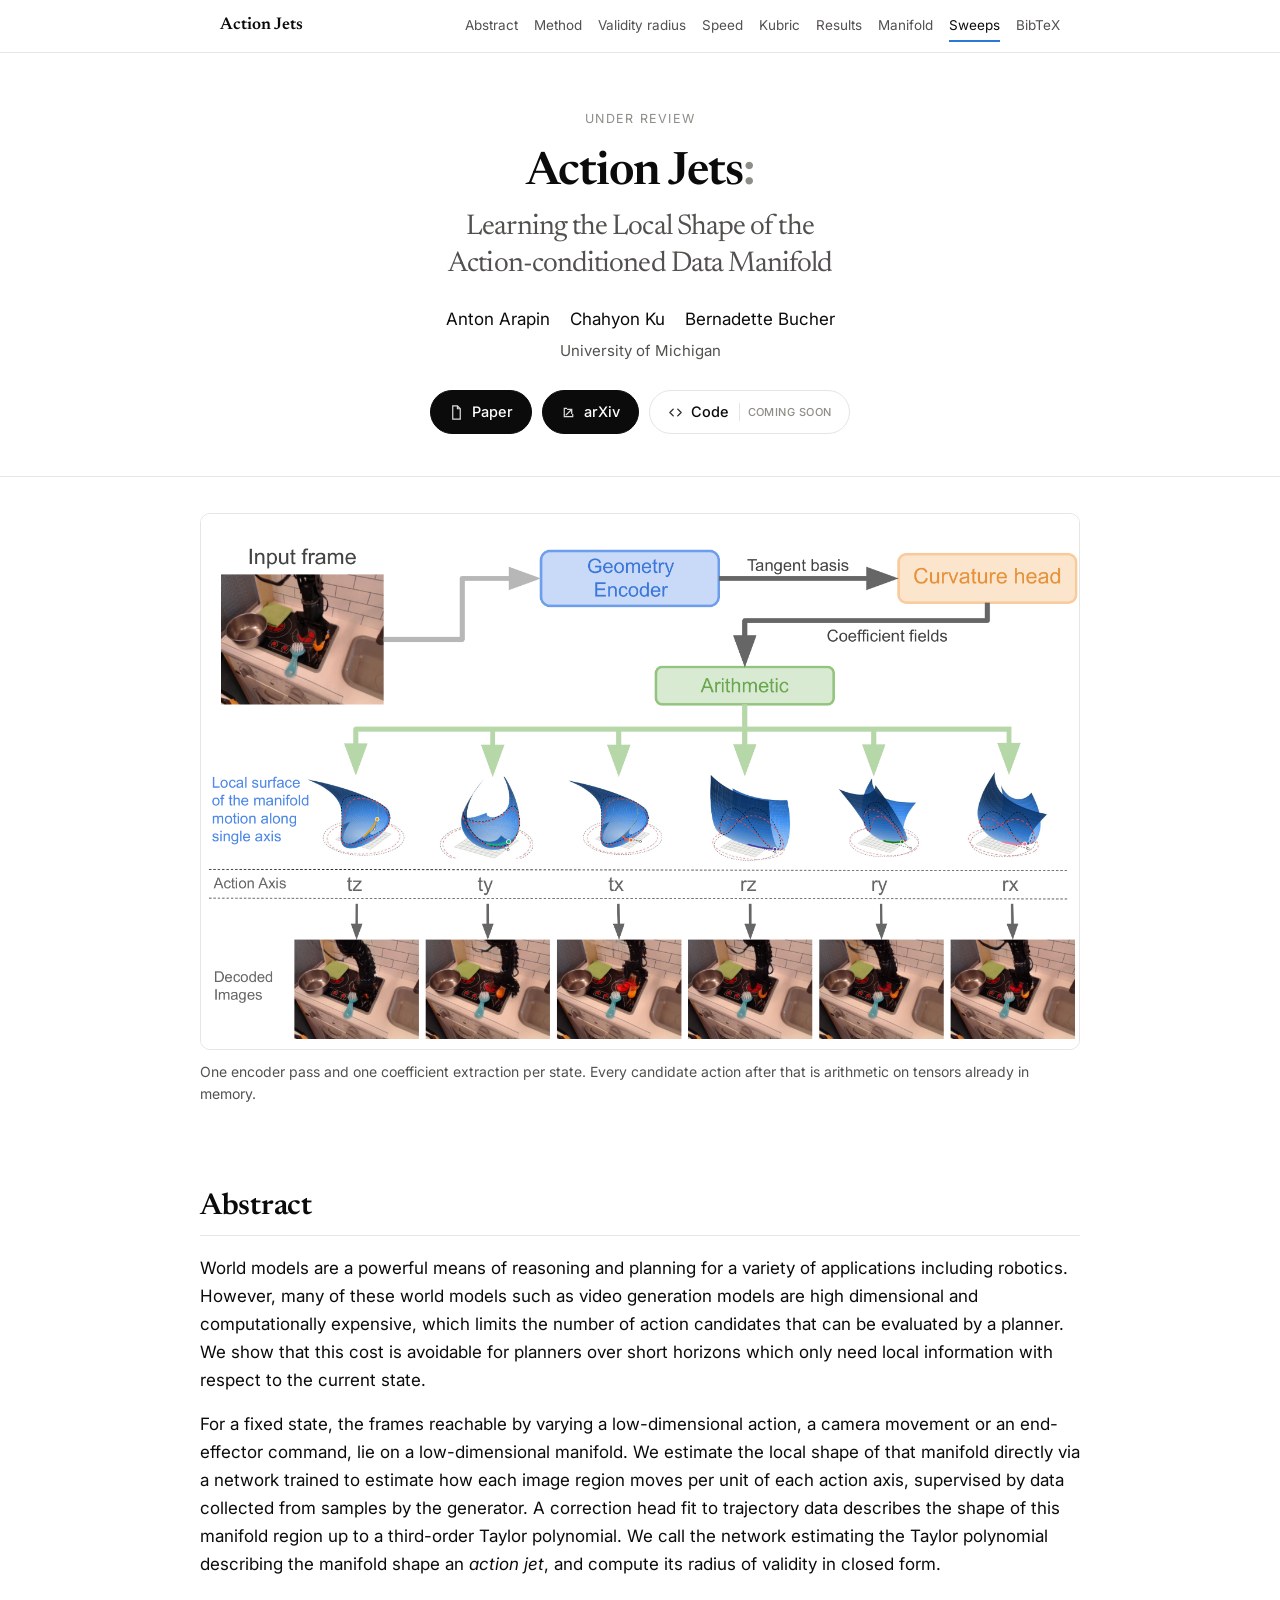
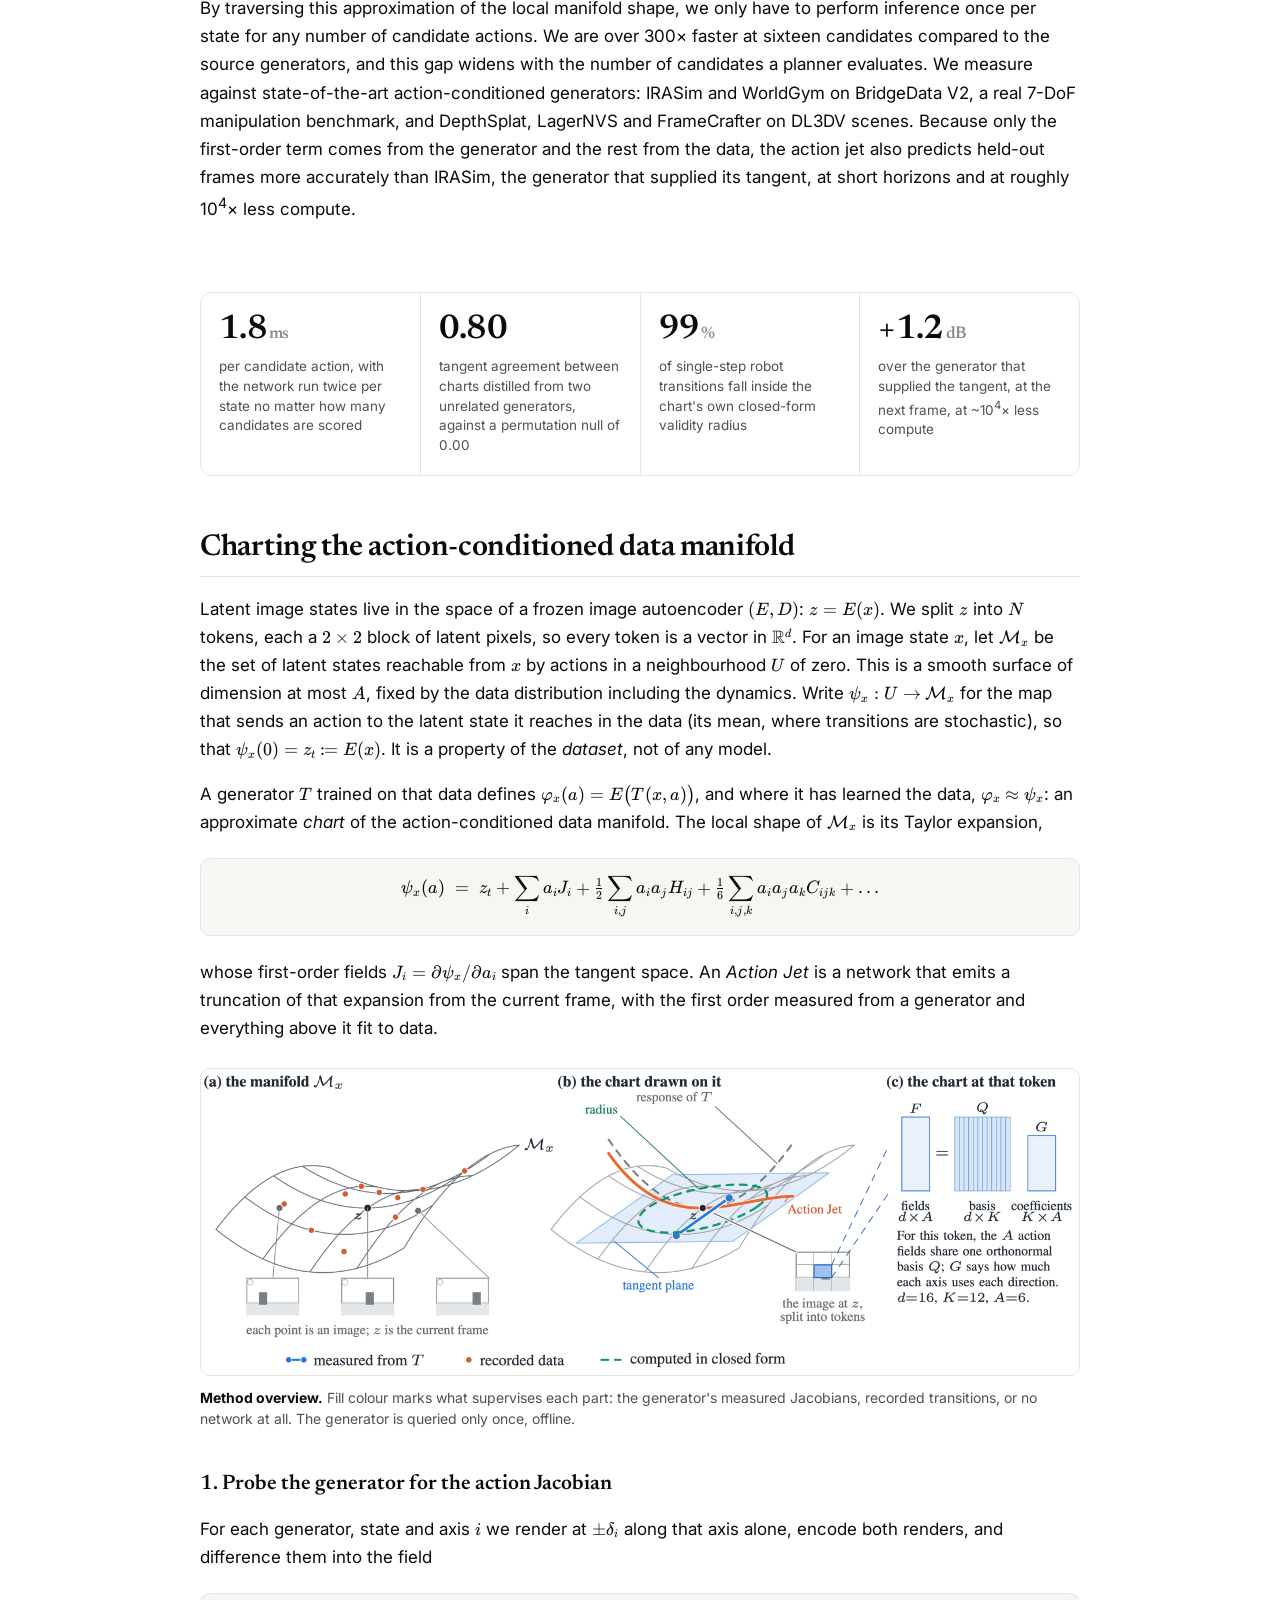
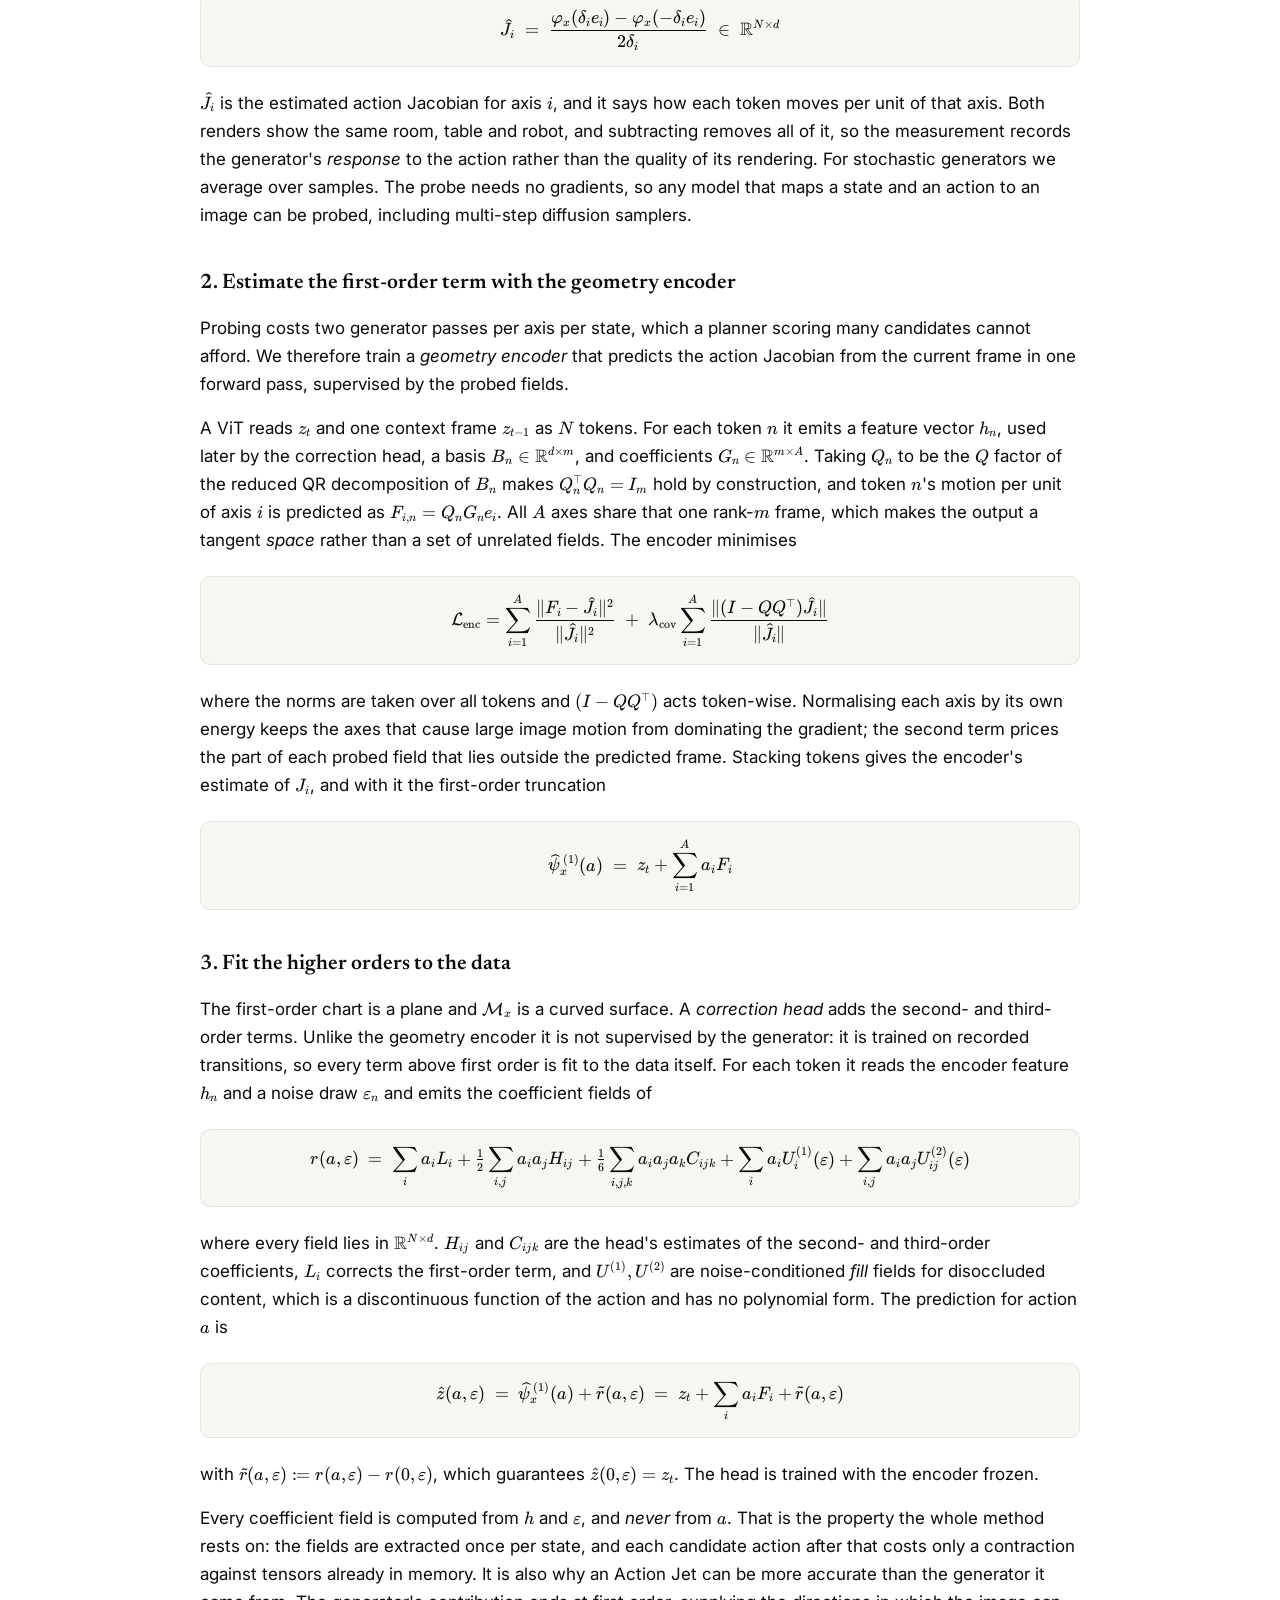
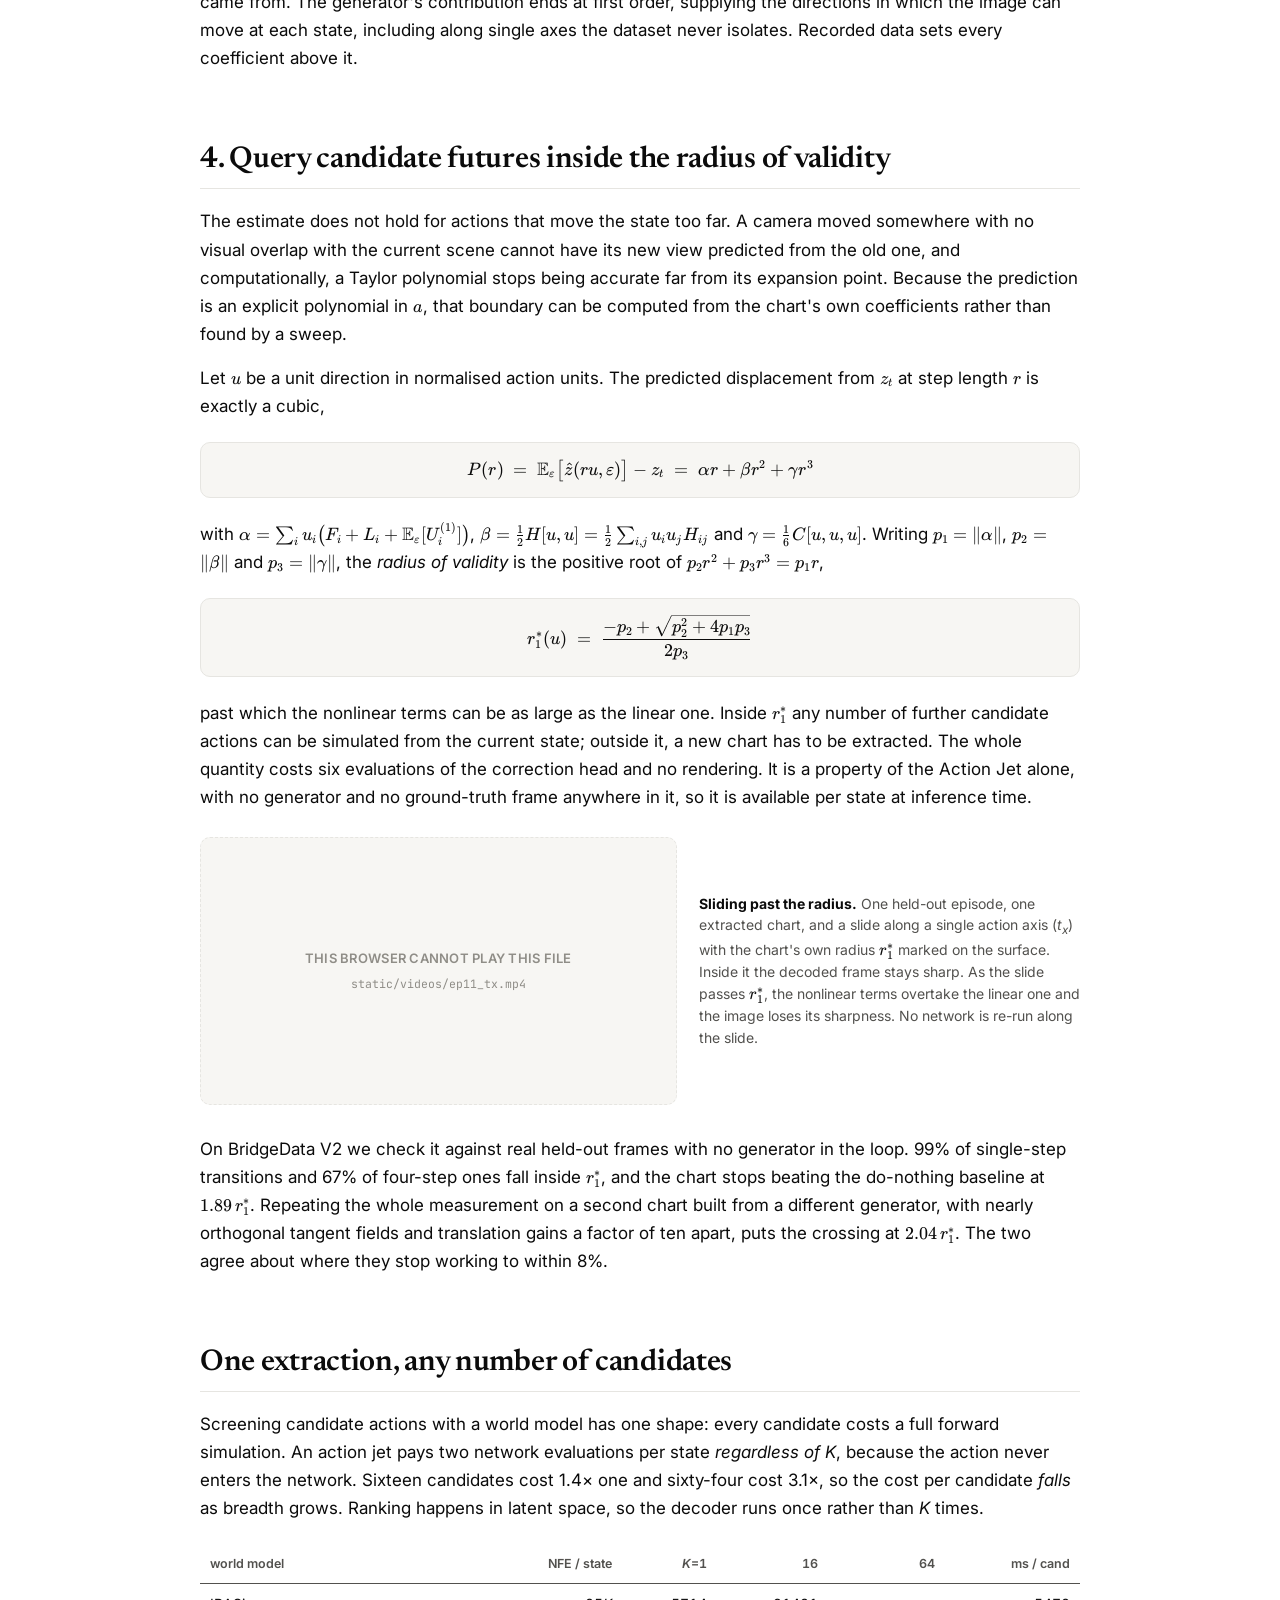
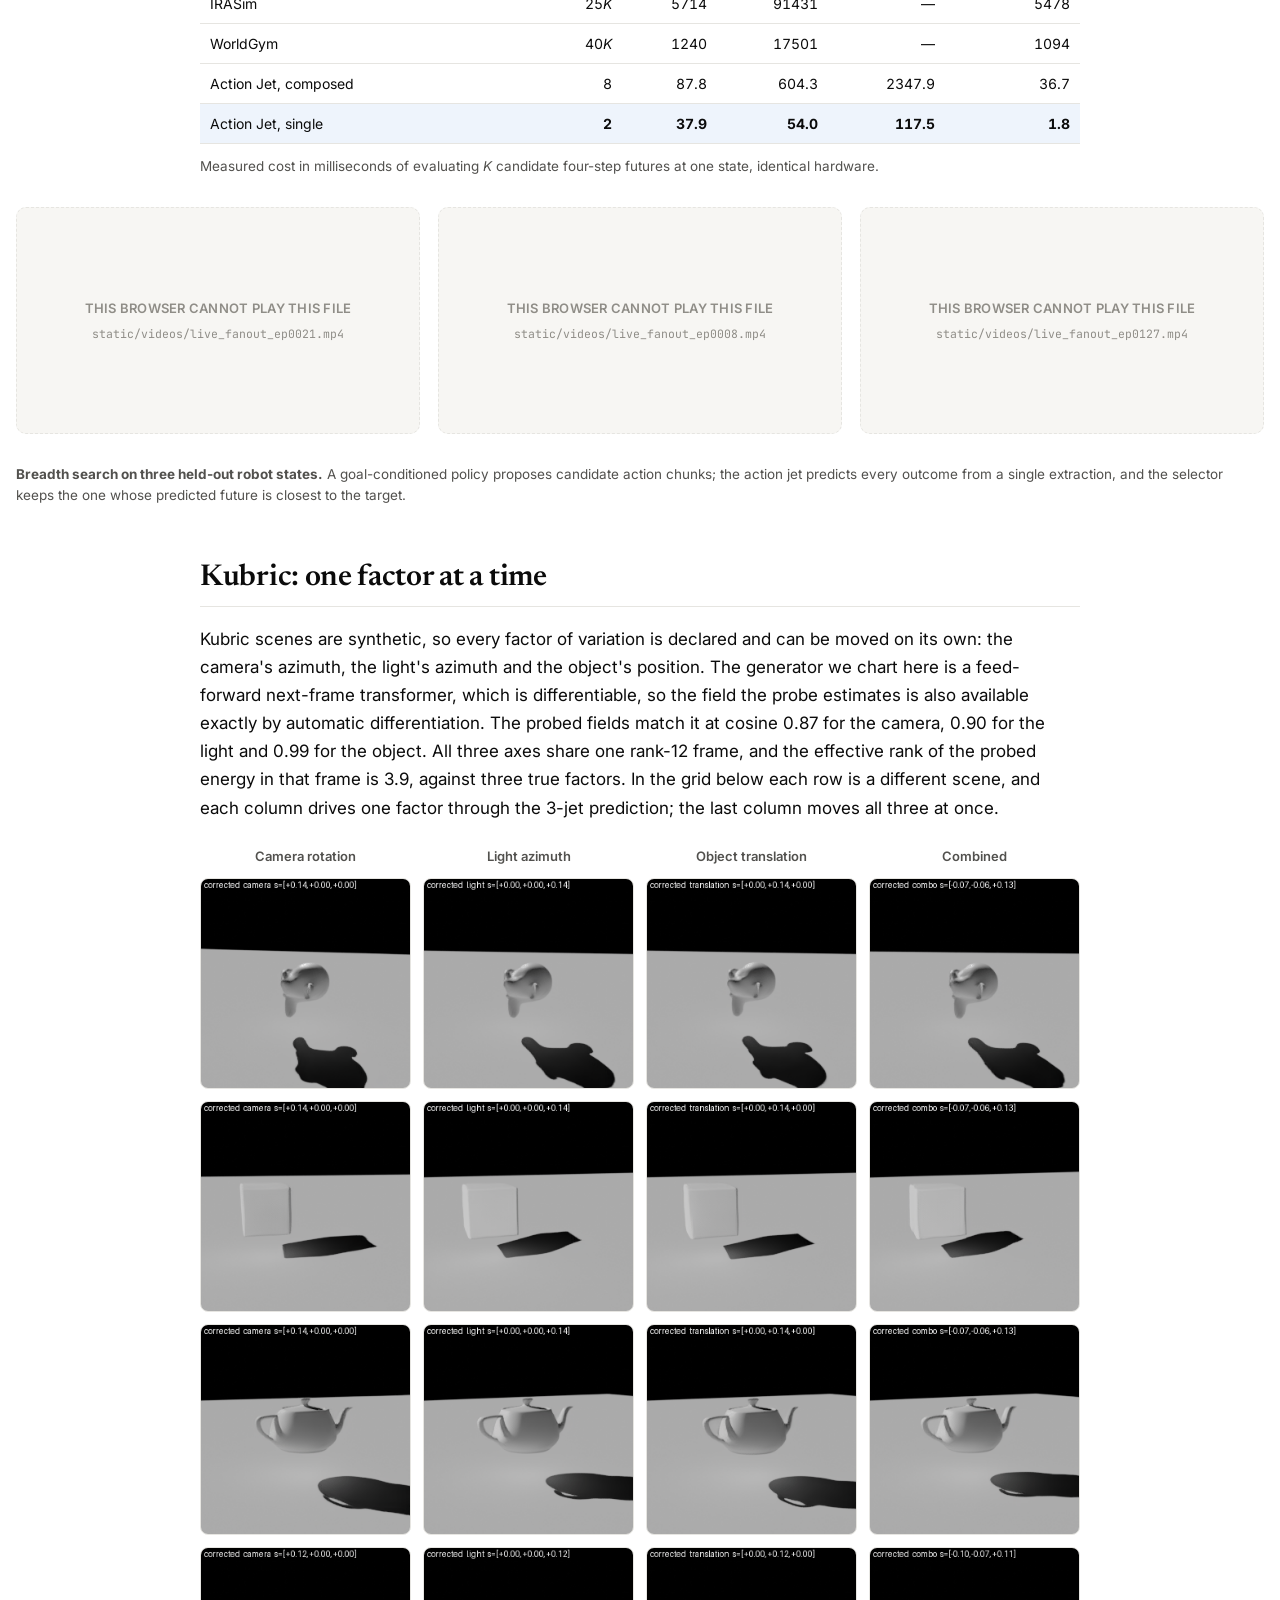
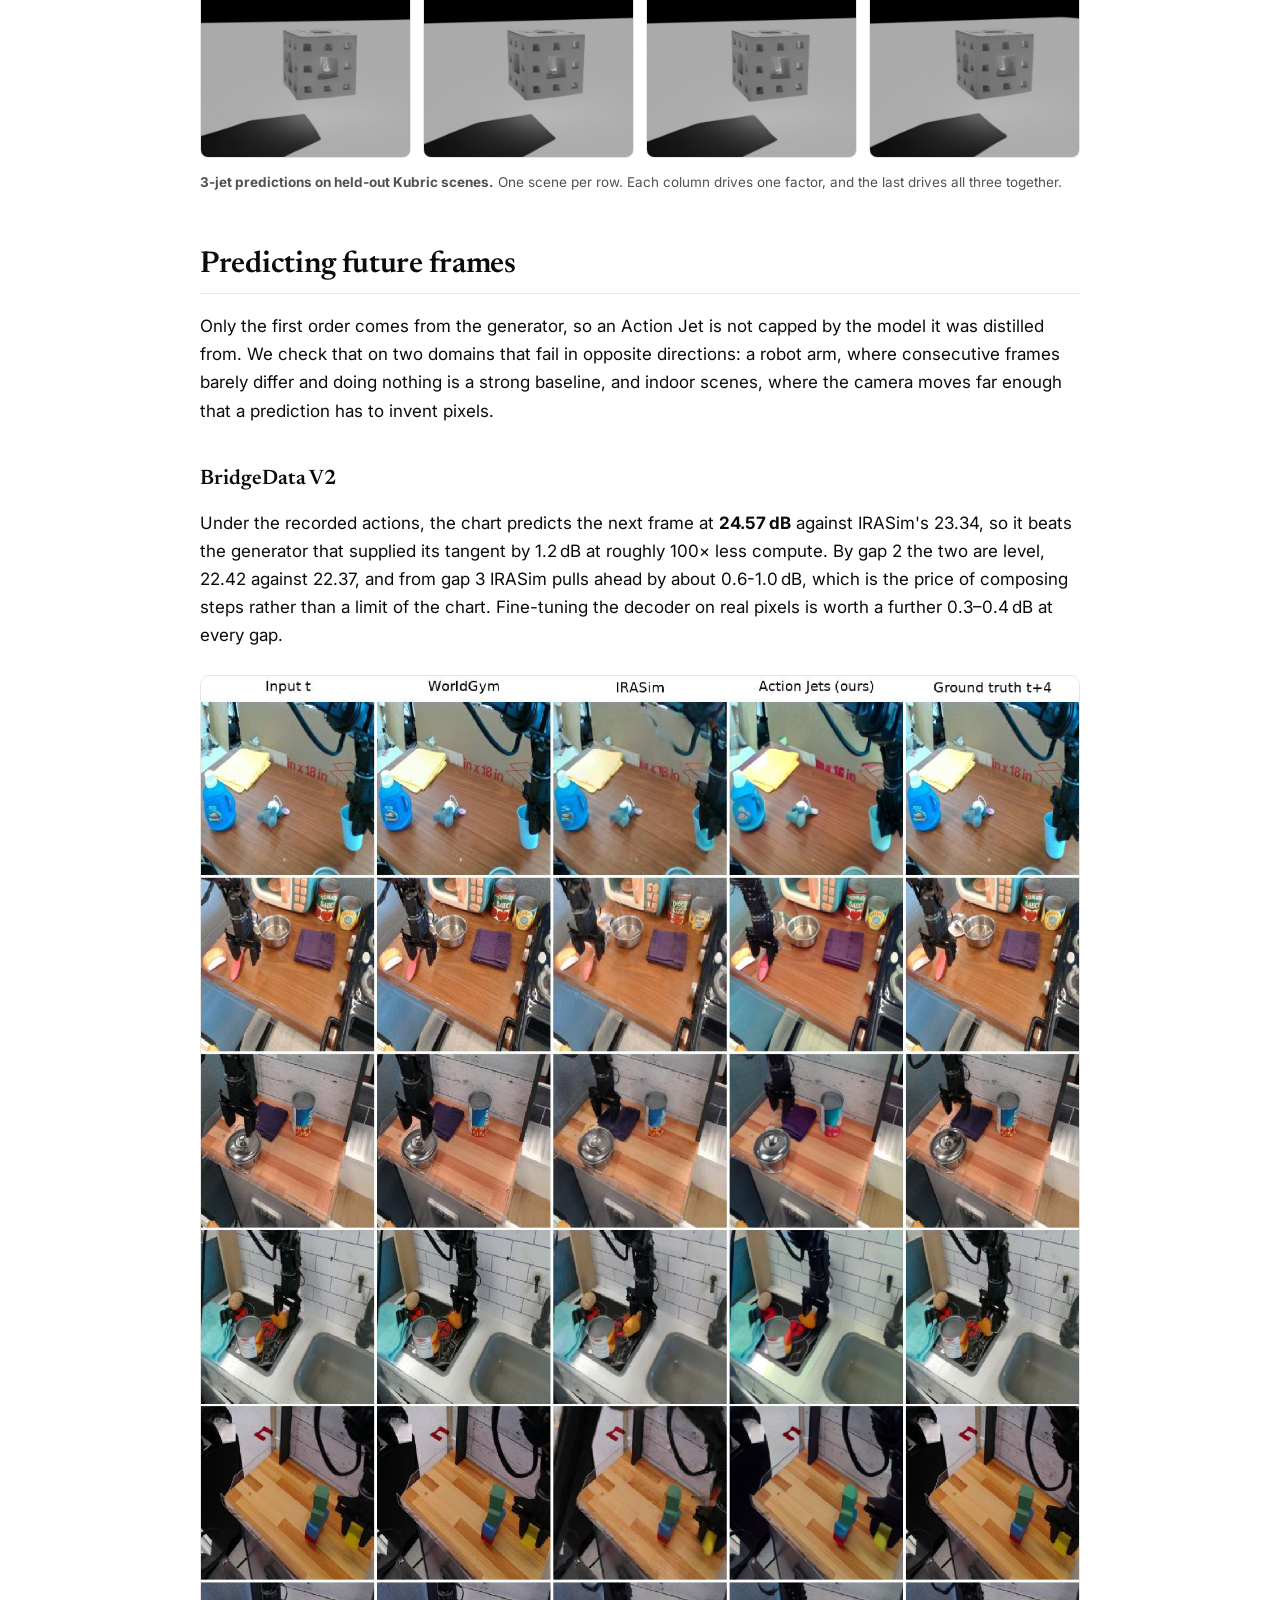
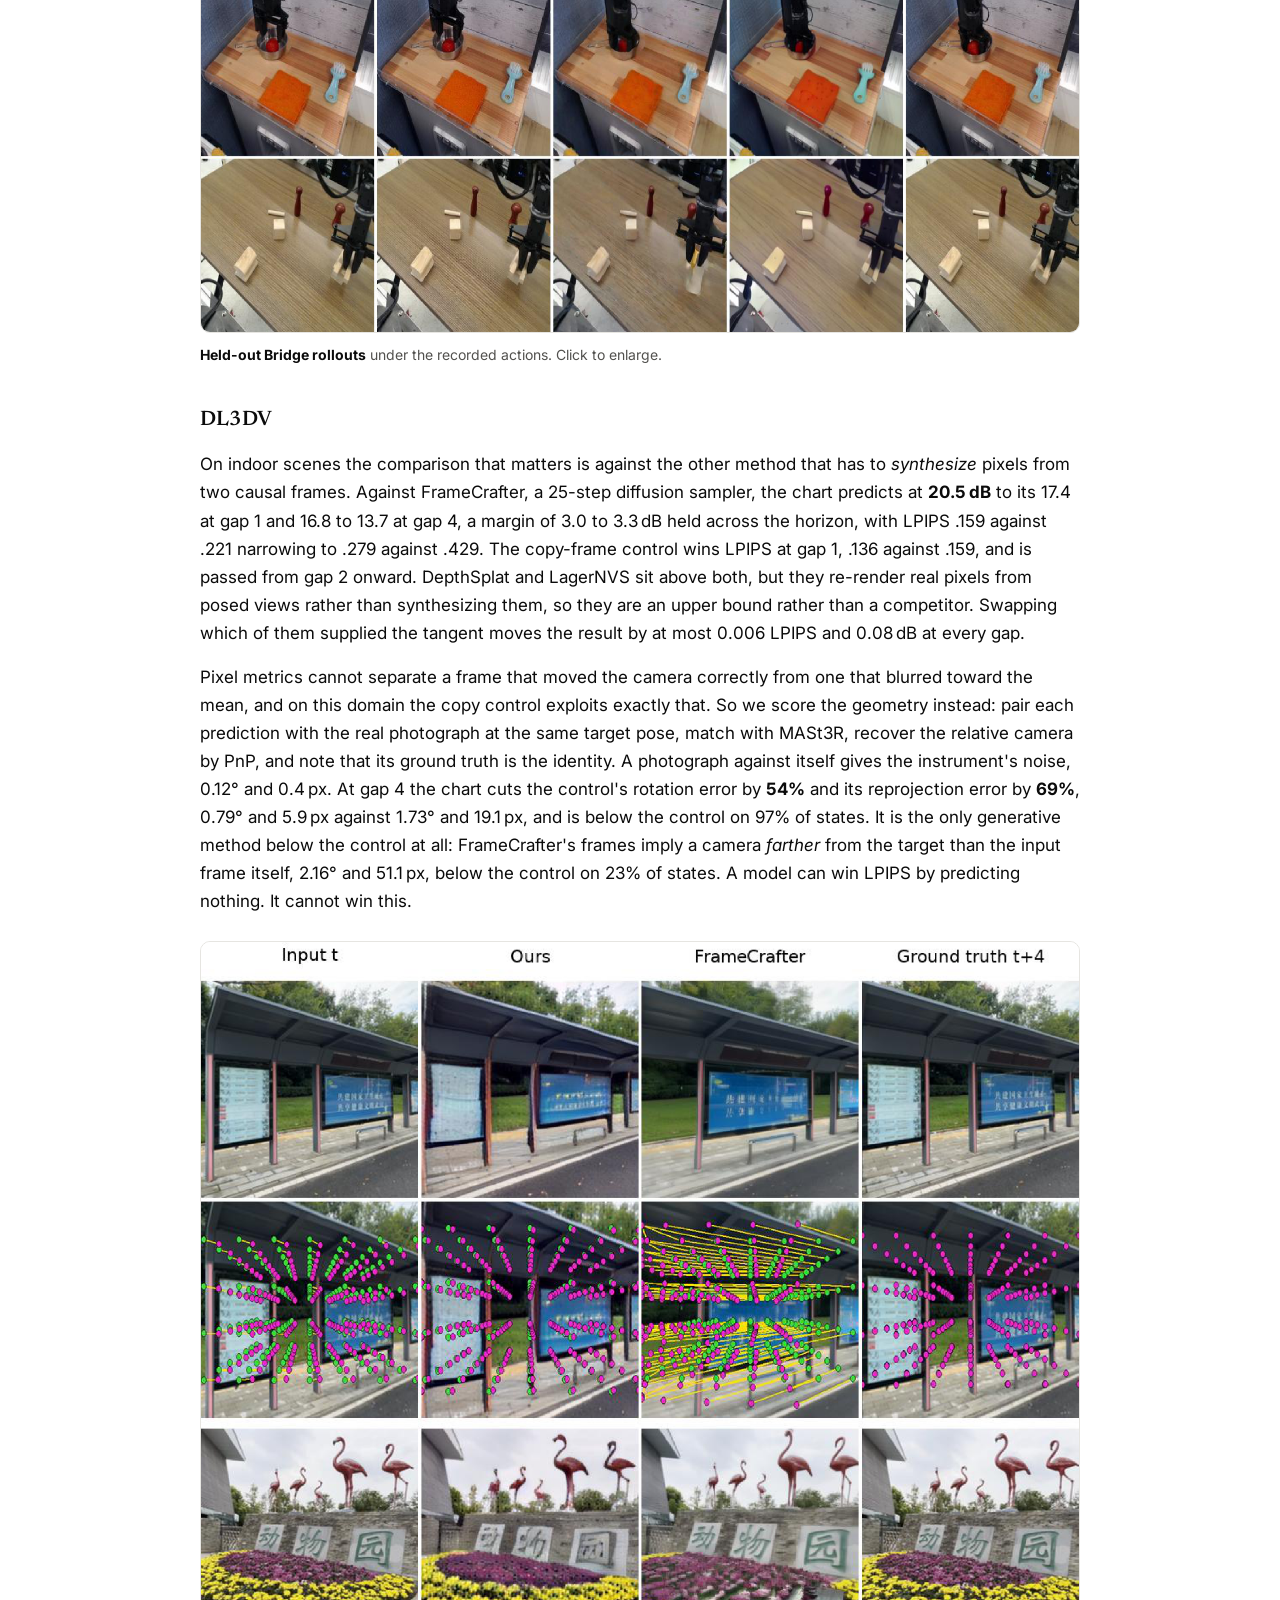
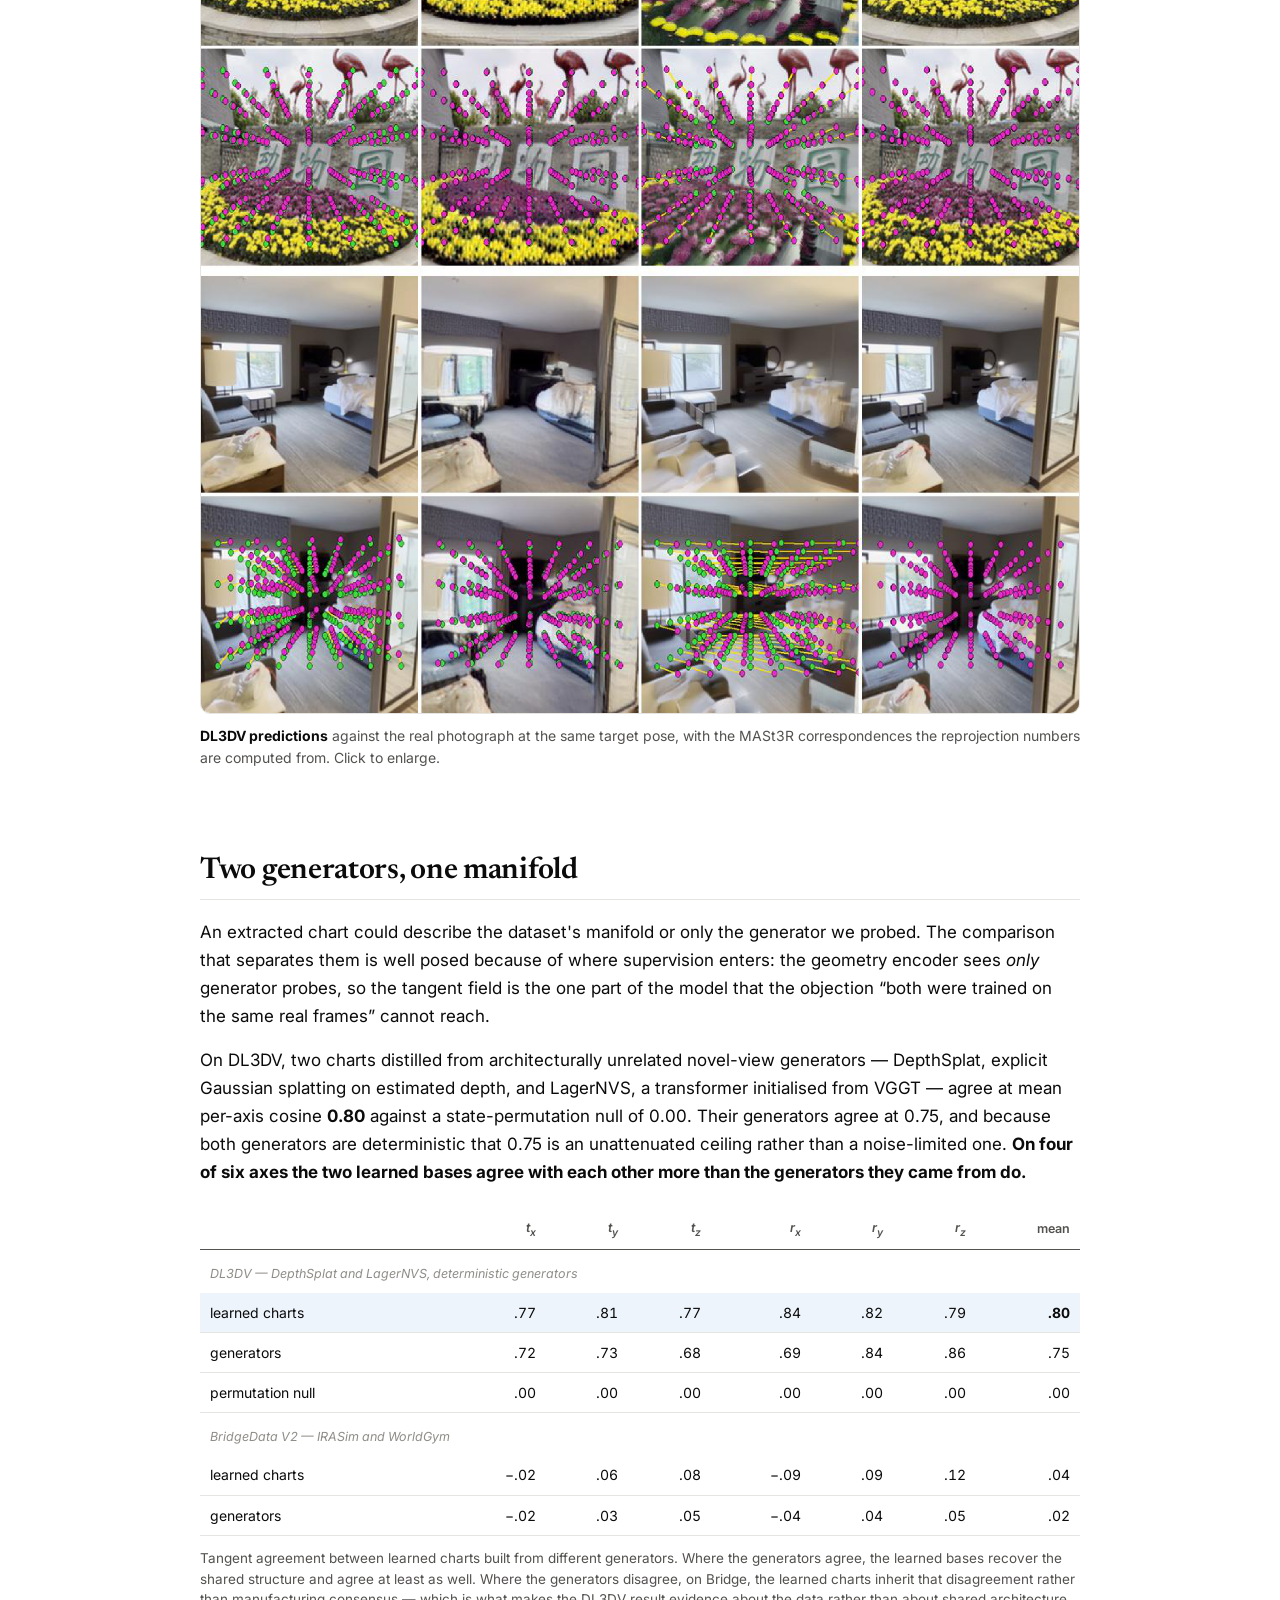
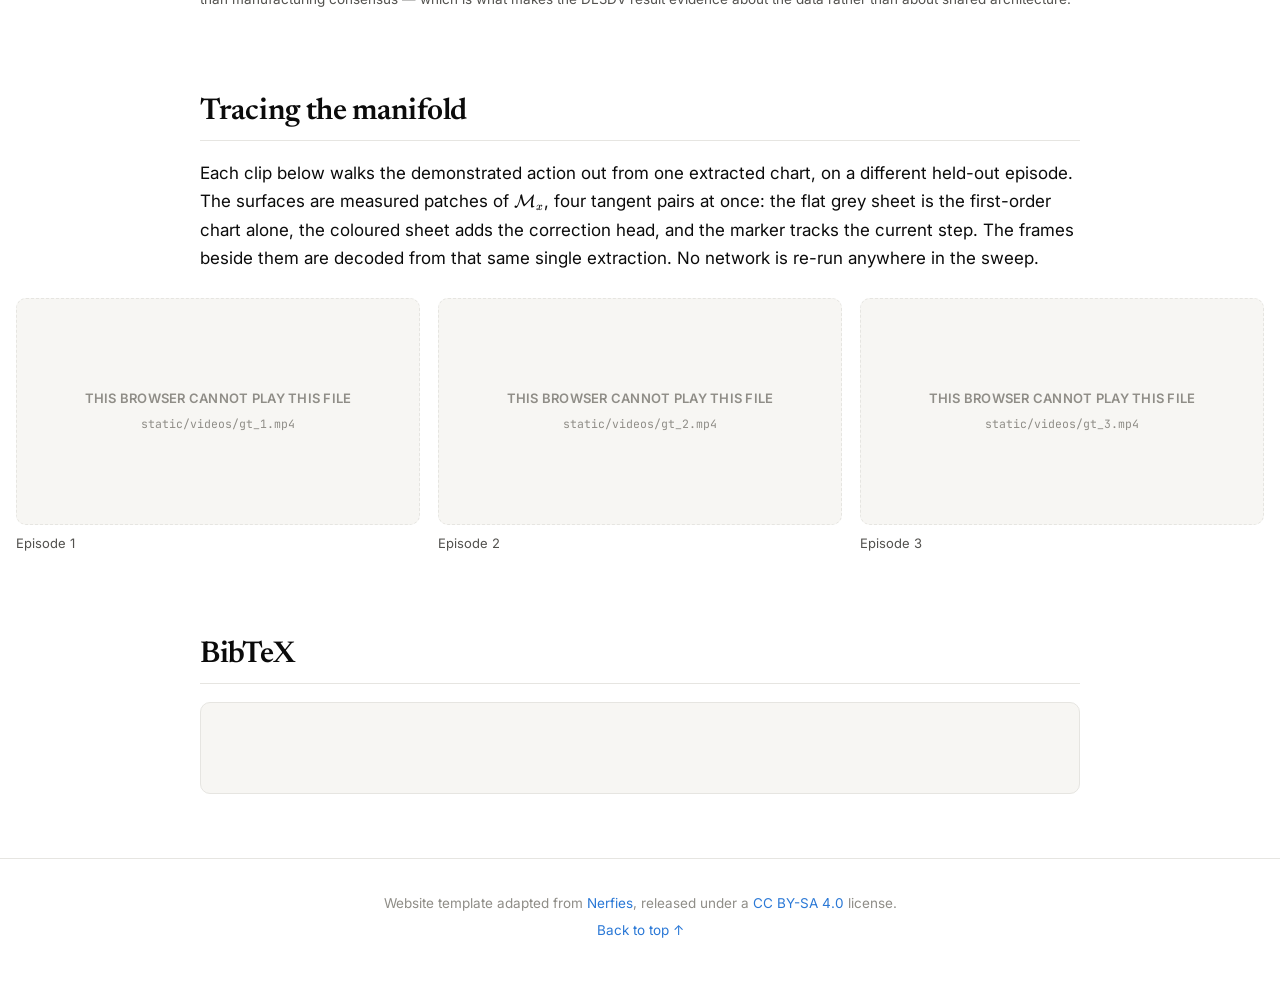
==== commit e198db62: "making numbers consistent with paper" ====
--- a/index.html
+++ b/index.html
@@ -594,7 +594,7 @@
         </tr>
       </thead>
       <tbody>
-        <tr><td>IRASim</td><td>25<i>K</i></td><td>5478</td><td>91431</td><td>&mdash;</td><td>5714</td></tr>
+        <tr><td>IRASim</td><td>25<i>K</i></td><td>5714</td><td>91431</td><td>&mdash;</td><td>5478</td></tr>
         <tr><td>WorldGym</td><td>40<i>K</i></td><td>1240</td><td>17501</td><td>&mdash;</td><td>1094</td></tr>
         <tr class="rule"><td>Action Jet, composed</td><td>8</td><td>87.8</td><td>604.3</td><td>2347.9</td><td>36.7</td></tr>
         <tr class="best"><td>Action Jet, single</td><td><b>2</b></td><td><b>37.9</b></td><td><b>54.0</b></td><td><b>117.5</b></td><td><b>1.8</b></td></tr>
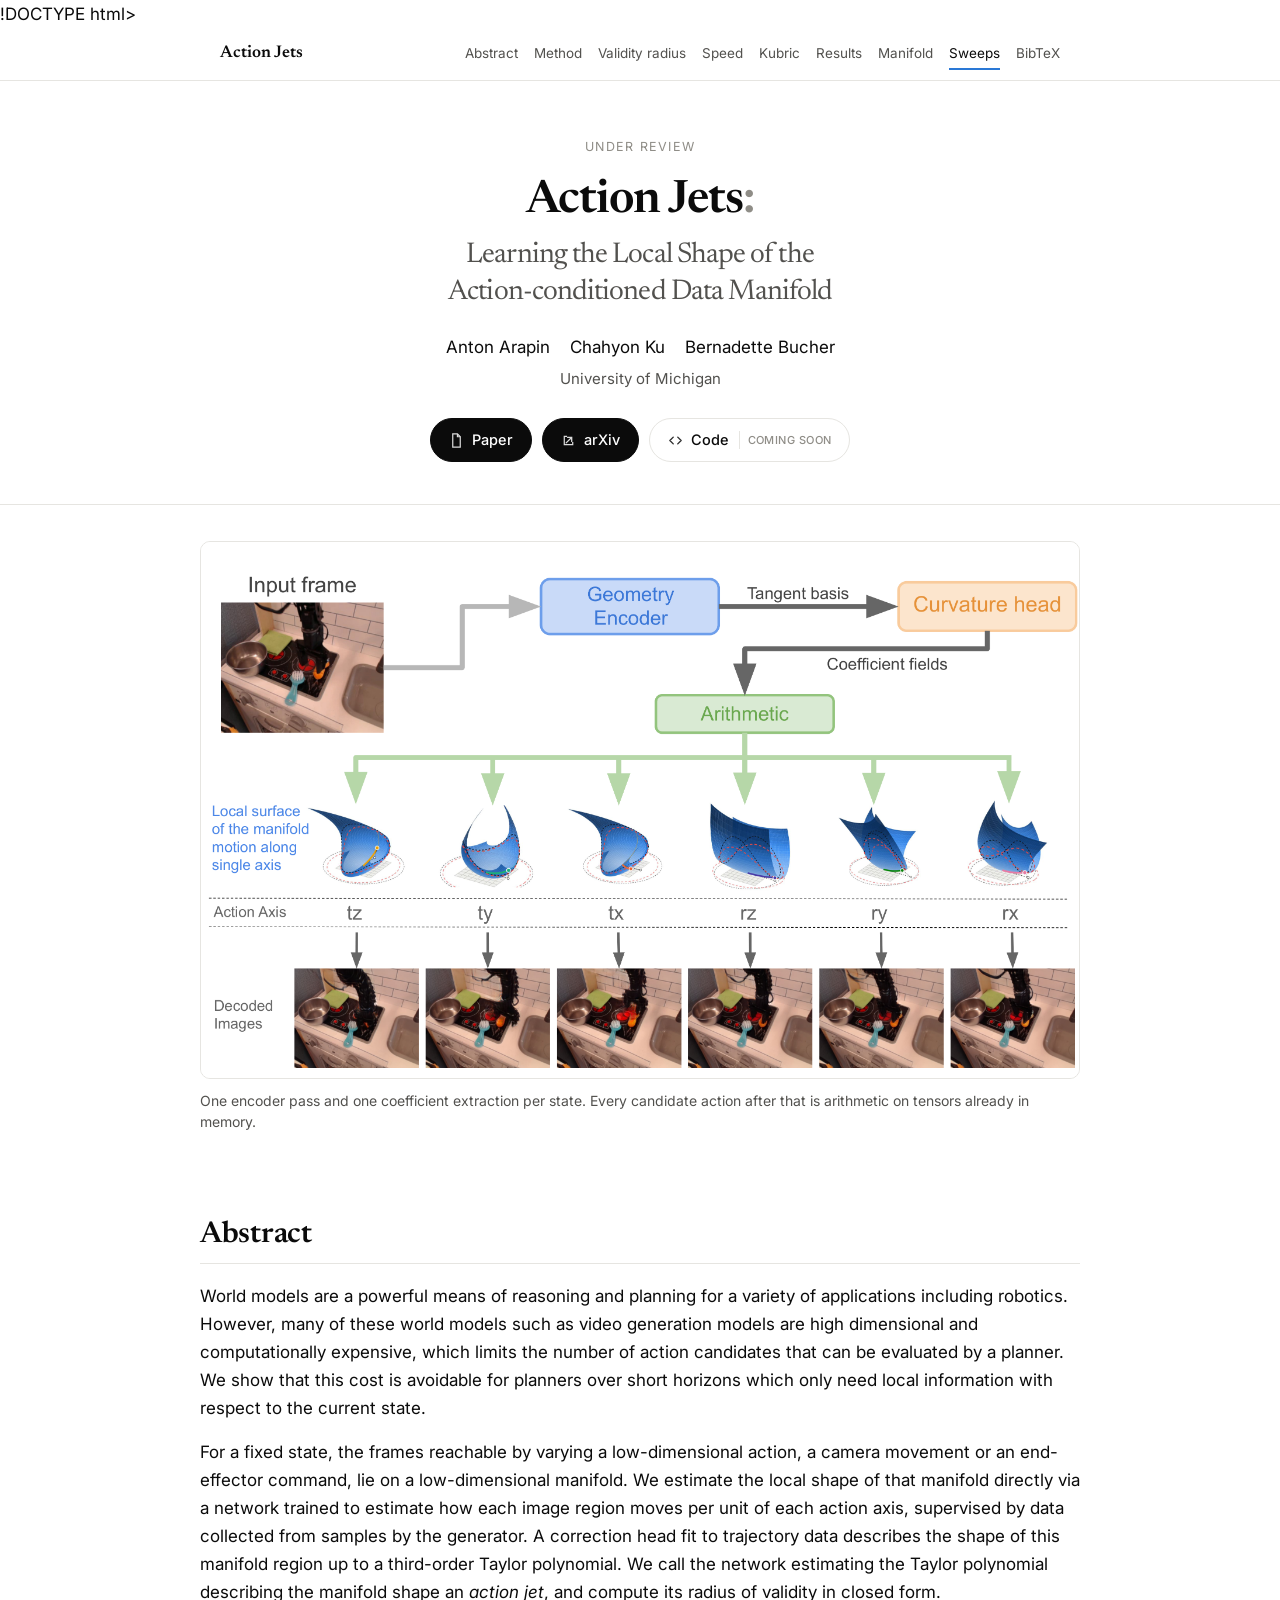
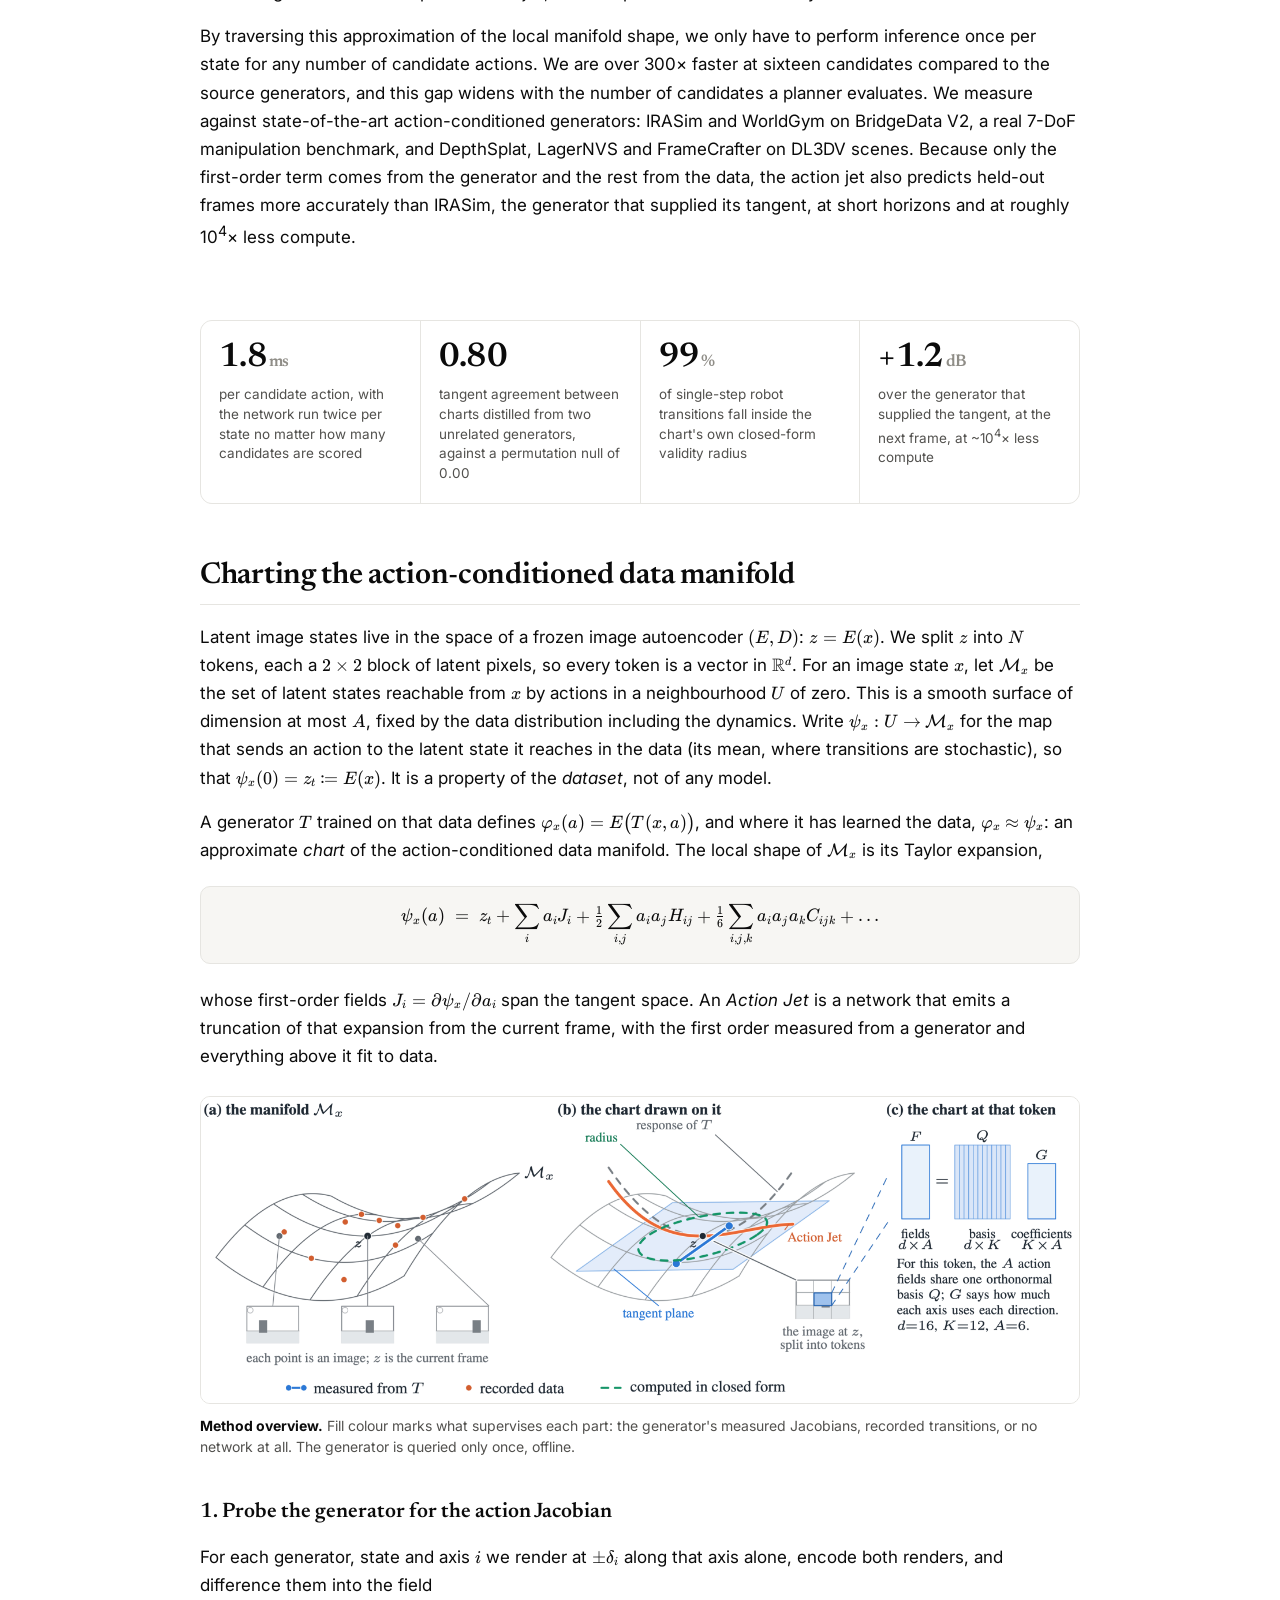
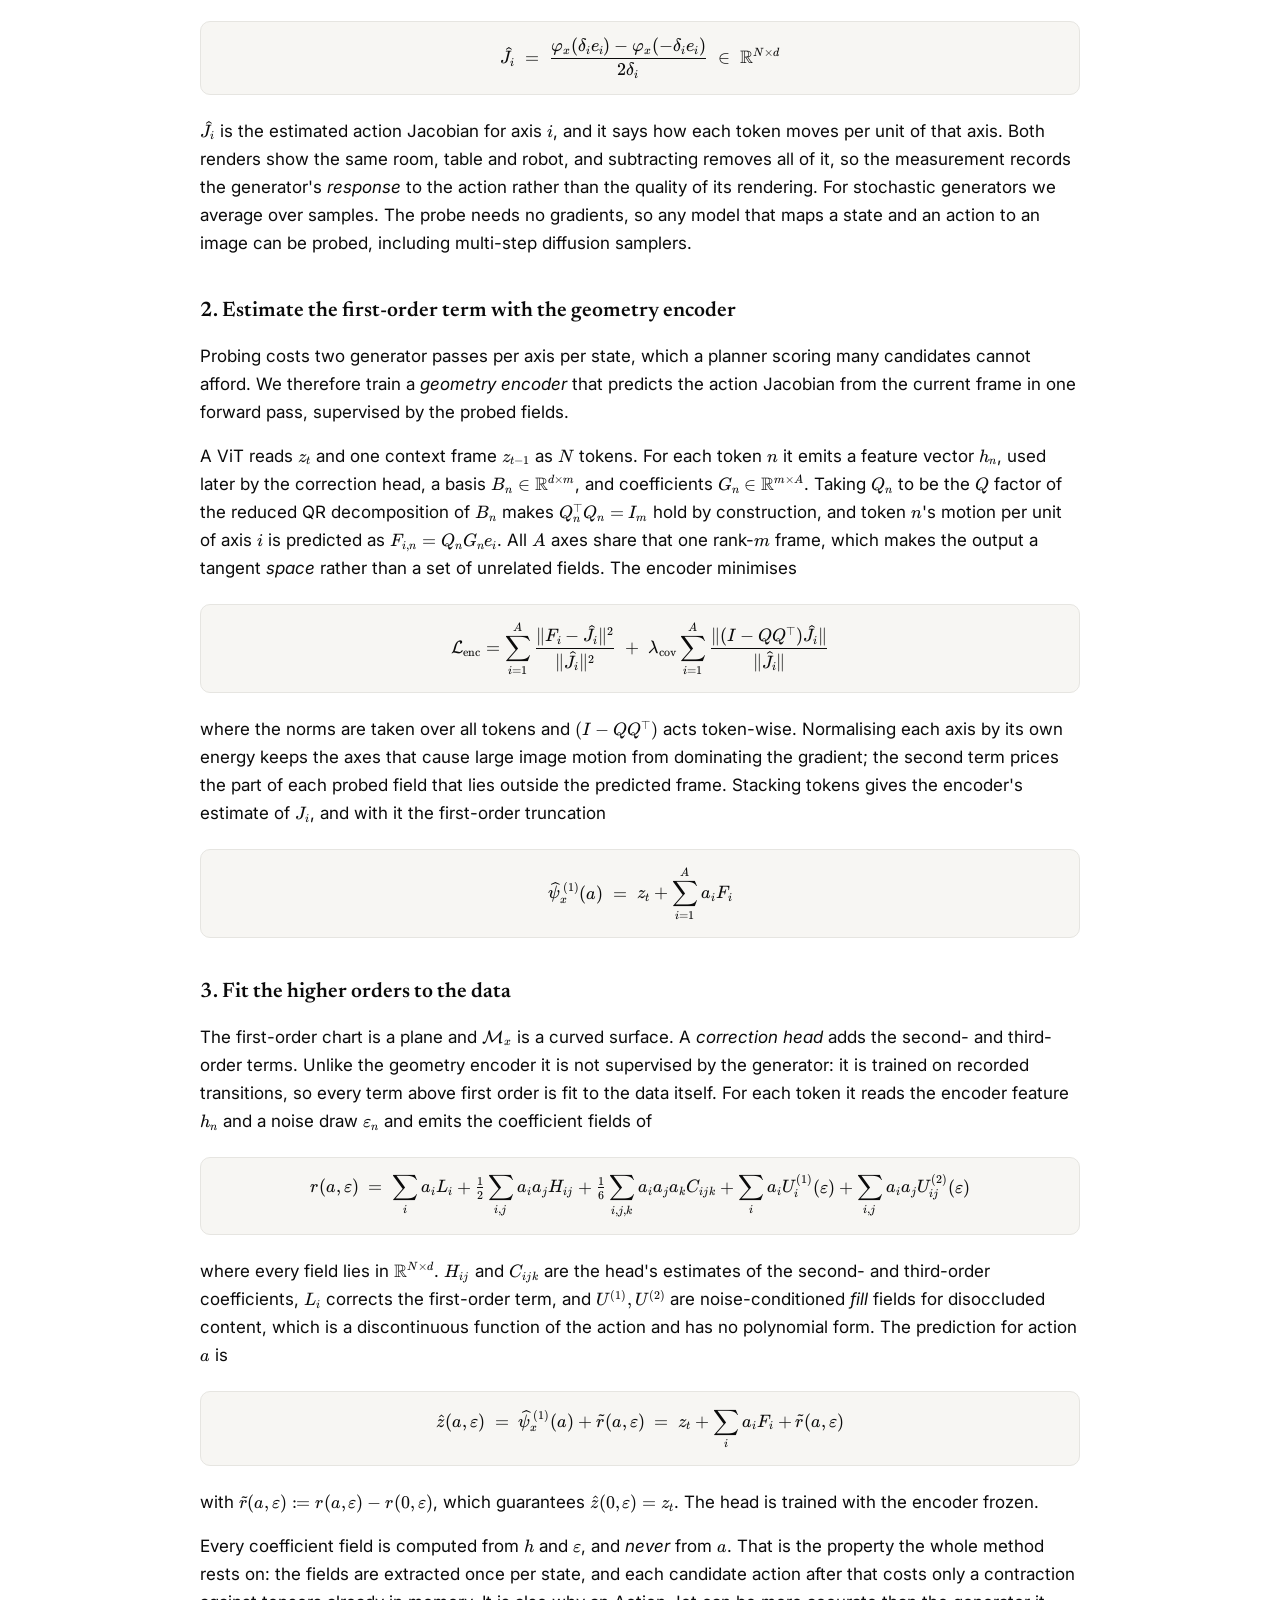
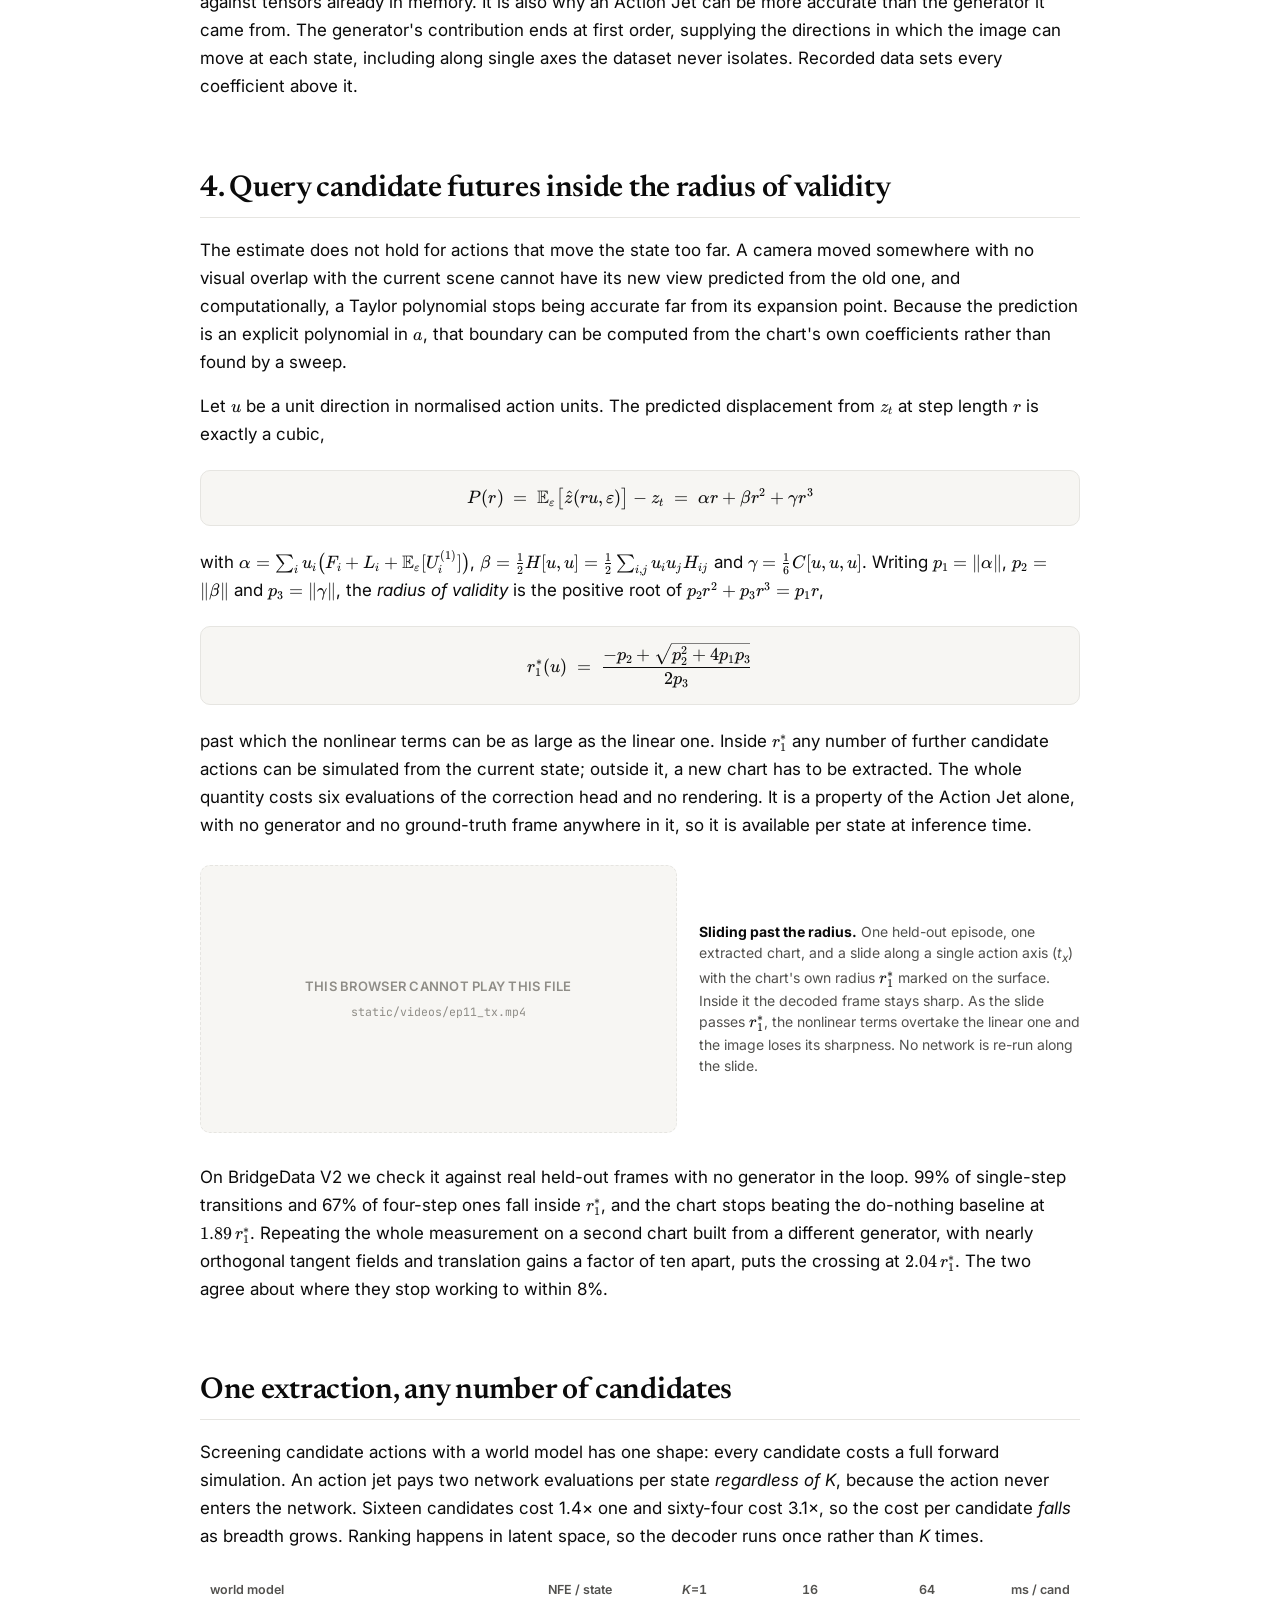
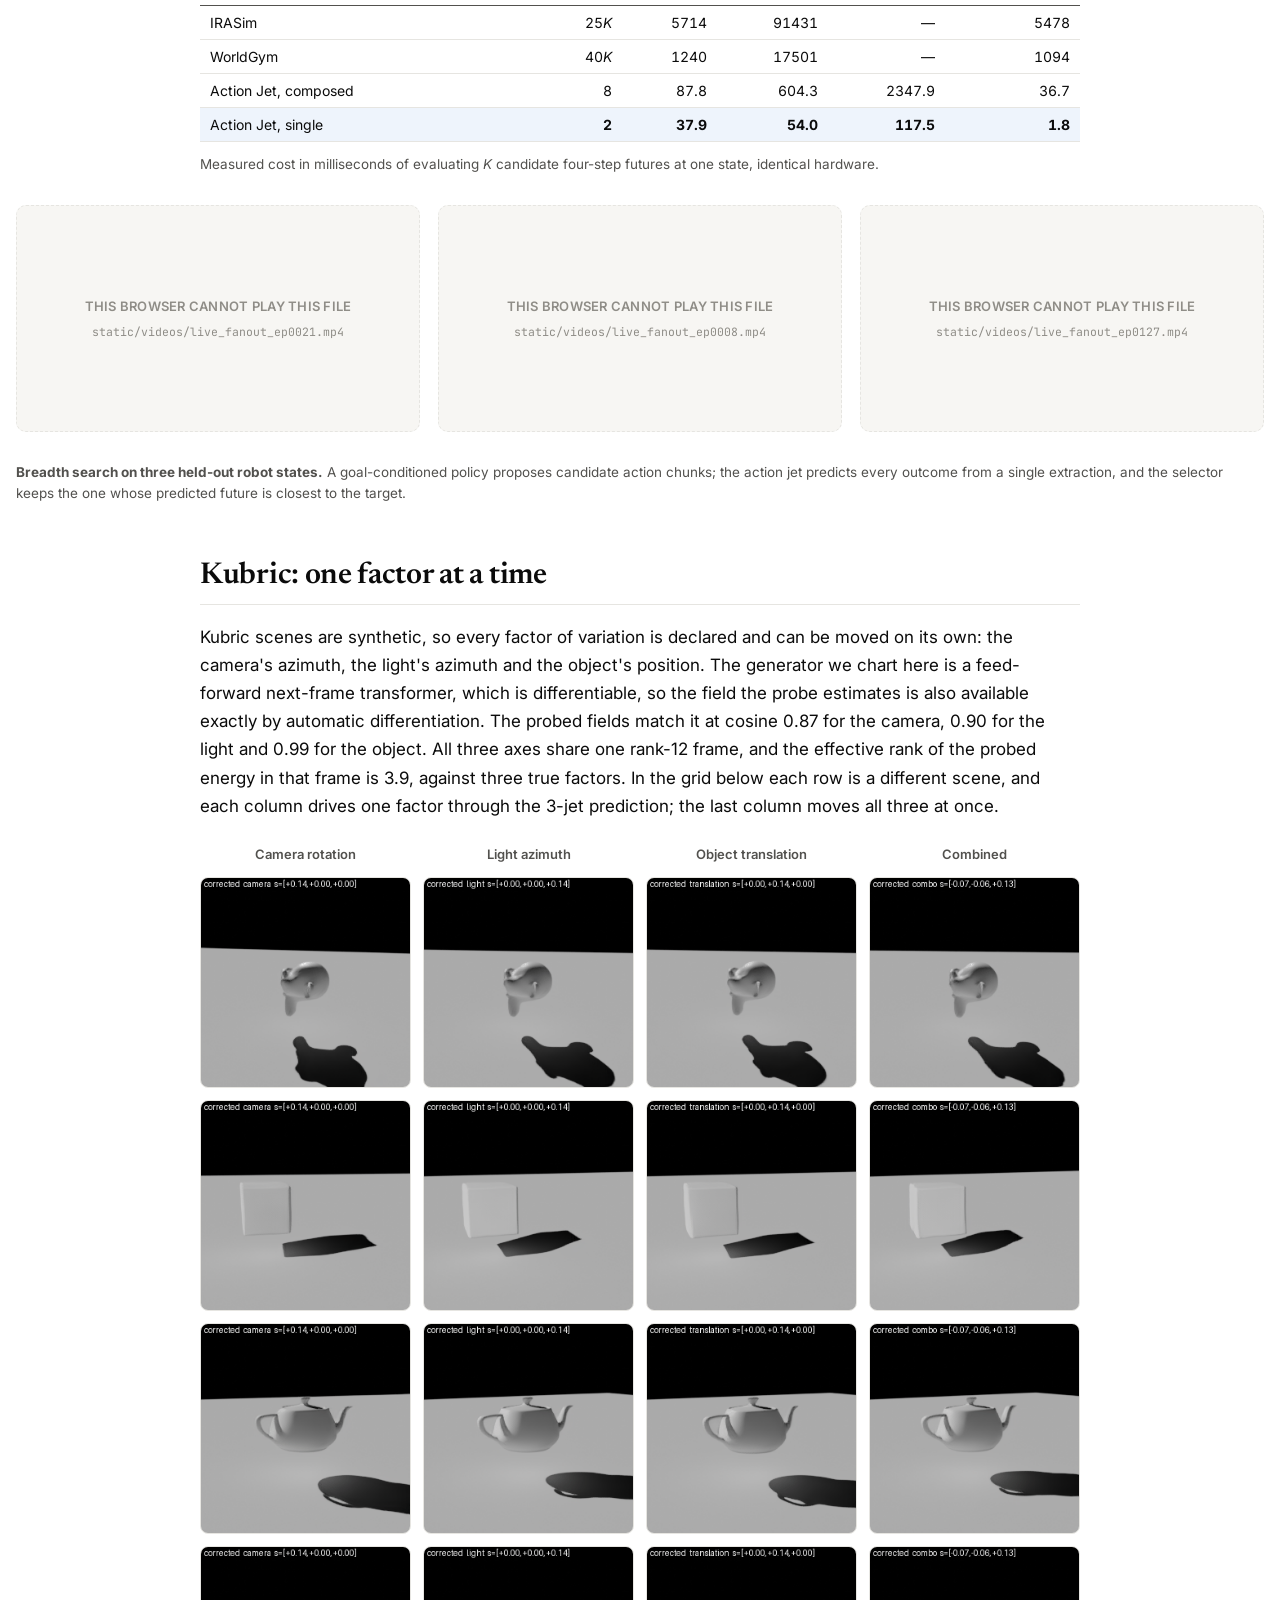
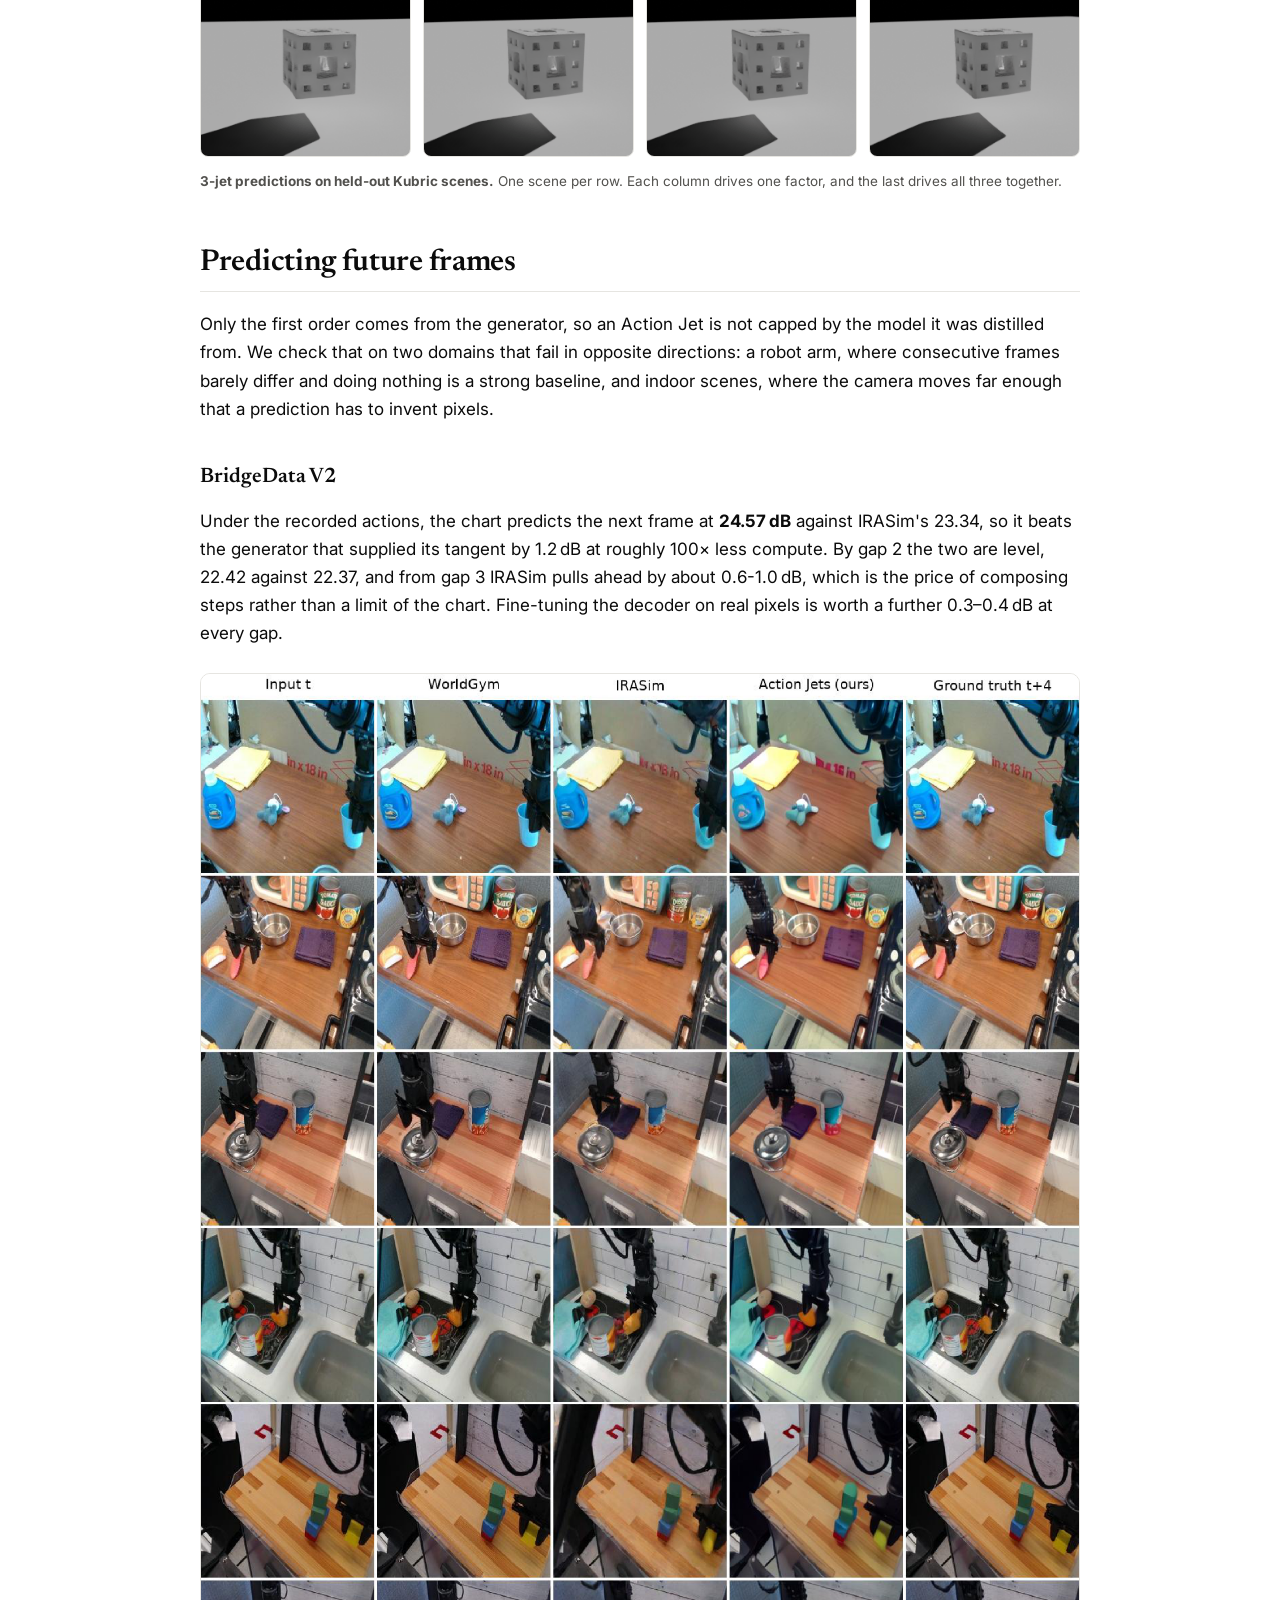
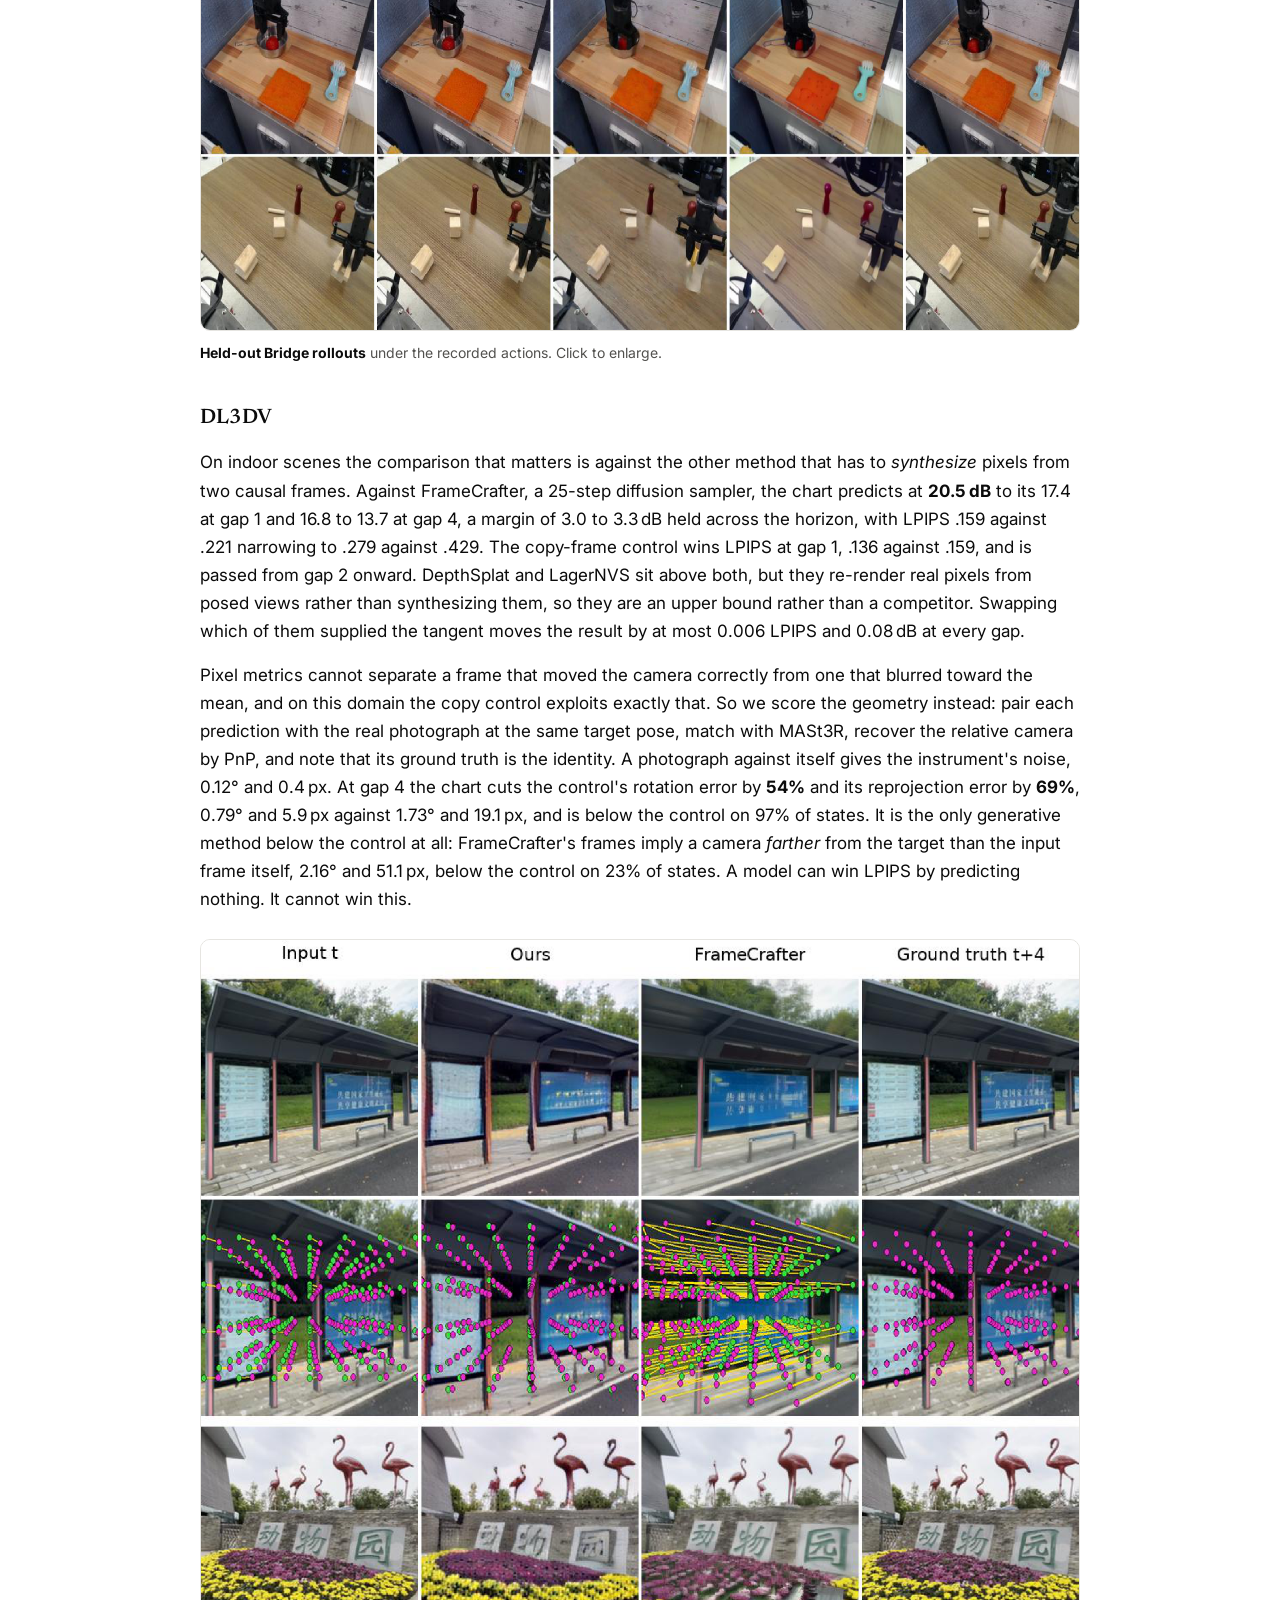
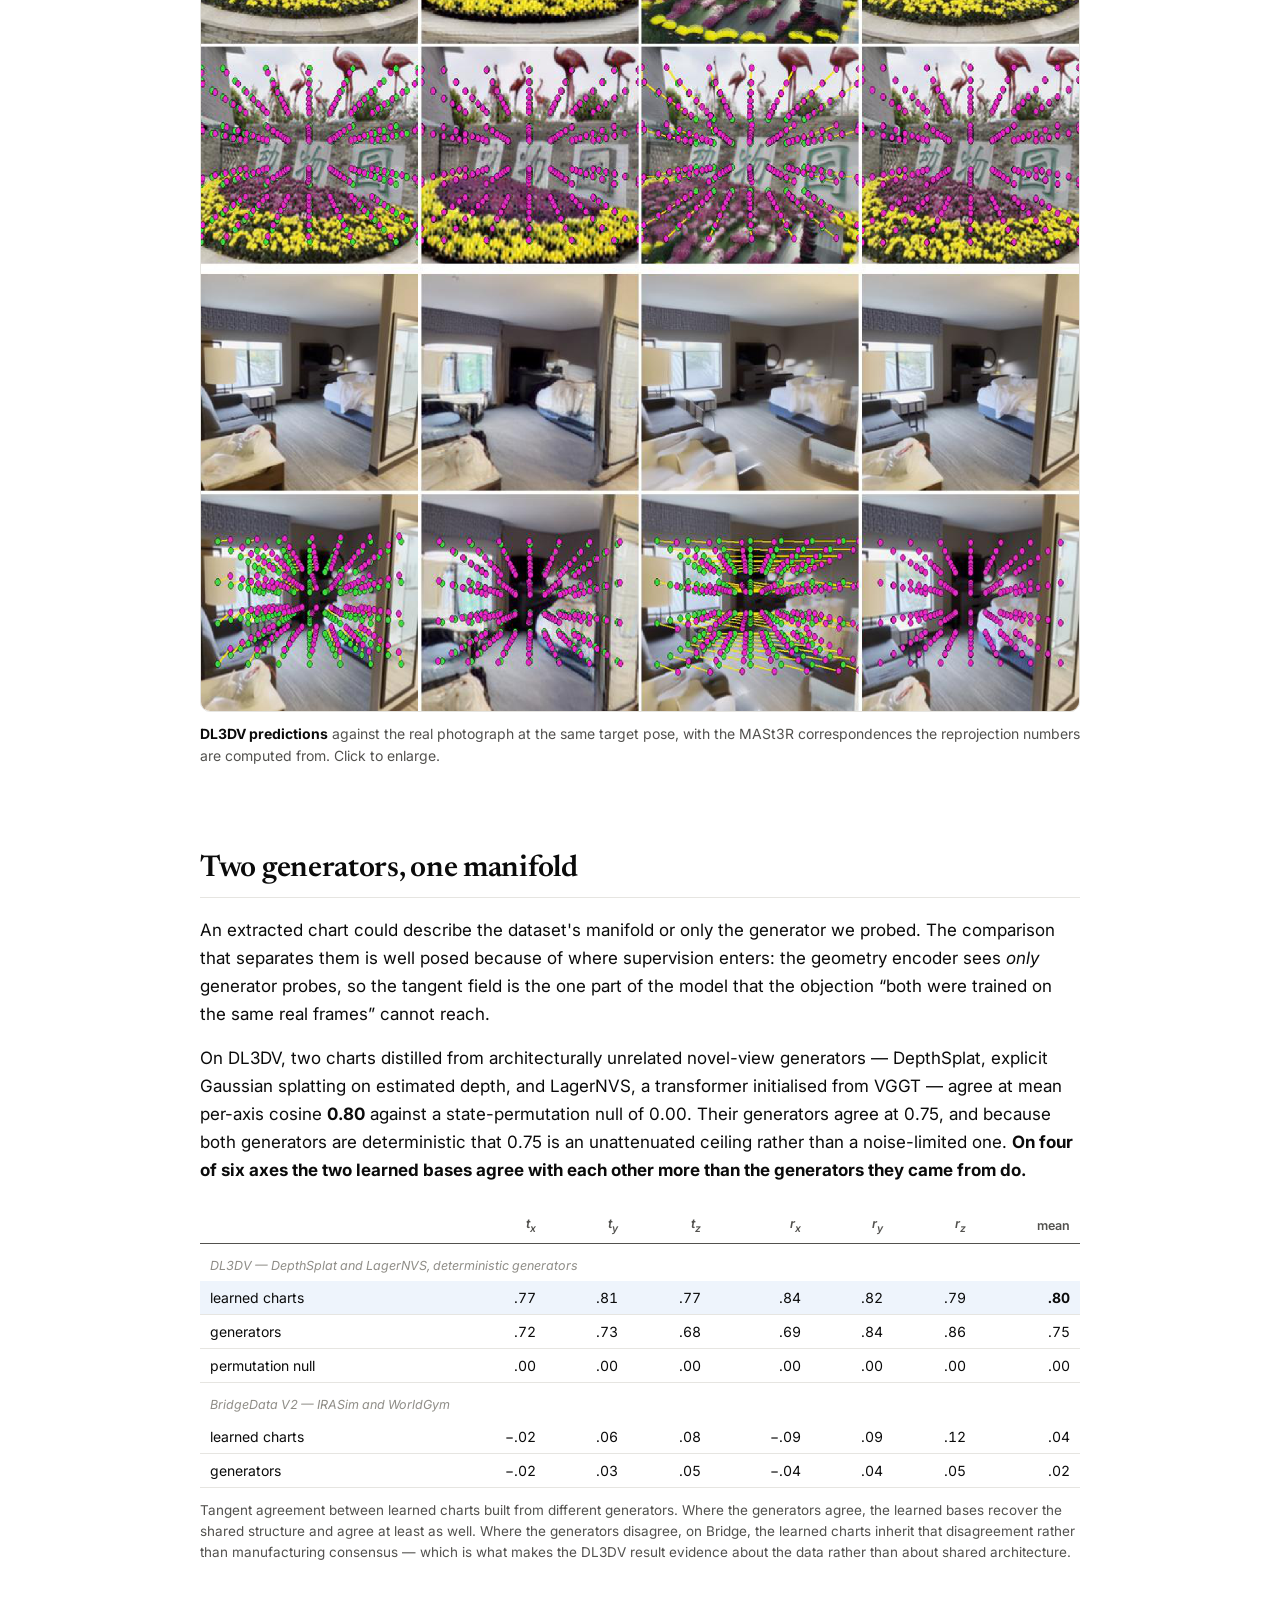
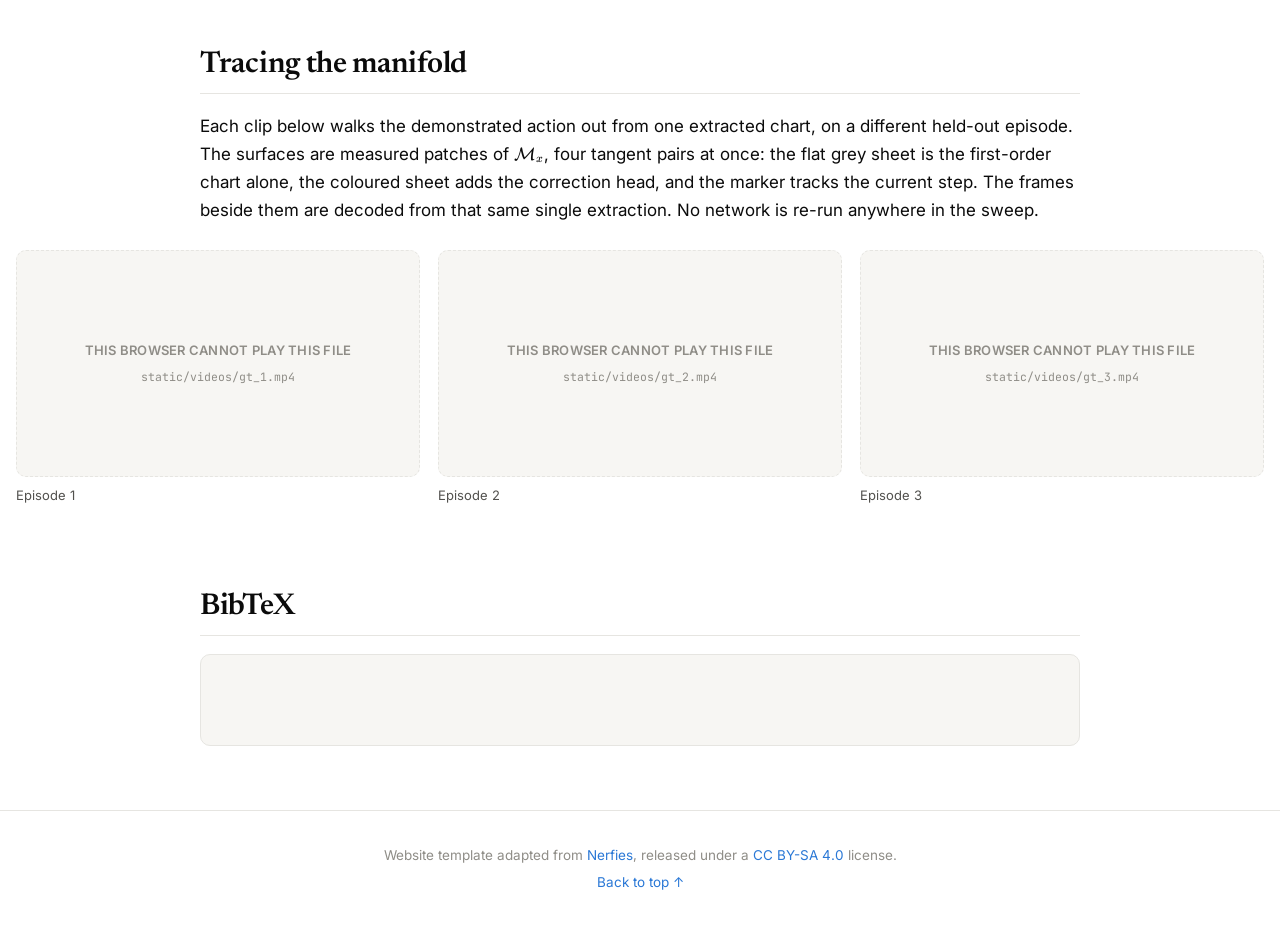
==== commit e4ba5e04: "adding arxiv link" ====
--- a/index.html
+++ b/index.html
@@ -1,4 +1,4 @@
-<!DOCTYPE html>
+!DOCTYPE html>
 <html lang="en">
 <head>
 <meta charset="utf-8">
@@ -147,7 +147,7 @@
       <a class="btn" href="static/paper/action_jets.pdf">
         <svg class="btn-ico" viewBox="0 0 16 16" aria-hidden="true"><path d="M4 1h5l3 3v11H4z" fill="none" stroke="currentColor" stroke-width="1.3"/><path d="M9 1v3h3" fill="none" stroke="currentColor" stroke-width="1.3"/></svg> Paper
       </a>
-      <a class="btn" href="">
+      <a class="btn" href="https://arxiv.org/abs/2610.19007">
         <svg class="btn-ico" viewBox="0 0 16 16" aria-hidden="true"><path d="M5.5 10.5L11 5M7 4.6h4.4V9" fill="none" stroke="currentColor" stroke-width="1.4" stroke-linecap="round"/><path d="M12.5 9.5v3h-9v-9h3" fill="none" stroke="currentColor" stroke-width="1.3"/></svg> arXiv
       </a>
       <a class="btn btn-soon" href="" title="Code release coming soon">
